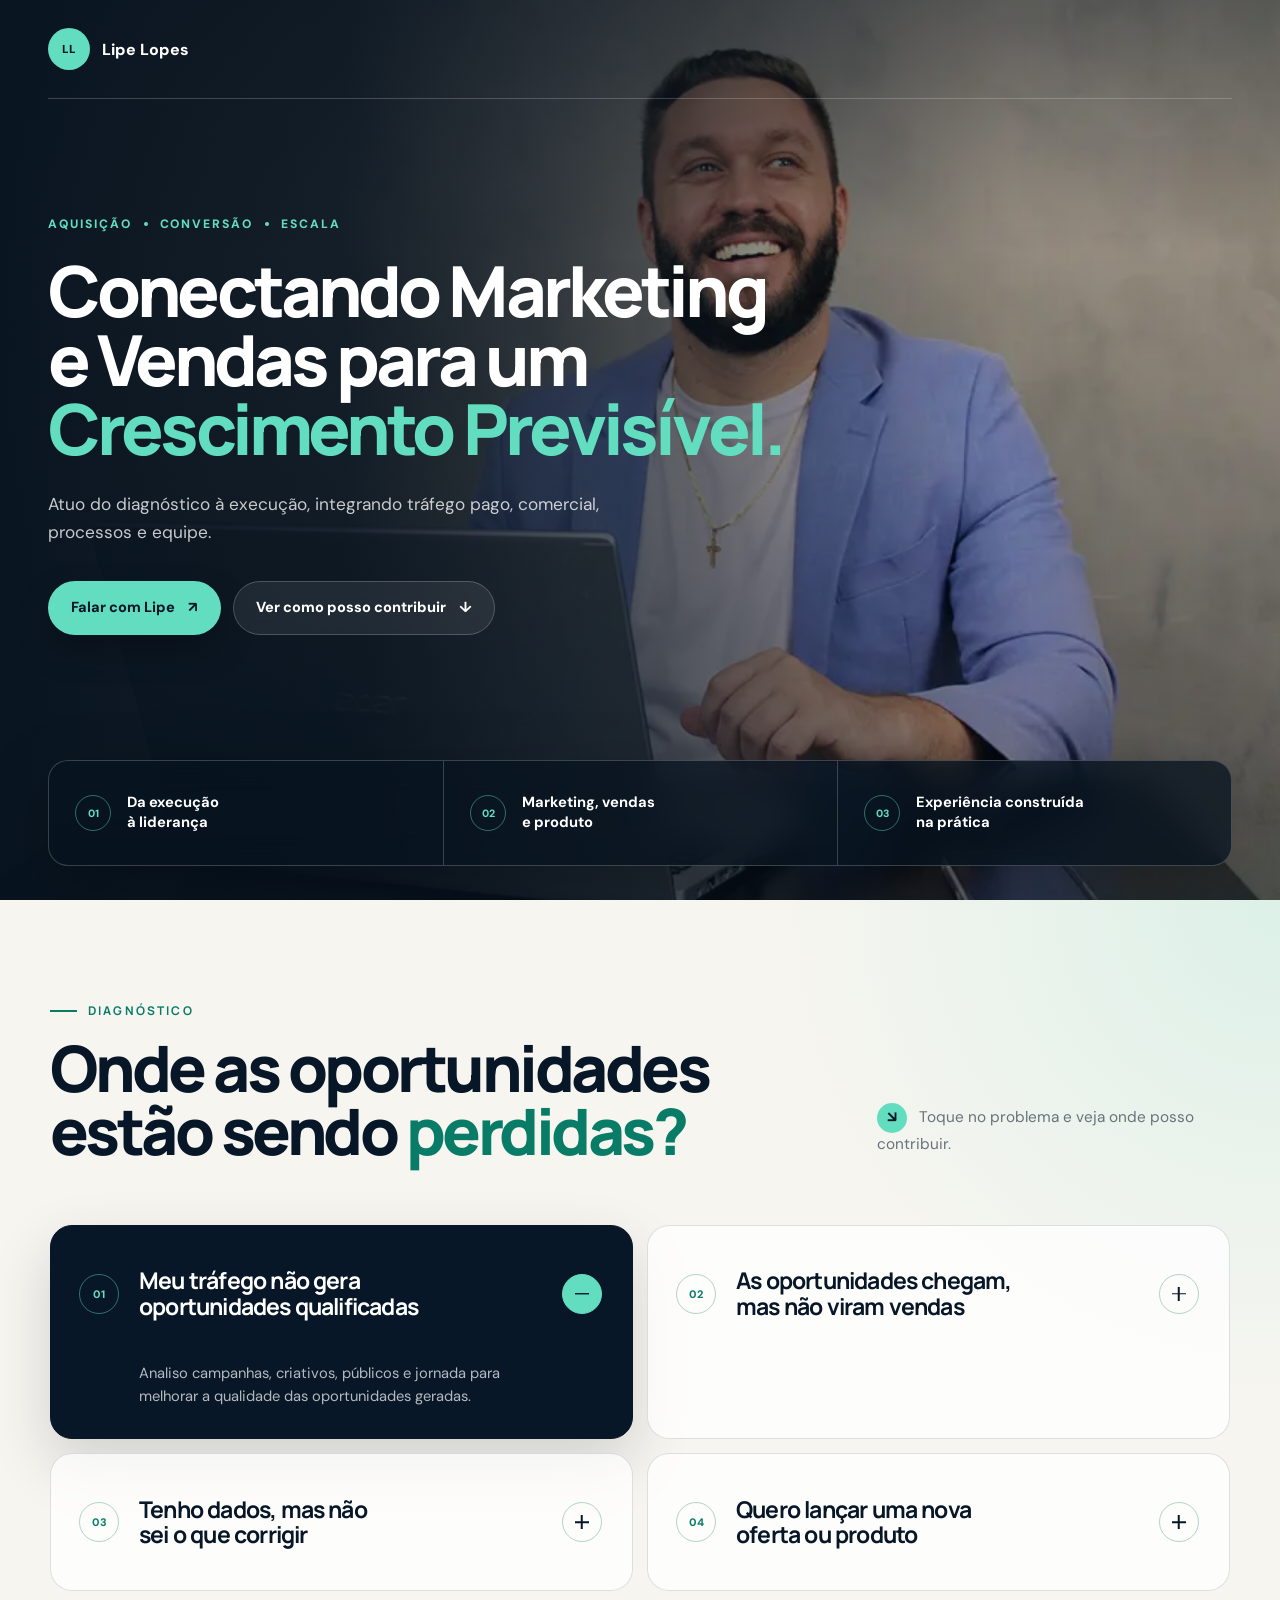
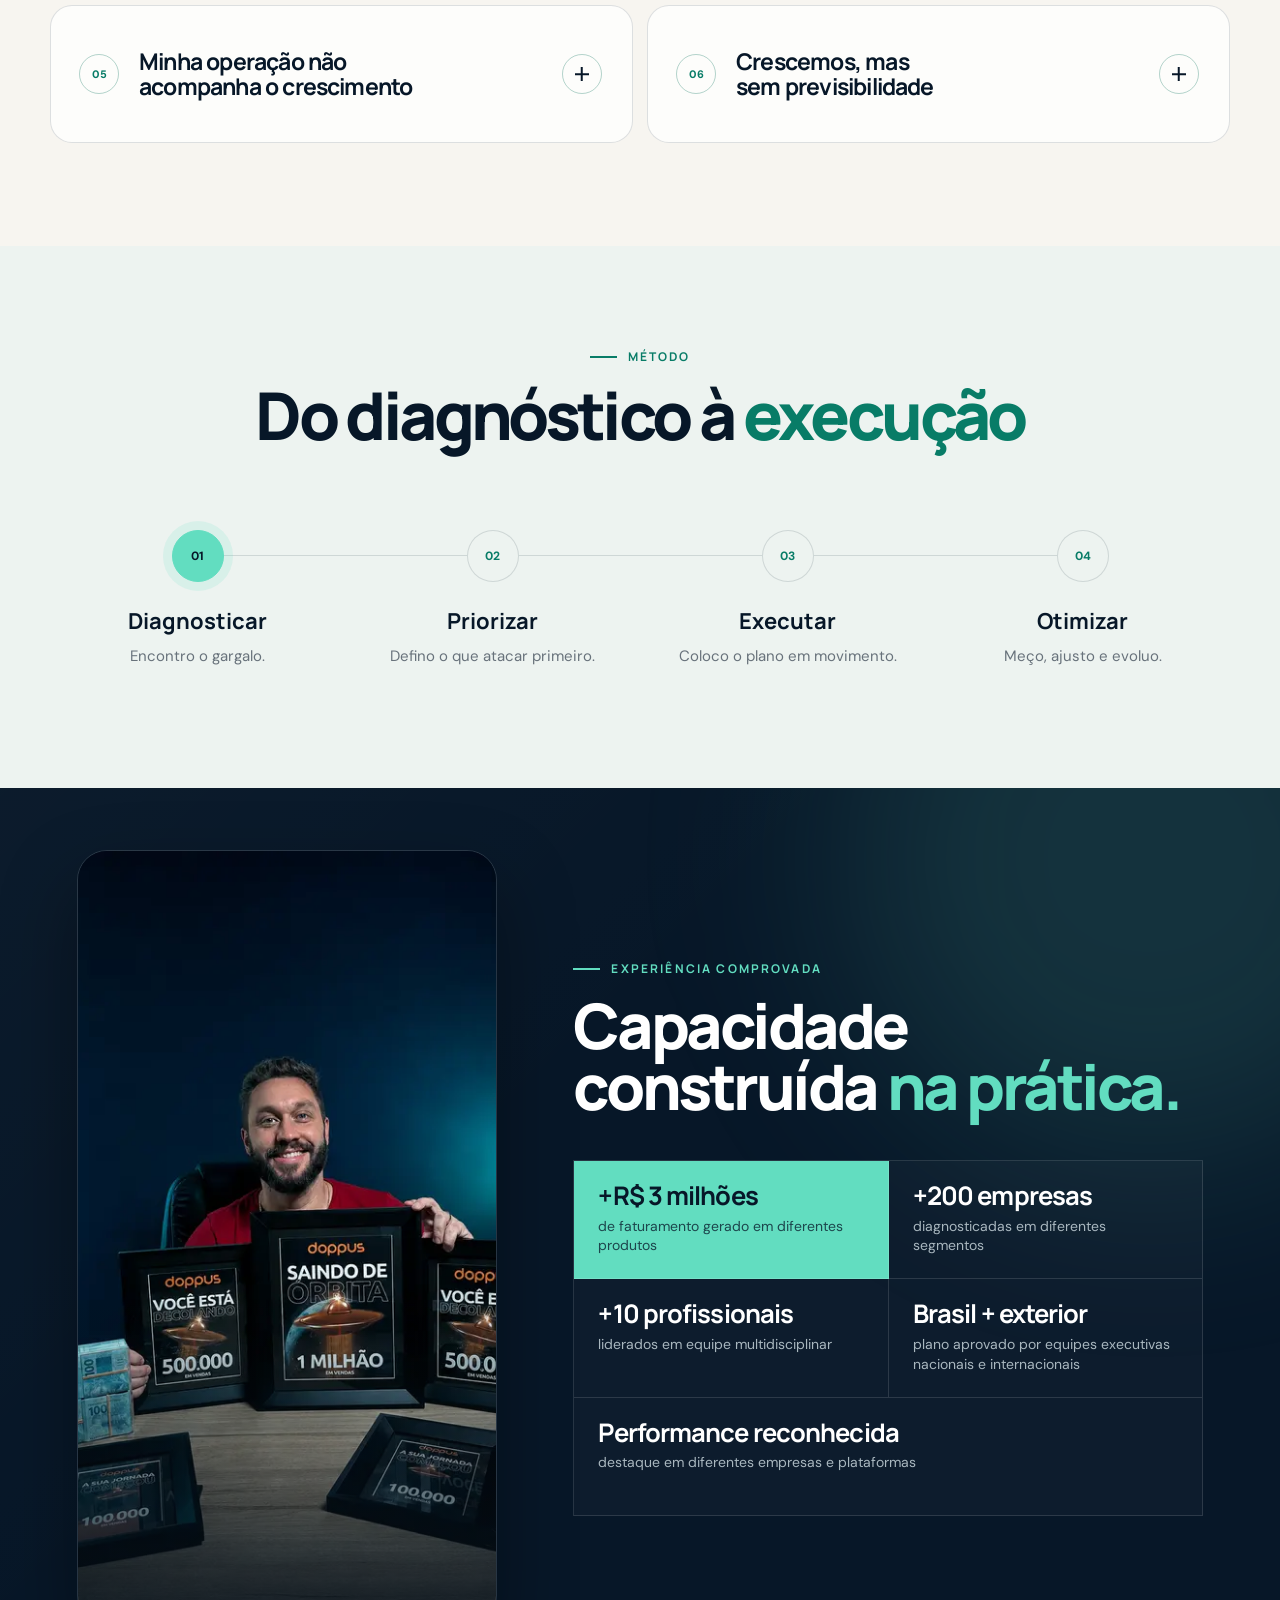
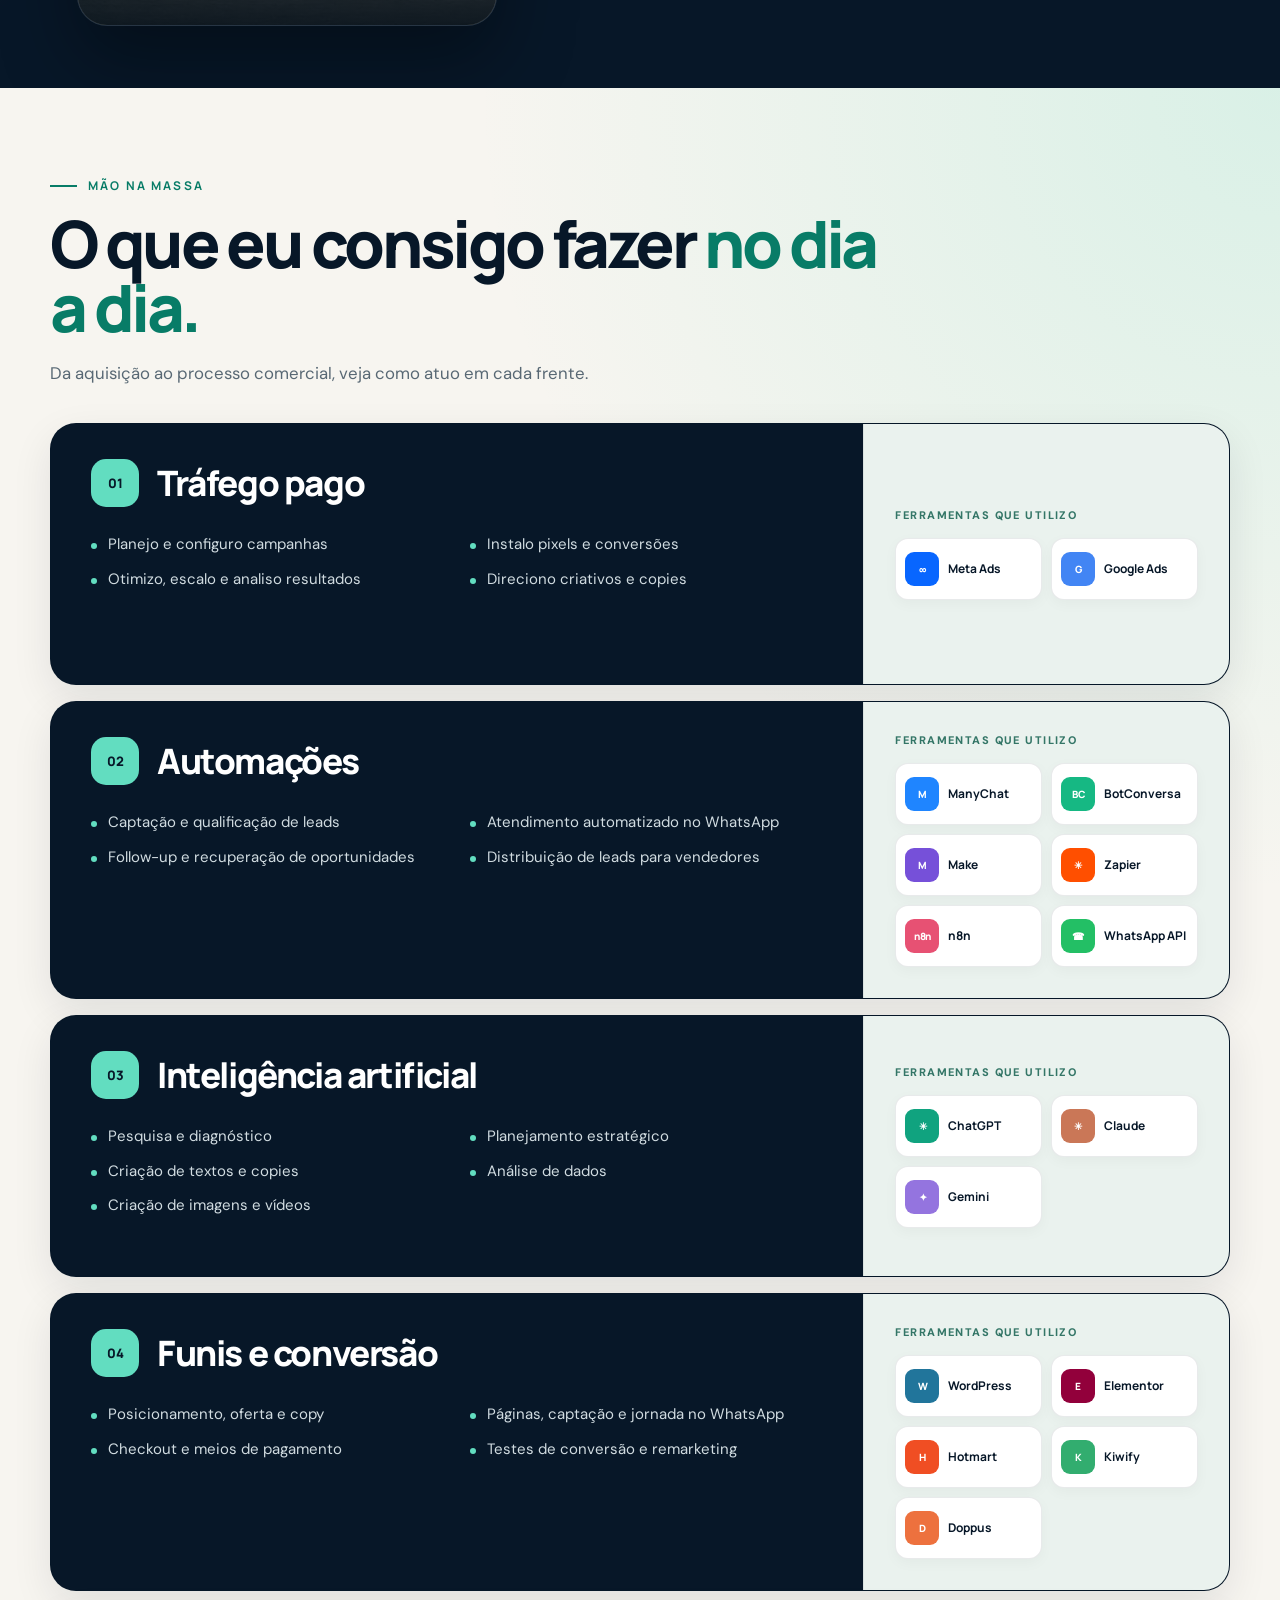
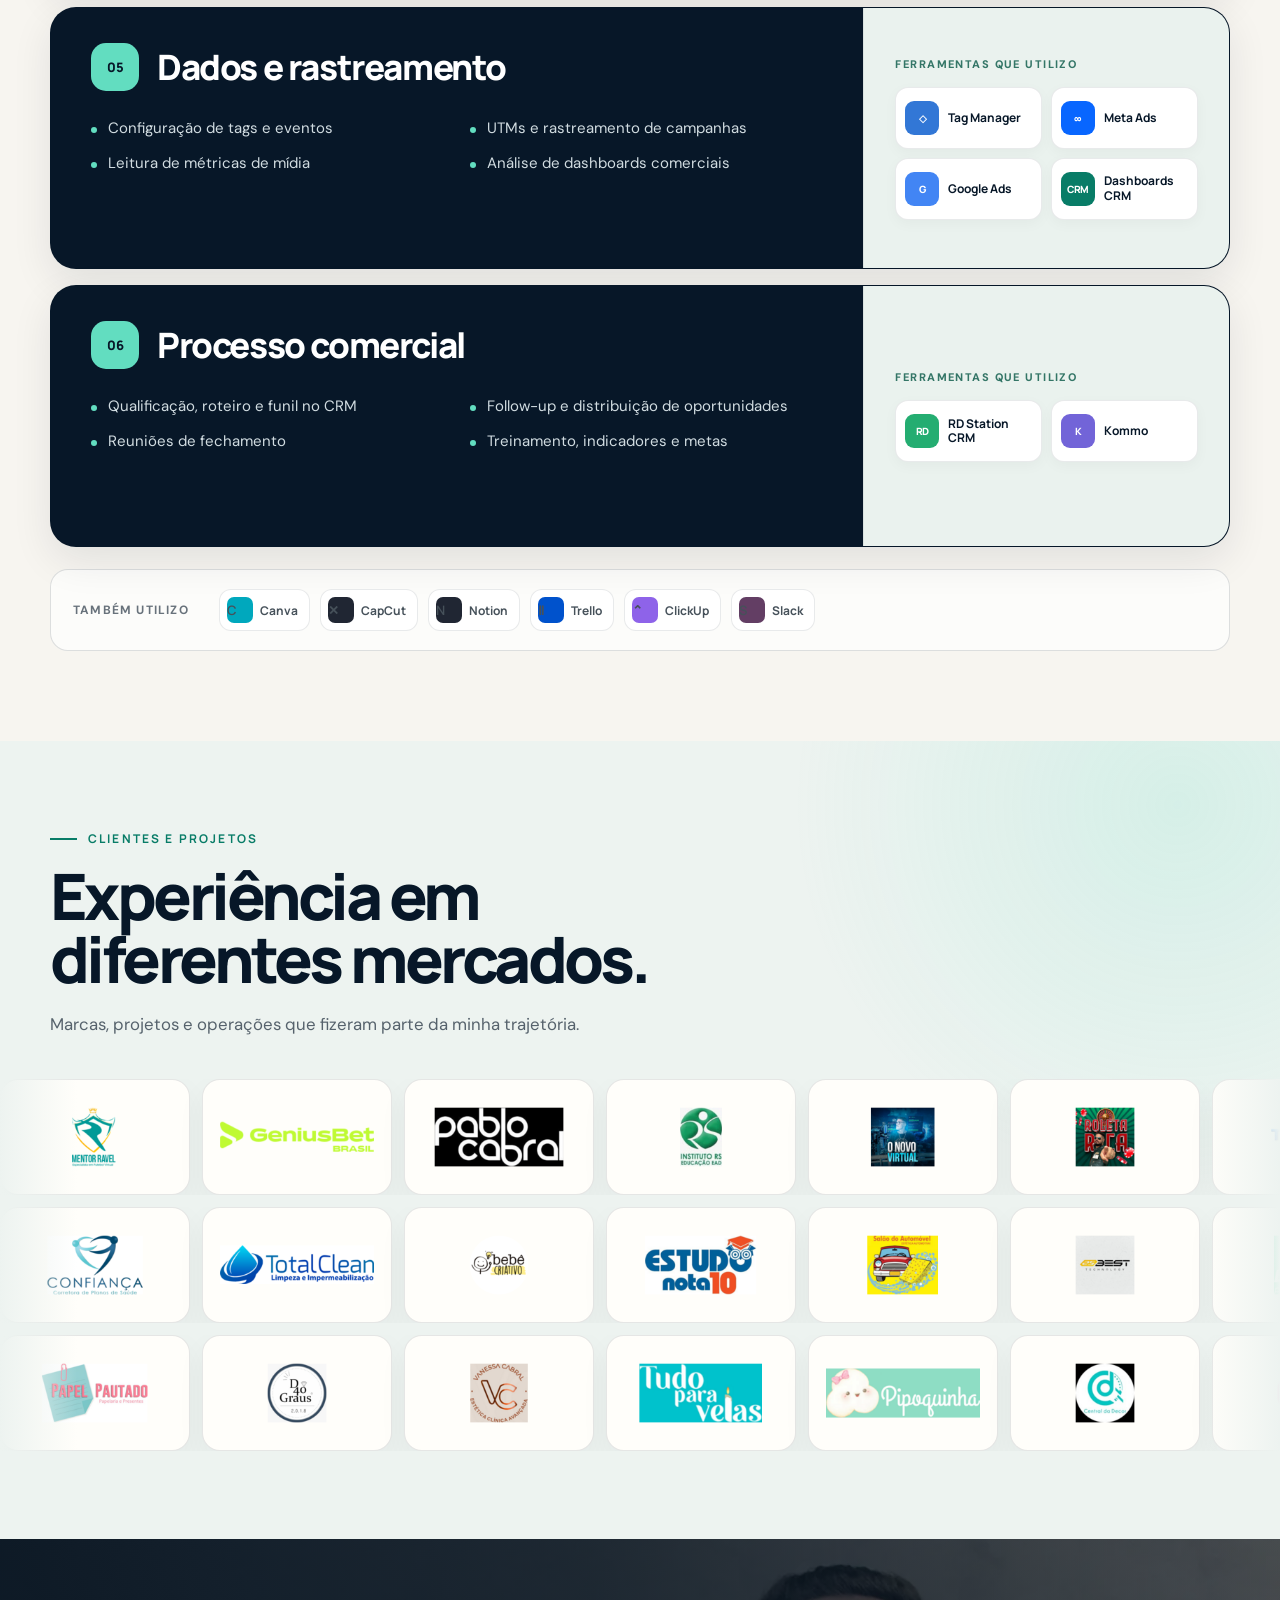
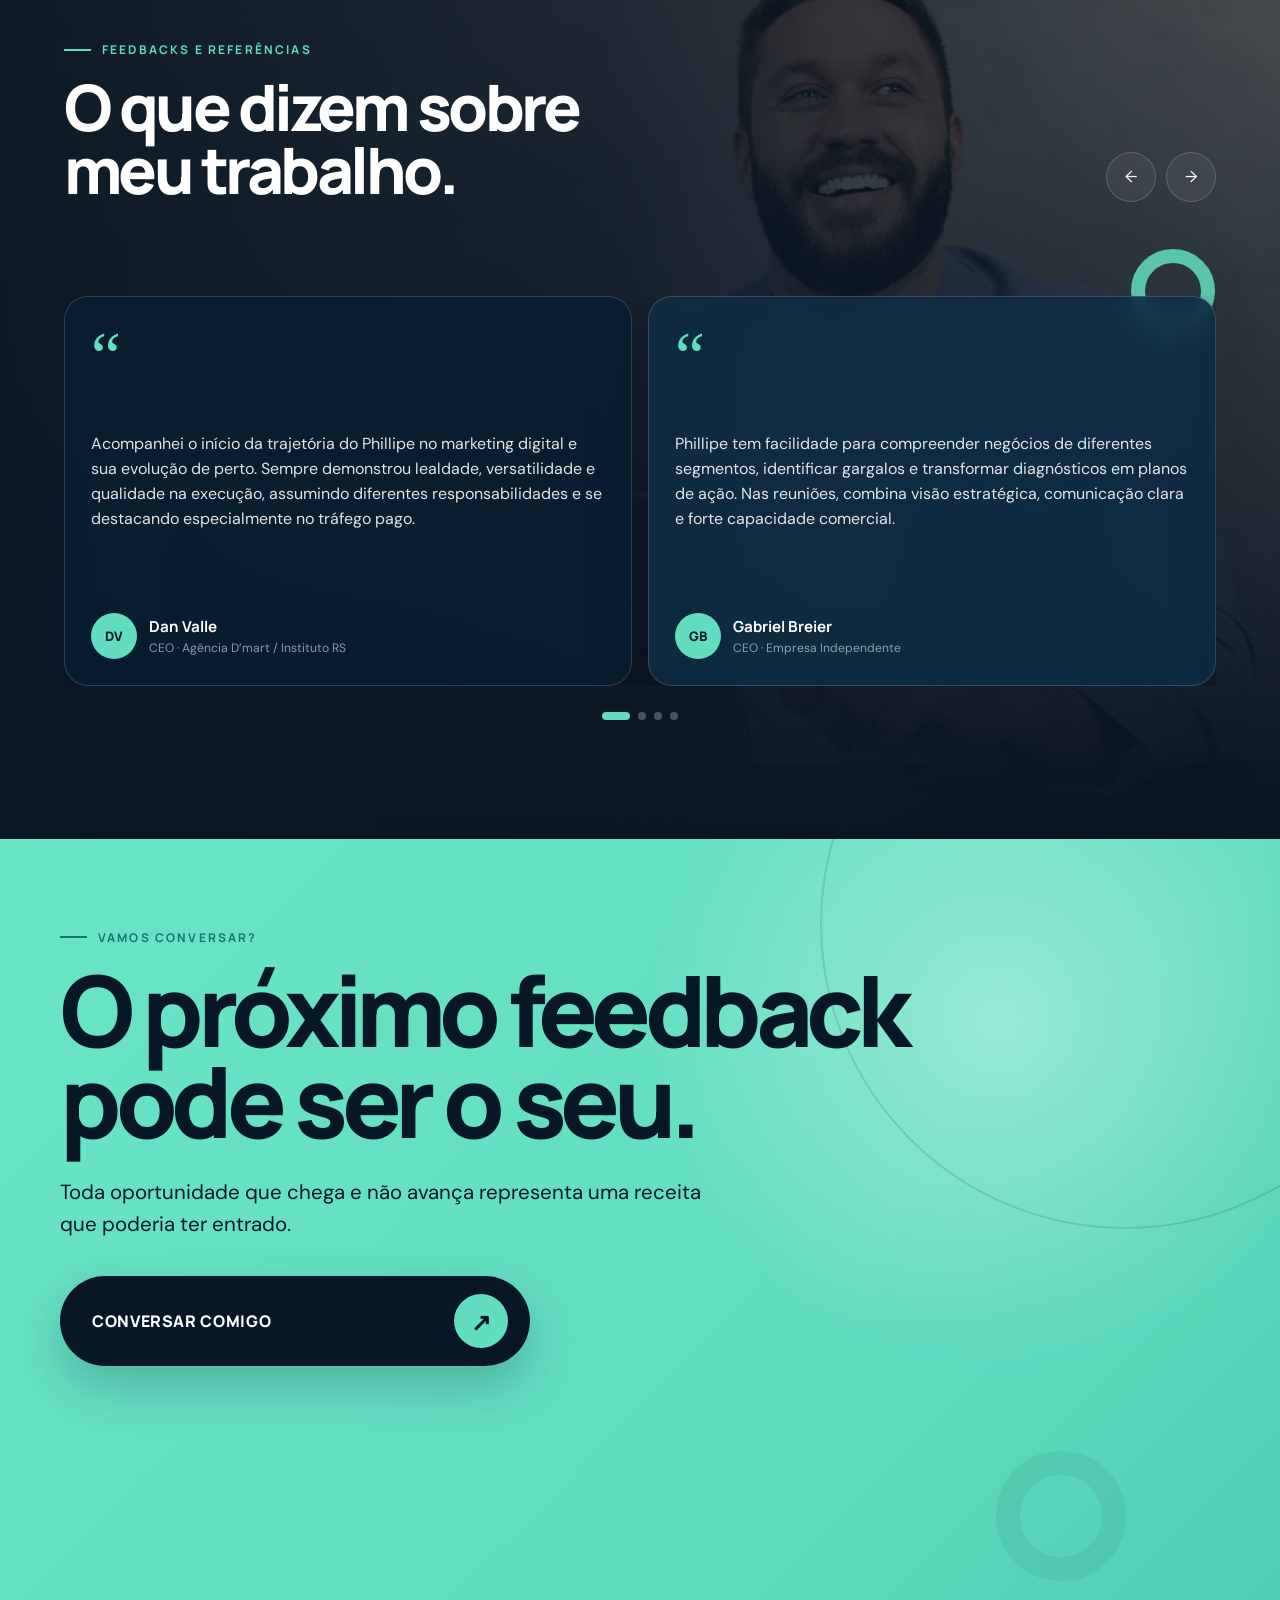
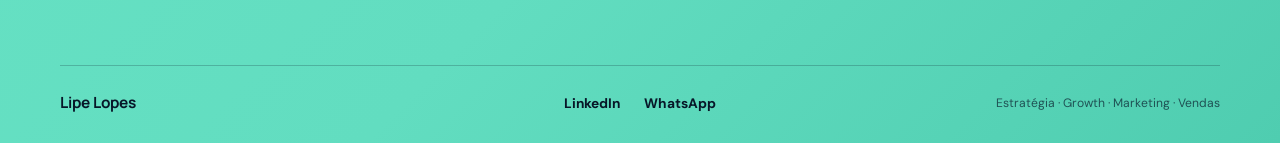
==== index.html @ 6ee5065c "Abrir CTAs direto no WhatsApp sem formulário" ====
<!doctype html>
<html lang="pt-BR">
<head>
  <meta charset="utf-8">
  <meta name="viewport" content="width=device-width, initial-scale=1, viewport-fit=cover">
  <meta name="theme-color" content="#071728">
  <meta name="description" content="Lipe Lopes transforma gargalos de aquisição e vendas em crescimento estruturado, conectando tráfego pago, comercial, processos e equipe.">
  <meta name="robots" content="index, follow">
  <meta property="og:type" content="website"><meta property="og:locale" content="pt_BR">
  <meta property="og:title" content="Lipe Lopes | Growth, Marketing e Negócios">
  <meta property="og:description" content="Do diagnóstico à execução: aquisição, conversão, processos e escala.">
  <meta property="og:image" content="assets/images/lipe-hero-1600.webp"><meta name="twitter:card" content="summary_large_image">
  <title>Lipe Lopes | Growth, Marketing e Negócios</title>
  <link rel="icon" href="assets/favicon.svg" type="image/svg+xml">
  <link rel="preconnect" href="https://fonts.googleapis.com"><link rel="preconnect" href="https://fonts.gstatic.com" crossorigin>
  <link href="https://fonts.googleapis.com/css2?family=DM+Sans:wght@400;500;600;700&family=Manrope:wght@600;700;800&display=swap" rel="stylesheet">
  <link rel="preload" as="image" href="assets/images/lipe-hero-1600.webp" imagesrcset="assets/images/lipe-hero-900.webp 900w, assets/images/lipe-hero-1600.webp 1600w" imagesizes="100vw">
  <link rel="stylesheet" href="site-final.css">
  <script type="application/ld+json">{"@context":"https://schema.org","@type":"Person","name":"Lipe Lopes","alternateName":"Phillipe Lopes","jobTitle":"Executivo de Crescimento e Negócios Digitais","address":{"@type":"PostalAddress","addressLocality":"Feira de Santana","addressRegion":"BA","addressCountry":"BR"},"sameAs":["https://www.linkedin.com/in/phillipe-lopes-21628856/"],"knowsAbout":["Growth","Tráfego pago","Aquisição de clientes","Vendas","Automação","Inteligência artificial"]}</script>
</head>
<body>
  <a class="skip-link" href="#conteudo">Ir para o conteúdo</a>
  <main id="conteudo">
    <section class="lp-hero" id="inicio">
      <picture class="lp-hero__background" aria-hidden="true"><source media="(max-width:700px)" srcset="assets/images/lipe-hero-900.webp"><img src="assets/images/lipe-hero-1600.webp" alt="" width="1600" height="1066" fetchpriority="high"></picture>
      <div class="lp-hero__shade" aria-hidden="true"></div>
      <header class="lp-hero__header"><a class="lp-brand" href="#inicio" aria-label="Lipe Lopes — início"><span class="lp-brand__mark" aria-hidden="true">LL</span><span>Lipe Lopes</span></a></header>
      <div class="lp-hero__content reveal">
        <p class="lp-hero__eyebrow">Aquisição <span></span> Conversão <span></span> Escala</p>
        <h1>Conectando Marketing e Vendas para um <em>Crescimento Previsível.</em></h1>
        <p class="lp-hero__lead">Atuo do diagnóstico à execução, integrando tráfego pago, comercial, processos e equipe.</p>
        <div class="lp-hero__actions"><a class="lp-button lp-button--mint" href="https://wa.me/5575992454549?text=Ol%C3%A1%2C%20Lipe!%20Quero%20conversar%20sobre%20minha%20opera%C3%A7%C3%A3o." target="_blank" rel="noopener noreferrer" data-cta="hero">Falar com Lipe <span aria-hidden="true">↗</span></a><a class="lp-button lp-button--glass" href="#gargalos">Ver como posso contribuir <span aria-hidden="true">↓</span></a></div>
      </div>
      <div class="lp-hero__rail reveal" aria-label="Resumo da trajetória profissional"><article><span>01</span><strong>Da execução<br> à liderança</strong></article><article><span>02</span><strong>Marketing, vendas<br> e produto</strong></article><article><span>03</span><strong>Experiência construída<br> na prática</strong></article></div>
    </section>

    <section class="lp-gargalos" id="gargalos" aria-labelledby="gargalos-title"><div class="lp-shell">
      <header class="lp-gargalos__header reveal"><p class="lp-eyebrow">Diagnóstico</p><h2 id="gargalos-title">Onde as oportunidades estão sendo <em>perdidas?</em></h2><p class="lp-instruction"><span aria-hidden="true">↘</span> Toque no problema e veja onde posso contribuir.</p></header>
      <div class="lp-gargalos__grid" data-accordion>
        <article class="lp-problem is-open reveal"><button type="button" aria-expanded="true" aria-controls="problema-1"><span class="lp-problem__number">01</span><strong>Meu tráfego não gera<br>oportunidades qualificadas</strong><span class="lp-problem__toggle" aria-hidden="true"></span></button><div class="lp-problem__content" id="problema-1"><p>Analiso campanhas, criativos, públicos e jornada para melhorar a qualidade das oportunidades geradas.</p></div></article>
        <article class="lp-problem reveal"><button type="button" aria-expanded="false" aria-controls="problema-2"><span class="lp-problem__number">02</span><strong>As oportunidades chegam,<br>mas não viram vendas</strong><span class="lp-problem__toggle" aria-hidden="true"></span></button><div class="lp-problem__content" id="problema-2" hidden><p>Identifico falhas na qualificação, abordagem, acompanhamento e integração entre marketing e vendas.</p></div></article>
        <article class="lp-problem reveal"><button type="button" aria-expanded="false" aria-controls="problema-3"><span class="lp-problem__number">03</span><strong>Tenho dados, mas não<br>sei o que corrigir</strong><span class="lp-problem__toggle" aria-hidden="true"></span></button><div class="lp-problem__content" id="problema-3" hidden><p>Transformo métricas de tráfego, vendas e operação em prioridades claras de ação.</p></div></article>
        <article class="lp-problem reveal"><button type="button" aria-expanded="false" aria-controls="problema-4"><span class="lp-problem__number">04</span><strong>Quero lançar uma nova<br>oferta ou produto</strong><span class="lp-problem__toggle" aria-hidden="true"></span></button><div class="lp-problem__content" id="problema-4" hidden><p>Estruturo posicionamento, oferta, aquisição e processo comercial para validar a oportunidade.</p></div></article>
        <article class="lp-problem reveal"><button type="button" aria-expanded="false" aria-controls="problema-5"><span class="lp-problem__number">05</span><strong>Minha operação não<br>acompanha o crescimento</strong><span class="lp-problem__toggle" aria-hidden="true"></span></button><div class="lp-problem__content" id="problema-5" hidden><p>Organizo prioridades, processos, equipe, ferramentas e indicadores para sustentar uma nova etapa de crescimento.</p></div></article>
        <article class="lp-problem reveal"><button type="button" aria-expanded="false" aria-controls="problema-6"><span class="lp-problem__number">06</span><strong>Crescemos, mas<br>sem previsibilidade</strong><span class="lp-problem__toggle" aria-hidden="true"></span></button><div class="lp-problem__content" id="problema-6" hidden><p>Organizo indicadores, processos e rotinas para tornar o crescimento mais controlável e sustentável.</p></div></article>
      </div>
    </div></section>

    <section class="lp-process-section" id="processo" aria-labelledby="processo-title"><div class="lp-shell">
      <header class="lp-center-heading reveal"><p class="lp-eyebrow">Método</p><h2 id="processo-title">Do diagnóstico à <em>execução</em></h2></header>
      <ol class="lp-process reveal"><li class="is-active"><span>01</span><strong>Diagnosticar</strong><small>Encontro o gargalo.</small></li><li><span>02</span><strong>Priorizar</strong><small>Defino o que atacar primeiro.</small></li><li><span>03</span><strong>Executar</strong><small>Coloco o plano em movimento.</small></li><li><span>04</span><strong>Otimizar</strong><small>Meço, ajusto e evoluo.</small></li></ol>
    </div></section>

    <section class="lp-impact" id="resultados" aria-labelledby="resultados-title"><div class="lp-impact__glow" aria-hidden="true"></div><div class="lp-impact__inner">
      <figure class="lp-impact__photo reveal"><picture><source media="(max-width:680px)" srcset="assets/images/lipe-resultados-harmonizada-600.webp"><img src="assets/images/lipe-resultados-harmonizada-1000.webp" alt="Lipe Lopes com placas de premiação por resultados alcançados" width="1000" height="1333" loading="lazy"></picture></figure>
      <div class="lp-impact__content reveal"><header><p class="lp-eyebrow lp-eyebrow--mint">Experiência comprovada</p><h2 id="resultados-title">Capacidade construída <em>na prática.</em></h2></header><div class="lp-evidence-grid"><article class="lp-evidence lp-evidence--primary"><strong>+R$ 3 milhões</strong><p>de faturamento gerado em diferentes produtos</p></article><article class="lp-evidence"><strong>+200 empresas</strong><p>diagnosticadas em diferentes segmentos</p></article><article class="lp-evidence"><strong>+10 profissionais</strong><p>liderados em equipe multidisciplinar</p></article><article class="lp-evidence"><strong>Brasil + exterior</strong><p>plano aprovado por equipes executivas nacionais e internacionais</p></article><article class="lp-evidence lp-evidence--wide"><strong>Performance reconhecida</strong><p>destaque em diferentes empresas e plataformas</p></article></div></div>
    </div></section>

    <section class="lp-practice" id="pratica" aria-labelledby="pratica-title"><div class="lp-shell">
      <header class="lp-practice__header reveal"><p class="lp-eyebrow">Mão na massa</p><h2 id="pratica-title">O que eu consigo fazer <em>no dia a dia.</em></h2><p class="lp-practice__intro">Da aquisição ao processo comercial, veja como atuo em cada frente.</p></header>
      <div class="lp-practice-list"><article class="lp-practice-card reveal" aria-labelledby="practice-01">
        <div class="lp-practice-card__copy"><div class="lp-practice-card__heading"><span class="lp-practice-card__number">01</span><h3 id="practice-01">Tráfego pago</h3></div><ul><li>Planejo e configuro campanhas</li><li>Instalo pixels e conversões</li><li>Otimizo, escalo e analiso resultados</li><li>Direciono criativos e copies</li></ul></div>
        <div class="lp-practice-card__tools"><p>Ferramentas que utilizo</p><div class="lp-tool-grid"><span class="lp-tool"><span class="lp-brand-icon" style="--logo-color:#0866ff" aria-hidden="true"><span class="lp-brand-icon__fallback">∞</span><img src="https://www.google.com/s2/favicons?domain=facebook.com&amp;sz=64" alt="" loading="lazy" onerror="this.remove()"></span><b>Meta Ads</b></span><span class="lp-tool"><span class="lp-brand-icon" style="--logo-color:#4285f4" aria-hidden="true"><span class="lp-brand-icon__fallback">G</span><img src="https://www.google.com/s2/favicons?domain=ads.google.com&amp;sz=64" alt="" loading="lazy" onerror="this.remove()"></span><b>Google Ads</b></span></div></div>
      </article><article class="lp-practice-card reveal" aria-labelledby="practice-02">
        <div class="lp-practice-card__copy"><div class="lp-practice-card__heading"><span class="lp-practice-card__number">02</span><h3 id="practice-02">Automações</h3></div><ul><li>Captação e qualificação de leads</li><li>Atendimento automatizado no WhatsApp</li><li>Follow-up e recuperação de oportunidades</li><li>Distribuição de leads para vendedores</li></ul></div>
        <div class="lp-practice-card__tools"><p>Ferramentas que utilizo</p><div class="lp-tool-grid"><span class="lp-tool"><span class="lp-brand-icon" style="--logo-color:#1f85ff" aria-hidden="true"><span class="lp-brand-icon__fallback">M</span><img src="https://www.google.com/s2/favicons?domain=manychat.com&amp;sz=64" alt="" loading="lazy" onerror="this.remove()"></span><b>ManyChat</b></span><span class="lp-tool"><span class="lp-brand-icon" style="--logo-color:#16b883" aria-hidden="true"><span class="lp-brand-icon__fallback">BC</span><img src="https://www.google.com/s2/favicons?domain=botconversa.com.br&amp;sz=64" alt="" loading="lazy" onerror="this.remove()"></span><b>BotConversa</b></span><span class="lp-tool"><span class="lp-brand-icon" style="--logo-color:#7650d9" aria-hidden="true"><span class="lp-brand-icon__fallback">M</span><img src="https://www.google.com/s2/favicons?domain=make.com&amp;sz=64" alt="" loading="lazy" onerror="this.remove()"></span><b>Make</b></span><span class="lp-tool"><span class="lp-brand-icon" style="--logo-color:#ff4f00" aria-hidden="true"><span class="lp-brand-icon__fallback">✳</span><img src="https://www.google.com/s2/favicons?domain=zapier.com&amp;sz=64" alt="" loading="lazy" onerror="this.remove()"></span><b>Zapier</b></span><span class="lp-tool"><span class="lp-brand-icon" style="--logo-color:#e75173" aria-hidden="true"><span class="lp-brand-icon__fallback">n8n</span><img src="https://www.google.com/s2/favicons?domain=n8n.io&amp;sz=64" alt="" loading="lazy" onerror="this.remove()"></span><b>n8n</b></span><span class="lp-tool"><span class="lp-brand-icon" style="--logo-color:#23bf65" aria-hidden="true"><span class="lp-brand-icon__fallback">☎</span><img src="https://www.google.com/s2/favicons?domain=whatsapp.com&amp;sz=64" alt="" loading="lazy" onerror="this.remove()"></span><b>WhatsApp API</b></span></div></div>
      </article><article class="lp-practice-card reveal" aria-labelledby="practice-03">
        <div class="lp-practice-card__copy"><div class="lp-practice-card__heading"><span class="lp-practice-card__number">03</span><h3 id="practice-03">Inteligência artificial</h3></div><ul><li>Pesquisa e diagnóstico</li><li>Planejamento estratégico</li><li>Criação de textos e copies</li><li>Análise de dados</li><li>Criação de imagens e vídeos</li></ul></div>
        <div class="lp-practice-card__tools"><p>Ferramentas que utilizo</p><div class="lp-tool-grid"><span class="lp-tool"><span class="lp-brand-icon" style="--logo-color:#10a37f" aria-hidden="true"><span class="lp-brand-icon__fallback">✳</span><img src="https://www.google.com/s2/favicons?domain=openai.com&amp;sz=64" alt="" loading="lazy" onerror="this.remove()"></span><b>ChatGPT</b></span><span class="lp-tool"><span class="lp-brand-icon" style="--logo-color:#ca7757" aria-hidden="true"><span class="lp-brand-icon__fallback">✳</span><img src="https://www.google.com/s2/favicons?domain=claude.ai&amp;sz=64" alt="" loading="lazy" onerror="this.remove()"></span><b>Claude</b></span><span class="lp-tool"><span class="lp-brand-icon" style="--logo-color:#9474df" aria-hidden="true"><span class="lp-brand-icon__fallback">✦</span><img src="https://www.google.com/s2/favicons?domain=gemini.google.com&amp;sz=64" alt="" loading="lazy" onerror="this.remove()"></span><b>Gemini</b></span></div></div>
      </article><article class="lp-practice-card reveal" aria-labelledby="practice-04">
        <div class="lp-practice-card__copy"><div class="lp-practice-card__heading"><span class="lp-practice-card__number">04</span><h3 id="practice-04">Funis e conversão</h3></div><ul><li>Posicionamento, oferta e copy</li><li>Páginas, captação e jornada no WhatsApp</li><li>Checkout e meios de pagamento</li><li>Testes de conversão e remarketing</li></ul></div>
        <div class="lp-practice-card__tools"><p>Ferramentas que utilizo</p><div class="lp-tool-grid"><span class="lp-tool"><span class="lp-brand-icon" style="--logo-color:#21759b" aria-hidden="true"><span class="lp-brand-icon__fallback">W</span><img src="https://www.google.com/s2/favicons?domain=wordpress.org&amp;sz=64" alt="" loading="lazy" onerror="this.remove()"></span><b>WordPress</b></span><span class="lp-tool"><span class="lp-brand-icon" style="--logo-color:#92003b" aria-hidden="true"><span class="lp-brand-icon__fallback">E</span><img src="https://www.google.com/s2/favicons?domain=elementor.com&amp;sz=64" alt="" loading="lazy" onerror="this.remove()"></span><b>Elementor</b></span><span class="lp-tool"><span class="lp-brand-icon" style="--logo-color:#f04e23" aria-hidden="true"><span class="lp-brand-icon__fallback">H</span><img src="https://www.google.com/s2/favicons?domain=hotmart.com&amp;sz=64" alt="" loading="lazy" onerror="this.remove()"></span><b>Hotmart</b></span><span class="lp-tool"><span class="lp-brand-icon" style="--logo-color:#32ad6f" aria-hidden="true"><span class="lp-brand-icon__fallback">K</span><img src="https://www.google.com/s2/favicons?domain=kiwify.com.br&amp;sz=64" alt="" loading="lazy" onerror="this.remove()"></span><b>Kiwify</b></span><span class="lp-tool"><span class="lp-brand-icon" style="--logo-color:#ed713e" aria-hidden="true"><span class="lp-brand-icon__fallback">D</span><img src="https://www.google.com/s2/favicons?domain=doppus.com&amp;sz=64" alt="" loading="lazy" onerror="this.remove()"></span><b>Doppus</b></span></div></div>
      </article><article class="lp-practice-card reveal" aria-labelledby="practice-05">
        <div class="lp-practice-card__copy"><div class="lp-practice-card__heading"><span class="lp-practice-card__number">05</span><h3 id="practice-05">Dados e rastreamento</h3></div><ul><li>Configuração de tags e eventos</li><li>UTMs e rastreamento de campanhas</li><li>Leitura de métricas de mídia</li><li>Análise de dashboards comerciais</li></ul></div>
        <div class="lp-practice-card__tools"><p>Ferramentas que utilizo</p><div class="lp-tool-grid"><span class="lp-tool"><span class="lp-brand-icon" style="--logo-color:#3277d6" aria-hidden="true"><span class="lp-brand-icon__fallback">◇</span><img src="https://www.google.com/s2/favicons?domain=tagmanager.google.com&amp;sz=64" alt="" loading="lazy" onerror="this.remove()"></span><b>Tag Manager</b></span><span class="lp-tool"><span class="lp-brand-icon" style="--logo-color:#0866ff" aria-hidden="true"><span class="lp-brand-icon__fallback">∞</span><img src="https://www.google.com/s2/favicons?domain=facebook.com&amp;sz=64" alt="" loading="lazy" onerror="this.remove()"></span><b>Meta Ads</b></span><span class="lp-tool"><span class="lp-brand-icon" style="--logo-color:#4285f4" aria-hidden="true"><span class="lp-brand-icon__fallback">G</span><img src="https://www.google.com/s2/favicons?domain=ads.google.com&amp;sz=64" alt="" loading="lazy" onerror="this.remove()"></span><b>Google Ads</b></span><span class="lp-tool"><span class="lp-brand-icon" style="--logo-color:#087c67" aria-hidden="true"><span class="lp-brand-icon__fallback">CRM</span></span><b>Dashboards CRM</b></span></div></div>
      </article><article class="lp-practice-card reveal" aria-labelledby="practice-06">
        <div class="lp-practice-card__copy"><div class="lp-practice-card__heading"><span class="lp-practice-card__number">06</span><h3 id="practice-06">Processo comercial</h3></div><ul><li>Qualificação, roteiro e funil no CRM</li><li>Follow-up e distribuição de oportunidades</li><li>Reuniões de fechamento</li><li>Treinamento, indicadores e metas</li></ul></div>
        <div class="lp-practice-card__tools"><p>Ferramentas que utilizo</p><div class="lp-tool-grid"><span class="lp-tool"><span class="lp-brand-icon" style="--logo-color:#24ad71" aria-hidden="true"><span class="lp-brand-icon__fallback">RD</span><img src="https://www.google.com/s2/favicons?domain=rdstation.com&amp;sz=64" alt="" loading="lazy" onerror="this.remove()"></span><b>RD Station CRM</b></span><span class="lp-tool"><span class="lp-brand-icon" style="--logo-color:#7264d8" aria-hidden="true"><span class="lp-brand-icon__fallback">K</span><img src="https://www.google.com/s2/favicons?domain=kommo.com&amp;sz=64" alt="" loading="lazy" onerror="this.remove()"></span><b>Kommo</b></span></div></div>
      </article></div>
      <div class="lp-more-tools"><p>Também utilizo</p><div><span class="lp-extra-tool"><span class="lp-brand-icon" style="--logo-color:#00a8bd" aria-hidden="true"><span class="lp-brand-icon__fallback">C</span><img src="https://www.google.com/s2/favicons?domain=canva.com&amp;sz=64" alt="" loading="lazy" onerror="this.remove()"></span><b>Canva</b></span><span class="lp-extra-tool"><span class="lp-brand-icon" style="--logo-color:#202633" aria-hidden="true"><span class="lp-brand-icon__fallback">✕</span><img src="https://www.google.com/s2/favicons?domain=capcut.com&amp;sz=64" alt="" loading="lazy" onerror="this.remove()"></span><b>CapCut</b></span><span class="lp-extra-tool"><span class="lp-brand-icon" style="--logo-color:#202633" aria-hidden="true"><span class="lp-brand-icon__fallback">N</span><img src="https://www.google.com/s2/favicons?domain=notion.so&amp;sz=64" alt="" loading="lazy" onerror="this.remove()"></span><b>Notion</b></span><span class="lp-extra-tool"><span class="lp-brand-icon" style="--logo-color:#0052cc" aria-hidden="true"><span class="lp-brand-icon__fallback">Ⅱ</span><img src="https://www.google.com/s2/favicons?domain=trello.com&amp;sz=64" alt="" loading="lazy" onerror="this.remove()"></span><b>Trello</b></span><span class="lp-extra-tool"><span class="lp-brand-icon" style="--logo-color:#8e63e9" aria-hidden="true"><span class="lp-brand-icon__fallback">⌃</span><img src="https://www.google.com/s2/favicons?domain=clickup.com&amp;sz=64" alt="" loading="lazy" onerror="this.remove()"></span><b>ClickUp</b></span><span class="lp-extra-tool"><span class="lp-brand-icon" style="--logo-color:#633e64" aria-hidden="true"><span class="lp-brand-icon__fallback">S</span><img src="https://www.google.com/s2/favicons?domain=slack.com&amp;sz=64" alt="" loading="lazy" onerror="this.remove()"></span><b>Slack</b></span></div></div>
    </div></section>

    <section class="lp-brands" id="clientes" aria-labelledby="clientes-title"><div class="lp-shell"><header class="lp-brands__header reveal"><p class="lp-eyebrow">Clientes e projetos</p><h2 id="clientes-title">Experiência em diferentes mercados.</h2><p>Marcas, projetos e operações que fizeram parte da minha trajetória.</p></header></div><div class="lp-logo-wall" aria-label="Marcas, clientes e projetos">
      <div class="lp-marquee-row"><div class="lp-marquee-track"><div class="lp-brand-tile"><img src="assets/logos/normalized/mentor-ravel.png" alt="Mentor Ravel"></div><div class="lp-brand-tile"><img src="assets/logos/normalized/geniusbet.png" alt="GeniusBet Brasil"></div><div class="lp-brand-tile"><img src="assets/logos/normalized/agencia-pablo-cabral.png" alt="Agência Pablo Cabral"></div><div class="lp-brand-tile"><img src="assets/logos/normalized/instituto-rs.png" alt="Instituto RS"></div><div class="lp-brand-tile"><img src="assets/logos/normalized/novo-virtual.png" alt="O Novo Virtual"></div><div class="lp-brand-tile"><img src="assets/logos/normalized/roleta-rica.png" alt="Roleta Rica"></div><div class="lp-brand-tile"><img src="assets/logos/normalized/teotai.png" alt="Teotai"></div><div class="lp-brand-tile"><img src="assets/logos/normalized/primpet.png" alt="Primpet"></div><div class="lp-brand-tile"><img src="assets/logos/normalized/bernardo.png" alt="Dr. Bernardo Crisostomo"></div><div class="lp-brand-tile" aria-hidden="true"><img src="assets/logos/normalized/mentor-ravel.png" alt=""></div><div class="lp-brand-tile" aria-hidden="true"><img src="assets/logos/normalized/geniusbet.png" alt=""></div><div class="lp-brand-tile" aria-hidden="true"><img src="assets/logos/normalized/agencia-pablo-cabral.png" alt=""></div><div class="lp-brand-tile" aria-hidden="true"><img src="assets/logos/normalized/instituto-rs.png" alt=""></div><div class="lp-brand-tile" aria-hidden="true"><img src="assets/logos/normalized/novo-virtual.png" alt=""></div><div class="lp-brand-tile" aria-hidden="true"><img src="assets/logos/normalized/roleta-rica.png" alt=""></div><div class="lp-brand-tile" aria-hidden="true"><img src="assets/logos/normalized/teotai.png" alt=""></div><div class="lp-brand-tile" aria-hidden="true"><img src="assets/logos/normalized/primpet.png" alt=""></div><div class="lp-brand-tile" aria-hidden="true"><img src="assets/logos/normalized/bernardo.png" alt=""></div></div></div>
      <div class="lp-marquee-row lp-marquee-row--reverse"><div class="lp-marquee-track"><div class="lp-brand-tile"><img src="assets/logos/normalized/confianca.png" alt="Confiança Corretora"></div><div class="lp-brand-tile"><img src="assets/logos/normalized/totalclean.png" alt="TotalClean"></div><div class="lp-brand-tile"><img src="assets/logos/normalized/bebe-criativo.png" alt="Bebê Criativo"></div><div class="lp-brand-tile"><img src="assets/logos/normalized/estudo-nota-10.png" alt="Estudo Nota 10"></div><div class="lp-brand-tile"><img src="assets/logos/normalized/salao-automovel.png" alt="Salão do Automóvel"></div><div class="lp-brand-tile"><img src="assets/logos/normalized/29best.png" alt="29 Best Technology"></div><div class="lp-brand-tile"><img src="assets/logos/normalized/busque-plano.png" alt="Busque Plano de Saúde"></div><div class="lp-brand-tile"><img src="assets/logos/normalized/atacado-unicornio.png" alt="Atacado Unicórnio"></div><div class="lp-brand-tile"><img src="assets/logos/normalized/papelaria-unicornio.png" alt="Papelaria Unicórnio"></div><div class="lp-brand-tile" aria-hidden="true"><img src="assets/logos/normalized/confianca.png" alt=""></div><div class="lp-brand-tile" aria-hidden="true"><img src="assets/logos/normalized/totalclean.png" alt=""></div><div class="lp-brand-tile" aria-hidden="true"><img src="assets/logos/normalized/bebe-criativo.png" alt=""></div><div class="lp-brand-tile" aria-hidden="true"><img src="assets/logos/normalized/estudo-nota-10.png" alt=""></div><div class="lp-brand-tile" aria-hidden="true"><img src="assets/logos/normalized/salao-automovel.png" alt=""></div><div class="lp-brand-tile" aria-hidden="true"><img src="assets/logos/normalized/29best.png" alt=""></div><div class="lp-brand-tile" aria-hidden="true"><img src="assets/logos/normalized/busque-plano.png" alt=""></div><div class="lp-brand-tile" aria-hidden="true"><img src="assets/logos/normalized/atacado-unicornio.png" alt=""></div><div class="lp-brand-tile" aria-hidden="true"><img src="assets/logos/normalized/papelaria-unicornio.png" alt=""></div></div></div>
      <div class="lp-marquee-row"><div class="lp-marquee-track"><div class="lp-brand-tile"><img src="assets/logos/normalized/papel-pautado.png" alt="Papel Pautado"></div><div class="lp-brand-tile"><img src="assets/logos/normalized/d40-graus.png" alt="D40 Graus"></div><div class="lp-brand-tile"><img src="assets/logos/normalized/vanessa-cabral.png" alt="Vanessa Cabral"></div><div class="lp-brand-tile"><img src="assets/logos/normalized/tudo-para-velas.png" alt="Tudo para Velas"></div><div class="lp-brand-tile"><img src="assets/logos/normalized/pipoquinha.png" alt="Pipoquinha"></div><div class="lp-brand-tile"><img src="assets/logos/normalized/central-decor.png" alt="Central da Decor"></div><div class="lp-brand-tile"><img src="assets/logos/normalized/geisa-peixinha.png" alt="Geisa Peixinha"></div><div class="lp-brand-tile"><img src="assets/logos/normalized/ei.png" alt="EI"></div><div class="lp-brand-tile" aria-hidden="true"><img src="assets/logos/normalized/papel-pautado.png" alt=""></div><div class="lp-brand-tile" aria-hidden="true"><img src="assets/logos/normalized/d40-graus.png" alt=""></div><div class="lp-brand-tile" aria-hidden="true"><img src="assets/logos/normalized/vanessa-cabral.png" alt=""></div><div class="lp-brand-tile" aria-hidden="true"><img src="assets/logos/normalized/tudo-para-velas.png" alt=""></div><div class="lp-brand-tile" aria-hidden="true"><img src="assets/logos/normalized/pipoquinha.png" alt=""></div><div class="lp-brand-tile" aria-hidden="true"><img src="assets/logos/normalized/central-decor.png" alt=""></div><div class="lp-brand-tile" aria-hidden="true"><img src="assets/logos/normalized/geisa-peixinha.png" alt=""></div><div class="lp-brand-tile" aria-hidden="true"><img src="assets/logos/normalized/ei.png" alt=""></div></div></div>
    </div></section>

    <section class="lp-testimonials" id="referencias" aria-labelledby="referencias-title"><div class="lp-testimonials__background" aria-hidden="true"></div><div class="lp-shell lp-testimonials__shell">
      <header class="lp-testimonials__header reveal"><div><p class="lp-eyebrow lp-eyebrow--mint">Feedbacks e referências</p><h2 id="referencias-title">O que dizem sobre meu trabalho.</h2></div><div class="lp-carousel-controls" aria-label="Navegação dos depoimentos"><button class="lp-carousel-prev" aria-label="Depoimento anterior">←</button><button class="lp-carousel-next" aria-label="Próximo depoimento">→</button></div></header>
      <div class="lp-testimonials__layout"><div class="lp-carousel" aria-live="polite"><div class="lp-testimonial-track">
        <article class="lp-testimonial"><span class="lp-quote" aria-hidden="true">“</span><blockquote>Acompanhei o início da trajetória do Phillipe no marketing digital e sua evolução de perto. Sempre demonstrou lealdade, versatilidade e qualidade na execução, assumindo diferentes responsabilidades e se destacando especialmente no tráfego pago.</blockquote><footer><span class="lp-avatar">DV</span><span><strong>Dan Valle</strong><small>CEO · Agência D’mart / Instituto RS</small></span></footer></article>
        <article class="lp-testimonial"><span class="lp-quote" aria-hidden="true">“</span><blockquote>Phillipe tem facilidade para compreender negócios de diferentes segmentos, identificar gargalos e transformar diagnósticos em planos de ação. Nas reuniões, combina visão estratégica, comunicação clara e forte capacidade comercial.</blockquote><footer><span class="lp-avatar">GB</span><span><strong>Gabriel Breier</strong><small>CEO · Empresa Independente</small></span></footer></article>
        <article class="lp-testimonial"><span class="lp-quote" aria-hidden="true">“</span><blockquote>Phillipe consegue ir além da operação de campanhas. Une domínio de tráfego pago, visão estratégica e capacidade de compreender rapidamente diferentes negócios, transformando dados em decisões práticas.</blockquote><footer><span class="lp-avatar">PC</span><span><strong>Pablo Cabral</strong><small>Owner · Agência Pablo Cabral</small></span></footer></article>
        <article class="lp-testimonial"><span class="lp-quote" aria-hidden="true">“</span><blockquote>O planejamento desenvolvido por Phillipe para nossa entrada no Brasil demonstrou profundidade de pesquisa, visão de mercado e domínio de posicionamento, canais, orçamento e indicadores. O trabalho foi muito bem recebido pelas equipes brasileira e internacional.</blockquote><footer><span class="lp-avatar">DM</span><span><strong>Dejan Morawietz</strong><small>Diretor Executivo Internacional de Marketing · GeniusBet</small></span></footer></article>
        <article class="lp-testimonial"><span class="lp-quote" aria-hidden="true">“</span><blockquote>Construímos uma operação do zero, e Phillipe foi fundamental para transformar ideias em estrutura, equipe e resultado. Ele conecta estratégia, tráfego, vendas e operação e assume responsabilidade pela execução.</blockquote><footer><span class="lp-avatar">MR</span><span><strong>Ravel</strong><small>Cofundador · Bet75 / Mentor Ravel</small></span></footer></article>
      </div></div><div class="lp-carousel-dots" aria-label="Escolher grupo de depoimentos"></div></div>
    </div></section>

    <section class="lp-final" id="contato" aria-labelledby="contato-title"><span class="lp-orbit lp-orbit--one" aria-hidden="true"></span><span class="lp-orbit lp-orbit--two" aria-hidden="true"></span><div class="lp-final__shell"><div class="lp-final__content reveal"><p class="lp-eyebrow">Vamos conversar?</p><h2 id="contato-title">O próximo feedback pode ser o seu.</h2><p>Toda oportunidade que chega e não avança representa uma receita que poderia ter entrado.</p><a class="lp-final__button" href="https://wa.me/5575992454549?text=Ol%C3%A1%2C%20Lipe!%20Quero%20conversar%20sobre%20minha%20opera%C3%A7%C3%A3o." target="_blank" rel="noopener noreferrer" data-cta="final"><span>CONVERSAR COMIGO</span><span aria-hidden="true">↗</span></a></div><footer class="lp-final__footer"><strong>Lipe Lopes</strong><nav aria-label="Links finais"><a href="https://www.linkedin.com/in/phillipe-lopes-21628856/" target="_blank" rel="noopener noreferrer">LinkedIn</a><a href="https://wa.me/5575992454549?text=Ol%C3%A1%2C%20Lipe!%20Quero%20conversar%20sobre%20minha%20opera%C3%A7%C3%A3o." target="_blank" rel="noopener noreferrer" data-cta="footer">WhatsApp</a></nav><small>Estratégia · Growth · Marketing · Vendas</small></footer></div></section>
  </main>
  <script src="site-final.js"></script>
</body>
</html>
---- site-final.css ----
:root{--navy:#071728;--navy-2:#0d2236;--green:#087c67;--mint:#62ddc0;--paper:#f7f5f0;--white:#fffefa;--ink:#071728;--muted:#68727b;--line:rgba(7,23,40,.13);--dark-line:rgba(255,255,255,.13)}
*,*::before,*::after{box-sizing:border-box}
html{scroll-behavior:smooth}
body{margin:0;color:var(--ink);background:var(--paper);font-family:"DM Sans",sans-serif;-webkit-font-smoothing:antialiased;text-rendering:optimizeLegibility}
a{color:inherit;text-decoration:none}button{color:inherit;font:inherit}.lp-shell{width:min(1180px,calc(100% - 80px));margin:0 auto}.skip-link{position:fixed;z-index:99;top:12px;left:12px;padding:10px 14px;color:#fff;background:var(--navy);border-radius:8px;transform:translateY(-160%)}.skip-link:focus{transform:none}
.lp-eyebrow{display:flex;align-items:center;gap:11px;margin:0 0 18px;color:var(--green);font:700 12px "Manrope",sans-serif;letter-spacing:.18em;text-transform:uppercase}.lp-eyebrow::before{width:27px;height:2px;content:"";background:currentColor}.lp-eyebrow--mint{color:var(--mint)}
.reveal{opacity:1;transform:none}.motion-ready .reveal{opacity:0;transform:translateY(18px);transition:opacity .55s ease,transform .55s ease}.motion-ready .reveal.is-visible{opacity:1;transform:none}

/* Hero */
.lp-hero{position:relative;display:grid;min-height:100svh;overflow:hidden;color:#fff;background:var(--navy);grid-template-rows:auto 1fr auto;isolation:isolate}.lp-hero__background,.lp-hero__shade{position:absolute;z-index:-2;inset:0}.lp-hero__background img{width:100%;height:100%;object-fit:cover;object-position:center}.lp-hero__shade{z-index:-1;background:linear-gradient(90deg,rgba(7,19,31,.98) 0%,rgba(7,19,31,.91) 27%,rgba(7,19,31,.57) 54%,rgba(7,19,31,.12) 79%),linear-gradient(180deg,rgba(7,19,31,.4),transparent 28%,rgba(7,19,31,.34))}.lp-hero__header,.lp-hero__content,.lp-hero__rail{width:min(1220px,calc(100% - 96px));margin-inline:auto}.lp-hero__header{display:flex;align-items:center;padding:28px 0;border-bottom:1px solid rgba(255,255,255,.2)}.lp-brand{display:inline-flex;align-items:center;gap:12px;font-weight:800}.lp-brand__mark{display:grid;width:42px;height:42px;place-items:center;color:var(--navy);background:var(--mint);border-radius:50%;font-size:.72rem;font-weight:900}.lp-hero__content{align-self:center;padding:56px 0 64px}.lp-hero__eyebrow{display:flex;align-items:center;gap:12px;margin:0 0 24px;color:var(--mint);font-size:.76rem;font-weight:800;letter-spacing:.16em;text-transform:uppercase}.lp-hero__eyebrow span{width:4px;height:4px;background:currentColor;border-radius:50%}.lp-hero h1{max-width:790px;margin:0;font:800 clamp(3.25rem,5.5vw,5.5rem)/.98 "Manrope",sans-serif;letter-spacing:-.055em;text-wrap:balance}.lp-hero h1 em{color:var(--mint);font-style:normal}.lp-hero__lead{max-width:630px;margin:28px 0 0;color:rgba(255,255,255,.77);font-size:clamp(1.02rem,1.35vw,1.18rem);line-height:1.6}.lp-hero__actions{display:flex;flex-wrap:wrap;gap:12px;margin-top:34px}.lp-button{display:inline-flex;min-height:54px;align-items:center;justify-content:center;gap:13px;padding:15px 22px;border:1px solid transparent;border-radius:999px;font-size:.91rem;font-weight:800;transition:transform .18s ease,background .18s ease}.lp-button:hover{transform:translateY(-2px)}.lp-button--mint{color:var(--navy);background:var(--mint);box-shadow:0 16px 35px rgba(0,0,0,.22)}.lp-button--glass{color:#fff;background:rgba(255,255,255,.08);border-color:rgba(255,255,255,.2);backdrop-filter:blur(10px)}.lp-hero__rail{display:grid;margin-bottom:34px;background:rgba(7,19,31,.76);border:1px solid rgba(255,255,255,.2);border-radius:20px;box-shadow:0 22px 70px rgba(0,0,0,.24);backdrop-filter:blur(16px);grid-template-columns:repeat(3,1fr)}.lp-hero__rail article{display:grid;min-height:104px;align-items:center;padding:22px 26px;grid-template-columns:auto 1fr;gap:16px}.lp-hero__rail article+article{border-left:1px solid rgba(255,255,255,.2)}.lp-hero__rail article>span{display:grid;width:36px;height:36px;place-items:center;color:var(--mint);border:1px solid rgba(98,221,192,.45);border-radius:50%;font-size:.66rem;font-weight:800}.lp-hero__rail strong{font-size:clamp(.86rem,1.15vw,1.02rem);line-height:1.35}

/* Gargalos */
.lp-gargalos{position:relative;padding:clamp(76px,8vw,112px) 0;overflow:hidden;background:radial-gradient(circle at 100% 0%,rgba(98,221,192,.18),transparent 32rem),var(--paper)}.lp-gargalos__header{display:grid;margin-bottom:clamp(38px,5vw,62px);grid-template-columns:minmax(0,1fr) minmax(280px,.46fr);column-gap:60px}.lp-gargalos__header .lp-eyebrow{grid-column:1/-1}.lp-gargalos h2{max-width:790px;margin:0;font:800 clamp(3rem,5vw,5.15rem)/.98 "Manrope",sans-serif;letter-spacing:-.055em;text-wrap:balance}.lp-gargalos h2 em{color:var(--green);font-style:normal}.lp-instruction{align-self:end;max-width:340px;margin:0 0 6px;color:var(--muted);font-size:.96rem;line-height:1.55}.lp-instruction span{display:inline-grid;width:30px;height:30px;place-items:center;margin-right:8px;color:var(--navy);background:var(--mint);border-radius:50%;font-weight:800}.lp-gargalos__grid{display:grid;grid-template-columns:repeat(2,minmax(0,1fr));gap:14px}.lp-problem{overflow:hidden;background:rgba(255,255,255,.74);border:1px solid var(--line);border-radius:22px;transition:.22s ease}.lp-problem.is-open{color:#fff;background:var(--navy);border-color:var(--navy);box-shadow:0 24px 60px rgba(7,19,31,.16)}.lp-problem button{display:grid;width:100%;min-height:136px;align-items:center;padding:26px 28px;text-align:left;background:transparent;border:0;cursor:pointer;grid-template-columns:42px 1fr 42px;gap:18px}.lp-problem button:focus-visible{outline:3px solid var(--mint);outline-offset:-5px}.lp-problem__number,.lp-problem__toggle{display:grid;width:40px;height:40px;place-items:center;border:1px solid rgba(8,112,90,.3);border-radius:50%}.lp-problem__number{color:var(--green);font-size:.68rem;font-weight:800}.lp-problem strong{font:700 clamp(1.12rem,1.8vw,1.52rem)/1.12 "Manrope",sans-serif;letter-spacing:-.035em}.lp-problem__toggle{position:relative}.lp-problem__toggle::before,.lp-problem__toggle::after{position:absolute;top:50%;left:50%;width:14px;height:1.5px;background:currentColor;content:"";transform:translate(-50%,-50%)}.lp-problem__toggle::after{transform:translate(-50%,-50%) rotate(90deg)}.lp-problem.is-open .lp-problem__number{color:var(--mint);border-color:rgba(98,221,192,.45)}.lp-problem.is-open .lp-problem__toggle{color:var(--navy);background:var(--mint);border-color:var(--mint)}.lp-problem.is-open .lp-problem__toggle::after{transform:translate(-50%,-50%)}.lp-problem__content{padding:0 88px 30px}.lp-problem__content[hidden]{display:none}.lp-problem__content p{max-width:430px;margin:0;color:rgba(255,255,255,.7);font-size:.92rem;line-height:1.58}

/* Processo */
.lp-process-section{padding:clamp(76px,8vw,108px) 0;background:#edf3f0}.lp-center-heading{text-align:center}.lp-center-heading .lp-eyebrow{justify-content:center}.lp-center-heading h2{margin:0;font:800 clamp(2.8rem,5.15vw,4.8rem)/.98 "Manrope",sans-serif;letter-spacing:-.055em}.lp-center-heading h2 em{color:var(--green);font-style:normal}.lp-process{position:relative;display:grid;margin:82px 0 18px;padding:0;grid-template-columns:repeat(4,1fr);list-style:none}.lp-process::before{position:absolute;top:25px;left:12.5%;right:12.5%;height:1px;content:"";background:var(--line)}.lp-process li{position:relative;padding:0 23px;text-align:center}.lp-process li>span{position:relative;z-index:1;display:grid;width:52px;height:52px;margin:0 auto 24px;place-items:center;color:var(--green);background:#edf3f0;border:1px solid var(--line);border-radius:50%;font-size:12px;font-weight:700}.lp-process li.is-active>span{color:var(--ink);background:var(--mint);border-color:var(--mint);box-shadow:0 0 0 9px rgba(98,221,192,.15)}.lp-process strong{display:block;margin-bottom:10px;font:700 22px "Manrope",sans-serif}.lp-process small{display:block;color:var(--muted);font-size:15px;line-height:1.45}

/* Impacto */
.lp-impact{position:relative;min-height:100vh;padding:62px 6vw;overflow:hidden;color:#fff;background:linear-gradient(135deg,rgba(255,255,255,.02),transparent 42%),var(--navy)}.lp-impact__glow{position:absolute;top:-240px;right:-180px;width:620px;height:620px;background:rgba(98,221,192,.14);border-radius:50%;filter:blur(100px)}.lp-impact__inner{position:relative;display:grid;width:min(1210px,100%);min-height:calc(100vh - 124px);align-items:center;margin:auto;grid-template-columns:minmax(340px,.8fr) minmax(520px,1.2fr);gap:clamp(52px,6vw,92px)}.lp-impact__photo{position:relative;align-self:stretch;min-height:620px;max-height:790px;margin:0;overflow:hidden;border:1px solid var(--dark-line);border-radius:30px;box-shadow:0 34px 76px rgba(0,0,0,.36)}.lp-impact__photo picture,.lp-impact__photo img{display:block;width:100%;height:100%}.lp-impact__photo img{object-fit:cover;object-position:center 48%}.lp-impact__photo::after{position:absolute;inset:0;content:"";background:linear-gradient(180deg,transparent 58%,rgba(4,15,25,.9))}.lp-impact__photo figcaption{position:absolute;z-index:1;left:26px;bottom:25px;display:flex;align-items:center;gap:11px;color:rgba(255,255,255,.88);font-size:12px;font-weight:700;letter-spacing:.11em;text-transform:uppercase}.lp-impact__photo figcaption span{width:24px;height:2px;background:var(--mint)}.lp-impact__content header{margin-bottom:42px}.lp-impact h2{max-width:760px;margin:0;font:800 clamp(43px,4.9vw,70px)/.98 "Manrope",sans-serif;letter-spacing:-.055em}.lp-impact h2 em{color:var(--mint);font-style:normal}.lp-evidence-grid{display:grid;grid-template-columns:repeat(2,minmax(0,1fr));border-top:1px solid var(--dark-line);border-left:1px solid var(--dark-line)}.lp-evidence{min-height:118px;padding:22px 24px;border-right:1px solid var(--dark-line);border-bottom:1px solid var(--dark-line);background:rgba(255,255,255,.025)}.lp-evidence--primary{color:var(--ink);background:var(--mint)}.lp-evidence--wide{grid-column:1/-1}.lp-evidence strong{display:block;margin-bottom:7px;font:700 clamp(21px,2vw,28px)/1.04 "Manrope",sans-serif;letter-spacing:-.035em}.lp-evidence p{max-width:320px;margin:0;color:#a9b7bf;font-size:14px;line-height:1.42}.lp-evidence--primary p{color:rgba(7,23,40,.76)}

/* Prática */
.lp-practice{padding:clamp(70px,7vw,96px) 0;background:radial-gradient(circle at 100% 0%,rgba(98,221,192,.2),transparent 31%),var(--paper)}.lp-practice__header{margin-bottom:34px}.lp-practice h2{max-width:860px;margin:0;font:800 clamp(43px,5.1vw,72px)/.98 "Manrope",sans-serif;letter-spacing:-.055em}.lp-practice h2 em{color:var(--green);font-style:normal}.lp-tabs-instruction{display:flex;justify-content:flex-end;align-items:center;gap:9px;margin:-4px 3px 13px;color:var(--muted);font-size:14px;font-weight:600}.lp-tabs-instruction b{color:var(--green);font-size:18px}.mobile-copy{display:none}.lp-tabs{display:flex;gap:8px;margin-bottom:14px;overflow-x:auto;scrollbar-width:none}.lp-tabs::-webkit-scrollbar{display:none}.lp-tabs button{flex:1 0 auto;min-width:120px;padding:14px 17px;color:var(--ink);background:rgba(255,255,255,.56);border:1px solid var(--line);border-radius:999px;font-weight:700;cursor:pointer}.lp-tabs button.is-active{background:var(--mint);border-color:var(--mint)}.lp-practice-panel{display:grid;min-height:350px;overflow:hidden;color:#fff;background:var(--navy);border-radius:28px;box-shadow:0 22px 56px rgba(7,23,40,.14);grid-template-columns:1.15fr .85fr}.lp-practice-panel__copy{position:relative;display:flex;flex-direction:column;justify-content:center;padding:42px 52px;border-right:1px solid var(--dark-line)}.lp-practice-panel__number{position:absolute;top:27px;right:31px;color:rgba(98,221,192,.55);font:700 13px "Manrope",sans-serif}.lp-practice-panel__label,.lp-practice-panel__tools>p{margin:0 0 10px;color:var(--mint);font-size:11px;font-weight:700;letter-spacing:.16em;text-transform:uppercase}.lp-practice-panel h3{margin:0 0 25px;font:700 clamp(31px,3vw,43px)/1 "Manrope",sans-serif;letter-spacing:-.04em}.lp-practice-panel ul{display:grid;margin:0;padding:0;grid-template-columns:repeat(2,minmax(0,1fr));gap:13px 28px;list-style:none}.lp-practice-panel li{position:relative;padding-left:17px;color:#c7d2d8;font-size:15px;line-height:1.4}.lp-practice-panel li::before{position:absolute;top:.57em;left:0;width:6px;height:6px;background:var(--mint);border-radius:50%;content:""}.lp-practice-panel__tools{display:flex;flex-direction:column;justify-content:center;padding:42px;background:radial-gradient(circle at 100% 0%,rgba(98,221,192,.16),transparent 54%)}.lp-tool-grid{display:grid;grid-template-columns:repeat(2,minmax(0,1fr));gap:12px}.lp-tool{display:flex;min-height:82px;align-items:center;gap:13px;padding:16px;background:rgba(255,255,255,.055);border:1px solid var(--dark-line);border-radius:17px}.lp-tool img,.lp-tool i{width:34px;height:34px;object-fit:contain}.lp-tool i{display:grid;flex:0 0 34px;place-items:center;color:#fff;background:var(--brand);border-radius:9px;font:800 10px "Manrope",sans-serif;font-style:normal}.lp-tool b{font:600 14px "Manrope",sans-serif}.lp-more-tools{display:flex;align-items:center;gap:25px;margin-top:17px;padding:18px 22px;background:rgba(255,255,255,.64);border:1px solid var(--line);border-radius:18px}.lp-more-tools>p{flex:none;margin:0;color:var(--muted);font-size:12px;font-weight:700;letter-spacing:.1em;text-transform:uppercase}.lp-more-tools>div{display:flex;flex-wrap:wrap;gap:9px 20px}.lp-more-tools span{display:inline-flex;align-items:center;gap:7px;color:#46515a;font-size:13px;font-weight:600}.lp-more-tools img{width:18px;height:18px;object-fit:contain}.lp-mini{display:grid;width:18px;height:18px;place-items:center;color:#fff;border-radius:5px;font:800 10px/1 "Manrope",sans-serif;font-style:normal}.lp-mini--canva{background:linear-gradient(135deg,#00c4cc,#7d2ae8)}.lp-mini--capcut{background:#111}.lp-mini--notion{color:#111;background:#fff;border:1px solid #111}.lp-mini--trello{background:#0052cc}.lp-mini--clickup{background:linear-gradient(150deg,#7b68ee,#ff4fc0)}.lp-mini--slack{background:#4a154b}

/* Marcas */
.lp-brands{padding:clamp(76px,7vw,100px) 0 76px;overflow:hidden;background:radial-gradient(circle at 92% 8%,rgba(98,221,192,.17),transparent 24rem),#edf3f0}.lp-brands__header{max-width:720px}.lp-brands h2{max-width:680px;margin:0;font:800 clamp(2.4rem,5vw,4.6rem)/.98 "Manrope",sans-serif;letter-spacing:-.055em}.lp-brands__header>p:last-child{max-width:610px;margin:20px 0 0;color:rgba(7,23,40,.66);font-size:1.05rem;line-height:1.55}.lp-logo-wall{position:relative;margin-top:42px}.lp-logo-wall::before,.lp-logo-wall::after{position:absolute;z-index:2;top:0;bottom:0;width:clamp(20px,6vw,90px);content:"";pointer-events:none}.lp-logo-wall::before{left:0;background:linear-gradient(90deg,#edf3f0,transparent)}.lp-logo-wall::after{right:0;background:linear-gradient(-90deg,#edf3f0,transparent)}.lp-marquee-row{display:flex;margin-bottom:12px;overflow:hidden}.lp-marquee-track{display:flex;width:max-content;flex:none;gap:12px;animation:logo-scroll 50s linear infinite}.lp-marquee-row--reverse .lp-marquee-track{animation-direction:reverse;animation-duration:56s}.lp-logo-wall:hover .lp-marquee-track{animation-play-state:paused}.lp-brand-tile{display:grid;width:190px;height:116px;flex:none;place-items:center;padding:8px;overflow:hidden;background:var(--white);border:1px solid rgba(7,23,40,.1);border-radius:18px;box-shadow:0 12px 30px rgba(7,23,40,.045)}.lp-brand-tile img{display:block;width:168px;height:92px;object-fit:contain}@keyframes logo-scroll{to{transform:translateX(calc(-50% - 6px))}}

/* Depoimentos */
.lp-testimonials{position:relative;min-height:100vh;padding:clamp(76px,8vw,110px) 24px;overflow:hidden;color:#fff;background:var(--navy)}.lp-testimonials__background{position:absolute;inset:0;background-image:linear-gradient(90deg,rgba(7,23,40,.96) 0%,rgba(7,23,40,.8) 46%,rgba(7,23,40,.38) 100%),linear-gradient(180deg,rgba(7,23,40,.35),rgba(7,23,40,.8) 72%,#061321),url("assets/images/lipe-hero-1600.webp");background-position:center,center,left 34%;background-size:auto,auto,115% auto;background-repeat:no-repeat;filter:saturate(.8)}.lp-testimonials__shell{position:relative}.lp-testimonials__header{display:flex;align-items:flex-end;justify-content:space-between;gap:28px;margin-bottom:40px}.lp-testimonials h2{max-width:610px;margin:0;font:800 clamp(2.5rem,5vw,4.7rem)/.98 "Manrope",sans-serif;letter-spacing:-.055em}.lp-carousel-controls{display:flex;gap:10px}.lp-carousel-controls button{display:grid;width:50px;height:50px;place-items:center;color:#fff;background:rgba(255,255,255,.06);border:1px solid rgba(255,255,255,.18);border-radius:50%;cursor:pointer}.lp-carousel-controls button:hover{color:var(--navy);background:var(--mint);border-color:var(--mint)}.lp-testimonials__layout{position:relative;padding-top:54px}.lp-testimonials__layout::before{position:absolute;top:7px;right:1px;width:84px;height:84px;border:14px solid var(--mint);border-radius:50%;content:"";opacity:.85}.lp-carousel{overflow:hidden}.lp-testimonial-track{display:flex;gap:16px;transition:transform .45s cubic-bezier(.2,.75,.25,1)}.lp-testimonial{display:flex;min-width:calc((100% - 16px)/2);min-height:390px;flex-direction:column;justify-content:space-between;padding:26px;color:#fff;background:rgba(8,31,50,.84);border:1px solid rgba(255,255,255,.16);border-radius:24px;box-shadow:0 24px 60px rgba(1,9,17,.24);backdrop-filter:blur(12px)}.lp-testimonial:nth-child(2n){background:rgba(15,45,67,.86)}.lp-quote{display:block;height:42px;color:var(--mint);font:4.2rem/1 Georgia,serif}.lp-testimonial blockquote{margin:18px 0 32px;color:rgba(255,255,255,.88);font-size:1rem;line-height:1.55}.lp-testimonial footer{display:flex;align-items:center;gap:12px}.lp-avatar{display:grid;width:46px;height:46px;flex:none;place-items:center;color:var(--navy);background:var(--mint);border-radius:50%;font:800 .82rem "Manrope",sans-serif}.lp-testimonial footer strong,.lp-testimonial footer small{display:block}.lp-testimonial footer strong{font:700 .95rem "Manrope",sans-serif}.lp-testimonial footer small{max-width:280px;margin-top:3px;color:rgba(255,255,255,.55);font-size:.76rem;line-height:1.35}.lp-carousel-dots{display:flex;justify-content:center;gap:8px;margin-top:26px}.lp-carousel-dots button{width:8px;height:8px;padding:0;background:rgba(255,255,255,.25);border:0;border-radius:99px;cursor:pointer;transition:.25s ease}.lp-carousel-dots button.is-active{width:28px;background:var(--mint)}

/* CTA final */
.lp-final{position:relative;min-height:100vh;padding:clamp(64px,7vw,96px) 24px 30px;overflow:hidden;background:radial-gradient(circle at 78% 20%,rgba(255,255,255,.34),transparent 22rem),linear-gradient(135deg,#69e4c6 0%,var(--mint) 58%,#4fcdb0 100%)}.lp-final__shell{position:relative;z-index:1;display:flex;width:min(1160px,100%);min-height:calc(100vh - clamp(94px,9vw,126px));margin:auto;flex-direction:column;justify-content:space-between}.lp-final__content{max-width:1060px}.lp-final h2{max-width:1020px;margin:0;font:800 clamp(3.8rem,7.7vw,7.4rem)/.93 "Manrope",sans-serif;letter-spacing:-.065em}.lp-final__content>p:not(.lp-eyebrow){max-width:650px;margin:30px 0 36px;font-size:clamp(1.05rem,1.6vw,1.35rem);line-height:1.55}.lp-final__button{display:inline-flex;min-width:min(470px,100%);min-height:88px;align-items:center;justify-content:space-between;gap:28px;padding:18px 22px 18px 32px;color:#fff;background:var(--navy);border-radius:999px;box-shadow:0 20px 48px rgba(7,23,40,.22);font:800 1rem "Manrope",sans-serif;letter-spacing:.04em;transition:.2s ease}.lp-final__button:hover{transform:translateY(-3px);box-shadow:0 26px 56px rgba(7,23,40,.28)}.lp-final__button>span:last-child{display:grid;width:54px;height:54px;place-items:center;color:var(--navy);background:var(--mint);border-radius:50%;font-size:1.5rem}.lp-final__footer{display:grid;align-items:center;padding-top:26px;border-top:1px solid rgba(7,23,40,.22);grid-template-columns:1fr auto 1fr;gap:24px}.lp-final__footer strong{font:700 .96rem "Manrope",sans-serif}.lp-final__footer nav{display:flex;gap:24px}.lp-final__footer a{font-size:.86rem;font-weight:700}.lp-final__footer small{justify-self:end;font-size:.76rem;opacity:.68}.lp-orbit{position:absolute;border:2px solid rgba(7,23,40,.12);border-radius:50%}.lp-orbit--one{top:-220px;right:-150px;width:610px;height:610px}.lp-orbit--two{right:12%;bottom:18%;width:130px;height:130px;border-width:24px;opacity:.5}

@media(max-width:980px){.lp-impact{padding:48px 5vw}.lp-impact__inner{grid-template-columns:.85fr 1.15fr;gap:38px}.lp-impact__photo{min-height:560px}.lp-evidence{padding:19px 18px}}
@media(max-width:800px){.lp-shell{width:min(100% - 40px,620px)}.lp-hero{min-height:940px}.lp-hero__background img{object-position:61% center}.lp-hero__shade{background:linear-gradient(180deg,rgba(7,19,31,.27),rgba(7,19,31,.16) 27%,rgba(7,19,31,.83) 55%,rgba(7,19,31,.99) 84%),linear-gradient(90deg,rgba(7,19,31,.58),transparent 75%)}.lp-hero__header,.lp-hero__content,.lp-hero__rail{width:min(100% - 40px,620px)}.lp-hero__header{padding:20px 0}.lp-hero__content{align-self:end;padding:240px 0 30px}.lp-hero h1{font-size:clamp(2.55rem,11.5vw,4rem)}.lp-hero__lead{margin-top:19px;font-size:.96rem}.lp-hero__actions{margin-top:24px}.lp-button{flex:1 1 210px}.lp-hero__rail{margin-bottom:20px;grid-template-columns:1fr}.lp-hero__rail article{min-height:70px;padding:14px 16px}.lp-hero__rail article+article{border-top:1px solid rgba(255,255,255,.2);border-left:0}.lp-hero__rail strong br{display:none}.lp-process{grid-template-columns:1fr;gap:17px;margin:38px 0 0}.lp-process::before{top:22px;right:auto;bottom:22px;left:22px;width:1px;height:auto}.lp-process li{display:grid;min-height:76px;align-items:center;padding:0;text-align:left;grid-template-columns:46px 1fr;column-gap:18px}.lp-process li>span{width:46px;height:46px;margin:0;grid-row:1/3}.lp-process strong{margin:0;font-size:20px}.lp-process small{margin:3px 0 0}.lp-center-heading{text-align:left}.lp-center-heading .lp-eyebrow{justify-content:flex-start}}
@media(max-width:720px){.lp-gargalos{padding:72px 0}.lp-gargalos__header{display:block;margin-bottom:34px}.lp-gargalos h2{font-size:clamp(2.55rem,12vw,4rem)}.lp-instruction{margin-top:23px}.lp-gargalos__grid{grid-template-columns:1fr;gap:10px}.lp-problem{border-radius:18px}.lp-problem button{min-height:104px;padding:20px;grid-template-columns:36px 1fr 36px;gap:12px}.lp-problem__number,.lp-problem__toggle{width:34px;height:34px}.lp-problem strong{font-size:1.07rem}.lp-problem__content{padding:0 20px 22px 68px}.lp-impact{min-height:auto;padding:22px 18px 38px}.lp-impact__inner{display:flex;min-height:auto;flex-direction:column;gap:31px}.lp-impact__photo{align-self:auto;width:100%;min-height:0;aspect-ratio:1/.92;border-radius:22px}.lp-impact__photo img{object-position:center 55%}.lp-impact__photo figcaption{left:18px;bottom:17px;font-size:9px}.lp-impact__content{width:100%}.lp-impact__content header{margin-bottom:27px}.lp-impact h2{font-size:clamp(36px,11vw,48px)}.lp-evidence-grid{grid-template-columns:1fr}.lp-evidence,.lp-evidence--wide{display:grid;min-height:82px;align-items:center;padding:16px;grid-column:auto;grid-template-columns:minmax(128px,.9fr) minmax(0,1.1fr)}.lp-evidence strong{margin:0 14px 0 0;font-size:19px}.lp-evidence p{font-size:12px}.lp-practice{padding:58px 0}.lp-practice h2{font-size:clamp(38px,11vw,48px)}.lp-tabs-instruction{justify-content:flex-start;margin:-7px 0 12px;font-size:13px}.desktop-copy{display:none}.mobile-copy{display:inline}.lp-tabs{margin-right:-20px;padding-right:20px}.lp-tabs button{min-width:auto;padding:12px 16px;font-size:13px}.lp-practice-panel{min-height:0;grid-template-columns:1fr;border-radius:22px}.lp-practice-panel__copy{padding:31px 24px 28px;border-right:0;border-bottom:1px solid var(--dark-line)}.lp-practice-panel ul{grid-template-columns:1fr;gap:10px}.lp-practice-panel__tools{padding:26px 24px 28px}.lp-tool{min-height:68px;padding:13px}.lp-more-tools{align-items:flex-start;gap:12px;padding:16px;overflow:hidden}.lp-more-tools>div{flex-wrap:nowrap;overflow-x:auto}.lp-brands{padding:62px 0 64px}.lp-brands h2{font-size:clamp(2.45rem,12vw,3.5rem)}.lp-brand-tile{width:150px;height:94px}.lp-brand-tile img{width:132px;height:76px}.lp-testimonials{padding:64px 18px 70px}.lp-testimonials__background{background-image:linear-gradient(180deg,rgba(7,23,40,.22),rgba(7,23,40,.72) 34%,#061321 57%),linear-gradient(90deg,rgba(7,23,40,.82),rgba(7,23,40,.28)),url("assets/images/lipe-hero-900.webp");background-position:center,center,32% top;background-size:auto,auto,auto 490px}.lp-testimonials__header{display:block;margin-bottom:28px}.lp-testimonials h2{max-width:245px;font-size:clamp(2.45rem,12vw,3.5rem)}.lp-testimonials__shell{padding-bottom:58px}.lp-testimonials__layout{padding-top:188px}.lp-testimonials__layout::before{top:130px;right:-20px;width:90px;height:90px;border-width:16px}.lp-testimonial{min-width:100%;min-height:390px;padding:24px}.lp-carousel-controls{position:absolute;right:0;bottom:0;left:0;justify-content:space-between}.lp-final{padding:62px 18px 24px}.lp-final__shell{min-height:calc(100vh - 86px)}.lp-final h2{max-width:340px;font-size:clamp(3.35rem,16vw,4.3rem)}.lp-final__content>p:not(.lp-eyebrow){margin:24px 0 30px;font-size:1.03rem}.lp-final__button{min-width:100%;min-height:76px;padding:12px 13px 12px 24px;font-size:.88rem}.lp-final__button>span:last-child{width:52px;height:52px}.lp-final__footer{grid-template-columns:1fr auto;gap:14px}.lp-final__footer nav{gap:16px}.lp-final__footer small{grid-column:1/-1;justify-self:start}.lp-orbit--one{top:-145px;right:-230px;width:500px;height:500px}.lp-orbit--two{right:-35px;bottom:21%}}
@media(max-width:430px){.lp-hero{min-height:980px}.lp-hero__content{padding-top:290px}.lp-button{width:100%;flex-basis:100%}}
@media(max-width:380px){.lp-testimonial{min-height:430px}.lp-tool-grid{grid-template-columns:1fr}.lp-final h2{font-size:3.1rem}}
@media(prefers-reduced-motion:reduce){html{scroll-behavior:auto}.motion-ready .reveal{opacity:1;transform:none}.lp-marquee-track{animation:none}.lp-marquee-row{overflow-x:auto;padding:0 18px 8px}.lp-testimonial-track,.lp-button,.lp-final__button{transition:none}}

/* Always-visible capabilities */
.lp-practice__header{margin-bottom:36px}
.lp-practice__intro{max-width:640px;margin:20px 0 0;color:#586874;font-size:1.05rem;line-height:1.6}
.lp-practice-list{display:grid;gap:16px}
.lp-practice-card{display:grid;min-height:262px;overflow:hidden;color:#fff;background:var(--navy);border:1px solid rgba(7,23,40,.1);border-radius:26px;box-shadow:0 14px 40px rgba(7,23,40,.09);grid-template-columns:minmax(0,1fr) minmax(290px,.45fr)}
.lp-practice-card__copy{padding:35px 40px 36px}
.lp-practice-card__heading{display:flex;align-items:center;gap:18px;margin-bottom:26px}
.lp-practice-card__number{display:grid;width:48px;height:48px;flex:none;place-items:center;color:var(--navy);background:var(--mint);border-radius:15px;font:800 13px "Manrope",sans-serif}
.lp-practice-card h3{margin:0;font:800 clamp(26px,3vw,35px)/1.12 "Manrope",sans-serif;letter-spacing:-.04em}
.lp-practice-card ul{display:grid;margin:0;padding:0;grid-template-columns:repeat(2,minmax(0,1fr));gap:12px 26px;list-style:none}
.lp-practice-card li{position:relative;padding-left:17px;color:#d1dce1;font-size:15px;line-height:1.5}
.lp-practice-card li::before{position:absolute;top:.65em;left:0;width:6px;height:6px;background:var(--mint);border-radius:50%;content:""}
.lp-practice-card__tools{display:flex;flex-direction:column;justify-content:center;padding:31px;background:#eaf2ee;border-left:1px solid rgba(7,23,40,.07)}
.lp-practice-card__tools>p{margin:0 0 16px;color:#347667;font-size:11px;font-weight:800;letter-spacing:.13em;text-transform:uppercase}
.lp-practice-card .lp-tool-grid{grid-template-columns:repeat(2,minmax(0,1fr));gap:9px}
.lp-practice-card .lp-tool{min-height:62px;gap:9px;padding:9px;color:var(--navy);background:#fff;border:1px solid rgba(7,23,40,.09);border-radius:13px;box-shadow:0 4px 14px rgba(7,23,40,.035)}
.lp-practice-card .lp-tool b{font:700 12px/1.2 "Manrope",sans-serif;overflow-wrap:anywhere}
.lp-brand-icon{position:relative;display:grid;width:34px;height:34px;flex:none;place-items:center;overflow:hidden;color:#fff;background:var(--logo-color);border-radius:9px}
.lp-brand-icon__fallback{font:800 10px/1 "Manrope",sans-serif;letter-spacing:-.04em}
.lp-brand-icon img{position:absolute;inset:0;width:100%;height:100%;padding:5px;object-fit:contain;background:#fff;border:1px solid rgba(7,23,40,.07);border-radius:9px}
.lp-practice .lp-more-tools{margin-top:22px;padding:19px 22px;gap:30px}
.lp-practice .lp-more-tools>div{display:flex;flex-wrap:wrap;gap:10px}
.lp-extra-tool{display:inline-flex;align-items:center;gap:8px;padding:7px 11px 7px 7px;color:#233544;background:#fff;border:1px solid rgba(7,23,40,.09);border-radius:12px}
.lp-extra-tool .lp-brand-icon{width:26px;height:26px;border-radius:7px}
.lp-extra-tool .lp-brand-icon img{padding:4px;border-radius:7px}
.lp-extra-tool b{font:700 12px "Manrope",sans-serif}
@media(max-width:850px){.lp-practice-card{grid-template-columns:minmax(0,1fr) minmax(240px,.48fr)}.lp-practice-card__copy{padding:28px}.lp-practice-card__tools{padding:24px}.lp-practice-card ul{grid-template-columns:1fr}}
@media(max-width:720px){.lp-practice__header{margin-bottom:26px}.lp-practice__intro{font-size:15px;margin-top:15px}.lp-practice-list{gap:13px}.lp-practice-card{grid-template-columns:1fr;border-radius:21px}.lp-practice-card__copy{padding:24px 22px 23px}.lp-practice-card__heading{gap:12px;margin-bottom:20px}.lp-practice-card__number{width:40px;height:40px;border-radius:12px}.lp-practice-card h3{font-size:clamp(23px,6vw,28px)}.lp-practice-card li{font-size:14px}.lp-practice-card__tools{padding:21px 22px 24px;border-left:0;border-top:1px solid rgba(7,23,40,.07)}.lp-practice-card .lp-tool{min-height:59px}.lp-practice .lp-more-tools{display:block;padding:17px}.lp-practice .lp-more-tools>p{margin-bottom:12px}.lp-practice .lp-more-tools>div{flex-wrap:wrap;overflow:visible}}
@media(max-width:380px){.lp-practice-card .lp-tool-grid{grid-template-columns:repeat(2,minmax(0,1fr))}.lp-practice-card .lp-tool{padding:7px;gap:6px}.lp-practice-card .lp-tool b{font-size:11px}.lp-brand-icon{width:30px;height:30px}}
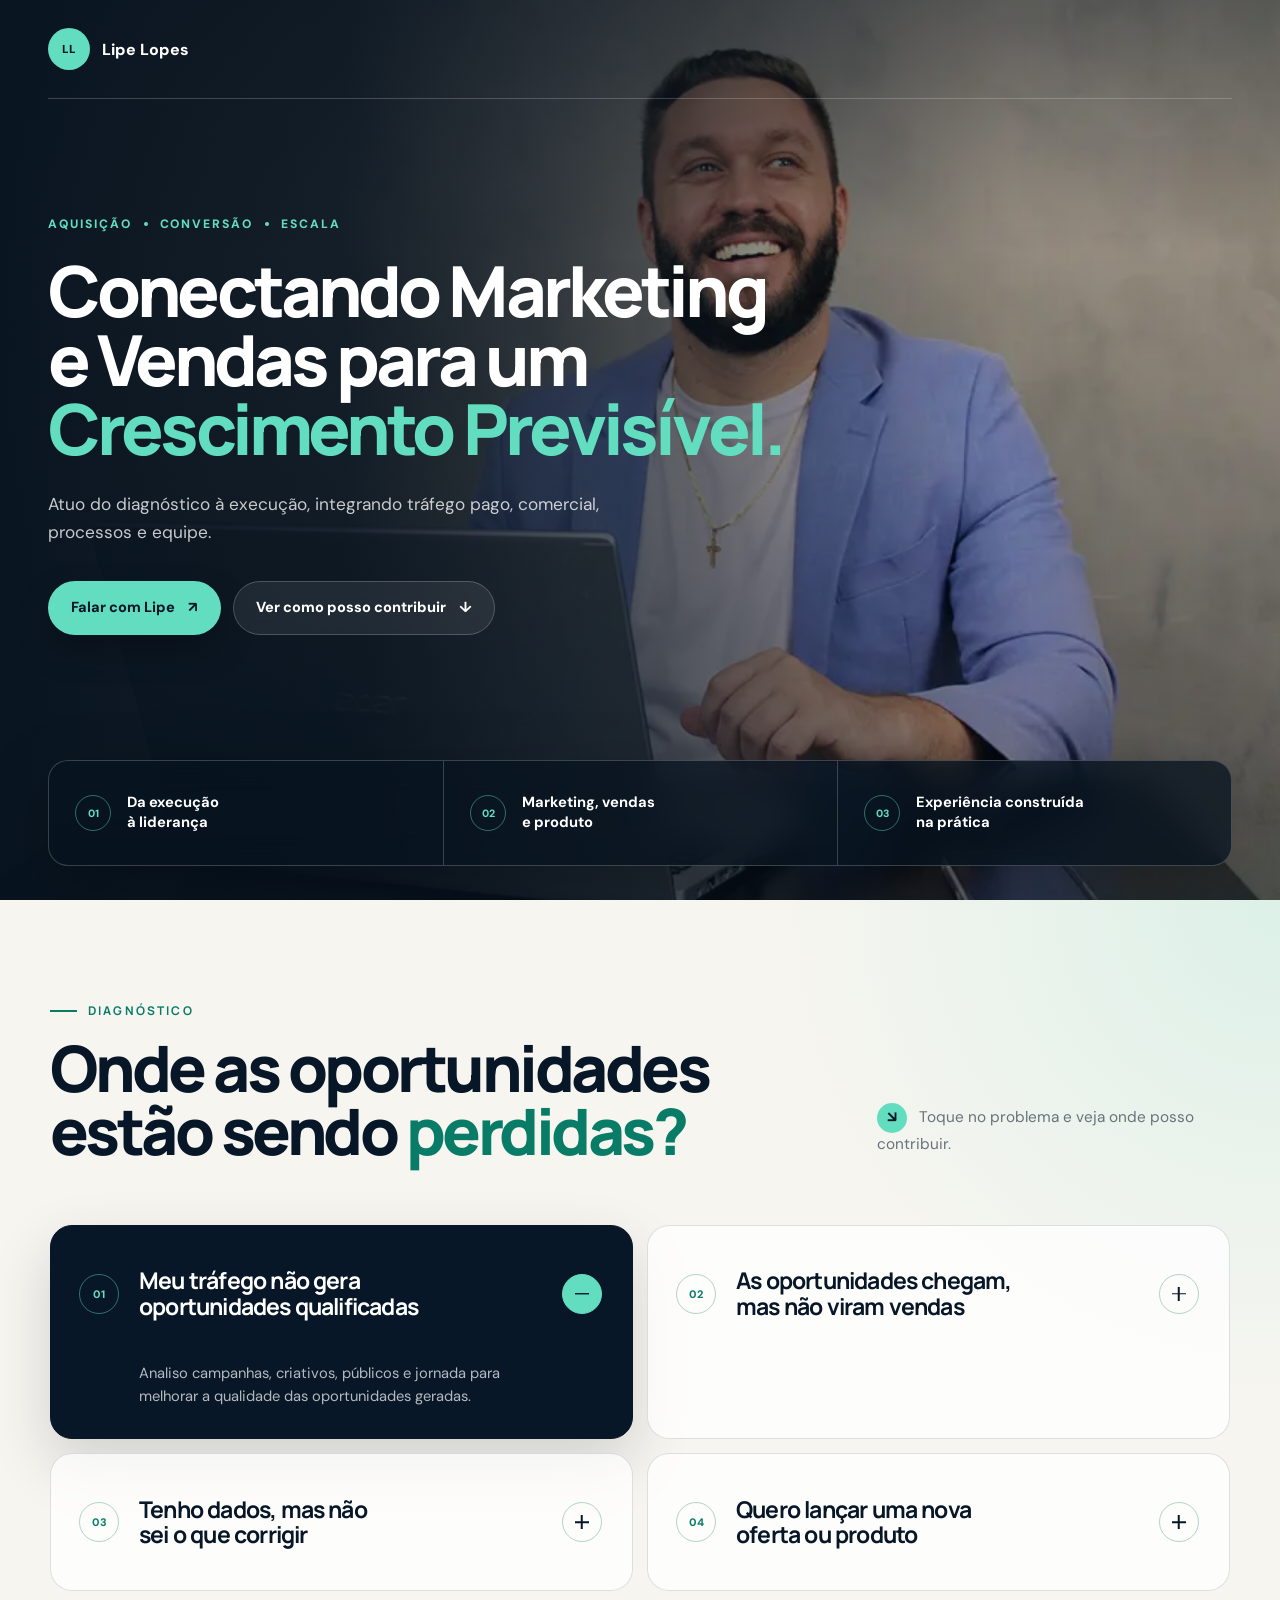
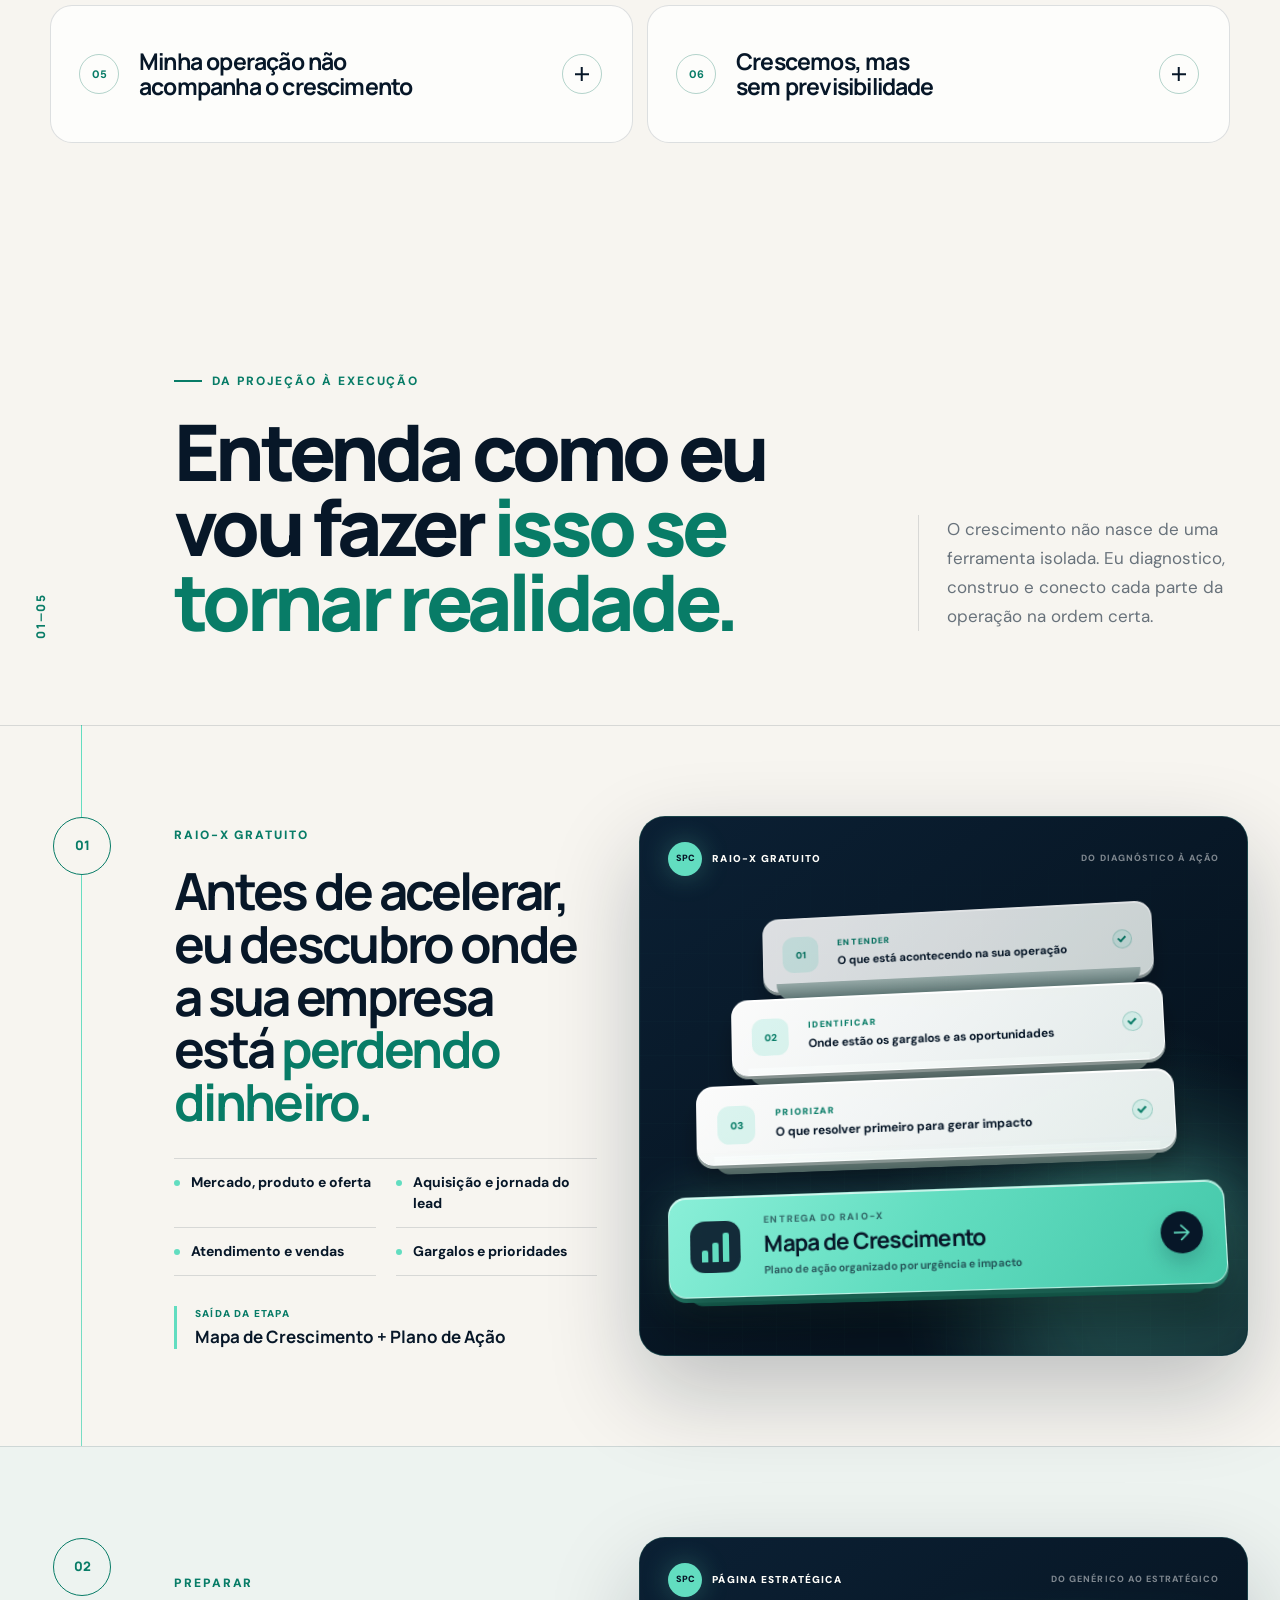
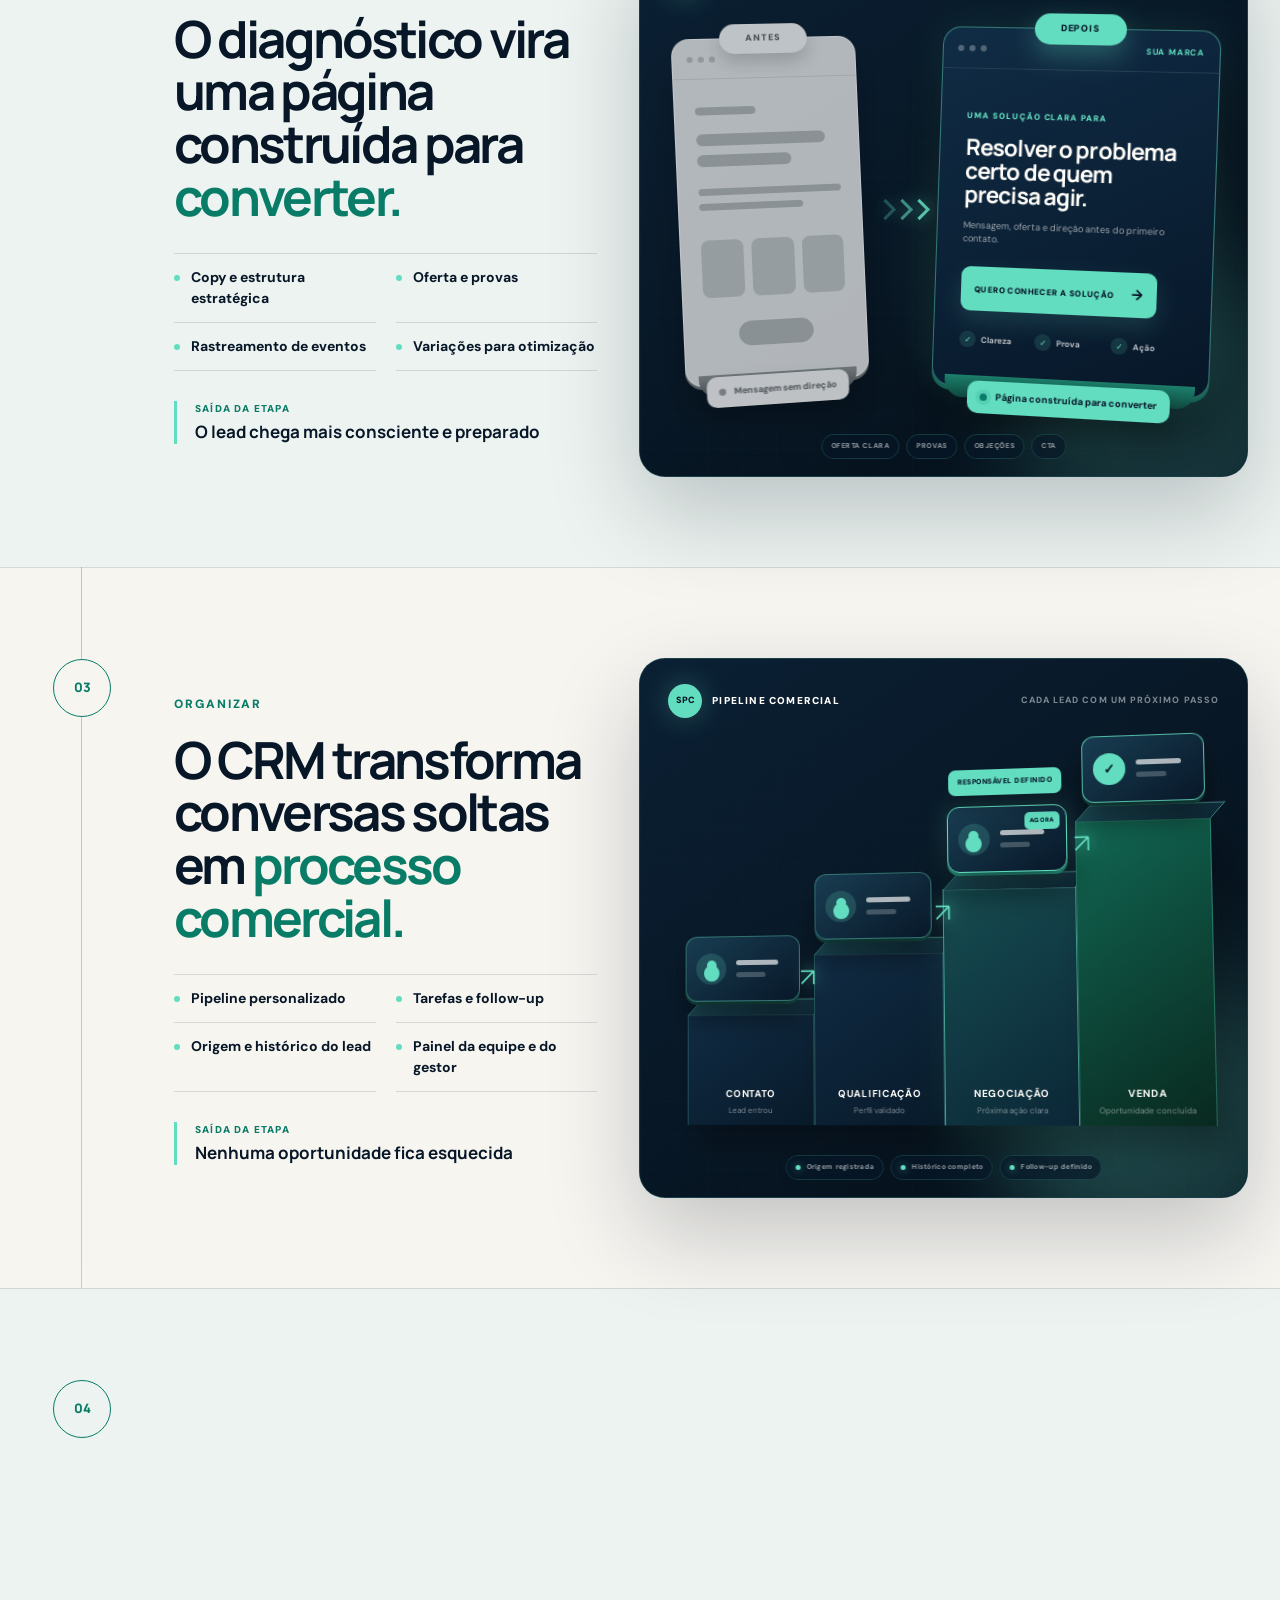
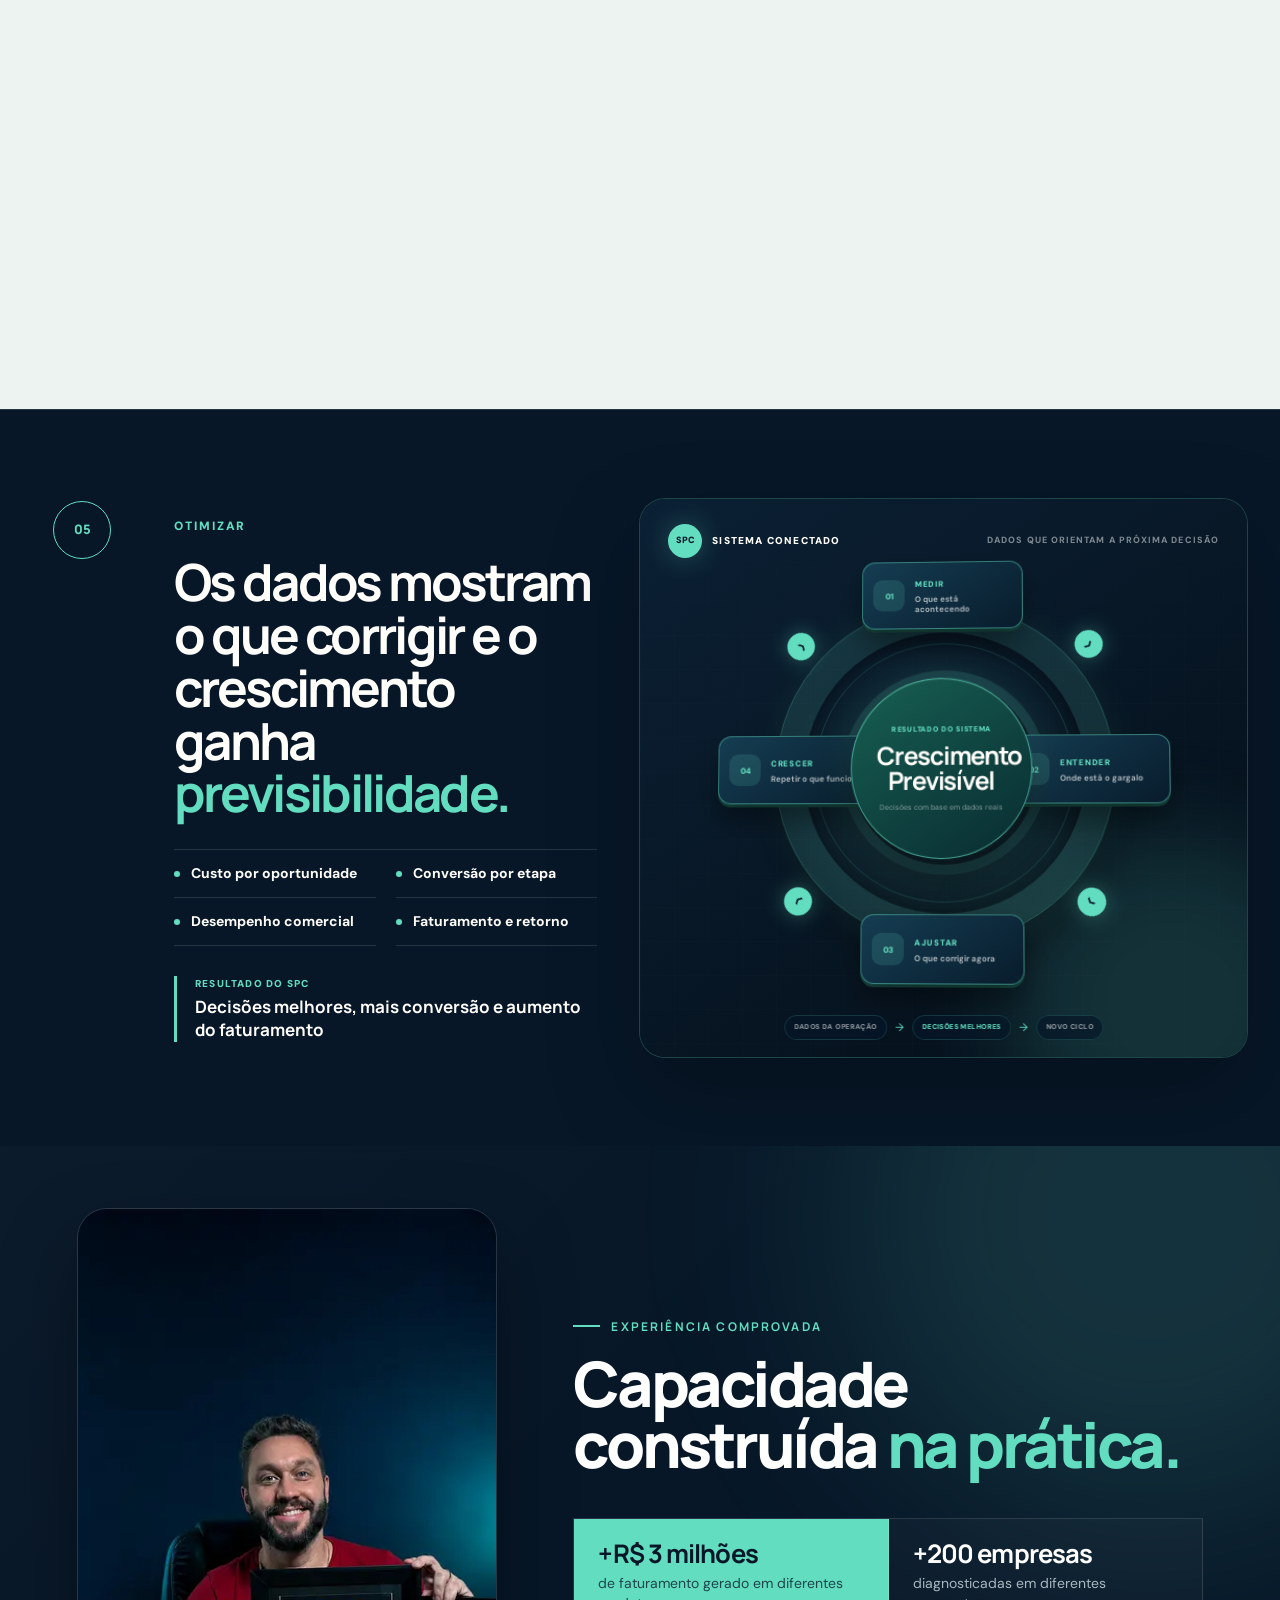
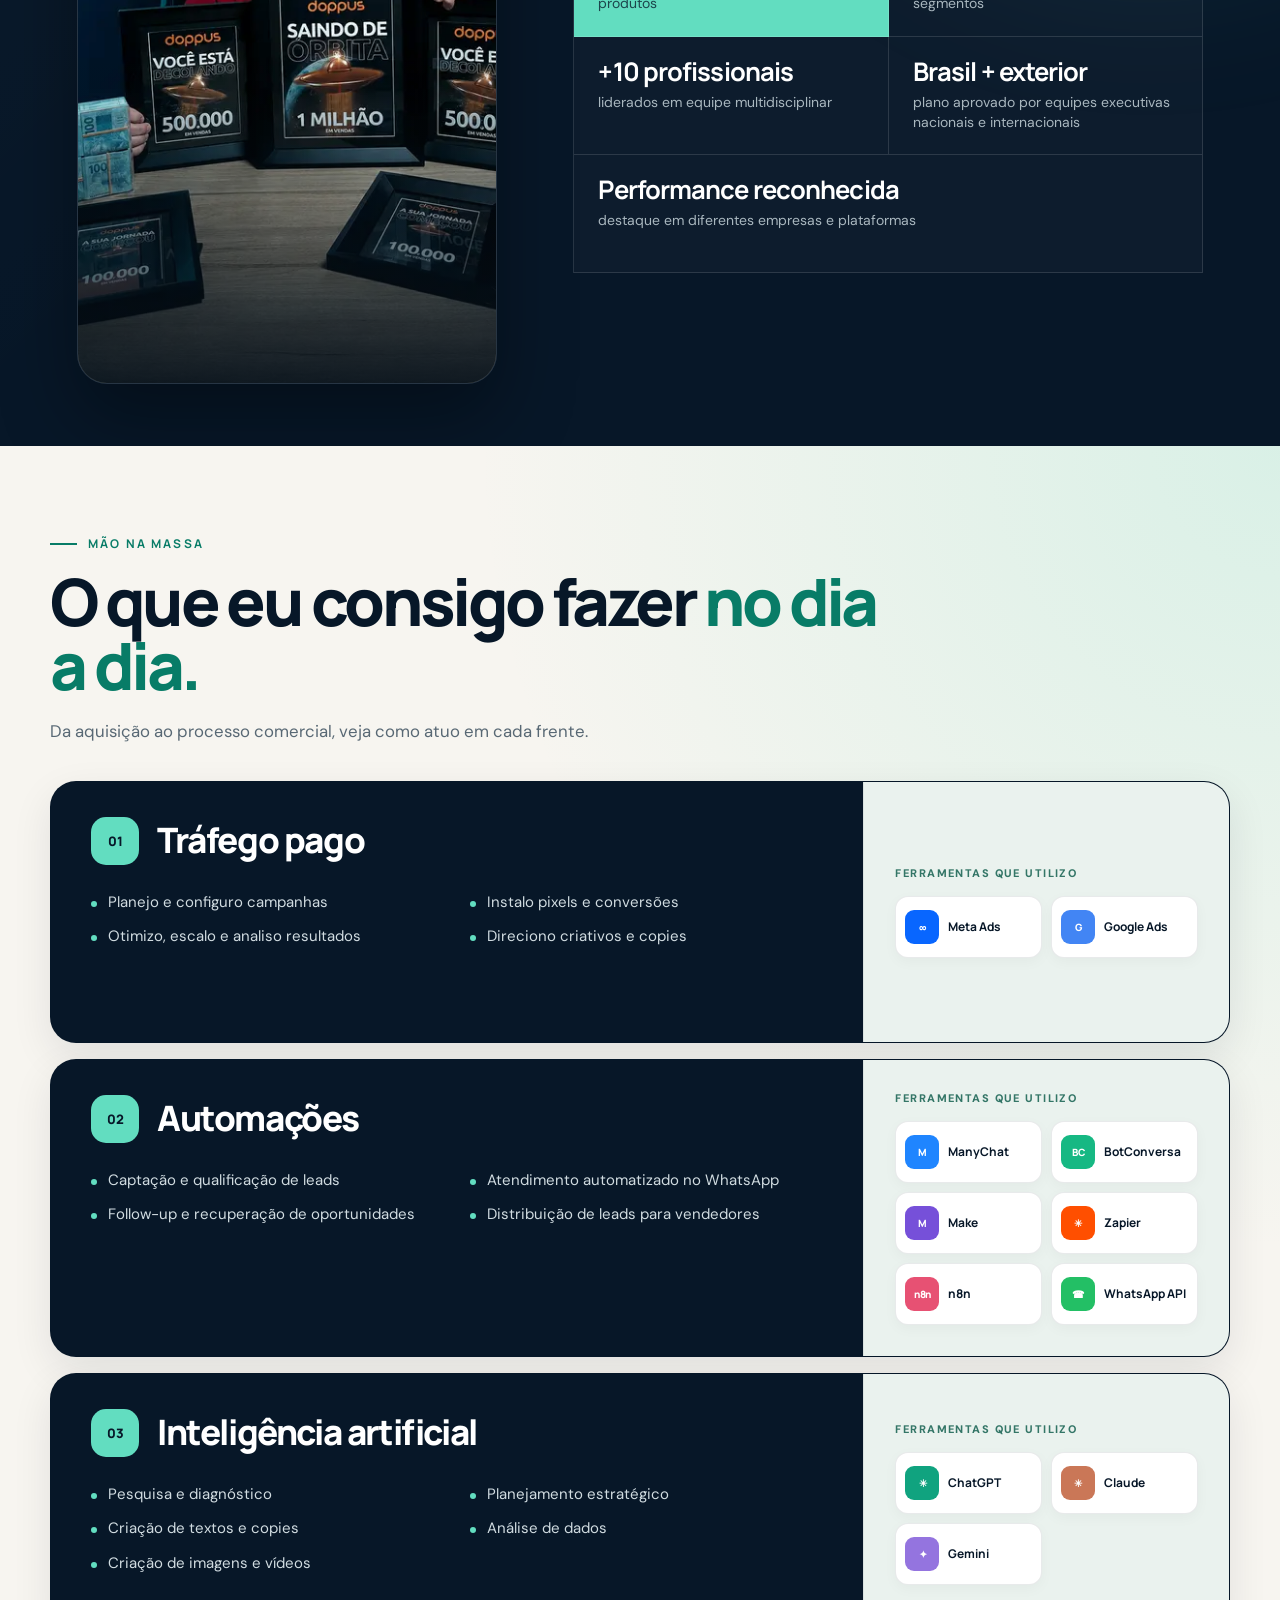
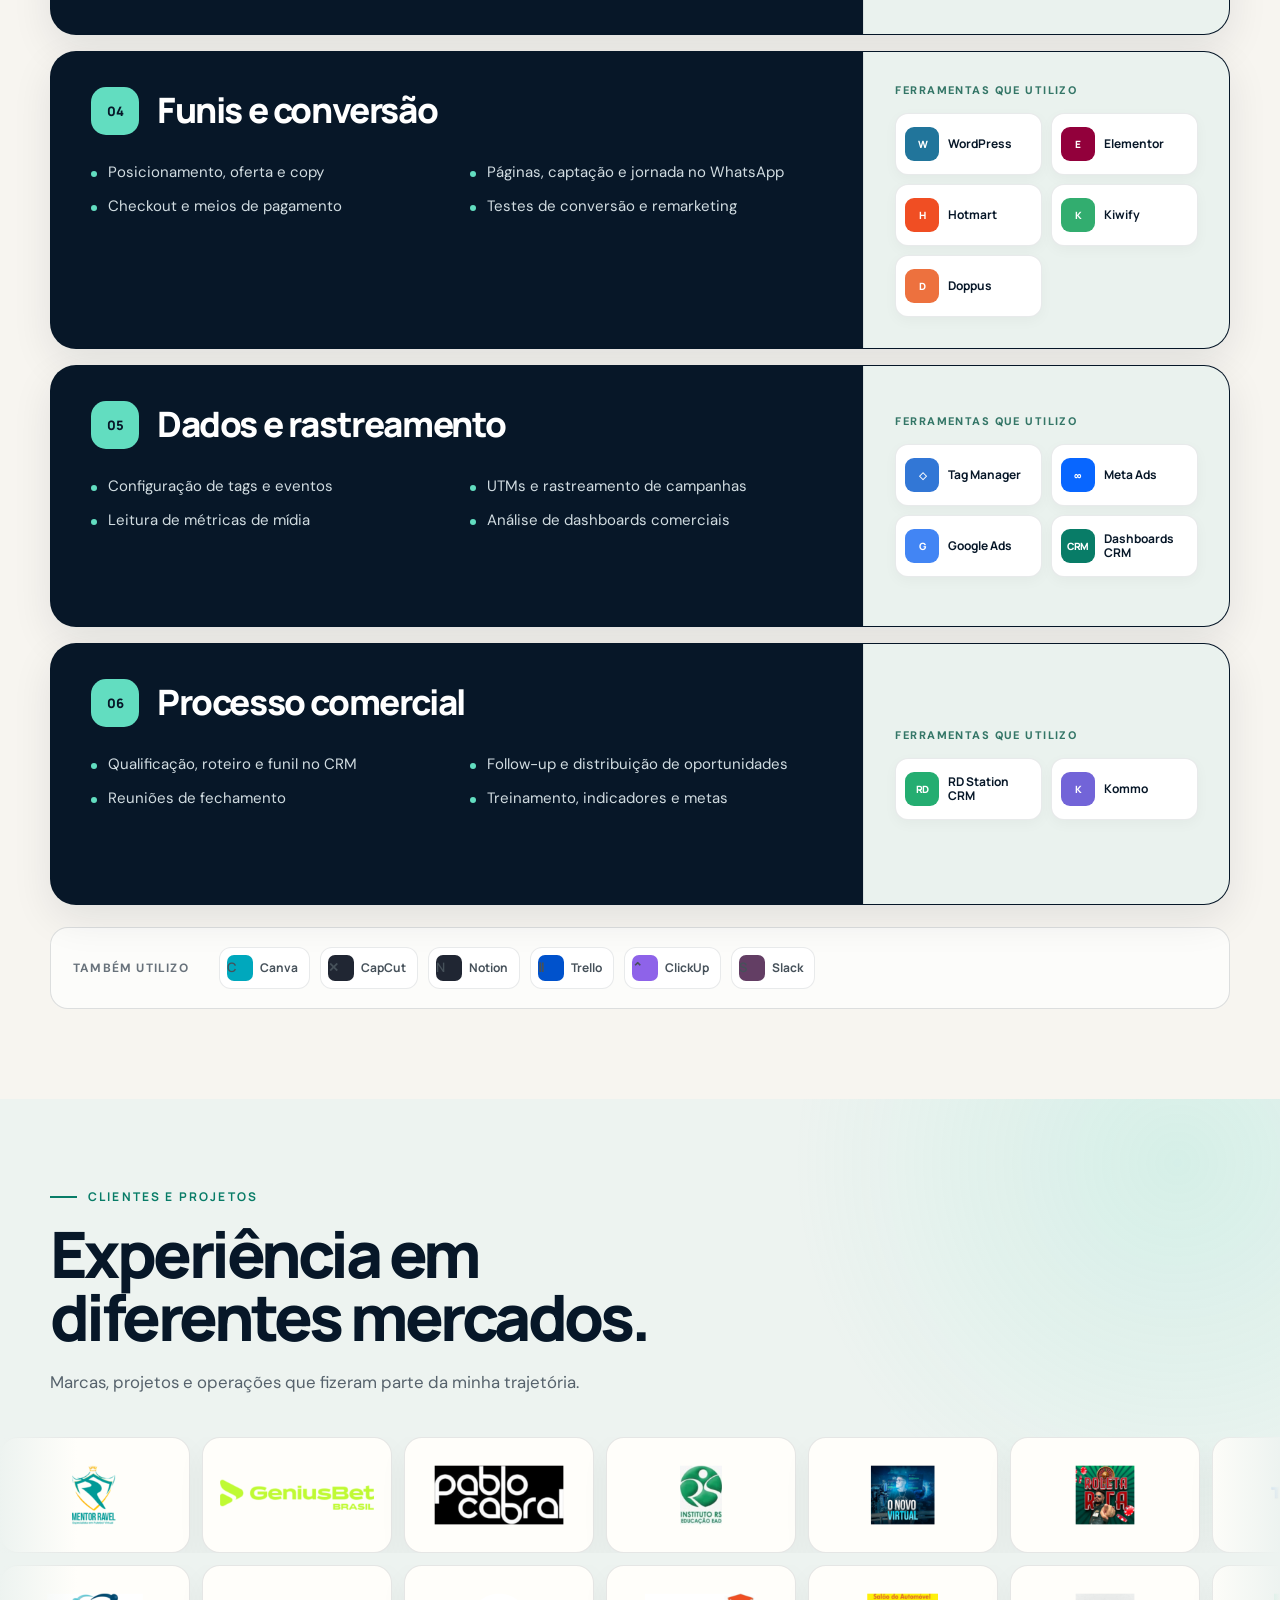
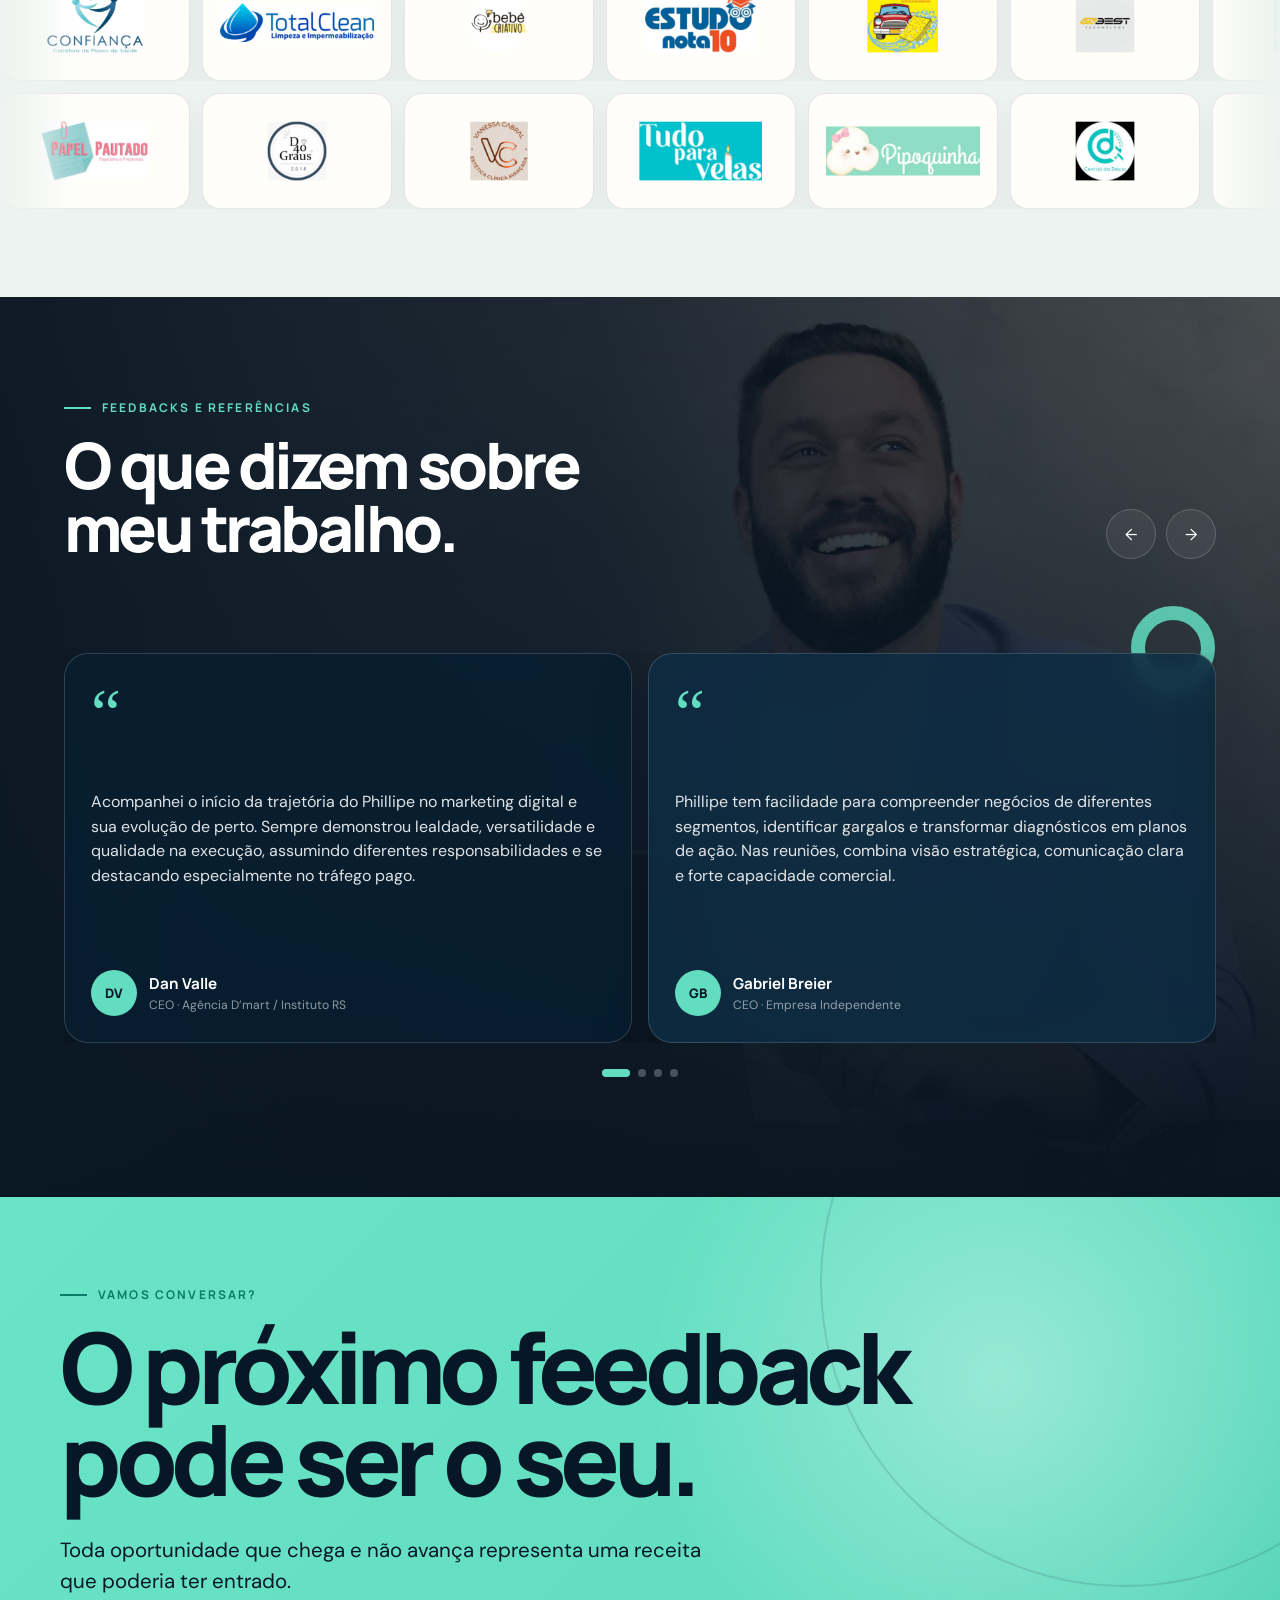
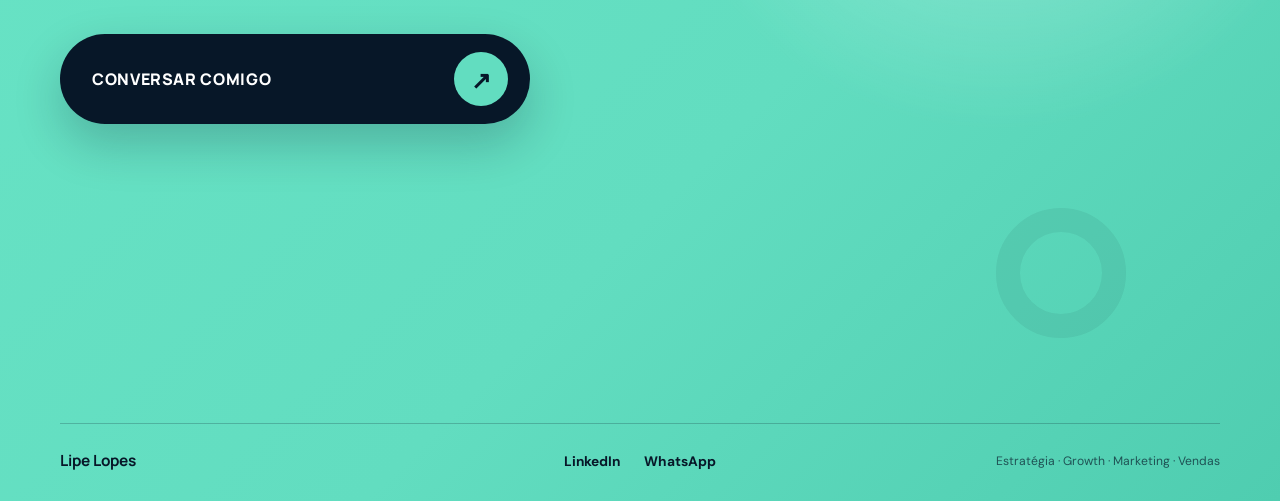
==== commit 75e3a15e: "Substituir Método pela Jornada de Execução" ====
--- a/index.html
+++ b/index.html
@@ -46,10 +46,247 @@
       </div>
     </div></section>
 
-    <section class="lp-process-section" id="processo" aria-labelledby="processo-title"><div class="lp-shell">
-      <header class="lp-center-heading reveal"><p class="lp-eyebrow">Método</p><h2 id="processo-title">Do diagnóstico à <em>execução</em></h2></header>
-      <ol class="lp-process reveal"><li class="is-active"><span>01</span><strong>Diagnosticar</strong><small>Encontro o gargalo.</small></li><li><span>02</span><strong>Priorizar</strong><small>Defino o que atacar primeiro.</small></li><li><span>03</span><strong>Executar</strong><small>Coloco o plano em movimento.</small></li><li><span>04</span><strong>Otimizar</strong><small>Meço, ajusto e evoluo.</small></li></ol>
-    </div></section>
+    <section class="process-section" id="processo" aria-labelledby="processo-title">
+  <div class="container process-heading reveal">
+    <div class="process-heading-index" aria-hidden="true">01—05</div>
+    <div>
+      <p class="eyebrow"><span></span> Da projeção à execução</p>
+      <h2 id="processo-title">Entenda como eu vou fazer <em>isso se tornar realidade.</em></h2>
+    </div>
+    <p>O crescimento não nasce de uma ferramenta isolada. Eu diagnostico, construo e conecto cada parte da operação na ordem certa.</p>
+  </div>
+   <div class="process-flow">
+    <article class="process-step process-step-diagnostic">
+      <div class="container process-layout">
+        <div class="process-marker" aria-hidden="true"><span>01</span></div>
+        <div class="process-copy reveal">
+          <span class="process-kicker">Raio-X gratuito</span>
+          <h3>Antes de acelerar, eu descubro onde a sua empresa está <em>perdendo dinheiro.</em></h3>
+          <ul class="process-list" aria-label="Itens analisados no diagnóstico">
+            <li>Mercado, produto e oferta</li>
+            <li>Aquisição e jornada do lead</li>
+            <li>Atendimento e vendas</li>
+            <li>Gargalos e prioridades</li>
+          </ul>
+          <div class="process-output"><span>Saída da etapa</span><strong>Mapa de Crescimento + Plano de Ação</strong></div>
+        </div>
+        <div class="process-visual diagnostic-map reveal" aria-label="Mapa de crescimento em camadas: entender, identificar e priorizar">
+          <div class="growth-scene">
+            <div class="growth-scene-head">
+              <span><i>SPC</i> RAIO-X GRATUITO</span>
+              <small>DO DIAGNÓSTICO À AÇÃO</small>
+            </div>
+            <div class="growth-layers">
+              <div class="growth-layer growth-layer-one">
+                <span class="growth-layer-number">01</span>
+                <div><small>ENTENDER</small><strong>O que está acontecendo na sua operação</strong></div>
+                <i class="growth-layer-status" aria-hidden="true"></i>
+              </div>
+              <div class="growth-layer growth-layer-two">
+                <span class="growth-layer-number">02</span>
+                <div><small>IDENTIFICAR</small><strong>Onde estão os gargalos e as oportunidades</strong></div>
+                <i class="growth-layer-status" aria-hidden="true"></i>
+              </div>
+              <div class="growth-layer growth-layer-three">
+                <span class="growth-layer-number">03</span>
+                <div><small>PRIORIZAR</small><strong>O que resolver primeiro para gerar impacto</strong></div>
+                <i class="growth-layer-status" aria-hidden="true"></i>
+              </div>
+              <div class="growth-layer growth-layer-result">
+                <span class="growth-result-icon" aria-hidden="true"><i></i><i></i><i></i></span>
+                <div><small>ENTREGA DO RAIO-X</small><strong>Mapa de Crescimento</strong><b>Plano de ação organizado por urgência e impacto</b></div>
+                <span class="growth-result-arrow" aria-hidden="true">→</span>
+              </div>
+            </div>
+            <div class="growth-glow" aria-hidden="true"></div>
+          </div>
+        </div>
+      </div>
+    </article>
+     <article class="process-step process-step-page">
+      <div class="container process-layout">
+        <div class="process-marker" aria-hidden="true"><span>02</span></div>
+        <div class="process-copy reveal">
+          <span class="process-kicker">Preparar</span>
+          <h3>O diagnóstico vira uma página construída para <em>converter.</em></h3>
+          <ul class="process-list" aria-label="Elementos da página estratégica">
+            <li>Copy e estrutura estratégica</li>
+            <li>Oferta e provas</li>
+            <li>Rastreamento de eventos</li>
+            <li>Variações para otimização</li>
+          </ul>
+          <div class="process-output"><span>Saída da etapa</span><strong>O lead chega mais consciente e preparado</strong></div>
+        </div>
+        <div class="process-visual page-transform reveal" aria-label="Transformação de uma página genérica em uma landing page estratégica">
+          <div class="page-transform-stage">
+            <div class="page-transform-head">
+              <span><i>SPC</i> PÁGINA ESTRATÉGICA</span>
+              <small>DO GENÉRICO AO ESTRATÉGICO</small>
+            </div>
+            <div class="page-compare">
+              <div class="page-card page-card-before">
+                <span class="page-card-label">ANTES</span>
+                <div class="page-card-bar"><i></i><i></i><i></i></div>
+                <div class="page-before-body">
+                  <b></b><strong></strong><strong></strong><p></p><p></p>
+                  <div><i></i><i></i><i></i></div>
+                  <span></span>
+                </div>
+                <div class="page-before-note"><i></i><span>Mensagem sem direção</span></div>
+              </div>
+              <div class="page-transform-arrow" aria-hidden="true"><i></i><i></i><i></i></div>
+              <div class="page-card page-card-after">
+                <span class="page-card-label">DEPOIS</span>
+                <div class="page-card-bar"><i></i><i></i><i></i><b>SUA MARCA</b></div>
+                <div class="page-after-body">
+                  <small>UMA SOLUÇÃO CLARA PARA</small>
+                  <strong>Resolver o problema certo de quem precisa agir.</strong>
+                  <p>Mensagem, oferta e direção antes do primeiro contato.</p>
+                  <span>QUERO CONHECER A SOLUÇÃO <b>→</b></span>
+                  <div class="page-after-proof"><i>✓</i><b>Clareza</b><i>✓</i><b>Prova</b><i>✓</i><b>Ação</b></div>
+                </div>
+                <div class="page-after-note"><i></i><span>Página construída para converter</span></div>
+              </div>
+            </div>
+            <div class="page-transform-caption"><span>OFERTA CLARA</span><span>PROVAS</span><span>OBJEÇÕES</span><span>CTA</span></div>
+            <div class="page-transform-glow" aria-hidden="true"></div>
+          </div>
+        </div>
+      </div>
+    </article>
+     <article class="process-step process-step-crm">
+      <div class="container process-layout">
+        <div class="process-marker" aria-hidden="true"><span>03</span></div>
+        <div class="process-copy reveal">
+          <span class="process-kicker">Organizar</span>
+          <h3>O CRM transforma conversas soltas em <em>processo comercial.</em></h3>
+          <ul class="process-list" aria-label="Recursos da organização comercial">
+            <li>Pipeline personalizado</li>
+            <li>Tarefas e follow-up</li>
+            <li>Origem e histórico do lead</li>
+            <li>Painel da equipe e do gestor</li>
+          </ul>
+          <div class="process-output"><span>Saída da etapa</span><strong>Nenhuma oportunidade fica esquecida</strong></div>
+        </div>
+        <div class="process-visual crm-staircase reveal" aria-label="Escada de fechamento do CRM: contato, qualificação, negociação e venda">
+          <div class="crm-stair-stage">
+            <div class="crm-stair-head">
+              <span><i>SPC</i> PIPELINE COMERCIAL</span>
+              <small>CADA LEAD COM UM PRÓXIMO PASSO</small>
+            </div>
+            <div class="sales-stairs">
+              <div class="sales-step sales-step-contact">
+                <div class="sales-lead-card"><i></i><div><b></b><span></span></div></div>
+                <strong>CONTATO</strong><small>Lead entrou</small><span class="step-flow" aria-hidden="true">↗</span>
+              </div>
+              <div class="sales-step sales-step-qualification">
+                <div class="sales-lead-card"><i></i><div><b></b><span></span></div></div>
+                <strong>QUALIFICAÇÃO</strong><small>Perfil validado</small><span class="step-flow" aria-hidden="true">↗</span>
+              </div>
+              <div class="sales-step sales-step-negotiation">
+                <div class="sales-owner-tag">RESPONSÁVEL DEFINIDO</div>
+                <div class="sales-lead-card sales-lead-current"><i></i><div><b></b><span></span></div><em>AGORA</em></div>
+                <strong>NEGOCIAÇÃO</strong><small>Próxima ação clara</small><span class="step-flow" aria-hidden="true">↗</span>
+              </div>
+              <div class="sales-step sales-step-sale">
+                <div class="sales-lead-card sales-lead-won"><i>✓</i><div><b></b><span></span></div></div>
+                <strong>VENDA</strong><small>Oportunidade concluída</small>
+              </div>
+            </div>
+            <div class="crm-stair-base"><span><i></i>Origem registrada</span><span><i></i>Histórico completo</span><span><i></i>Follow-up definido</span></div>
+            <div class="crm-stair-glow" aria-hidden="true"></div>
+          </div>
+        </div>
+      </div>
+    </article>
+     <article class="process-step process-step-acquisition">
+      <div class="container process-layout">
+        <div class="process-marker" aria-hidden="true"><span>04</span></div>
+        <div class="process-copy reveal">
+          <span class="process-kicker">Acelerar</span>
+          <h3>Só então eu coloco tráfego em uma operação <em>pronta para vender.</em></h3>
+          <ul class="process-list" aria-label="Elementos da aquisição">
+            <li>Meta Ads e Google Ads</li>
+            <li>Criativos de alta conversão</li>
+            <li>Testes de oferta e público</li>
+            <li>Otimização por qualidade</li>
+          </ul>
+          <div class="process-output"><span>Saída da etapa</span><strong>Mais oportunidades certas entrando no sistema</strong></div>
+        </div>
+        <div class="process-visual acquisition-engine reveal" aria-label="Motor de aquisição conectando campanhas, criativos e público à operação comercial">
+          <div class="acquisition-stage">
+            <div class="acquisition-head">
+              <span><i>SPC</i> AQUISIÇÃO ATIVA</span>
+              <small>CAMPANHAS ALIMENTANDO O SISTEMA</small>
+            </div>
+            <div class="acquisition-flow">
+              <div class="engine-inputs">
+                <div class="engine-module"><i>M</i><span>META ADS</span><b aria-hidden="true">→</b></div>
+                <div class="engine-module"><i>G</i><span>GOOGLE ADS</span><b aria-hidden="true">→</b></div>
+                <div class="engine-module"><i>C</i><span>CRIATIVOS</span><b aria-hidden="true">→</b></div>
+                <div class="engine-module"><i>P</i><span>PÚBLICO</span><b aria-hidden="true">→</b></div>
+              </div>
+              <div class="engine-core">
+                <div class="engine-ring engine-ring-one" aria-hidden="true"></div>
+                <div class="engine-ring engine-ring-two" aria-hidden="true"></div>
+                <div class="engine-core-center"><small>ENTRADA QUALIFICADA</small><strong>Motor de<br>aquisição</strong><span>Campanha + criativo + público</span></div>
+              </div>
+              <div class="engine-output">
+                <div class="engine-leads" aria-hidden="true"><i></i><i></i><i></i></div>
+                <div class="engine-destination"><span>✓</span><small>DESTINO</small><strong>Operação pronta</strong><b>Página + CRM + Comercial</b></div>
+              </div>
+            </div>
+            <div class="acquisition-route"><span>ANÚNCIOS</span><i>→</i><span>OPORTUNIDADES CERTAS</span><i>→</i><strong>SISTEMA COMERCIAL</strong></div>
+            <div class="acquisition-glow" aria-hidden="true"></div>
+          </div>
+        </div>
+      </div>
+    </article>
+     <article class="process-step process-step-data">
+      <div class="container process-layout">
+        <div class="process-marker" aria-hidden="true"><span>05</span></div>
+        <div class="process-copy reveal">
+          <span class="process-kicker">Otimizar</span>
+          <h3>Os dados mostram o que corrigir e o crescimento ganha <em>previsibilidade.</em></h3>
+          <ul class="process-list" aria-label="Indicadores de gestão e otimização">
+            <li>Custo por oportunidade</li>
+            <li>Conversão por etapa</li>
+            <li>Desempenho comercial</li>
+            <li>Faturamento e retorno</li>
+          </ul>
+          <div class="process-output"><span>Resultado do SPC</span><strong>Decisões melhores, mais conversão e aumento do faturamento</strong></div>
+        </div>
+        <div class="process-visual growth-cycle-panel reveal" aria-label="Ciclo de crescimento previsível: medir, entender, ajustar e crescer">
+          <div class="growth-cycle-stage">
+            <div class="growth-cycle-head">
+              <span><i>SPC</i> SISTEMA CONECTADO</span>
+              <small>DADOS QUE ORIENTAM A PRÓXIMA DECISÃO</small>
+            </div>
+            <div class="growth-cycle-wheel">
+              <div class="cycle-outer-ring" aria-hidden="true"></div>
+              <div class="cycle-inner-ring" aria-hidden="true"></div>
+              <div class="cycle-center">
+                <small>RESULTADO DO SISTEMA</small>
+                <strong>Crescimento<br>Previsível</strong>
+                <span>Decisões com base em dados reais</span>
+              </div>
+              <div class="cycle-node cycle-node-measure"><i>01</i><div><small>MEDIR</small><strong>O que está acontecendo</strong></div></div>
+              <div class="cycle-node cycle-node-understand"><i>02</i><div><small>ENTENDER</small><strong>Onde está o gargalo</strong></div></div>
+              <div class="cycle-node cycle-node-adjust"><i>03</i><div><small>AJUSTAR</small><strong>O que corrigir agora</strong></div></div>
+              <div class="cycle-node cycle-node-grow"><i>04</i><div><small>CRESCER</small><strong>Repetir o que funciona</strong></div></div>
+              <span class="cycle-arrow cycle-arrow-one" aria-hidden="true">›</span>
+              <span class="cycle-arrow cycle-arrow-two" aria-hidden="true">›</span>
+              <span class="cycle-arrow cycle-arrow-three" aria-hidden="true">›</span>
+              <span class="cycle-arrow cycle-arrow-four" aria-hidden="true">›</span>
+            </div>
+            <div class="growth-cycle-caption"><span>DADOS DA OPERAÇÃO</span><i>→</i><strong>DECISÕES MELHORES</strong><i>→</i><span>NOVO CICLO</span></div>
+            <div class="growth-cycle-glow" aria-hidden="true"></div>
+          </div>
+        </div>
+      </div>
+    </article>
+  </div>
+ </section>
 
     <section class="lp-impact" id="resultados" aria-labelledby="resultados-title"><div class="lp-impact__glow" aria-hidden="true"></div><div class="lp-impact__inner">
       <figure class="lp-impact__photo reveal"><picture><source media="(max-width:680px)" srcset="assets/images/lipe-resultados-harmonizada-600.webp"><img src="assets/images/lipe-resultados-harmonizada-1000.webp" alt="Lipe Lopes com placas de premiação por resultados alcançados" width="1000" height="1333" loading="lazy"></picture></figure>
--- a/site-final.css
+++ b/site-final.css
@@ -66,3 +66,396 @@
 @media(max-width:850px){.lp-practice-card{grid-template-columns:minmax(0,1fr) minmax(240px,.48fr)}.lp-practice-card__copy{padding:28px}.lp-practice-card__tools{padding:24px}.lp-practice-card ul{grid-template-columns:1fr}}
 @media(max-width:720px){.lp-practice__header{margin-bottom:26px}.lp-practice__intro{font-size:15px;margin-top:15px}.lp-practice-list{gap:13px}.lp-practice-card{grid-template-columns:1fr;border-radius:21px}.lp-practice-card__copy{padding:24px 22px 23px}.lp-practice-card__heading{gap:12px;margin-bottom:20px}.lp-practice-card__number{width:40px;height:40px;border-radius:12px}.lp-practice-card h3{font-size:clamp(23px,6vw,28px)}.lp-practice-card li{font-size:14px}.lp-practice-card__tools{padding:21px 22px 24px;border-left:0;border-top:1px solid rgba(7,23,40,.07)}.lp-practice-card .lp-tool{min-height:59px}.lp-practice .lp-more-tools{display:block;padding:17px}.lp-practice .lp-more-tools>p{margin-bottom:12px}.lp-practice .lp-more-tools>div{flex-wrap:wrap;overflow:visible}}
 @media(max-width:380px){.lp-practice-card .lp-tool-grid{grid-template-columns:repeat(2,minmax(0,1fr))}.lp-practice-card .lp-tool{padding:7px;gap:6px}.lp-practice-card .lp-tool b{font-size:11px}.lp-brand-icon{width:30px;height:30px}}
+
+/* Jornada de execução — estilos isolados da seção */
+#processo { --container: 1216px; --soft: #edf3f0; font-family: "DM Sans", sans-serif; font-size: 16px; line-height: 1.5; }
+
+#processo .container { width: min(calc(100% - 48px), var(--container)); margin-inline: auto; }
+#processo .eyebrow {
+  display: flex; align-items: center; gap: 10px; margin: 0 0 22px; color: var(--green);
+  font-size: 12px; font-weight: 800; letter-spacing: .16em; text-transform: uppercase;
+}
+#processo .eyebrow span { width: 28px; height: 2px; background: var(--green); }
+#processo { overflow: hidden; background: var(--paper); color: var(--navy); }
+#processo .process-heading {
+  display: grid; grid-template-columns: 100px minmax(0, 1fr) 330px; gap: 42px; align-items: end;
+  padding-top: 126px; padding-bottom: 86px;
+}
+#processo .process-heading-index {
+  color: var(--green); font-family: Manrope, sans-serif; font-size: 12px; font-weight: 800; letter-spacing: .15em;
+  writing-mode: vertical-rl; transform: rotate(180deg);
+}
+#processo .process-heading .eyebrow { margin-bottom: 24px; color: var(--green); }
+#processo .process-heading h2 {
+  max-width: 800px; margin: 0; font-family: Manrope, sans-serif; font-size: clamp(52px, 6.1vw, 84px);
+  font-weight: 800; letter-spacing: -.06em; line-height: .96;
+}
+#processo .process-heading h2 em { color: var(--green); font-style: normal; }
+#processo .process-heading > p {
+  margin: 0 0 8px; padding-left: 28px; border-left: 1px solid var(--line); color: var(--muted);
+  font-size: 17px; line-height: 1.7;
+}
+#processo .process-flow { position: relative; }
+#processo .process-flow::before {
+  content: ""; position: absolute; z-index: 0; top: 0; bottom: 0; left: max(24px, calc((100vw - min(calc(100vw - 48px), var(--container))) / 2 + 49px));
+  width: 1px; background: linear-gradient(var(--mint), rgba(8,124,103,.22) 88%, transparent);
+}
+#processo .process-step { position: relative; border-top: 1px solid var(--line); }
+#processo .process-step:nth-child(even) { background: var(--soft); }
+#processo .process-layout {
+  position: relative; z-index: 1; display: grid; grid-template-columns: 100px minmax(280px, .82fr) minmax(420px, 1.18fr);
+  gap: 42px; align-items: center; min-height: 720px; padding-top: 88px; padding-bottom: 88px;
+}
+#processo .process-marker { align-self: stretch; display: flex; justify-content: center; padding-top: 3px; }
+#processo .process-marker span {
+  display: grid; place-items: center; width: 58px; height: 58px; border: 1px solid var(--green); border-radius: 50%;
+  background: var(--paper); color: var(--green); font-family: Manrope, sans-serif; font-size: 13px; font-weight: 800;
+}
+#processo .process-step:nth-child(even) .process-marker span { background: var(--soft); }
+#processo .process-kicker {
+  color: var(--green); font-size: 12px; font-weight: 850; letter-spacing: .16em; text-transform: uppercase;
+}
+#processo .process-copy h3 {
+  max-width: 500px; margin: 18px 0 30px; font-family: Manrope, sans-serif; font-size: clamp(37px, 4vw, 54px);
+  line-height: 1.03; letter-spacing: -.052em;
+}
+#processo .process-copy h3 em { color: var(--green); font-style: normal; }
+#processo .process-list {
+  display: grid; grid-template-columns: repeat(2, minmax(0, 1fr)); gap: 0 20px;
+  max-width: 530px; margin: 0; padding: 0; border-top: 1px solid var(--line); list-style: none;
+}
+#processo .process-list li {
+  position: relative; padding: 13px 0 13px 17px; border-bottom: 1px solid var(--line);
+  color: var(--navy); font-size: 14px; font-weight: 700;
+}
+#processo .process-list li::before { content: ""; position: absolute; left: 0; top: 21px; width: 6px; height: 6px; border-radius: 50%; background: var(--mint); }
+#processo .process-output { max-width: 530px; margin-top: 30px; padding-left: 18px; border-left: 3px solid var(--mint); }
+#processo .process-output span {
+  display: block; margin-bottom: 5px; color: var(--green); font-size: 10px; font-weight: 850; letter-spacing: .12em; text-transform: uppercase;
+}
+#processo .process-output strong { display: block; font-family: Manrope, sans-serif; font-size: 17px; line-height: 1.35; }
+#processo .process-visual {
+  position: relative; min-width: 0; min-height: 480px; overflow: hidden; border: 1px solid var(--line);
+  border-radius: 26px; background: var(--white); box-shadow: 0 30px 80px rgba(7,23,40,.12);
+}
+#processo .diagnostic-map { min-height: 540px; border-color: rgba(98,221,192,.22); background: var(--navy); box-shadow: 0 36px 90px rgba(7,23,40,.24); }
+#processo .growth-scene { position: absolute; inset: 0; overflow: hidden; padding: 25px 28px; background: radial-gradient(circle at 76% 78%, rgba(98,221,192,.18), transparent 36%), linear-gradient(145deg, #0b2034, #06131f 70%); perspective: 1100px; }
+#processo .growth-scene::before { content: ""; position: absolute; inset: 0; opacity: .22; background-image: linear-gradient(rgba(98,221,192,.08) 1px, transparent 1px), linear-gradient(90deg, rgba(98,221,192,.08) 1px, transparent 1px); background-size: 34px 34px; mask-image: linear-gradient(to bottom, transparent, #000 35%, #000); }
+#processo .growth-scene-head { position: relative; z-index: 4; display: flex; justify-content: space-between; align-items: center; color: var(--white); }
+#processo .growth-scene-head > span { display: flex; align-items: center; gap: 10px; font-size: 10px; font-weight: 900; letter-spacing: .12em; }
+#processo .growth-scene-head i { display: grid; place-items: center; width: 34px; height: 34px; border-radius: 50%; background: var(--mint); color: var(--navy); font-size: 9px; font-style: normal; letter-spacing: 0; box-shadow: 0 0 28px rgba(98,221,192,.3); }
+#processo .growth-scene-head small { color: rgba(255,255,255,.48); font-size: 9px; font-weight: 800; letter-spacing: .12em; }
+#processo .growth-layers { position: relative; z-index: 3; width: 92%; height: 410px; margin: 20px auto 0; transform: rotateX(5deg) rotateY(-4deg) rotateZ(-2deg); transform-style: preserve-3d; }
+#processo .growth-layer { position: absolute; left: 50%; display: grid; grid-template-columns: 42px 1fr auto; gap: 16px; align-items: center; width: 88%; min-height: 78px; padding: 14px 20px; border: 1px solid rgba(255,255,255,.88); border-radius: 17px; background: linear-gradient(135deg, rgba(255,255,255,.98), rgba(235,243,241,.96)); box-shadow: 0 18px 22px rgba(0,0,0,.28), 0 3px 0 #b7c6c3, inset 0 1px rgba(255,255,255,.95); transform-style: preserve-3d; }
+#processo .growth-layer::after { content: ""; position: absolute; z-index: -1; left: 13px; right: 13px; bottom: -10px; height: 18px; border-radius: 0 0 17px 17px; background: linear-gradient(to bottom, #a8bbb7, #637c79); transform: translateZ(-12px); }
+#processo .growth-layer-number { display: grid; place-items: center; width: 38px; height: 38px; border-radius: 12px; background: rgba(98,221,192,.2); color: var(--green); font-size: 10px; font-weight: 900; }
+#processo .growth-layer small { display: block; color: var(--green); font-size: 9px; font-weight: 900; letter-spacing: .12em; }
+#processo .growth-layer strong { display: block; margin-top: 5px; color: var(--navy); font-size: 12px; line-height: 1.3; }
+#processo .growth-layer-status { position: relative; display: block; width: 20px; height: 20px; border: 1px solid rgba(8,124,103,.25); border-radius: 50%; background: rgba(98,221,192,.15); }
+#processo .growth-layer-status::before { content: ""; position: absolute; left: 6px; top: 4px; width: 5px; height: 8px; border-right: 2px solid var(--green); border-bottom: 2px solid var(--green); transform: rotate(45deg); }
+#processo .growth-layer-one { top: 4px; width: 80%; transform: translateX(-46%) translateZ(-30px); opacity: .88; }
+#processo .growth-layer-two { top: 94px; width: 86%; transform: translateX(-49%) translateZ(0); }
+#processo .growth-layer-three { top: 184px; width: 92%; transform: translateX(-52%) translateZ(30px); }
+#processo .growth-layer-result { top: 292px; grid-template-columns: 54px 1fr auto; width: 102%; min-height: 94px; border-color: rgba(255,255,255,.55); background: linear-gradient(125deg, #8aefd8, var(--mint) 46%, #45c8aa); box-shadow: 0 28px 38px rgba(0,0,0,.38), 0 4px 0 #278f79, 0 0 42px rgba(98,221,192,.22), inset 0 1px rgba(255,255,255,.72); transform: translateX(-50%) translateZ(72px); }
+#processo .growth-layer-result::after { background: linear-gradient(to bottom, #2faa90, #126b59); }
+#processo .growth-result-icon { display: flex; align-items: end; justify-content: center; gap: 4px; width: 48px; height: 48px; padding: 10px; border-radius: 14px; background: rgba(7,23,40,.9); }
+#processo .growth-result-icon i { display: block; width: 6px; border-radius: 2px 2px 0 0; background: var(--mint); }
+#processo .growth-result-icon i:nth-child(1) { height: 11px; }
+#processo .growth-result-icon i:nth-child(2) { height: 18px; }
+#processo .growth-result-icon i:nth-child(3) { height: 27px; }
+#processo .growth-layer-result small { color: rgba(7,23,40,.58); }
+#processo .growth-layer-result strong { margin-top: 2px; font-family: Manrope, sans-serif; font-size: 21px; letter-spacing: -.035em; }
+#processo .growth-layer-result b { display: block; margin-top: 3px; color: rgba(7,23,40,.67); font-size: 10px; font-weight: 700; }
+#processo .growth-result-arrow { display: grid; place-items: center; width: 38px; height: 38px; border-radius: 50%; background: var(--navy); color: var(--mint); font-size: 20px; box-shadow: 0 9px 18px rgba(7,23,40,.2); }
+#processo .growth-glow { position: absolute; right: -80px; bottom: -110px; width: 330px; height: 330px; border-radius: 50%; background: rgba(98,221,192,.16); filter: blur(45px); }
+#processo .page-transform { min-height: 540px; border-color: rgba(98,221,192,.2); background: var(--navy); box-shadow: 0 36px 90px rgba(7,23,40,.22); }
+#processo .page-transform-stage { position: absolute; inset: 0; overflow: hidden; padding: 25px 28px; background: radial-gradient(circle at 72% 62%, rgba(98,221,192,.2), transparent 35%), linear-gradient(145deg, #0b2034, #06131f 72%); perspective: 1200px; }
+#processo .page-transform-stage::before { content: ""; position: absolute; inset: 0; opacity: .18; background-image: linear-gradient(rgba(98,221,192,.08) 1px, transparent 1px), linear-gradient(90deg, rgba(98,221,192,.08) 1px, transparent 1px); background-size: 34px 34px; mask-image: linear-gradient(to bottom, transparent, #000 32%, #000); }
+#processo .page-transform-head { position: relative; z-index: 5; display: flex; justify-content: space-between; align-items: center; color: var(--white); }
+#processo .page-transform-head > span { display: flex; align-items: center; gap: 10px; font-size: 10px; font-weight: 900; letter-spacing: .12em; }
+#processo .page-transform-head i { display: grid; place-items: center; width: 34px; height: 34px; border-radius: 50%; background: var(--mint); color: var(--navy); font-size: 9px; font-style: normal; letter-spacing: 0; box-shadow: 0 0 28px rgba(98,221,192,.3); }
+#processo .page-transform-head small { color: rgba(255,255,255,.48); font-size: 9px; font-weight: 800; letter-spacing: .12em; }
+#processo .page-compare { position: relative; z-index: 3; display: grid; grid-template-columns: .82fr 54px 1.18fr; align-items: center; gap: 12px; width: 96%; min-height: 400px; margin: 13px auto 0; transform-style: preserve-3d; }
+#processo .page-card { position: relative; height: 350px; border-radius: 18px; transform-style: preserve-3d; }
+#processo .page-card::after { content: ""; position: absolute; z-index: -1; left: 12px; right: 12px; bottom: -12px; height: 22px; border-radius: 0 0 18px 18px; }
+#processo .page-card-label { position: absolute; z-index: 4; left: 50%; top: -15px; min-width: 88px; padding: 8px 12px; border-radius: 99px; text-align: center; font-size: 9px; font-weight: 900; letter-spacing: .11em; transform: translateX(-50%); }
+#processo .page-card-bar { display: flex; align-items: center; gap: 5px; height: 40px; padding: 0 14px; border-bottom: 1px solid rgba(7,23,40,.1); }
+#processo .page-card-bar > i { width: 6px; height: 6px; border-radius: 50%; background: rgba(7,23,40,.2); }
+#processo .page-card-before { border: 1px solid rgba(255,255,255,.72); background: #dfe4e5; box-shadow: 0 25px 42px rgba(0,0,0,.32), 0 3px 0 #849294; transform: rotateY(9deg) rotateZ(-2.5deg) translateZ(-18px); opacity: .78; filter: saturate(.38); }
+#processo .page-card-before::after { background: linear-gradient(#879496,#536164); }
+#processo .page-card-before .page-card-label { background: #f0f2f2; color: #526063; box-shadow: 0 8px 18px rgba(0,0,0,.18); }
+#processo .page-before-body { padding: 28px 20px; }
+#processo .page-before-body > b, #processo .page-before-body > strong, #processo .page-before-body > p, #processo .page-before-body > span { display: block; border-radius: 99px; background: #aab4b5; }
+#processo .page-before-body > b { width: 42%; height: 8px; margin-bottom: 19px; }
+#processo .page-before-body > strong { width: 90%; height: 12px; margin-top: 9px; }
+#processo .page-before-body > strong + strong { width: 66%; }
+#processo .page-before-body > p { width: 100%; height: 7px; margin: 22px 0 0; }
+#processo .page-before-body > p + p { width: 73%; margin-top: 8px; }
+#processo .page-before-body > div { display: grid; grid-template-columns: repeat(3,1fr); gap: 8px; margin-top: 30px; }
+#processo .page-before-body > div i { height: 58px; border-radius: 8px; background: #bbc3c4; }
+#processo .page-before-body > span { width: 52%; height: 25px; margin: 25px auto 0; }
+#processo .page-before-note, #processo .page-after-note { position: absolute; left: 50%; bottom: -23px; display: flex; align-items: center; gap: 8px; width: max-content; max-width: 90%; padding: 9px 12px; border-radius: 10px; font-size: 9px; font-weight: 800; transform: translateX(-50%) translateZ(20px); }
+#processo .page-before-note { background: #f1f3f3; color: #5a6668; box-shadow: 0 10px 20px rgba(0,0,0,.18); }
+#processo .page-before-note i { width: 7px; height: 7px; border-radius: 50%; background: #8f9b9d; }
+#processo .page-transform-arrow { display: flex; justify-content: center; align-items: center; gap: 2px; }
+#processo .page-transform-arrow i { width: 15px; height: 15px; border-top: 3px solid var(--mint); border-right: 3px solid var(--mint); transform: rotate(45deg); filter: drop-shadow(0 0 8px rgba(98,221,192,.75)); }
+#processo .page-transform-arrow i:nth-child(1) { opacity: .3; }
+#processo .page-transform-arrow i:nth-child(2) { opacity: .62; }
+#processo .page-card-after { border: 1px solid rgba(98,221,192,.48); background: linear-gradient(155deg,#102c45,var(--navy)); color: var(--white); box-shadow: 0 30px 52px rgba(0,0,0,.4), 0 4px 0 #1d806d, 0 0 42px rgba(98,221,192,.12); transform: rotateY(-7deg) rotateZ(2deg) translateZ(45px); }
+#processo .page-card-after::after { background: linear-gradient(#1c806c,#0e4a3f); }
+#processo .page-card-after .page-card-label { background: var(--mint); color: var(--navy); box-shadow: 0 10px 24px rgba(98,221,192,.3); }
+#processo .page-card-after .page-card-bar { border-color: rgba(255,255,255,.1); }
+#processo .page-card-after .page-card-bar > i { background: rgba(255,255,255,.28); }
+#processo .page-card-after .page-card-bar > b { margin-left: auto; color: var(--mint); font-size: 8px; letter-spacing: .1em; }
+#processo .page-after-body { padding: 31px 25px; }
+#processo .page-after-body > small { color: var(--mint); font-size: 8px; font-weight: 900; letter-spacing: .12em; }
+#processo .page-after-body > strong { display: block; max-width: 280px; margin-top: 10px; font-family: Manrope,sans-serif; font-size: 22px; line-height: 1.05; letter-spacing: -.04em; }
+#processo .page-after-body > p { max-width: 275px; margin: 12px 0 0; color: rgba(255,255,255,.58); font-size: 9px; line-height: 1.45; }
+#processo .page-after-body > span { display: flex; justify-content: space-between; align-items: center; width: 88%; margin-top: 20px; padding: 11px 13px; border-radius: 9px; background: var(--mint); color: var(--navy); font-size: 8px; font-weight: 900; letter-spacing: .05em; box-shadow: 0 10px 22px rgba(98,221,192,.15); }
+#processo .page-after-body > span b { font-size: 14px; }
+#processo .page-after-proof { display: grid; grid-template-columns: auto 1fr auto 1fr auto 1fr; gap: 5px; align-items: center; margin-top: 20px; color: rgba(255,255,255,.72); font-size: 8px; }
+#processo .page-after-proof i { display: grid; place-items: center; width: 16px; height: 16px; border-radius: 50%; background: rgba(98,221,192,.13); color: var(--mint); font-size: 8px; font-style: normal; }
+#processo .page-after-proof b { font-weight: 700; }
+#processo .page-after-note { background: var(--mint); color: var(--navy); box-shadow: 0 12px 26px rgba(0,0,0,.25); }
+#processo .page-after-note i { width: 7px; height: 7px; border-radius: 50%; background: var(--green); box-shadow: 0 0 0 4px rgba(8,124,103,.12); }
+#processo .page-transform-caption { position: absolute; z-index: 5; left: 50%; bottom: 17px; display: flex; gap: 7px; transform: translateX(-50%); }
+#processo .page-transform-caption span { padding: 6px 9px; border: 1px solid rgba(98,221,192,.18); border-radius: 99px; background: rgba(7,23,40,.62); color: rgba(255,255,255,.55); font-size: 7px; font-weight: 850; letter-spacing: .08em; white-space: nowrap; backdrop-filter: blur(8px); }
+#processo .page-transform-glow { position: absolute; right: -70px; bottom: -100px; width: 300px; height: 300px; border-radius: 50%; background: rgba(98,221,192,.16); filter: blur(46px); }
+#processo .crm-staircase { min-height: 540px; border-color: rgba(98,221,192,.2); background: var(--navy); box-shadow: 0 36px 90px rgba(7,23,40,.22); }
+#processo .crm-stair-stage { position: absolute; inset: 0; overflow: hidden; padding: 25px 28px; background: radial-gradient(circle at 76% 72%, rgba(98,221,192,.19), transparent 35%), linear-gradient(145deg,#0b2034,#06131f 72%); perspective: 1200px; }
+#processo .crm-stair-stage::before { content: ""; position: absolute; inset: 0; opacity: .18; background-image: linear-gradient(rgba(98,221,192,.08) 1px,transparent 1px),linear-gradient(90deg,rgba(98,221,192,.08) 1px,transparent 1px); background-size: 34px 34px; mask-image: linear-gradient(to bottom,transparent,#000 32%,#000); }
+#processo .crm-stair-head { position: relative; z-index: 6; display: flex; justify-content: space-between; align-items: center; color: var(--white); }
+#processo .crm-stair-head > span { display: flex; align-items: center; gap: 10px; font-size: 10px; font-weight: 900; letter-spacing: .12em; }
+#processo .crm-stair-head i { display: grid; place-items: center; width: 34px; height: 34px; border-radius: 50%; background: var(--mint); color: var(--navy); font-size: 9px; font-style: normal; letter-spacing: 0; box-shadow: 0 0 28px rgba(98,221,192,.3); }
+#processo .crm-stair-head small { color: rgba(255,255,255,.48); font-size: 9px; font-weight: 800; letter-spacing: .12em; }
+#processo .sales-stairs { position: relative; z-index: 3; display: flex; align-items: end; width: 96%; height: 390px; margin: 16px auto 0; transform: rotateY(-7deg) rotateX(3deg) rotateZ(-1deg); transform-style: preserve-3d; }
+#processo .sales-step { position: relative; flex: 1; min-width: 0; border: 1px solid rgba(98,221,192,.28); border-bottom: 0; background: linear-gradient(145deg,#102b43,#081a2a); color: var(--white); box-shadow: inset 0 1px rgba(255,255,255,.06), 10px 18px 28px rgba(0,0,0,.3); transform-style: preserve-3d; }
+#processo .sales-step::before { content: ""; position: absolute; left: -1px; right: -1px; top: -16px; height: 16px; border: 1px solid rgba(98,221,192,.42); border-bottom: 0; background: linear-gradient(135deg,#1b4b57,#0e2938); transform: skewX(-42deg); transform-origin: bottom; box-shadow: 0 -1px rgba(255,255,255,.08); }
+#processo .sales-step-contact { height: 112px; }
+#processo .sales-step-qualification { height: 172px; }
+#processo .sales-step-negotiation { height: 235px; border-color: rgba(98,221,192,.66); background: linear-gradient(145deg,#164c50,#0b2737); box-shadow: inset 0 1px rgba(255,255,255,.08), 10px 18px 34px rgba(0,0,0,.34), 0 0 34px rgba(98,221,192,.1); }
+#processo .sales-step-sale { height: 300px; background: linear-gradient(145deg,#116653,#09291f); }
+#processo .sales-step > strong { position: absolute; left: 0; right: 0; bottom: 24px; display: block; padding: 0 8px; font-size: 10px; letter-spacing: .07em; text-align: center; }
+#processo .sales-step > small { position: absolute; left: 0; right: 0; bottom: 9px; color: rgba(255,255,255,.46); font-size: 8px; text-align: center; }
+#processo .sales-lead-card { position: absolute; z-index: 3; left: 50%; top: -79px; display: grid; grid-template-columns: 32px 1fr; gap: 9px; align-items: center; width: 90%; min-height: 65px; padding: 10px; border: 1px solid rgba(98,221,192,.42); border-radius: 12px; background: linear-gradient(145deg,rgba(24,61,82,.98),rgba(7,23,40,.98)); box-shadow: 0 18px 27px rgba(0,0,0,.4),0 3px 0 #174e48; transform: translateX(-50%) translateZ(28px); }
+#processo .sales-lead-card > i { display: grid; place-items: center; width: 31px; height: 31px; border-radius: 50%; background: rgba(98,221,192,.18); color: var(--mint); font-size: 13px; font-style: normal; }
+#processo .sales-lead-card > i:empty::before { content: ""; width: 10px; height: 10px; border-radius: 50%; background: var(--mint); box-shadow: 0 8px 0 3px var(--mint); transform: translateY(-4px); }
+#processo .sales-lead-card b, #processo .sales-lead-card span { display: block; height: 5px; border-radius: 99px; background: rgba(255,255,255,.66); }
+#processo .sales-lead-card b { width: 80%; }
+#processo .sales-lead-card span { width: 55%; margin-top: 7px; background: rgba(255,255,255,.22); }
+#processo .sales-lead-current { border-color: var(--mint); box-shadow: 0 20px 32px rgba(0,0,0,.45),0 3px 0 #2a9f87,0 0 28px rgba(98,221,192,.22); }
+#processo .sales-lead-current em { position: absolute; right: 6px; top: 6px; padding: 4px 5px; border-radius: 5px; background: var(--mint); color: var(--navy); font-size: 6px; font-style: normal; font-weight: 900; letter-spacing: .06em; }
+#processo .sales-lead-won { border-color: rgba(98,221,192,.8); }
+#processo .sales-lead-won > i { background: var(--mint); color: var(--navy); font-weight: 900; }
+#processo .sales-owner-tag { position: absolute; z-index: 5; left: 50%; top: -112px; width: max-content; padding: 7px 9px; border-radius: 7px; background: var(--mint); color: var(--navy); font-size: 7px; font-weight: 900; letter-spacing: .07em; box-shadow: 0 10px 20px rgba(0,0,0,.24); transform: translateX(-50%) translateZ(45px); }
+#processo .step-flow { position: absolute; z-index: 5; right: -15px; top: -55px; color: var(--mint); font-size: 25px; font-weight: 300; filter: drop-shadow(0 0 7px rgba(98,221,192,.7)); transform: translateZ(55px); }
+#processo .crm-stair-base { position: absolute; z-index: 5; left: 50%; bottom: 17px; display: flex; gap: 7px; transform: translateX(-50%); }
+#processo .crm-stair-base span { display: flex; align-items: center; gap: 6px; padding: 6px 9px; border: 1px solid rgba(98,221,192,.16); border-radius: 99px; background: rgba(7,23,40,.65); color: rgba(255,255,255,.56); font-size: 7px; font-weight: 800; letter-spacing: .04em; white-space: nowrap; backdrop-filter: blur(8px); }
+#processo .crm-stair-base i { width: 5px; height: 5px; border-radius: 50%; background: var(--mint); box-shadow: 0 0 8px rgba(98,221,192,.7); }
+#processo .crm-stair-glow { position: absolute; right: -70px; bottom: -100px; width: 300px; height: 300px; border-radius: 50%; background: rgba(98,221,192,.16); filter: blur(46px); }
+#processo .acquisition-engine { min-height: 540px; border-color: rgba(98,221,192,.2); background: var(--navy); box-shadow: 0 36px 90px rgba(7,23,40,.22); }
+#processo .acquisition-stage { position: absolute; inset: 0; overflow: hidden; padding: 25px 28px; background: radial-gradient(circle at 72% 68%,rgba(98,221,192,.2),transparent 36%),linear-gradient(145deg,#0b2034,#06131f 72%); perspective: 1200px; }
+#processo .acquisition-stage::before { content: ""; position: absolute; inset: 0; opacity: .18; background-image: linear-gradient(rgba(98,221,192,.08) 1px,transparent 1px),linear-gradient(90deg,rgba(98,221,192,.08) 1px,transparent 1px); background-size: 34px 34px; mask-image: linear-gradient(to bottom,transparent,#000 32%,#000); }
+#processo .acquisition-head { position: relative; z-index: 6; display: flex; justify-content: space-between; align-items: center; color: var(--white); }
+#processo .acquisition-head > span { display: flex; align-items: center; gap: 10px; font-size: 10px; font-weight: 900; letter-spacing: .12em; }
+#processo .acquisition-head i { display: grid; place-items: center; width: 34px; height: 34px; border-radius: 50%; background: var(--mint); color: var(--navy); font-size: 9px; font-style: normal; letter-spacing: 0; box-shadow: 0 0 28px rgba(98,221,192,.3); }
+#processo .acquisition-head small { color: rgba(255,255,255,.48); font-size: 9px; font-weight: 800; letter-spacing: .12em; }
+#processo .acquisition-flow { position: relative; z-index: 3; display: grid; grid-template-columns: .82fr 1.18fr .92fr; align-items: center; gap: 20px; min-height: 410px; transform: rotateY(-4deg) rotateX(2deg); transform-style: preserve-3d; }
+#processo .engine-inputs { display: grid; gap: 11px; }
+#processo .engine-module { position: relative; display: grid; grid-template-columns: 31px 1fr auto; gap: 9px; align-items: center; min-height: 58px; padding: 9px 10px; border: 1px solid rgba(98,221,192,.4); border-radius: 12px; background: linear-gradient(145deg,#153951,#091d2d); color: var(--white); box-shadow: 0 13px 24px rgba(0,0,0,.32),0 3px 0 #15493f; transform: translateZ(20px); }
+#processo .engine-module > i { display: grid; place-items: center; width: 30px; height: 30px; border-radius: 9px; background: rgba(98,221,192,.15); color: var(--mint); font-size: 10px; font-style: normal; font-weight: 900; }
+#processo .engine-module > span { font-size: 9px; font-weight: 900; letter-spacing: .05em; }
+#processo .engine-module > b { position: absolute; right: -25px; color: var(--mint); font-size: 18px; filter: drop-shadow(0 0 7px rgba(98,221,192,.65)); }
+#processo .engine-core { position: relative; display: grid; place-items: center; width: 220px; height: 220px; margin: auto; transform-style: preserve-3d; }
+#processo .engine-ring { position: absolute; border: 1px solid rgba(98,221,192,.44); border-radius: 50%; box-shadow: inset 0 0 28px rgba(98,221,192,.08),0 0 28px rgba(98,221,192,.08); }
+#processo .engine-ring-one { inset: 0; background: radial-gradient(circle,transparent 55%,rgba(98,221,192,.08)); }
+#processo .engine-ring-two { inset: 23px; border-width: 8px; border-color: rgba(98,221,192,.18); background: rgba(7,23,40,.72); box-shadow: inset 0 0 25px rgba(0,0,0,.55),0 15px 30px rgba(0,0,0,.28); }
+#processo .engine-core-center { position: relative; z-index: 2; display: flex; flex-direction: column; justify-content: center; width: 145px; height: 145px; padding: 22px; border: 1px solid rgba(98,221,192,.55); border-radius: 50%; background: linear-gradient(145deg,#164b50,#092534); color: var(--white); box-shadow: 0 20px 36px rgba(0,0,0,.38),inset 0 1px rgba(255,255,255,.08),0 0 35px rgba(98,221,192,.12); text-align: center; }
+#processo .engine-core-center small { color: var(--mint); font-size: 7px; font-weight: 900; letter-spacing: .1em; }
+#processo .engine-core-center strong { margin-top: 7px; font-family: Manrope,sans-serif; font-size: 20px; line-height: 1.03; letter-spacing: -.035em; }
+#processo .engine-core-center span { margin-top: 8px; color: rgba(255,255,255,.48); font-size: 7px; line-height: 1.35; }
+#processo .engine-output { position: relative; min-height: 255px; }
+#processo .engine-leads { position: absolute; z-index: 4; left: -23px; top: 45px; display: grid; gap: 8px; }
+#processo .engine-leads i { position: relative; display: block; width: 60px; height: 38px; border: 1px solid rgba(98,221,192,.55); border-radius: 9px; background: linear-gradient(145deg,#1b5260,#0b2637); box-shadow: 0 10px 18px rgba(0,0,0,.28),0 2px 0 #236f60; }
+#processo .engine-leads i::before { content: ""; position: absolute; left: 9px; top: 10px; width: 13px; height: 13px; border-radius: 50%; background: var(--mint); box-shadow: 20px 0 0 -4px rgba(255,255,255,.7),20px 8px 0 -4px rgba(255,255,255,.28); }
+#processo .engine-destination { position: absolute; right: 0; top: 36px; display: flex; flex-direction: column; justify-content: center; width: 82%; min-height: 205px; padding: 24px 20px 24px 42px; border: 1px solid rgba(98,221,192,.68); border-radius: 18px; background: linear-gradient(145deg,#16715c,#0a342b); color: var(--white); box-shadow: 0 26px 42px rgba(0,0,0,.38),0 4px 0 #164e44,0 0 36px rgba(98,221,192,.1); transform: translateZ(42px); }
+#processo .engine-destination > span { display: grid; place-items: center; width: 41px; height: 41px; margin-bottom: 18px; border-radius: 50%; background: var(--mint); color: var(--navy); font-size: 18px; font-weight: 900; box-shadow: 0 0 24px rgba(98,221,192,.24); }
+#processo .engine-destination small { color: var(--mint); font-size: 8px; font-weight: 900; letter-spacing: .12em; }
+#processo .engine-destination strong { margin-top: 5px; font-family: Manrope,sans-serif; font-size: 19px; line-height: 1.05; }
+#processo .engine-destination b { margin-top: 8px; color: rgba(255,255,255,.52); font-size: 8px; font-weight: 700; }
+#processo .acquisition-route { position: absolute; z-index: 6; left: 50%; bottom: 17px; display: flex; align-items: center; gap: 8px; transform: translateX(-50%); }
+#processo .acquisition-route span, #processo .acquisition-route strong { padding: 6px 9px; border: 1px solid rgba(98,221,192,.17); border-radius: 99px; background: rgba(7,23,40,.66); color: rgba(255,255,255,.55); font-size: 7px; font-weight: 850; letter-spacing: .06em; white-space: nowrap; backdrop-filter: blur(8px); }
+#processo .acquisition-route strong { color: var(--mint); }
+#processo .acquisition-route i { color: var(--mint); font-size: 11px; font-style: normal; }
+#processo .acquisition-glow { position: absolute; right: -80px; bottom: -110px; width: 320px; height: 320px; border-radius: 50%; background: rgba(98,221,192,.16); filter: blur(48px); }
+#processo .process-step-data { background: var(--navy) !important; color: var(--white); border-top-color: var(--dark-line); }
+#processo .process-step-data .process-marker span { border-color: var(--mint); background: var(--navy); color: var(--mint); }
+#processo .process-step-data .process-kicker, #processo .process-step-data .process-copy h3 em, #processo .process-step-data .process-output span { color: var(--mint); }
+#processo .process-step-data .process-list { border-color: var(--dark-line); }
+#processo .process-step-data .process-list li { border-color: var(--dark-line); color: var(--white); }
+#processo .process-step-data .process-output { border-color: var(--mint); }
+#processo .growth-cycle-panel { min-height: 560px; border-color: rgba(98,221,192,.25); background: #06131f; box-shadow: 0 36px 90px rgba(0,0,0,.28); }
+#processo .growth-cycle-stage { position: absolute; inset: 0; overflow: hidden; padding: 25px 28px; background: radial-gradient(circle at 50% 55%,rgba(98,221,192,.18),transparent 38%),linear-gradient(145deg,#0b2034,#06131f 72%); perspective: 1200px; }
+#processo .growth-cycle-stage::before { content: ""; position: absolute; inset: 0; opacity: .16; background-image: linear-gradient(rgba(98,221,192,.08) 1px,transparent 1px),linear-gradient(90deg,rgba(98,221,192,.08) 1px,transparent 1px); background-size: 34px 34px; mask-image: linear-gradient(to bottom,transparent,#000 30%,#000); }
+#processo .growth-cycle-head { position: relative; z-index: 8; display: flex; justify-content: space-between; align-items: center; color: var(--white); }
+#processo .growth-cycle-head > span { display: flex; align-items: center; gap: 10px; font-size: 10px; font-weight: 900; letter-spacing: .12em; }
+#processo .growth-cycle-head i { display: grid; place-items: center; width: 34px; height: 34px; border-radius: 50%; background: var(--mint); color: var(--navy); font-size: 9px; font-style: normal; letter-spacing: 0; box-shadow: 0 0 28px rgba(98,221,192,.3); }
+#processo .growth-cycle-head small { color: rgba(255,255,255,.48); font-size: 9px; font-weight: 800; letter-spacing: .12em; }
+#processo .growth-cycle-wheel { position: relative; z-index: 3; width: 430px; height: 430px; margin: -1px auto 0; transform: rotateX(4deg) rotateY(-3deg); transform-style: preserve-3d; }
+#processo .cycle-outer-ring, #processo .cycle-inner-ring { position: absolute; left: 50%; top: 50%; border-radius: 50%; transform: translate(-50%,-50%); }
+#processo .cycle-outer-ring { width: 338px; height: 338px; border: 28px solid rgba(98,221,192,.13); box-shadow: inset 0 0 28px rgba(0,0,0,.45),0 20px 42px rgba(0,0,0,.32),0 0 36px rgba(98,221,192,.1); }
+#processo .cycle-outer-ring::before, #processo .cycle-outer-ring::after { content: ""; position: absolute; inset: -29px; border: 1px solid rgba(98,221,192,.3); border-radius: 50%; }
+#processo .cycle-outer-ring::after { inset: 11px; border-color: rgba(98,221,192,.18); }
+#processo .cycle-inner-ring { width: 205px; height: 205px; border: 10px solid rgba(98,221,192,.16); background: rgba(7,23,40,.68); box-shadow: inset 0 0 26px rgba(0,0,0,.5); }
+#processo .cycle-center { position: absolute; z-index: 6; left: 50%; top: 50%; display: flex; flex-direction: column; justify-content: center; width: 174px; height: 174px; padding: 24px; border: 1px solid rgba(98,221,192,.62); border-radius: 50%; background: linear-gradient(145deg,#176052,#092b31); color: var(--white); box-shadow: 0 24px 42px rgba(0,0,0,.42),inset 0 1px rgba(255,255,255,.09),0 0 42px rgba(98,221,192,.17); text-align: center; transform: translate(-50%,-50%) translateZ(52px); }
+#processo .cycle-center small { color: var(--mint); font-size: 7px; font-weight: 900; letter-spacing: .1em; }
+#processo .cycle-center strong { margin-top: 7px; font-family: Manrope,sans-serif; font-size: 24px; line-height: 1; letter-spacing: -.045em; }
+#processo .cycle-center span { margin-top: 9px; color: rgba(255,255,255,.5); font-size: 7px; line-height: 1.35; }
+#processo .cycle-node { position: absolute; z-index: 7; display: grid; grid-template-columns: 32px 1fr; gap: 9px; align-items: center; width: 158px; min-height: 67px; padding: 10px; border: 1px solid rgba(98,221,192,.48); border-radius: 13px; background: linear-gradient(145deg,#153d52,#081c2c); color: var(--white); box-shadow: 0 16px 28px rgba(0,0,0,.38),0 3px 0 #174c43; transform: translateZ(34px); }
+#processo .cycle-node > i { display: grid; place-items: center; width: 31px; height: 31px; border-radius: 9px; background: rgba(98,221,192,.15); color: var(--mint); font-size: 8px; font-style: normal; font-weight: 900; }
+#processo .cycle-node small { display: block; color: var(--mint); font-size: 8px; font-weight: 900; letter-spacing: .09em; }
+#processo .cycle-node strong { display: block; margin-top: 4px; color: rgba(255,255,255,.65); font-size: 8px; line-height: 1.25; }
+#processo .cycle-node-measure { left: 50%; top: 10px; transform: translateX(-50%) translateZ(34px); }
+#processo .cycle-node-understand { right: -5px; top: 50%; transform: translateY(-50%) translateZ(34px); }
+#processo .cycle-node-adjust { left: 50%; bottom: 8px; transform: translateX(-50%) translateZ(34px); }
+#processo .cycle-node-grow { left: -5px; top: 50%; transform: translateY(-50%) translateZ(34px); }
+#processo .cycle-arrow { position: absolute; z-index: 5; display: grid; place-items: center; width: 28px; height: 28px; border-radius: 50%; background: var(--mint); color: var(--navy); font-size: 24px; line-height: 1; box-shadow: 0 0 19px rgba(98,221,192,.35); }
+#processo .cycle-arrow-one { right: 56px; top: 73px; transform: rotate(45deg); }
+#processo .cycle-arrow-two { right: 55px; bottom: 72px; transform: rotate(135deg); }
+#processo .cycle-arrow-three { left: 55px; bottom: 72px; transform: rotate(225deg); }
+#processo .cycle-arrow-four { left: 56px; top: 73px; transform: rotate(315deg); }
+#processo .growth-cycle-caption { position: absolute; z-index: 8; left: 50%; bottom: 17px; display: flex; align-items: center; gap: 8px; transform: translateX(-50%); }
+#processo .growth-cycle-caption span, #processo .growth-cycle-caption strong { padding: 6px 9px; border: 1px solid rgba(98,221,192,.17); border-radius: 99px; background: rgba(7,23,40,.68); color: rgba(255,255,255,.55); font-size: 7px; font-weight: 850; letter-spacing: .06em; white-space: nowrap; backdrop-filter: blur(8px); }
+#processo .growth-cycle-caption strong { color: var(--mint); }
+#processo .growth-cycle-caption i { color: var(--mint); font-size: 11px; font-style: normal; }
+#processo .growth-cycle-glow { position: absolute; right: -90px; bottom: -110px; width: 330px; height: 330px; border-radius: 50%; background: rgba(98,221,192,.15); filter: blur(48px); }
+@media (max-width: 1020px) {
+#processo .about-heading .eyebrow { margin-bottom: -10px; }
+#processo .process-heading { grid-template-columns: 70px 1fr; }
+#processo .process-heading > p { grid-column: 2; max-width: 720px; padding: 0; border: 0; }
+#processo .process-layout { grid-template-columns: 70px 1fr; gap: 28px; }
+#processo .process-copy, #processo .process-visual { grid-column: 2; }
+#processo .process-visual { width: min(100%, 760px); }
+#processo .process-flow::before { left: max(24px, calc((100vw - min(calc(100vw - 48px), var(--container))) / 2 + 34px)); }
+}
+@media (max-width: 760px) {
+#processo .container { width: min(calc(100% - 28px), var(--container)); }
+#processo .container { width: min(calc(100% - 28px), var(--container)); }
+#processo .process-heading { grid-template-columns: 1fr; gap: 24px; padding-top: 44px; padding-bottom: 50px; }
+#processo .process-heading-index { display: none; }
+#processo .process-heading h2 { font-size: 46px; }
+#processo .process-heading > p { grid-column: auto; font-size: 16px; }
+#processo .process-flow::before { left: 35px; }
+#processo .process-layout { grid-template-columns: 46px minmax(0,1fr); gap: 16px; min-height: 0; padding-top: 58px; padding-bottom: 62px; }
+#processo .process-marker span { width: 42px; height: 42px; font-size: 11px; }
+#processo .process-copy, #processo .process-visual { grid-column: 2; }
+#processo .process-copy h3 { font-size: 36px; }
+#processo .process-list { grid-template-columns: 1fr; }
+#processo .process-visual { min-height: 390px; margin-top: 20px; }
+#processo .process-visual { grid-column: 1 / -1; width: 100%; }
+#processo .page-transform { min-height: 500px; }
+#processo .page-transform-stage { padding: 19px 12px; }
+#processo .page-transform-head small { display: none; }
+#processo .page-compare { grid-template-columns: .72fr 28px 1.28fr; gap: 3px; width: 100%; min-height: 382px; margin-top: 14px; }
+#processo .page-card { height: 330px; }
+#processo .page-card-before { transform: rotateY(8deg) rotateZ(-2deg) translateZ(-18px); }
+#processo .page-before-body { padding: 24px 10px; }
+#processo .page-before-body > div { gap: 4px; }
+#processo .page-before-note { display: none; }
+#processo .page-transform-arrow { gap: 0; }
+#processo .page-transform-arrow i { width: 9px; height: 9px; border-width: 2px; }
+#processo .page-card-after { transform: rotateY(-5deg) rotateZ(1.5deg) translateZ(35px); }
+#processo .page-after-body { padding: 27px 13px; }
+#processo .page-after-body > strong { font-size: 16px; }
+#processo .page-after-body > p { font-size: 8px; }
+#processo .page-after-body > span { width: 100%; padding: 10px; font-size: 7px; }
+#processo .page-after-proof { grid-template-columns: auto 1fr; gap: 5px 7px; }
+#processo .page-card-label { min-width: 67px; padding: 7px 9px; font-size: 8px; }
+#processo .page-after-note { bottom: -20px; font-size: 7px; }
+#processo .page-transform-caption { bottom: 13px; }
+#processo .page-transform-caption span { padding: 5px 7px; font-size: 6px; }
+#processo .crm-staircase { min-height: 500px; }
+#processo .crm-stair-stage { padding: 19px 12px; }
+#processo .crm-stair-head small { display: none; }
+#processo .sales-stairs { width: 103%; height: 370px; margin-left: -1.5%; transform: rotateY(-4deg) rotateX(2deg) rotateZ(-.5deg); }
+#processo .sales-step-contact { height: 90px; }
+#processo .sales-step-qualification { height: 135px; }
+#processo .sales-step-negotiation { height: 183px; }
+#processo .sales-step-sale { height: 230px; }
+#processo .sales-step > strong { bottom: 19px; padding: 0 3px; font-size: 7px; letter-spacing: .02em; }
+#processo .sales-step > small { bottom: 7px; font-size: 6px; }
+#processo .sales-lead-card { top: -62px; grid-template-columns: 22px 1fr; gap: 5px; width: 94%; min-height: 51px; padding: 7px 5px; border-radius: 9px; }
+#processo .sales-lead-card > i { width: 21px; height: 21px; font-size: 9px; }
+#processo .sales-lead-card > i:empty::before { width: 7px; height: 7px; box-shadow: 0 6px 0 2px var(--mint); }
+#processo .sales-owner-tag { top: -86px; padding: 5px 6px; font-size: 5px; }
+#processo .step-flow { right: -9px; top: -40px; font-size: 17px; }
+#processo .crm-stair-base { bottom: 13px; gap: 4px; }
+#processo .crm-stair-base span { padding: 5px 6px; font-size: 5px; }
+#processo .diagnostic-map { min-height: 500px; }
+#processo .growth-scene { padding: 19px 14px; }
+#processo .growth-scene-head small { display: none; }
+#processo .growth-layers { width: 96%; height: 400px; margin-top: 18px; transform: rotateX(4deg) rotateY(-2deg) rotateZ(-1.5deg); }
+#processo .growth-layer { grid-template-columns: 34px 1fr auto; gap: 10px; min-height: 74px; padding: 12px; }
+#processo .growth-layer-number { width: 32px; height: 32px; }
+#processo .growth-layer strong { font-size: 10px; }
+#processo .growth-layer-one { top: 2px; }
+#processo .growth-layer-two { top: 88px; }
+#processo .growth-layer-three { top: 174px; }
+#processo .growth-layer-result { top: 278px; grid-template-columns: 43px 1fr auto; min-height: 91px; }
+#processo .growth-result-icon { width: 40px; height: 40px; padding: 8px; }
+#processo .growth-layer-result strong { font-size: 16px; }
+#processo .growth-layer-result b { max-width: 175px; font-size: 8px; }
+#processo .growth-result-arrow { width: 31px; height: 31px; font-size: 16px; }
+#processo .acquisition-engine { min-height: 500px; }
+#processo .acquisition-stage { padding: 19px 12px; }
+#processo .acquisition-head small { display: none; }
+#processo .acquisition-flow { grid-template-columns: .8fr 1fr .95fr; gap: 6px; min-height: 390px; transform: rotateY(-2deg) rotateX(1deg); }
+#processo .engine-inputs { gap: 8px; }
+#processo .engine-module { grid-template-columns: 23px 1fr; gap: 5px; min-height: 49px; padding: 7px 5px; }
+#processo .engine-module > i { width: 22px; height: 22px; font-size: 8px; }
+#processo .engine-module > span { font-size: 6px; }
+#processo .engine-module > b { right: -12px; font-size: 12px; }
+#processo .engine-core { width: 126px; height: 126px; }
+#processo .engine-ring-two { inset: 14px; border-width: 5px; }
+#processo .engine-core-center { width: 86px; height: 86px; padding: 10px; }
+#processo .engine-core-center small { font-size: 5px; }
+#processo .engine-core-center strong { margin-top: 4px; font-size: 12px; }
+#processo .engine-core-center span { display: none; }
+#processo .engine-output { min-height: 210px; }
+#processo .engine-leads { left: -10px; top: 56px; gap: 6px; }
+#processo .engine-leads i { width: 37px; height: 28px; }
+#processo .engine-leads i::before { left: 6px; top: 8px; width: 9px; height: 9px; box-shadow: 13px 0 0 -3px rgba(255,255,255,.7),13px 6px 0 -3px rgba(255,255,255,.28); }
+#processo .engine-destination { top: 43px; width: 88%; min-height: 166px; padding: 17px 8px 17px 23px; }
+#processo .engine-destination > span { width: 31px; height: 31px; margin-bottom: 13px; font-size: 13px; }
+#processo .engine-destination small { font-size: 6px; }
+#processo .engine-destination strong { font-size: 12px; }
+#processo .engine-destination b { font-size: 6px; }
+#processo .acquisition-route { bottom: 13px; gap: 4px; }
+#processo .acquisition-route span, #processo .acquisition-route strong { padding: 5px 6px; font-size: 5px; }
+#processo .growth-cycle-panel { min-height: 520px; }
+#processo .growth-cycle-stage { padding: 19px 10px; }
+#processo .growth-cycle-head small { display: none; }
+#processo .growth-cycle-wheel { width: 350px; height: 400px; margin-left: 50%; transform: translateX(-50%) rotateX(3deg) rotateY(-2deg); }
+#processo .cycle-outer-ring { width: 275px; height: 275px; border-width: 22px; }
+#processo .cycle-outer-ring::before { inset: -23px; }
+#processo .cycle-inner-ring { width: 166px; height: 166px; border-width: 7px; }
+#processo .cycle-center { width: 137px; height: 137px; padding: 15px; }
+#processo .cycle-center strong { font-size: 19px; }
+#processo .cycle-center span { max-width: 100px; margin-inline: auto; }
+#processo .cycle-node { grid-template-columns: 25px 1fr; gap: 6px; width: 120px; min-height: 56px; padding: 7px; }
+#processo .cycle-node > i { width: 24px; height: 24px; font-size: 7px; }
+#processo .cycle-node small { font-size: 7px; }
+#processo .cycle-node strong { font-size: 6px; }
+#processo .cycle-node-measure { top: 24px; }
+#processo .cycle-node-understand { right: -1px; }
+#processo .cycle-node-adjust { bottom: 22px; }
+#processo .cycle-node-grow { left: -1px; }
+#processo .cycle-arrow { width: 22px; height: 22px; font-size: 19px; }
+#processo .cycle-arrow-one { right: 45px; top: 89px; }
+#processo .cycle-arrow-two { right: 44px; bottom: 87px; }
+#processo .cycle-arrow-three { left: 44px; bottom: 87px; }
+#processo .cycle-arrow-four { left: 45px; top: 89px; }
+#processo .growth-cycle-caption { bottom: 13px; gap: 4px; }
+#processo .growth-cycle-caption span, #processo .growth-cycle-caption strong { padding: 5px 6px; font-size: 5px; }
+#processo .process-step-data .process-layout { padding-bottom: 18px; }
+}
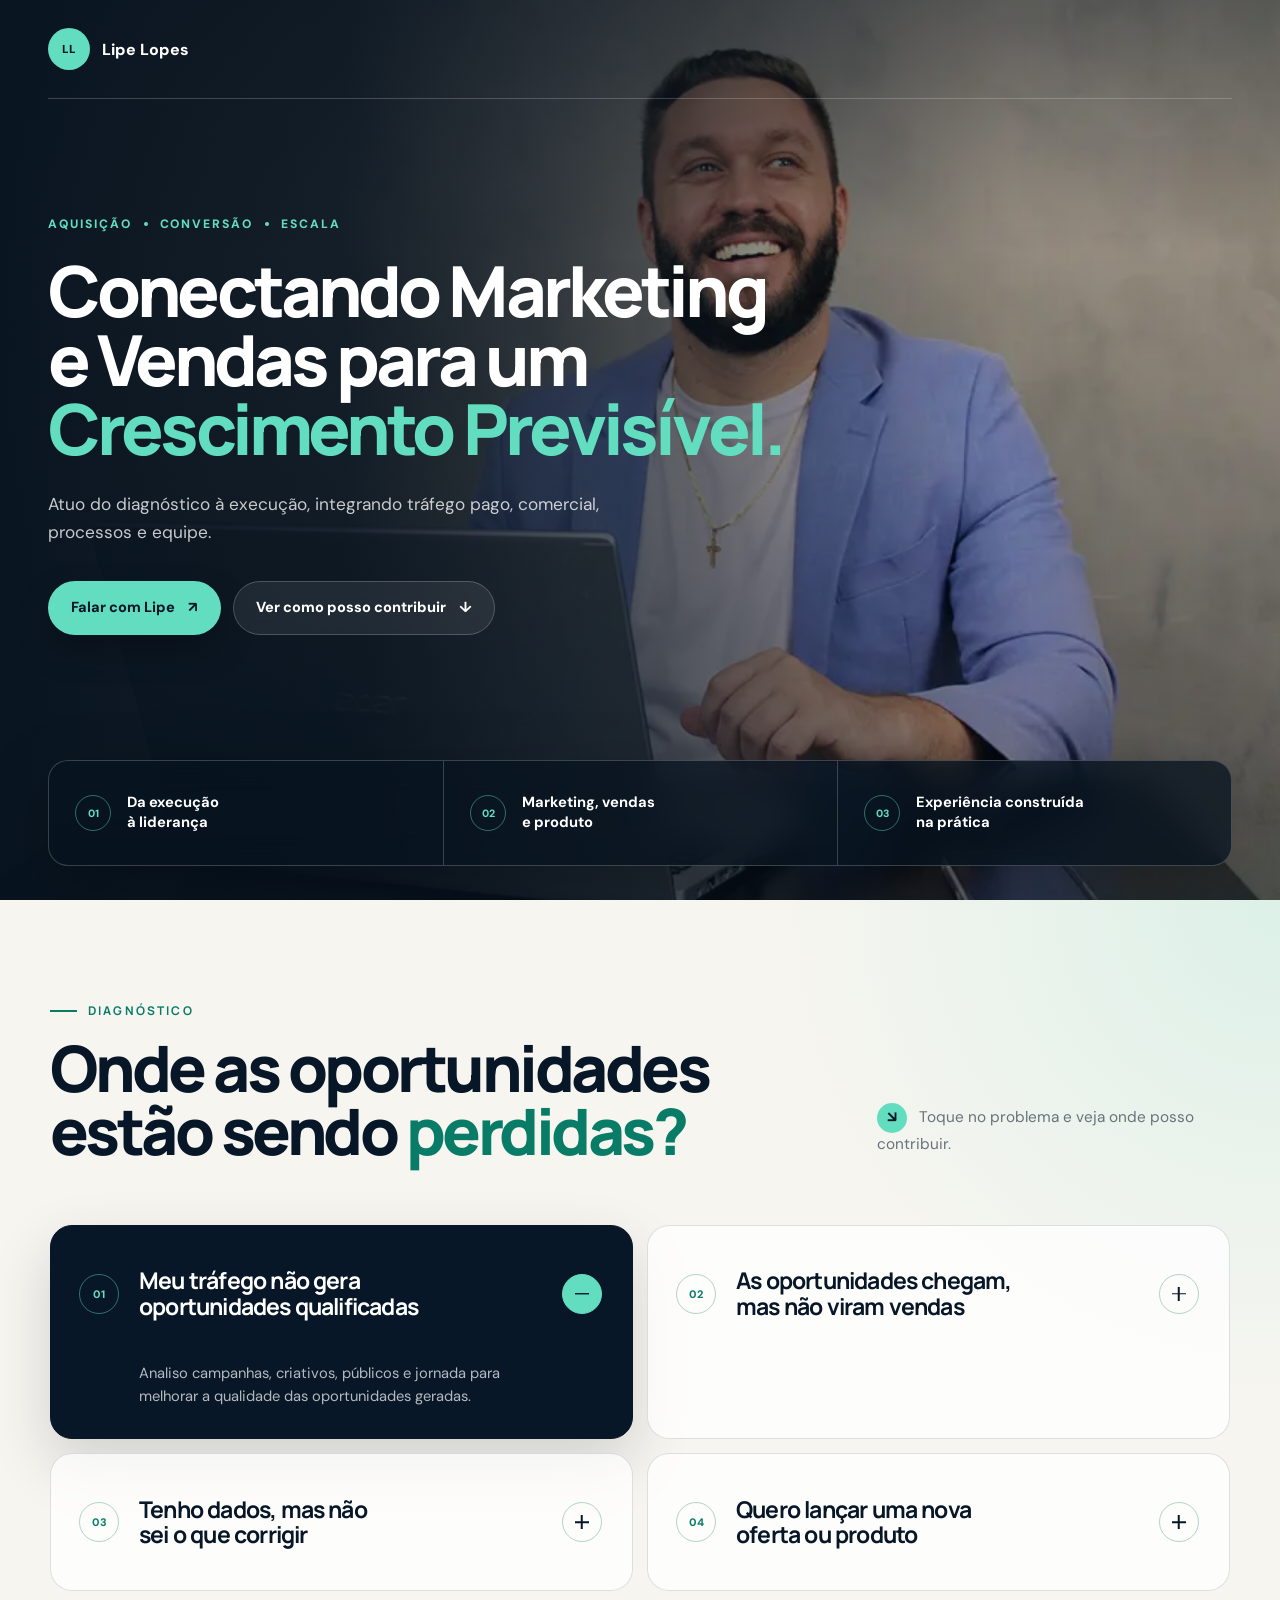
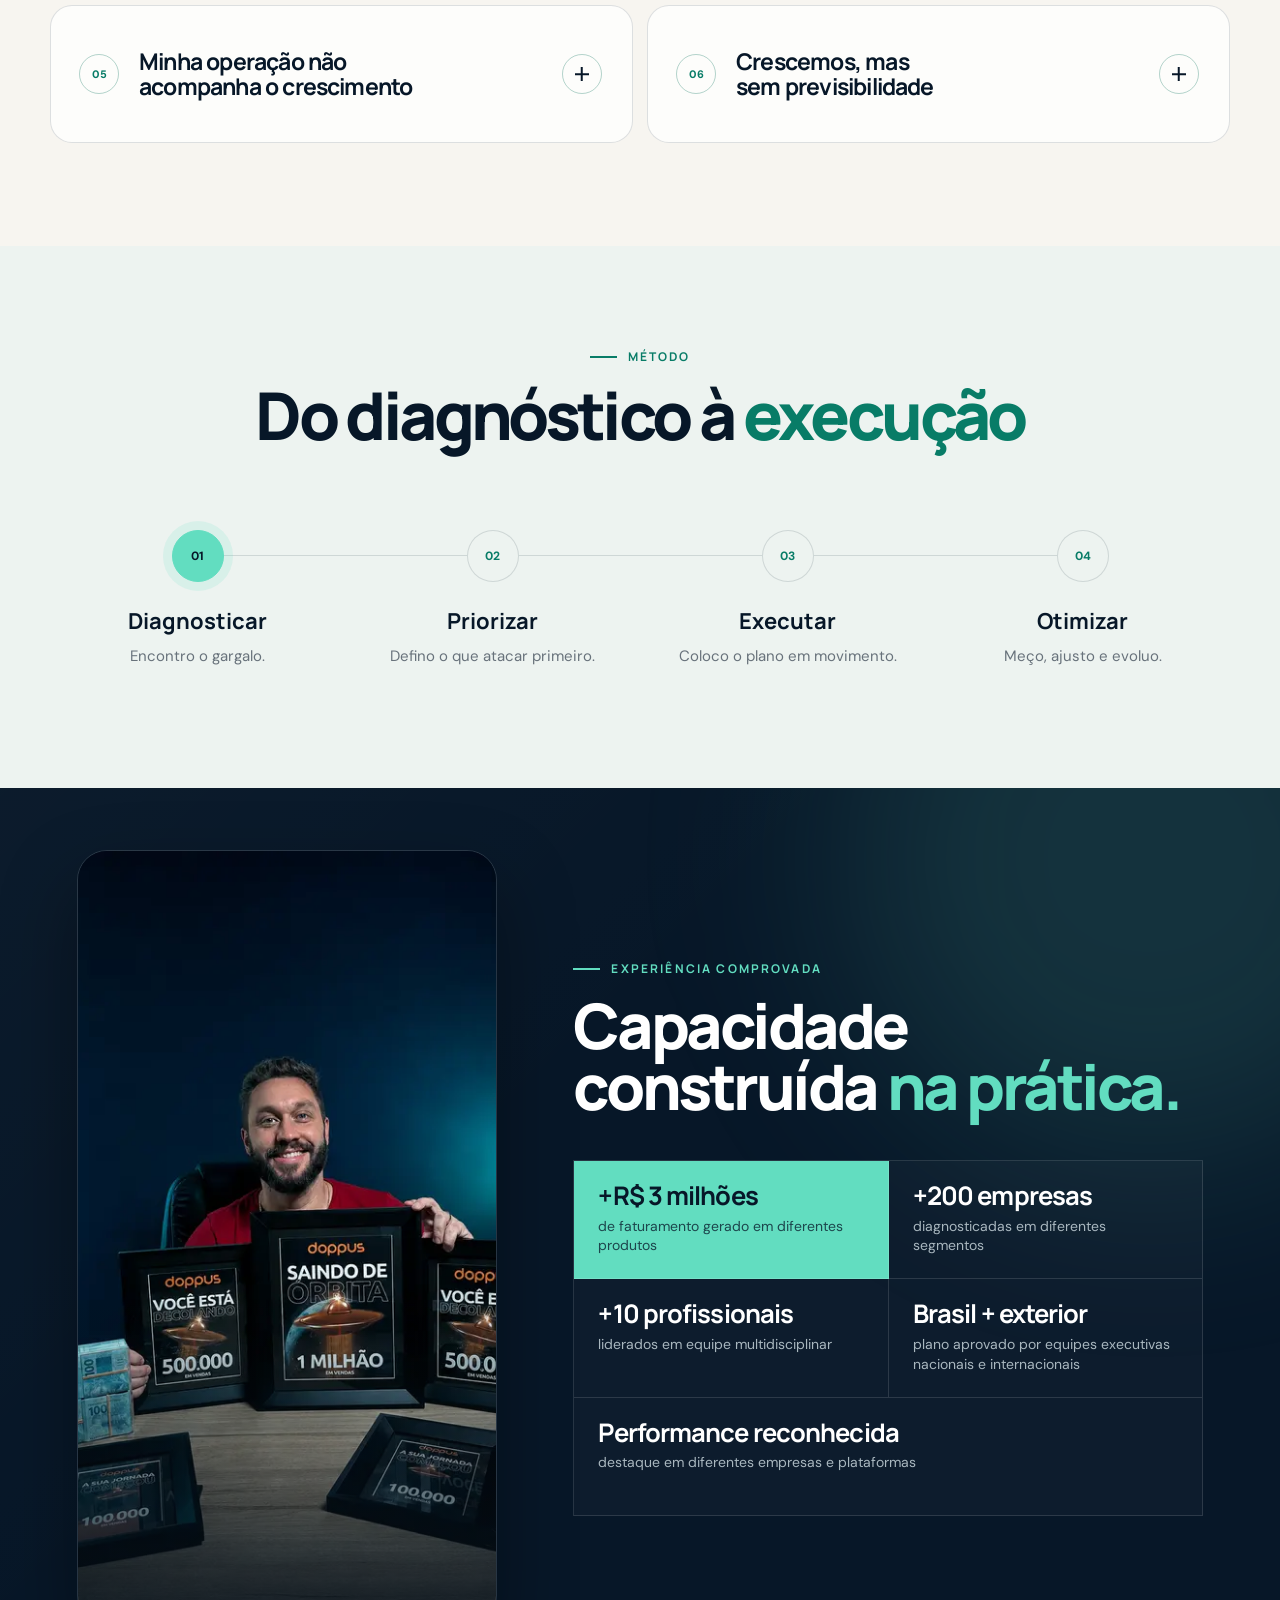
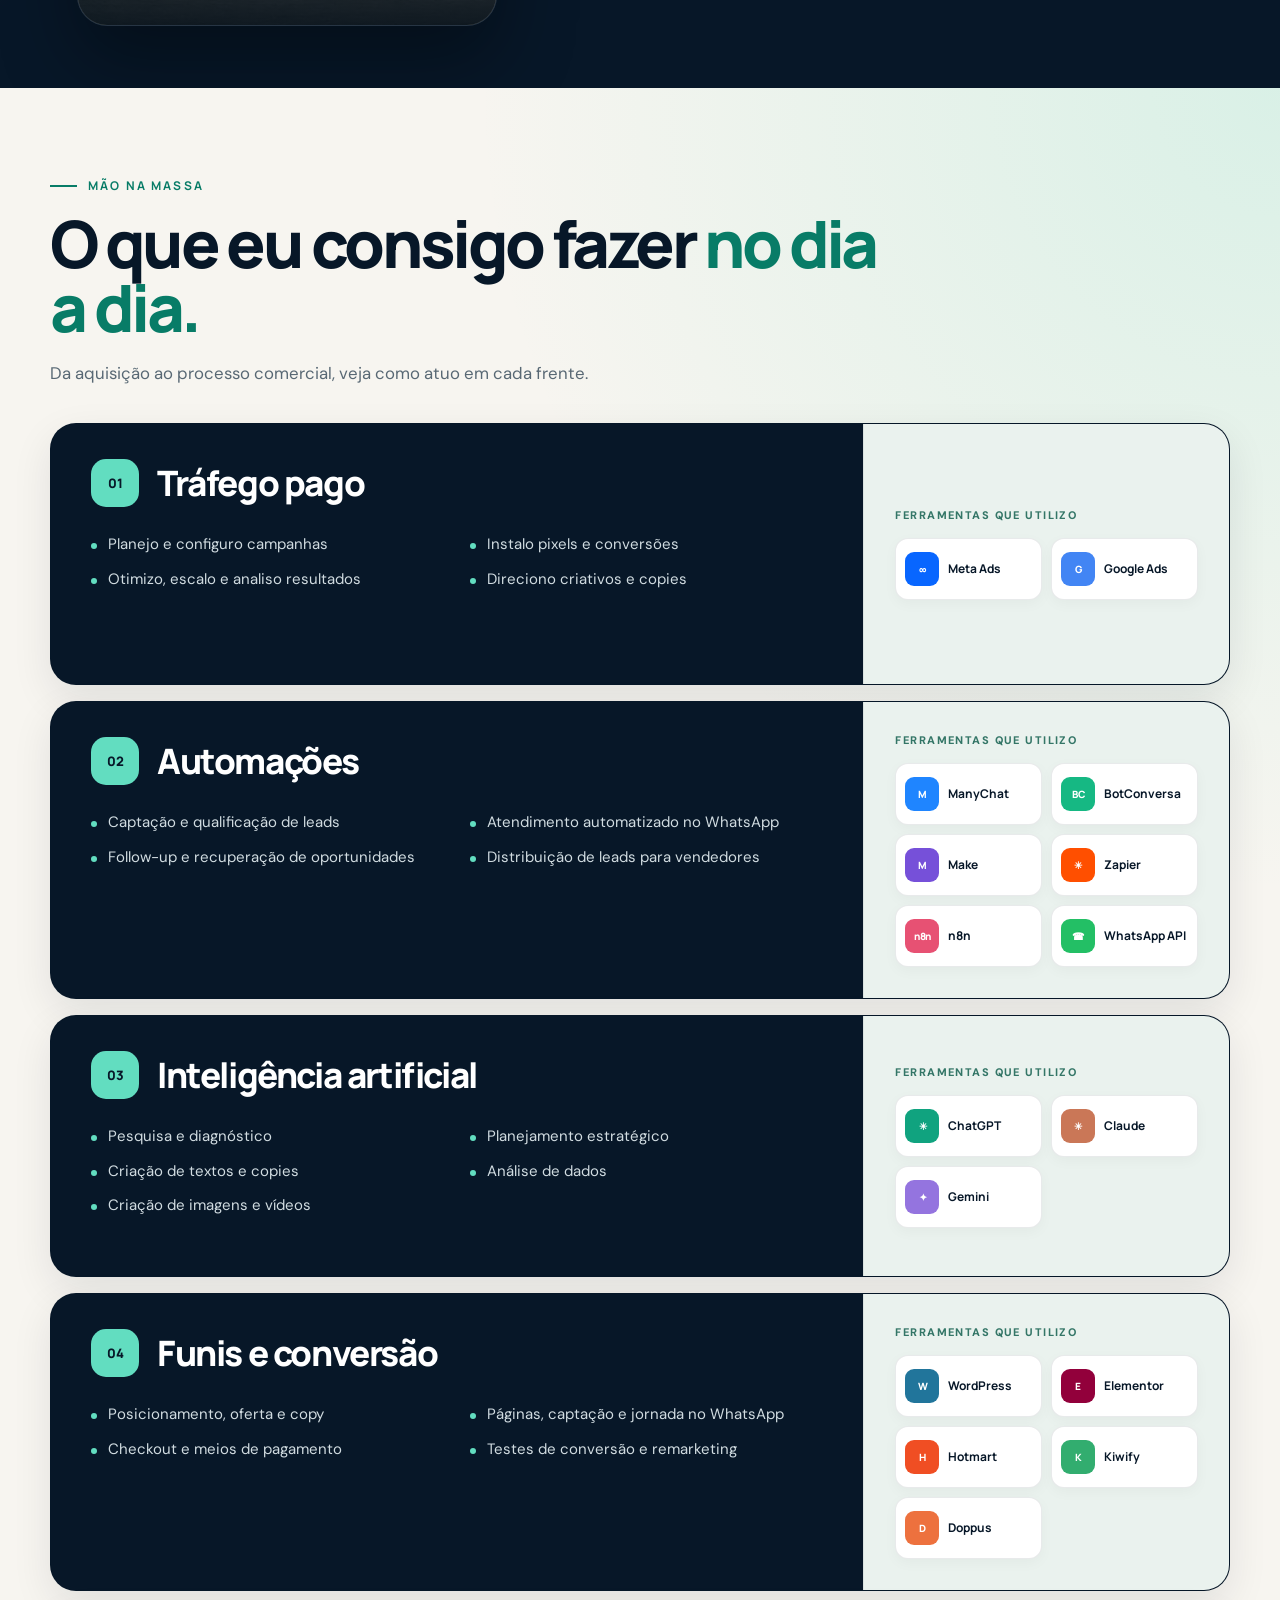
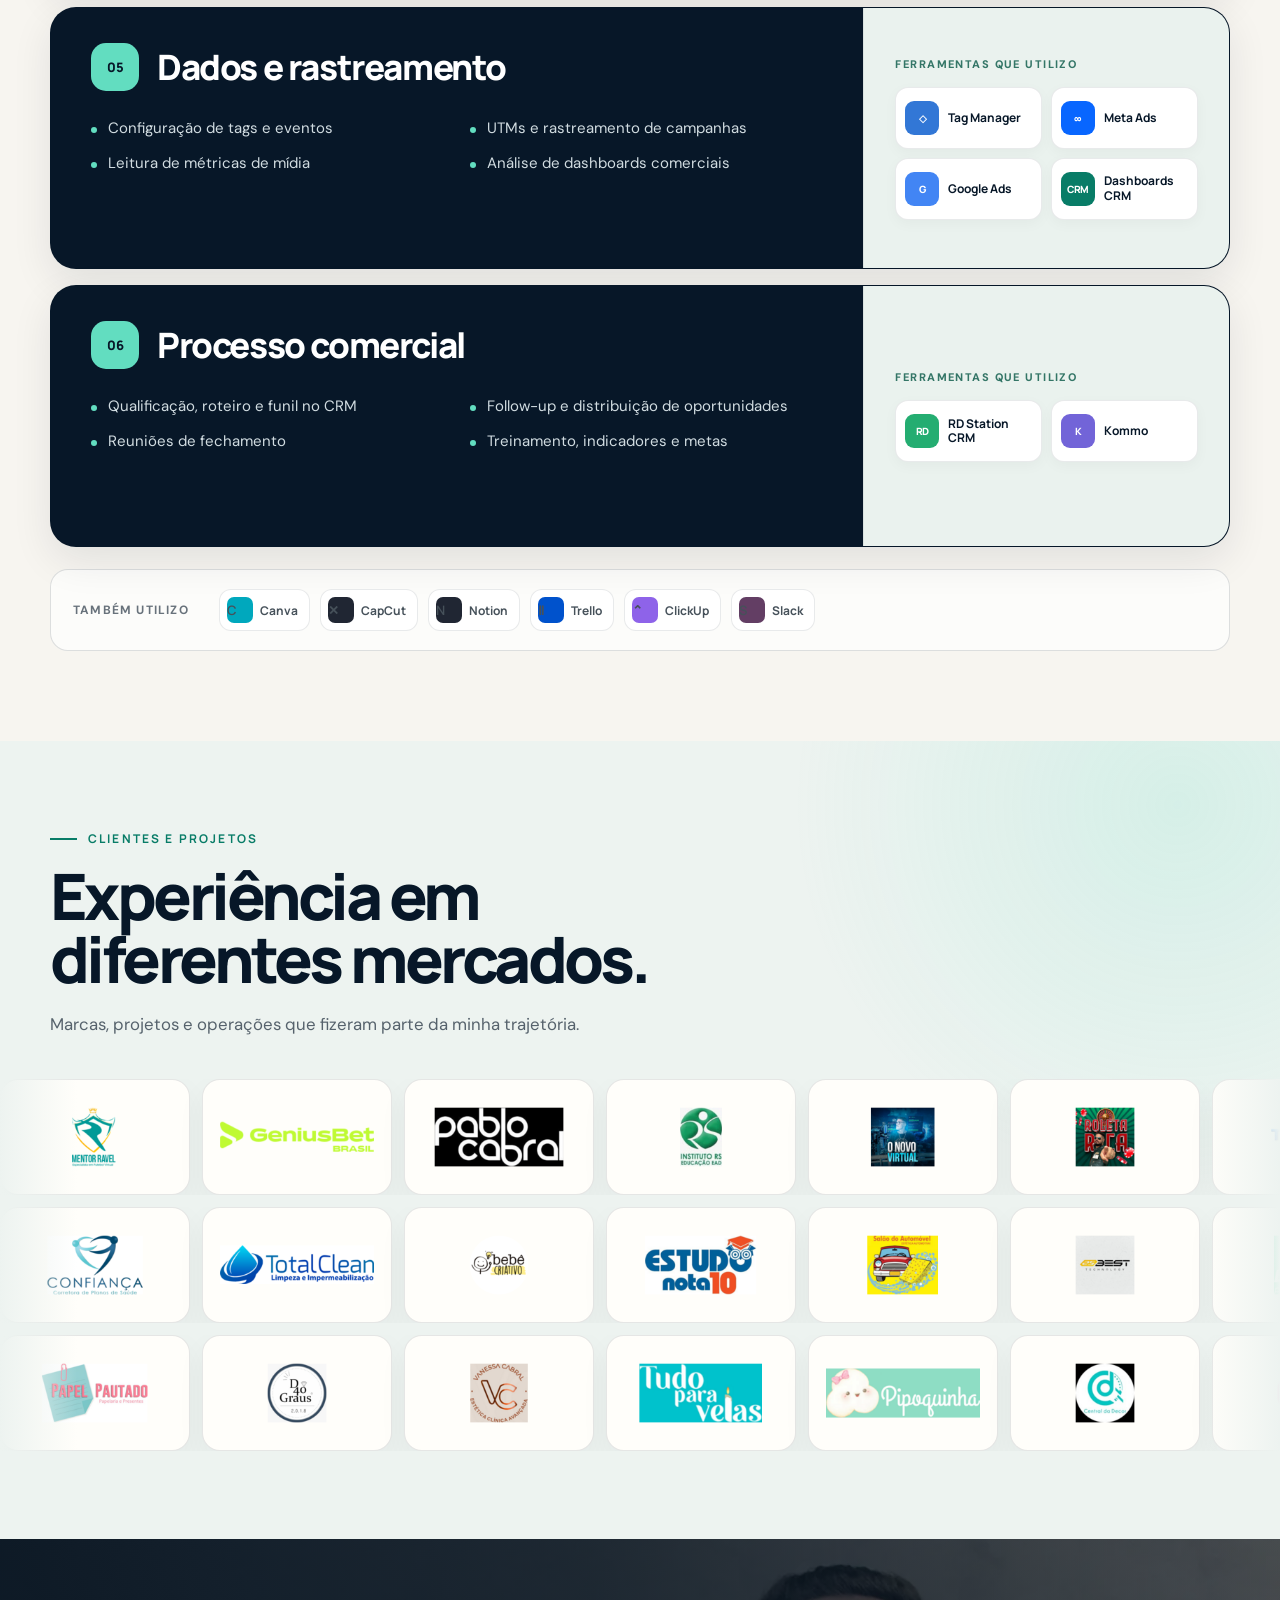
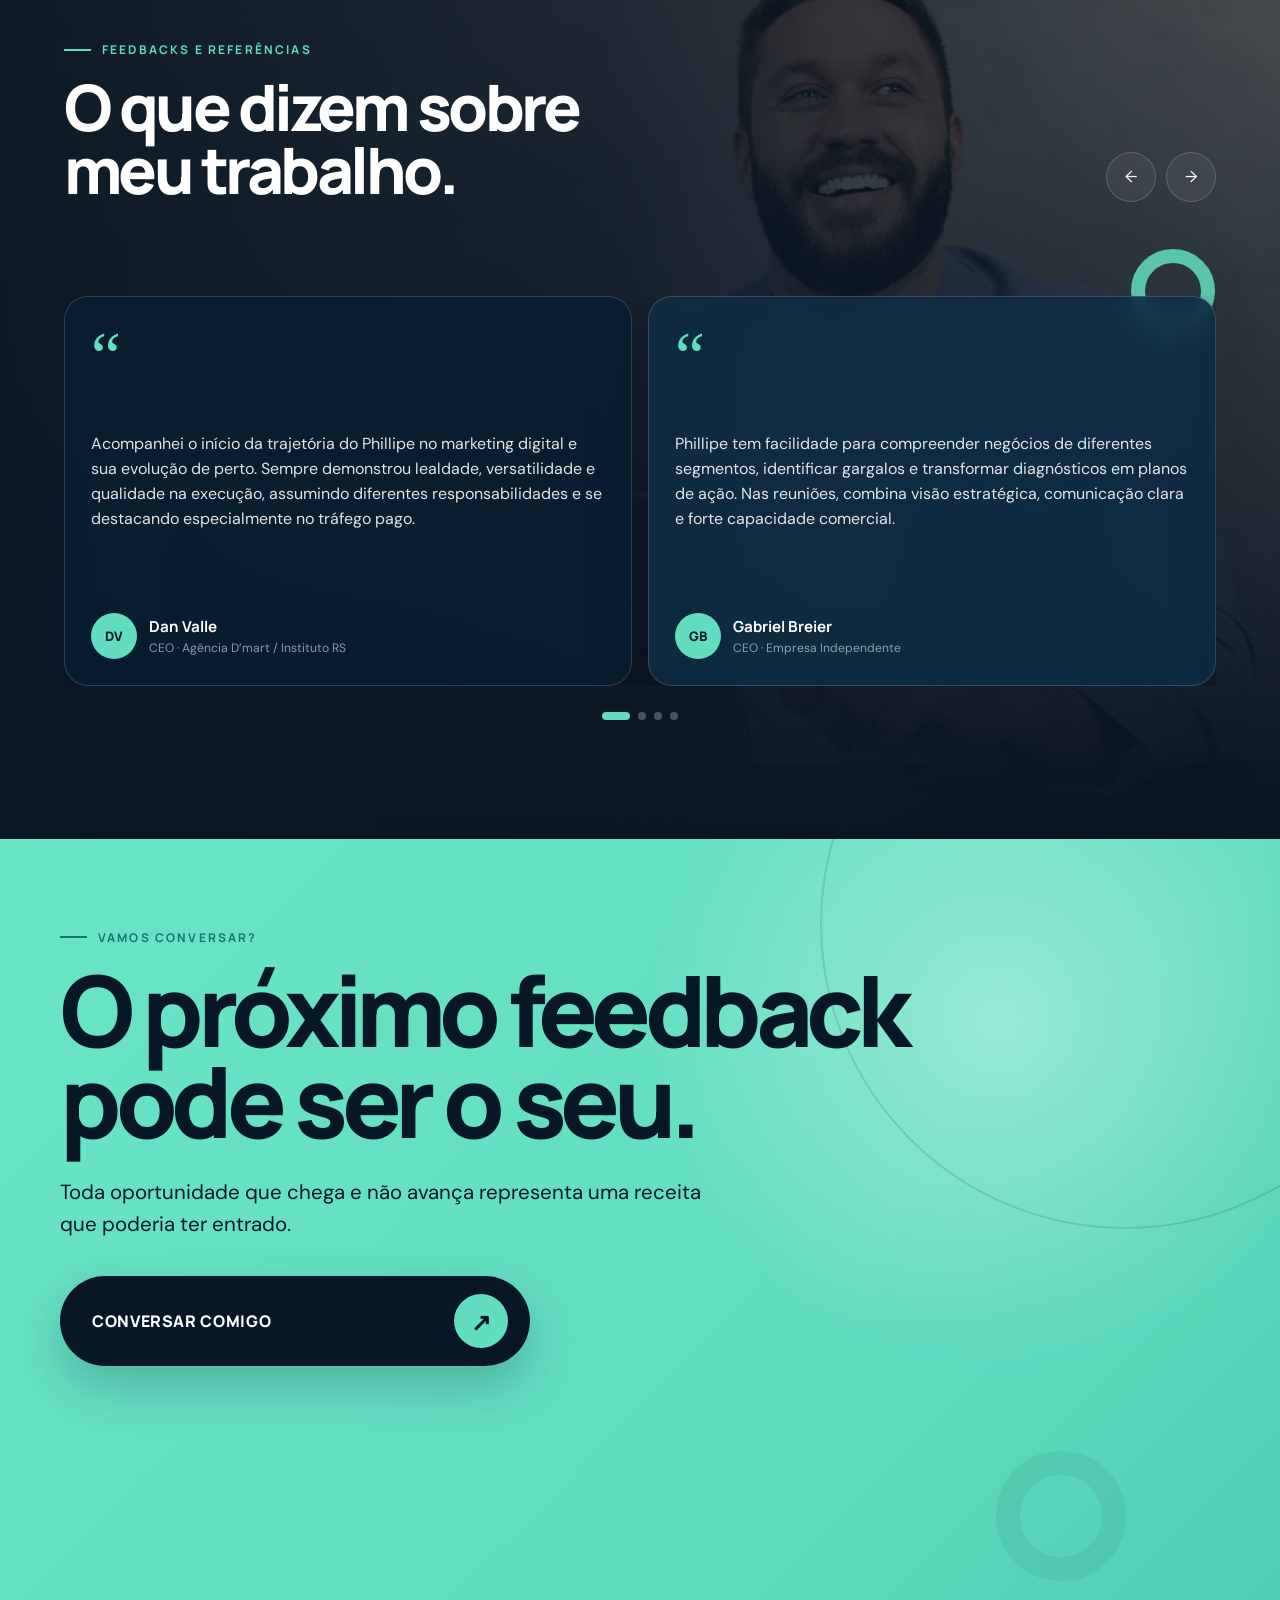
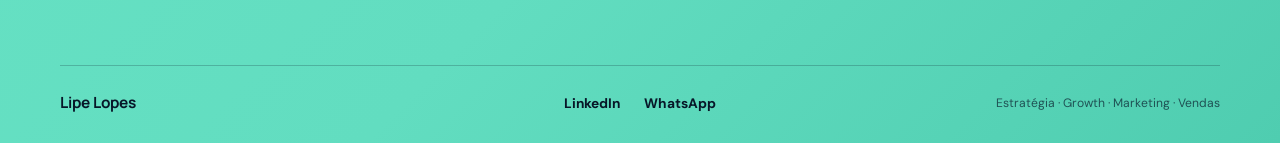
==== commit b6bcfac2: "Restaurar seção Método anterior" ====
--- a/index.html
+++ b/index.html
@@ -46,247 +46,10 @@
       </div>
     </div></section>
 
-    <section class="process-section" id="processo" aria-labelledby="processo-title">
-  <div class="container process-heading reveal">
-    <div class="process-heading-index" aria-hidden="true">01—05</div>
-    <div>
-      <p class="eyebrow"><span></span> Da projeção à execução</p>
-      <h2 id="processo-title">Entenda como eu vou fazer <em>isso se tornar realidade.</em></h2>
-    </div>
-    <p>O crescimento não nasce de uma ferramenta isolada. Eu diagnostico, construo e conecto cada parte da operação na ordem certa.</p>
-  </div>
-   <div class="process-flow">
-    <article class="process-step process-step-diagnostic">
-      <div class="container process-layout">
-        <div class="process-marker" aria-hidden="true"><span>01</span></div>
-        <div class="process-copy reveal">
-          <span class="process-kicker">Raio-X gratuito</span>
-          <h3>Antes de acelerar, eu descubro onde a sua empresa está <em>perdendo dinheiro.</em></h3>
-          <ul class="process-list" aria-label="Itens analisados no diagnóstico">
-            <li>Mercado, produto e oferta</li>
-            <li>Aquisição e jornada do lead</li>
-            <li>Atendimento e vendas</li>
-            <li>Gargalos e prioridades</li>
-          </ul>
-          <div class="process-output"><span>Saída da etapa</span><strong>Mapa de Crescimento + Plano de Ação</strong></div>
-        </div>
-        <div class="process-visual diagnostic-map reveal" aria-label="Mapa de crescimento em camadas: entender, identificar e priorizar">
-          <div class="growth-scene">
-            <div class="growth-scene-head">
-              <span><i>SPC</i> RAIO-X GRATUITO</span>
-              <small>DO DIAGNÓSTICO À AÇÃO</small>
-            </div>
-            <div class="growth-layers">
-              <div class="growth-layer growth-layer-one">
-                <span class="growth-layer-number">01</span>
-                <div><small>ENTENDER</small><strong>O que está acontecendo na sua operação</strong></div>
-                <i class="growth-layer-status" aria-hidden="true"></i>
-              </div>
-              <div class="growth-layer growth-layer-two">
-                <span class="growth-layer-number">02</span>
-                <div><small>IDENTIFICAR</small><strong>Onde estão os gargalos e as oportunidades</strong></div>
-                <i class="growth-layer-status" aria-hidden="true"></i>
-              </div>
-              <div class="growth-layer growth-layer-three">
-                <span class="growth-layer-number">03</span>
-                <div><small>PRIORIZAR</small><strong>O que resolver primeiro para gerar impacto</strong></div>
-                <i class="growth-layer-status" aria-hidden="true"></i>
-              </div>
-              <div class="growth-layer growth-layer-result">
-                <span class="growth-result-icon" aria-hidden="true"><i></i><i></i><i></i></span>
-                <div><small>ENTREGA DO RAIO-X</small><strong>Mapa de Crescimento</strong><b>Plano de ação organizado por urgência e impacto</b></div>
-                <span class="growth-result-arrow" aria-hidden="true">→</span>
-              </div>
-            </div>
-            <div class="growth-glow" aria-hidden="true"></div>
-          </div>
-        </div>
-      </div>
-    </article>
-     <article class="process-step process-step-page">
-      <div class="container process-layout">
-        <div class="process-marker" aria-hidden="true"><span>02</span></div>
-        <div class="process-copy reveal">
-          <span class="process-kicker">Preparar</span>
-          <h3>O diagnóstico vira uma página construída para <em>converter.</em></h3>
-          <ul class="process-list" aria-label="Elementos da página estratégica">
-            <li>Copy e estrutura estratégica</li>
-            <li>Oferta e provas</li>
-            <li>Rastreamento de eventos</li>
-            <li>Variações para otimização</li>
-          </ul>
-          <div class="process-output"><span>Saída da etapa</span><strong>O lead chega mais consciente e preparado</strong></div>
-        </div>
-        <div class="process-visual page-transform reveal" aria-label="Transformação de uma página genérica em uma landing page estratégica">
-          <div class="page-transform-stage">
-            <div class="page-transform-head">
-              <span><i>SPC</i> PÁGINA ESTRATÉGICA</span>
-              <small>DO GENÉRICO AO ESTRATÉGICO</small>
-            </div>
-            <div class="page-compare">
-              <div class="page-card page-card-before">
-                <span class="page-card-label">ANTES</span>
-                <div class="page-card-bar"><i></i><i></i><i></i></div>
-                <div class="page-before-body">
-                  <b></b><strong></strong><strong></strong><p></p><p></p>
-                  <div><i></i><i></i><i></i></div>
-                  <span></span>
-                </div>
-                <div class="page-before-note"><i></i><span>Mensagem sem direção</span></div>
-              </div>
-              <div class="page-transform-arrow" aria-hidden="true"><i></i><i></i><i></i></div>
-              <div class="page-card page-card-after">
-                <span class="page-card-label">DEPOIS</span>
-                <div class="page-card-bar"><i></i><i></i><i></i><b>SUA MARCA</b></div>
-                <div class="page-after-body">
-                  <small>UMA SOLUÇÃO CLARA PARA</small>
-                  <strong>Resolver o problema certo de quem precisa agir.</strong>
-                  <p>Mensagem, oferta e direção antes do primeiro contato.</p>
-                  <span>QUERO CONHECER A SOLUÇÃO <b>→</b></span>
-                  <div class="page-after-proof"><i>✓</i><b>Clareza</b><i>✓</i><b>Prova</b><i>✓</i><b>Ação</b></div>
-                </div>
-                <div class="page-after-note"><i></i><span>Página construída para converter</span></div>
-              </div>
-            </div>
-            <div class="page-transform-caption"><span>OFERTA CLARA</span><span>PROVAS</span><span>OBJEÇÕES</span><span>CTA</span></div>
-            <div class="page-transform-glow" aria-hidden="true"></div>
-          </div>
-        </div>
-      </div>
-    </article>
-     <article class="process-step process-step-crm">
-      <div class="container process-layout">
-        <div class="process-marker" aria-hidden="true"><span>03</span></div>
-        <div class="process-copy reveal">
-          <span class="process-kicker">Organizar</span>
-          <h3>O CRM transforma conversas soltas em <em>processo comercial.</em></h3>
-          <ul class="process-list" aria-label="Recursos da organização comercial">
-            <li>Pipeline personalizado</li>
-            <li>Tarefas e follow-up</li>
-            <li>Origem e histórico do lead</li>
-            <li>Painel da equipe e do gestor</li>
-          </ul>
-          <div class="process-output"><span>Saída da etapa</span><strong>Nenhuma oportunidade fica esquecida</strong></div>
-        </div>
-        <div class="process-visual crm-staircase reveal" aria-label="Escada de fechamento do CRM: contato, qualificação, negociação e venda">
-          <div class="crm-stair-stage">
-            <div class="crm-stair-head">
-              <span><i>SPC</i> PIPELINE COMERCIAL</span>
-              <small>CADA LEAD COM UM PRÓXIMO PASSO</small>
-            </div>
-            <div class="sales-stairs">
-              <div class="sales-step sales-step-contact">
-                <div class="sales-lead-card"><i></i><div><b></b><span></span></div></div>
-                <strong>CONTATO</strong><small>Lead entrou</small><span class="step-flow" aria-hidden="true">↗</span>
-              </div>
-              <div class="sales-step sales-step-qualification">
-                <div class="sales-lead-card"><i></i><div><b></b><span></span></div></div>
-                <strong>QUALIFICAÇÃO</strong><small>Perfil validado</small><span class="step-flow" aria-hidden="true">↗</span>
-              </div>
-              <div class="sales-step sales-step-negotiation">
-                <div class="sales-owner-tag">RESPONSÁVEL DEFINIDO</div>
-                <div class="sales-lead-card sales-lead-current"><i></i><div><b></b><span></span></div><em>AGORA</em></div>
-                <strong>NEGOCIAÇÃO</strong><small>Próxima ação clara</small><span class="step-flow" aria-hidden="true">↗</span>
-              </div>
-              <div class="sales-step sales-step-sale">
-                <div class="sales-lead-card sales-lead-won"><i>✓</i><div><b></b><span></span></div></div>
-                <strong>VENDA</strong><small>Oportunidade concluída</small>
-              </div>
-            </div>
-            <div class="crm-stair-base"><span><i></i>Origem registrada</span><span><i></i>Histórico completo</span><span><i></i>Follow-up definido</span></div>
-            <div class="crm-stair-glow" aria-hidden="true"></div>
-          </div>
-        </div>
-      </div>
-    </article>
-     <article class="process-step process-step-acquisition">
-      <div class="container process-layout">
-        <div class="process-marker" aria-hidden="true"><span>04</span></div>
-        <div class="process-copy reveal">
-          <span class="process-kicker">Acelerar</span>
-          <h3>Só então eu coloco tráfego em uma operação <em>pronta para vender.</em></h3>
-          <ul class="process-list" aria-label="Elementos da aquisição">
-            <li>Meta Ads e Google Ads</li>
-            <li>Criativos de alta conversão</li>
-            <li>Testes de oferta e público</li>
-            <li>Otimização por qualidade</li>
-          </ul>
-          <div class="process-output"><span>Saída da etapa</span><strong>Mais oportunidades certas entrando no sistema</strong></div>
-        </div>
-        <div class="process-visual acquisition-engine reveal" aria-label="Motor de aquisição conectando campanhas, criativos e público à operação comercial">
-          <div class="acquisition-stage">
-            <div class="acquisition-head">
-              <span><i>SPC</i> AQUISIÇÃO ATIVA</span>
-              <small>CAMPANHAS ALIMENTANDO O SISTEMA</small>
-            </div>
-            <div class="acquisition-flow">
-              <div class="engine-inputs">
-                <div class="engine-module"><i>M</i><span>META ADS</span><b aria-hidden="true">→</b></div>
-                <div class="engine-module"><i>G</i><span>GOOGLE ADS</span><b aria-hidden="true">→</b></div>
-                <div class="engine-module"><i>C</i><span>CRIATIVOS</span><b aria-hidden="true">→</b></div>
-                <div class="engine-module"><i>P</i><span>PÚBLICO</span><b aria-hidden="true">→</b></div>
-              </div>
-              <div class="engine-core">
-                <div class="engine-ring engine-ring-one" aria-hidden="true"></div>
-                <div class="engine-ring engine-ring-two" aria-hidden="true"></div>
-                <div class="engine-core-center"><small>ENTRADA QUALIFICADA</small><strong>Motor de<br>aquisição</strong><span>Campanha + criativo + público</span></div>
-              </div>
-              <div class="engine-output">
-                <div class="engine-leads" aria-hidden="true"><i></i><i></i><i></i></div>
-                <div class="engine-destination"><span>✓</span><small>DESTINO</small><strong>Operação pronta</strong><b>Página + CRM + Comercial</b></div>
-              </div>
-            </div>
-            <div class="acquisition-route"><span>ANÚNCIOS</span><i>→</i><span>OPORTUNIDADES CERTAS</span><i>→</i><strong>SISTEMA COMERCIAL</strong></div>
-            <div class="acquisition-glow" aria-hidden="true"></div>
-          </div>
-        </div>
-      </div>
-    </article>
-     <article class="process-step process-step-data">
-      <div class="container process-layout">
-        <div class="process-marker" aria-hidden="true"><span>05</span></div>
-        <div class="process-copy reveal">
-          <span class="process-kicker">Otimizar</span>
-          <h3>Os dados mostram o que corrigir e o crescimento ganha <em>previsibilidade.</em></h3>
-          <ul class="process-list" aria-label="Indicadores de gestão e otimização">
-            <li>Custo por oportunidade</li>
-            <li>Conversão por etapa</li>
-            <li>Desempenho comercial</li>
-            <li>Faturamento e retorno</li>
-          </ul>
-          <div class="process-output"><span>Resultado do SPC</span><strong>Decisões melhores, mais conversão e aumento do faturamento</strong></div>
-        </div>
-        <div class="process-visual growth-cycle-panel reveal" aria-label="Ciclo de crescimento previsível: medir, entender, ajustar e crescer">
-          <div class="growth-cycle-stage">
-            <div class="growth-cycle-head">
-              <span><i>SPC</i> SISTEMA CONECTADO</span>
-              <small>DADOS QUE ORIENTAM A PRÓXIMA DECISÃO</small>
-            </div>
-            <div class="growth-cycle-wheel">
-              <div class="cycle-outer-ring" aria-hidden="true"></div>
-              <div class="cycle-inner-ring" aria-hidden="true"></div>
-              <div class="cycle-center">
-                <small>RESULTADO DO SISTEMA</small>
-                <strong>Crescimento<br>Previsível</strong>
-                <span>Decisões com base em dados reais</span>
-              </div>
-              <div class="cycle-node cycle-node-measure"><i>01</i><div><small>MEDIR</small><strong>O que está acontecendo</strong></div></div>
-              <div class="cycle-node cycle-node-understand"><i>02</i><div><small>ENTENDER</small><strong>Onde está o gargalo</strong></div></div>
-              <div class="cycle-node cycle-node-adjust"><i>03</i><div><small>AJUSTAR</small><strong>O que corrigir agora</strong></div></div>
-              <div class="cycle-node cycle-node-grow"><i>04</i><div><small>CRESCER</small><strong>Repetir o que funciona</strong></div></div>
-              <span class="cycle-arrow cycle-arrow-one" aria-hidden="true">›</span>
-              <span class="cycle-arrow cycle-arrow-two" aria-hidden="true">›</span>
-              <span class="cycle-arrow cycle-arrow-three" aria-hidden="true">›</span>
-              <span class="cycle-arrow cycle-arrow-four" aria-hidden="true">›</span>
-            </div>
-            <div class="growth-cycle-caption"><span>DADOS DA OPERAÇÃO</span><i>→</i><strong>DECISÕES MELHORES</strong><i>→</i><span>NOVO CICLO</span></div>
-            <div class="growth-cycle-glow" aria-hidden="true"></div>
-          </div>
-        </div>
-      </div>
-    </article>
-  </div>
- </section>
+    <section class="lp-process-section" id="processo" aria-labelledby="processo-title"><div class="lp-shell">
+      <header class="lp-center-heading reveal"><p class="lp-eyebrow">Método</p><h2 id="processo-title">Do diagnóstico à <em>execução</em></h2></header>
+      <ol class="lp-process reveal"><li class="is-active"><span>01</span><strong>Diagnosticar</strong><small>Encontro o gargalo.</small></li><li><span>02</span><strong>Priorizar</strong><small>Defino o que atacar primeiro.</small></li><li><span>03</span><strong>Executar</strong><small>Coloco o plano em movimento.</small></li><li><span>04</span><strong>Otimizar</strong><small>Meço, ajusto e evoluo.</small></li></ol>
+    </div></section>
 
     <section class="lp-impact" id="resultados" aria-labelledby="resultados-title"><div class="lp-impact__glow" aria-hidden="true"></div><div class="lp-impact__inner">
       <figure class="lp-impact__photo reveal"><picture><source media="(max-width:680px)" srcset="assets/images/lipe-resultados-harmonizada-600.webp"><img src="assets/images/lipe-resultados-harmonizada-1000.webp" alt="Lipe Lopes com placas de premiação por resultados alcançados" width="1000" height="1333" loading="lazy"></picture></figure>
--- a/site-final.css
+++ b/site-final.css
@@ -66,396 +66,3 @@
 @media(max-width:850px){.lp-practice-card{grid-template-columns:minmax(0,1fr) minmax(240px,.48fr)}.lp-practice-card__copy{padding:28px}.lp-practice-card__tools{padding:24px}.lp-practice-card ul{grid-template-columns:1fr}}
 @media(max-width:720px){.lp-practice__header{margin-bottom:26px}.lp-practice__intro{font-size:15px;margin-top:15px}.lp-practice-list{gap:13px}.lp-practice-card{grid-template-columns:1fr;border-radius:21px}.lp-practice-card__copy{padding:24px 22px 23px}.lp-practice-card__heading{gap:12px;margin-bottom:20px}.lp-practice-card__number{width:40px;height:40px;border-radius:12px}.lp-practice-card h3{font-size:clamp(23px,6vw,28px)}.lp-practice-card li{font-size:14px}.lp-practice-card__tools{padding:21px 22px 24px;border-left:0;border-top:1px solid rgba(7,23,40,.07)}.lp-practice-card .lp-tool{min-height:59px}.lp-practice .lp-more-tools{display:block;padding:17px}.lp-practice .lp-more-tools>p{margin-bottom:12px}.lp-practice .lp-more-tools>div{flex-wrap:wrap;overflow:visible}}
 @media(max-width:380px){.lp-practice-card .lp-tool-grid{grid-template-columns:repeat(2,minmax(0,1fr))}.lp-practice-card .lp-tool{padding:7px;gap:6px}.lp-practice-card .lp-tool b{font-size:11px}.lp-brand-icon{width:30px;height:30px}}
-
-/* Jornada de execução — estilos isolados da seção */
-#processo { --container: 1216px; --soft: #edf3f0; font-family: "DM Sans", sans-serif; font-size: 16px; line-height: 1.5; }
-
-#processo .container { width: min(calc(100% - 48px), var(--container)); margin-inline: auto; }
-#processo .eyebrow {
-  display: flex; align-items: center; gap: 10px; margin: 0 0 22px; color: var(--green);
-  font-size: 12px; font-weight: 800; letter-spacing: .16em; text-transform: uppercase;
-}
-#processo .eyebrow span { width: 28px; height: 2px; background: var(--green); }
-#processo { overflow: hidden; background: var(--paper); color: var(--navy); }
-#processo .process-heading {
-  display: grid; grid-template-columns: 100px minmax(0, 1fr) 330px; gap: 42px; align-items: end;
-  padding-top: 126px; padding-bottom: 86px;
-}
-#processo .process-heading-index {
-  color: var(--green); font-family: Manrope, sans-serif; font-size: 12px; font-weight: 800; letter-spacing: .15em;
-  writing-mode: vertical-rl; transform: rotate(180deg);
-}
-#processo .process-heading .eyebrow { margin-bottom: 24px; color: var(--green); }
-#processo .process-heading h2 {
-  max-width: 800px; margin: 0; font-family: Manrope, sans-serif; font-size: clamp(52px, 6.1vw, 84px);
-  font-weight: 800; letter-spacing: -.06em; line-height: .96;
-}
-#processo .process-heading h2 em { color: var(--green); font-style: normal; }
-#processo .process-heading > p {
-  margin: 0 0 8px; padding-left: 28px; border-left: 1px solid var(--line); color: var(--muted);
-  font-size: 17px; line-height: 1.7;
-}
-#processo .process-flow { position: relative; }
-#processo .process-flow::before {
-  content: ""; position: absolute; z-index: 0; top: 0; bottom: 0; left: max(24px, calc((100vw - min(calc(100vw - 48px), var(--container))) / 2 + 49px));
-  width: 1px; background: linear-gradient(var(--mint), rgba(8,124,103,.22) 88%, transparent);
-}
-#processo .process-step { position: relative; border-top: 1px solid var(--line); }
-#processo .process-step:nth-child(even) { background: var(--soft); }
-#processo .process-layout {
-  position: relative; z-index: 1; display: grid; grid-template-columns: 100px minmax(280px, .82fr) minmax(420px, 1.18fr);
-  gap: 42px; align-items: center; min-height: 720px; padding-top: 88px; padding-bottom: 88px;
-}
-#processo .process-marker { align-self: stretch; display: flex; justify-content: center; padding-top: 3px; }
-#processo .process-marker span {
-  display: grid; place-items: center; width: 58px; height: 58px; border: 1px solid var(--green); border-radius: 50%;
-  background: var(--paper); color: var(--green); font-family: Manrope, sans-serif; font-size: 13px; font-weight: 800;
-}
-#processo .process-step:nth-child(even) .process-marker span { background: var(--soft); }
-#processo .process-kicker {
-  color: var(--green); font-size: 12px; font-weight: 850; letter-spacing: .16em; text-transform: uppercase;
-}
-#processo .process-copy h3 {
-  max-width: 500px; margin: 18px 0 30px; font-family: Manrope, sans-serif; font-size: clamp(37px, 4vw, 54px);
-  line-height: 1.03; letter-spacing: -.052em;
-}
-#processo .process-copy h3 em { color: var(--green); font-style: normal; }
-#processo .process-list {
-  display: grid; grid-template-columns: repeat(2, minmax(0, 1fr)); gap: 0 20px;
-  max-width: 530px; margin: 0; padding: 0; border-top: 1px solid var(--line); list-style: none;
-}
-#processo .process-list li {
-  position: relative; padding: 13px 0 13px 17px; border-bottom: 1px solid var(--line);
-  color: var(--navy); font-size: 14px; font-weight: 700;
-}
-#processo .process-list li::before { content: ""; position: absolute; left: 0; top: 21px; width: 6px; height: 6px; border-radius: 50%; background: var(--mint); }
-#processo .process-output { max-width: 530px; margin-top: 30px; padding-left: 18px; border-left: 3px solid var(--mint); }
-#processo .process-output span {
-  display: block; margin-bottom: 5px; color: var(--green); font-size: 10px; font-weight: 850; letter-spacing: .12em; text-transform: uppercase;
-}
-#processo .process-output strong { display: block; font-family: Manrope, sans-serif; font-size: 17px; line-height: 1.35; }
-#processo .process-visual {
-  position: relative; min-width: 0; min-height: 480px; overflow: hidden; border: 1px solid var(--line);
-  border-radius: 26px; background: var(--white); box-shadow: 0 30px 80px rgba(7,23,40,.12);
-}
-#processo .diagnostic-map { min-height: 540px; border-color: rgba(98,221,192,.22); background: var(--navy); box-shadow: 0 36px 90px rgba(7,23,40,.24); }
-#processo .growth-scene { position: absolute; inset: 0; overflow: hidden; padding: 25px 28px; background: radial-gradient(circle at 76% 78%, rgba(98,221,192,.18), transparent 36%), linear-gradient(145deg, #0b2034, #06131f 70%); perspective: 1100px; }
-#processo .growth-scene::before { content: ""; position: absolute; inset: 0; opacity: .22; background-image: linear-gradient(rgba(98,221,192,.08) 1px, transparent 1px), linear-gradient(90deg, rgba(98,221,192,.08) 1px, transparent 1px); background-size: 34px 34px; mask-image: linear-gradient(to bottom, transparent, #000 35%, #000); }
-#processo .growth-scene-head { position: relative; z-index: 4; display: flex; justify-content: space-between; align-items: center; color: var(--white); }
-#processo .growth-scene-head > span { display: flex; align-items: center; gap: 10px; font-size: 10px; font-weight: 900; letter-spacing: .12em; }
-#processo .growth-scene-head i { display: grid; place-items: center; width: 34px; height: 34px; border-radius: 50%; background: var(--mint); color: var(--navy); font-size: 9px; font-style: normal; letter-spacing: 0; box-shadow: 0 0 28px rgba(98,221,192,.3); }
-#processo .growth-scene-head small { color: rgba(255,255,255,.48); font-size: 9px; font-weight: 800; letter-spacing: .12em; }
-#processo .growth-layers { position: relative; z-index: 3; width: 92%; height: 410px; margin: 20px auto 0; transform: rotateX(5deg) rotateY(-4deg) rotateZ(-2deg); transform-style: preserve-3d; }
-#processo .growth-layer { position: absolute; left: 50%; display: grid; grid-template-columns: 42px 1fr auto; gap: 16px; align-items: center; width: 88%; min-height: 78px; padding: 14px 20px; border: 1px solid rgba(255,255,255,.88); border-radius: 17px; background: linear-gradient(135deg, rgba(255,255,255,.98), rgba(235,243,241,.96)); box-shadow: 0 18px 22px rgba(0,0,0,.28), 0 3px 0 #b7c6c3, inset 0 1px rgba(255,255,255,.95); transform-style: preserve-3d; }
-#processo .growth-layer::after { content: ""; position: absolute; z-index: -1; left: 13px; right: 13px; bottom: -10px; height: 18px; border-radius: 0 0 17px 17px; background: linear-gradient(to bottom, #a8bbb7, #637c79); transform: translateZ(-12px); }
-#processo .growth-layer-number { display: grid; place-items: center; width: 38px; height: 38px; border-radius: 12px; background: rgba(98,221,192,.2); color: var(--green); font-size: 10px; font-weight: 900; }
-#processo .growth-layer small { display: block; color: var(--green); font-size: 9px; font-weight: 900; letter-spacing: .12em; }
-#processo .growth-layer strong { display: block; margin-top: 5px; color: var(--navy); font-size: 12px; line-height: 1.3; }
-#processo .growth-layer-status { position: relative; display: block; width: 20px; height: 20px; border: 1px solid rgba(8,124,103,.25); border-radius: 50%; background: rgba(98,221,192,.15); }
-#processo .growth-layer-status::before { content: ""; position: absolute; left: 6px; top: 4px; width: 5px; height: 8px; border-right: 2px solid var(--green); border-bottom: 2px solid var(--green); transform: rotate(45deg); }
-#processo .growth-layer-one { top: 4px; width: 80%; transform: translateX(-46%) translateZ(-30px); opacity: .88; }
-#processo .growth-layer-two { top: 94px; width: 86%; transform: translateX(-49%) translateZ(0); }
-#processo .growth-layer-three { top: 184px; width: 92%; transform: translateX(-52%) translateZ(30px); }
-#processo .growth-layer-result { top: 292px; grid-template-columns: 54px 1fr auto; width: 102%; min-height: 94px; border-color: rgba(255,255,255,.55); background: linear-gradient(125deg, #8aefd8, var(--mint) 46%, #45c8aa); box-shadow: 0 28px 38px rgba(0,0,0,.38), 0 4px 0 #278f79, 0 0 42px rgba(98,221,192,.22), inset 0 1px rgba(255,255,255,.72); transform: translateX(-50%) translateZ(72px); }
-#processo .growth-layer-result::after { background: linear-gradient(to bottom, #2faa90, #126b59); }
-#processo .growth-result-icon { display: flex; align-items: end; justify-content: center; gap: 4px; width: 48px; height: 48px; padding: 10px; border-radius: 14px; background: rgba(7,23,40,.9); }
-#processo .growth-result-icon i { display: block; width: 6px; border-radius: 2px 2px 0 0; background: var(--mint); }
-#processo .growth-result-icon i:nth-child(1) { height: 11px; }
-#processo .growth-result-icon i:nth-child(2) { height: 18px; }
-#processo .growth-result-icon i:nth-child(3) { height: 27px; }
-#processo .growth-layer-result small { color: rgba(7,23,40,.58); }
-#processo .growth-layer-result strong { margin-top: 2px; font-family: Manrope, sans-serif; font-size: 21px; letter-spacing: -.035em; }
-#processo .growth-layer-result b { display: block; margin-top: 3px; color: rgba(7,23,40,.67); font-size: 10px; font-weight: 700; }
-#processo .growth-result-arrow { display: grid; place-items: center; width: 38px; height: 38px; border-radius: 50%; background: var(--navy); color: var(--mint); font-size: 20px; box-shadow: 0 9px 18px rgba(7,23,40,.2); }
-#processo .growth-glow { position: absolute; right: -80px; bottom: -110px; width: 330px; height: 330px; border-radius: 50%; background: rgba(98,221,192,.16); filter: blur(45px); }
-#processo .page-transform { min-height: 540px; border-color: rgba(98,221,192,.2); background: var(--navy); box-shadow: 0 36px 90px rgba(7,23,40,.22); }
-#processo .page-transform-stage { position: absolute; inset: 0; overflow: hidden; padding: 25px 28px; background: radial-gradient(circle at 72% 62%, rgba(98,221,192,.2), transparent 35%), linear-gradient(145deg, #0b2034, #06131f 72%); perspective: 1200px; }
-#processo .page-transform-stage::before { content: ""; position: absolute; inset: 0; opacity: .18; background-image: linear-gradient(rgba(98,221,192,.08) 1px, transparent 1px), linear-gradient(90deg, rgba(98,221,192,.08) 1px, transparent 1px); background-size: 34px 34px; mask-image: linear-gradient(to bottom, transparent, #000 32%, #000); }
-#processo .page-transform-head { position: relative; z-index: 5; display: flex; justify-content: space-between; align-items: center; color: var(--white); }
-#processo .page-transform-head > span { display: flex; align-items: center; gap: 10px; font-size: 10px; font-weight: 900; letter-spacing: .12em; }
-#processo .page-transform-head i { display: grid; place-items: center; width: 34px; height: 34px; border-radius: 50%; background: var(--mint); color: var(--navy); font-size: 9px; font-style: normal; letter-spacing: 0; box-shadow: 0 0 28px rgba(98,221,192,.3); }
-#processo .page-transform-head small { color: rgba(255,255,255,.48); font-size: 9px; font-weight: 800; letter-spacing: .12em; }
-#processo .page-compare { position: relative; z-index: 3; display: grid; grid-template-columns: .82fr 54px 1.18fr; align-items: center; gap: 12px; width: 96%; min-height: 400px; margin: 13px auto 0; transform-style: preserve-3d; }
-#processo .page-card { position: relative; height: 350px; border-radius: 18px; transform-style: preserve-3d; }
-#processo .page-card::after { content: ""; position: absolute; z-index: -1; left: 12px; right: 12px; bottom: -12px; height: 22px; border-radius: 0 0 18px 18px; }
-#processo .page-card-label { position: absolute; z-index: 4; left: 50%; top: -15px; min-width: 88px; padding: 8px 12px; border-radius: 99px; text-align: center; font-size: 9px; font-weight: 900; letter-spacing: .11em; transform: translateX(-50%); }
-#processo .page-card-bar { display: flex; align-items: center; gap: 5px; height: 40px; padding: 0 14px; border-bottom: 1px solid rgba(7,23,40,.1); }
-#processo .page-card-bar > i { width: 6px; height: 6px; border-radius: 50%; background: rgba(7,23,40,.2); }
-#processo .page-card-before { border: 1px solid rgba(255,255,255,.72); background: #dfe4e5; box-shadow: 0 25px 42px rgba(0,0,0,.32), 0 3px 0 #849294; transform: rotateY(9deg) rotateZ(-2.5deg) translateZ(-18px); opacity: .78; filter: saturate(.38); }
-#processo .page-card-before::after { background: linear-gradient(#879496,#536164); }
-#processo .page-card-before .page-card-label { background: #f0f2f2; color: #526063; box-shadow: 0 8px 18px rgba(0,0,0,.18); }
-#processo .page-before-body { padding: 28px 20px; }
-#processo .page-before-body > b, #processo .page-before-body > strong, #processo .page-before-body > p, #processo .page-before-body > span { display: block; border-radius: 99px; background: #aab4b5; }
-#processo .page-before-body > b { width: 42%; height: 8px; margin-bottom: 19px; }
-#processo .page-before-body > strong { width: 90%; height: 12px; margin-top: 9px; }
-#processo .page-before-body > strong + strong { width: 66%; }
-#processo .page-before-body > p { width: 100%; height: 7px; margin: 22px 0 0; }
-#processo .page-before-body > p + p { width: 73%; margin-top: 8px; }
-#processo .page-before-body > div { display: grid; grid-template-columns: repeat(3,1fr); gap: 8px; margin-top: 30px; }
-#processo .page-before-body > div i { height: 58px; border-radius: 8px; background: #bbc3c4; }
-#processo .page-before-body > span { width: 52%; height: 25px; margin: 25px auto 0; }
-#processo .page-before-note, #processo .page-after-note { position: absolute; left: 50%; bottom: -23px; display: flex; align-items: center; gap: 8px; width: max-content; max-width: 90%; padding: 9px 12px; border-radius: 10px; font-size: 9px; font-weight: 800; transform: translateX(-50%) translateZ(20px); }
-#processo .page-before-note { background: #f1f3f3; color: #5a6668; box-shadow: 0 10px 20px rgba(0,0,0,.18); }
-#processo .page-before-note i { width: 7px; height: 7px; border-radius: 50%; background: #8f9b9d; }
-#processo .page-transform-arrow { display: flex; justify-content: center; align-items: center; gap: 2px; }
-#processo .page-transform-arrow i { width: 15px; height: 15px; border-top: 3px solid var(--mint); border-right: 3px solid var(--mint); transform: rotate(45deg); filter: drop-shadow(0 0 8px rgba(98,221,192,.75)); }
-#processo .page-transform-arrow i:nth-child(1) { opacity: .3; }
-#processo .page-transform-arrow i:nth-child(2) { opacity: .62; }
-#processo .page-card-after { border: 1px solid rgba(98,221,192,.48); background: linear-gradient(155deg,#102c45,var(--navy)); color: var(--white); box-shadow: 0 30px 52px rgba(0,0,0,.4), 0 4px 0 #1d806d, 0 0 42px rgba(98,221,192,.12); transform: rotateY(-7deg) rotateZ(2deg) translateZ(45px); }
-#processo .page-card-after::after { background: linear-gradient(#1c806c,#0e4a3f); }
-#processo .page-card-after .page-card-label { background: var(--mint); color: var(--navy); box-shadow: 0 10px 24px rgba(98,221,192,.3); }
-#processo .page-card-after .page-card-bar { border-color: rgba(255,255,255,.1); }
-#processo .page-card-after .page-card-bar > i { background: rgba(255,255,255,.28); }
-#processo .page-card-after .page-card-bar > b { margin-left: auto; color: var(--mint); font-size: 8px; letter-spacing: .1em; }
-#processo .page-after-body { padding: 31px 25px; }
-#processo .page-after-body > small { color: var(--mint); font-size: 8px; font-weight: 900; letter-spacing: .12em; }
-#processo .page-after-body > strong { display: block; max-width: 280px; margin-top: 10px; font-family: Manrope,sans-serif; font-size: 22px; line-height: 1.05; letter-spacing: -.04em; }
-#processo .page-after-body > p { max-width: 275px; margin: 12px 0 0; color: rgba(255,255,255,.58); font-size: 9px; line-height: 1.45; }
-#processo .page-after-body > span { display: flex; justify-content: space-between; align-items: center; width: 88%; margin-top: 20px; padding: 11px 13px; border-radius: 9px; background: var(--mint); color: var(--navy); font-size: 8px; font-weight: 900; letter-spacing: .05em; box-shadow: 0 10px 22px rgba(98,221,192,.15); }
-#processo .page-after-body > span b { font-size: 14px; }
-#processo .page-after-proof { display: grid; grid-template-columns: auto 1fr auto 1fr auto 1fr; gap: 5px; align-items: center; margin-top: 20px; color: rgba(255,255,255,.72); font-size: 8px; }
-#processo .page-after-proof i { display: grid; place-items: center; width: 16px; height: 16px; border-radius: 50%; background: rgba(98,221,192,.13); color: var(--mint); font-size: 8px; font-style: normal; }
-#processo .page-after-proof b { font-weight: 700; }
-#processo .page-after-note { background: var(--mint); color: var(--navy); box-shadow: 0 12px 26px rgba(0,0,0,.25); }
-#processo .page-after-note i { width: 7px; height: 7px; border-radius: 50%; background: var(--green); box-shadow: 0 0 0 4px rgba(8,124,103,.12); }
-#processo .page-transform-caption { position: absolute; z-index: 5; left: 50%; bottom: 17px; display: flex; gap: 7px; transform: translateX(-50%); }
-#processo .page-transform-caption span { padding: 6px 9px; border: 1px solid rgba(98,221,192,.18); border-radius: 99px; background: rgba(7,23,40,.62); color: rgba(255,255,255,.55); font-size: 7px; font-weight: 850; letter-spacing: .08em; white-space: nowrap; backdrop-filter: blur(8px); }
-#processo .page-transform-glow { position: absolute; right: -70px; bottom: -100px; width: 300px; height: 300px; border-radius: 50%; background: rgba(98,221,192,.16); filter: blur(46px); }
-#processo .crm-staircase { min-height: 540px; border-color: rgba(98,221,192,.2); background: var(--navy); box-shadow: 0 36px 90px rgba(7,23,40,.22); }
-#processo .crm-stair-stage { position: absolute; inset: 0; overflow: hidden; padding: 25px 28px; background: radial-gradient(circle at 76% 72%, rgba(98,221,192,.19), transparent 35%), linear-gradient(145deg,#0b2034,#06131f 72%); perspective: 1200px; }
-#processo .crm-stair-stage::before { content: ""; position: absolute; inset: 0; opacity: .18; background-image: linear-gradient(rgba(98,221,192,.08) 1px,transparent 1px),linear-gradient(90deg,rgba(98,221,192,.08) 1px,transparent 1px); background-size: 34px 34px; mask-image: linear-gradient(to bottom,transparent,#000 32%,#000); }
-#processo .crm-stair-head { position: relative; z-index: 6; display: flex; justify-content: space-between; align-items: center; color: var(--white); }
-#processo .crm-stair-head > span { display: flex; align-items: center; gap: 10px; font-size: 10px; font-weight: 900; letter-spacing: .12em; }
-#processo .crm-stair-head i { display: grid; place-items: center; width: 34px; height: 34px; border-radius: 50%; background: var(--mint); color: var(--navy); font-size: 9px; font-style: normal; letter-spacing: 0; box-shadow: 0 0 28px rgba(98,221,192,.3); }
-#processo .crm-stair-head small { color: rgba(255,255,255,.48); font-size: 9px; font-weight: 800; letter-spacing: .12em; }
-#processo .sales-stairs { position: relative; z-index: 3; display: flex; align-items: end; width: 96%; height: 390px; margin: 16px auto 0; transform: rotateY(-7deg) rotateX(3deg) rotateZ(-1deg); transform-style: preserve-3d; }
-#processo .sales-step { position: relative; flex: 1; min-width: 0; border: 1px solid rgba(98,221,192,.28); border-bottom: 0; background: linear-gradient(145deg,#102b43,#081a2a); color: var(--white); box-shadow: inset 0 1px rgba(255,255,255,.06), 10px 18px 28px rgba(0,0,0,.3); transform-style: preserve-3d; }
-#processo .sales-step::before { content: ""; position: absolute; left: -1px; right: -1px; top: -16px; height: 16px; border: 1px solid rgba(98,221,192,.42); border-bottom: 0; background: linear-gradient(135deg,#1b4b57,#0e2938); transform: skewX(-42deg); transform-origin: bottom; box-shadow: 0 -1px rgba(255,255,255,.08); }
-#processo .sales-step-contact { height: 112px; }
-#processo .sales-step-qualification { height: 172px; }
-#processo .sales-step-negotiation { height: 235px; border-color: rgba(98,221,192,.66); background: linear-gradient(145deg,#164c50,#0b2737); box-shadow: inset 0 1px rgba(255,255,255,.08), 10px 18px 34px rgba(0,0,0,.34), 0 0 34px rgba(98,221,192,.1); }
-#processo .sales-step-sale { height: 300px; background: linear-gradient(145deg,#116653,#09291f); }
-#processo .sales-step > strong { position: absolute; left: 0; right: 0; bottom: 24px; display: block; padding: 0 8px; font-size: 10px; letter-spacing: .07em; text-align: center; }
-#processo .sales-step > small { position: absolute; left: 0; right: 0; bottom: 9px; color: rgba(255,255,255,.46); font-size: 8px; text-align: center; }
-#processo .sales-lead-card { position: absolute; z-index: 3; left: 50%; top: -79px; display: grid; grid-template-columns: 32px 1fr; gap: 9px; align-items: center; width: 90%; min-height: 65px; padding: 10px; border: 1px solid rgba(98,221,192,.42); border-radius: 12px; background: linear-gradient(145deg,rgba(24,61,82,.98),rgba(7,23,40,.98)); box-shadow: 0 18px 27px rgba(0,0,0,.4),0 3px 0 #174e48; transform: translateX(-50%) translateZ(28px); }
-#processo .sales-lead-card > i { display: grid; place-items: center; width: 31px; height: 31px; border-radius: 50%; background: rgba(98,221,192,.18); color: var(--mint); font-size: 13px; font-style: normal; }
-#processo .sales-lead-card > i:empty::before { content: ""; width: 10px; height: 10px; border-radius: 50%; background: var(--mint); box-shadow: 0 8px 0 3px var(--mint); transform: translateY(-4px); }
-#processo .sales-lead-card b, #processo .sales-lead-card span { display: block; height: 5px; border-radius: 99px; background: rgba(255,255,255,.66); }
-#processo .sales-lead-card b { width: 80%; }
-#processo .sales-lead-card span { width: 55%; margin-top: 7px; background: rgba(255,255,255,.22); }
-#processo .sales-lead-current { border-color: var(--mint); box-shadow: 0 20px 32px rgba(0,0,0,.45),0 3px 0 #2a9f87,0 0 28px rgba(98,221,192,.22); }
-#processo .sales-lead-current em { position: absolute; right: 6px; top: 6px; padding: 4px 5px; border-radius: 5px; background: var(--mint); color: var(--navy); font-size: 6px; font-style: normal; font-weight: 900; letter-spacing: .06em; }
-#processo .sales-lead-won { border-color: rgba(98,221,192,.8); }
-#processo .sales-lead-won > i { background: var(--mint); color: var(--navy); font-weight: 900; }
-#processo .sales-owner-tag { position: absolute; z-index: 5; left: 50%; top: -112px; width: max-content; padding: 7px 9px; border-radius: 7px; background: var(--mint); color: var(--navy); font-size: 7px; font-weight: 900; letter-spacing: .07em; box-shadow: 0 10px 20px rgba(0,0,0,.24); transform: translateX(-50%) translateZ(45px); }
-#processo .step-flow { position: absolute; z-index: 5; right: -15px; top: -55px; color: var(--mint); font-size: 25px; font-weight: 300; filter: drop-shadow(0 0 7px rgba(98,221,192,.7)); transform: translateZ(55px); }
-#processo .crm-stair-base { position: absolute; z-index: 5; left: 50%; bottom: 17px; display: flex; gap: 7px; transform: translateX(-50%); }
-#processo .crm-stair-base span { display: flex; align-items: center; gap: 6px; padding: 6px 9px; border: 1px solid rgba(98,221,192,.16); border-radius: 99px; background: rgba(7,23,40,.65); color: rgba(255,255,255,.56); font-size: 7px; font-weight: 800; letter-spacing: .04em; white-space: nowrap; backdrop-filter: blur(8px); }
-#processo .crm-stair-base i { width: 5px; height: 5px; border-radius: 50%; background: var(--mint); box-shadow: 0 0 8px rgba(98,221,192,.7); }
-#processo .crm-stair-glow { position: absolute; right: -70px; bottom: -100px; width: 300px; height: 300px; border-radius: 50%; background: rgba(98,221,192,.16); filter: blur(46px); }
-#processo .acquisition-engine { min-height: 540px; border-color: rgba(98,221,192,.2); background: var(--navy); box-shadow: 0 36px 90px rgba(7,23,40,.22); }
-#processo .acquisition-stage { position: absolute; inset: 0; overflow: hidden; padding: 25px 28px; background: radial-gradient(circle at 72% 68%,rgba(98,221,192,.2),transparent 36%),linear-gradient(145deg,#0b2034,#06131f 72%); perspective: 1200px; }
-#processo .acquisition-stage::before { content: ""; position: absolute; inset: 0; opacity: .18; background-image: linear-gradient(rgba(98,221,192,.08) 1px,transparent 1px),linear-gradient(90deg,rgba(98,221,192,.08) 1px,transparent 1px); background-size: 34px 34px; mask-image: linear-gradient(to bottom,transparent,#000 32%,#000); }
-#processo .acquisition-head { position: relative; z-index: 6; display: flex; justify-content: space-between; align-items: center; color: var(--white); }
-#processo .acquisition-head > span { display: flex; align-items: center; gap: 10px; font-size: 10px; font-weight: 900; letter-spacing: .12em; }
-#processo .acquisition-head i { display: grid; place-items: center; width: 34px; height: 34px; border-radius: 50%; background: var(--mint); color: var(--navy); font-size: 9px; font-style: normal; letter-spacing: 0; box-shadow: 0 0 28px rgba(98,221,192,.3); }
-#processo .acquisition-head small { color: rgba(255,255,255,.48); font-size: 9px; font-weight: 800; letter-spacing: .12em; }
-#processo .acquisition-flow { position: relative; z-index: 3; display: grid; grid-template-columns: .82fr 1.18fr .92fr; align-items: center; gap: 20px; min-height: 410px; transform: rotateY(-4deg) rotateX(2deg); transform-style: preserve-3d; }
-#processo .engine-inputs { display: grid; gap: 11px; }
-#processo .engine-module { position: relative; display: grid; grid-template-columns: 31px 1fr auto; gap: 9px; align-items: center; min-height: 58px; padding: 9px 10px; border: 1px solid rgba(98,221,192,.4); border-radius: 12px; background: linear-gradient(145deg,#153951,#091d2d); color: var(--white); box-shadow: 0 13px 24px rgba(0,0,0,.32),0 3px 0 #15493f; transform: translateZ(20px); }
-#processo .engine-module > i { display: grid; place-items: center; width: 30px; height: 30px; border-radius: 9px; background: rgba(98,221,192,.15); color: var(--mint); font-size: 10px; font-style: normal; font-weight: 900; }
-#processo .engine-module > span { font-size: 9px; font-weight: 900; letter-spacing: .05em; }
-#processo .engine-module > b { position: absolute; right: -25px; color: var(--mint); font-size: 18px; filter: drop-shadow(0 0 7px rgba(98,221,192,.65)); }
-#processo .engine-core { position: relative; display: grid; place-items: center; width: 220px; height: 220px; margin: auto; transform-style: preserve-3d; }
-#processo .engine-ring { position: absolute; border: 1px solid rgba(98,221,192,.44); border-radius: 50%; box-shadow: inset 0 0 28px rgba(98,221,192,.08),0 0 28px rgba(98,221,192,.08); }
-#processo .engine-ring-one { inset: 0; background: radial-gradient(circle,transparent 55%,rgba(98,221,192,.08)); }
-#processo .engine-ring-two { inset: 23px; border-width: 8px; border-color: rgba(98,221,192,.18); background: rgba(7,23,40,.72); box-shadow: inset 0 0 25px rgba(0,0,0,.55),0 15px 30px rgba(0,0,0,.28); }
-#processo .engine-core-center { position: relative; z-index: 2; display: flex; flex-direction: column; justify-content: center; width: 145px; height: 145px; padding: 22px; border: 1px solid rgba(98,221,192,.55); border-radius: 50%; background: linear-gradient(145deg,#164b50,#092534); color: var(--white); box-shadow: 0 20px 36px rgba(0,0,0,.38),inset 0 1px rgba(255,255,255,.08),0 0 35px rgba(98,221,192,.12); text-align: center; }
-#processo .engine-core-center small { color: var(--mint); font-size: 7px; font-weight: 900; letter-spacing: .1em; }
-#processo .engine-core-center strong { margin-top: 7px; font-family: Manrope,sans-serif; font-size: 20px; line-height: 1.03; letter-spacing: -.035em; }
-#processo .engine-core-center span { margin-top: 8px; color: rgba(255,255,255,.48); font-size: 7px; line-height: 1.35; }
-#processo .engine-output { position: relative; min-height: 255px; }
-#processo .engine-leads { position: absolute; z-index: 4; left: -23px; top: 45px; display: grid; gap: 8px; }
-#processo .engine-leads i { position: relative; display: block; width: 60px; height: 38px; border: 1px solid rgba(98,221,192,.55); border-radius: 9px; background: linear-gradient(145deg,#1b5260,#0b2637); box-shadow: 0 10px 18px rgba(0,0,0,.28),0 2px 0 #236f60; }
-#processo .engine-leads i::before { content: ""; position: absolute; left: 9px; top: 10px; width: 13px; height: 13px; border-radius: 50%; background: var(--mint); box-shadow: 20px 0 0 -4px rgba(255,255,255,.7),20px 8px 0 -4px rgba(255,255,255,.28); }
-#processo .engine-destination { position: absolute; right: 0; top: 36px; display: flex; flex-direction: column; justify-content: center; width: 82%; min-height: 205px; padding: 24px 20px 24px 42px; border: 1px solid rgba(98,221,192,.68); border-radius: 18px; background: linear-gradient(145deg,#16715c,#0a342b); color: var(--white); box-shadow: 0 26px 42px rgba(0,0,0,.38),0 4px 0 #164e44,0 0 36px rgba(98,221,192,.1); transform: translateZ(42px); }
-#processo .engine-destination > span { display: grid; place-items: center; width: 41px; height: 41px; margin-bottom: 18px; border-radius: 50%; background: var(--mint); color: var(--navy); font-size: 18px; font-weight: 900; box-shadow: 0 0 24px rgba(98,221,192,.24); }
-#processo .engine-destination small { color: var(--mint); font-size: 8px; font-weight: 900; letter-spacing: .12em; }
-#processo .engine-destination strong { margin-top: 5px; font-family: Manrope,sans-serif; font-size: 19px; line-height: 1.05; }
-#processo .engine-destination b { margin-top: 8px; color: rgba(255,255,255,.52); font-size: 8px; font-weight: 700; }
-#processo .acquisition-route { position: absolute; z-index: 6; left: 50%; bottom: 17px; display: flex; align-items: center; gap: 8px; transform: translateX(-50%); }
-#processo .acquisition-route span, #processo .acquisition-route strong { padding: 6px 9px; border: 1px solid rgba(98,221,192,.17); border-radius: 99px; background: rgba(7,23,40,.66); color: rgba(255,255,255,.55); font-size: 7px; font-weight: 850; letter-spacing: .06em; white-space: nowrap; backdrop-filter: blur(8px); }
-#processo .acquisition-route strong { color: var(--mint); }
-#processo .acquisition-route i { color: var(--mint); font-size: 11px; font-style: normal; }
-#processo .acquisition-glow { position: absolute; right: -80px; bottom: -110px; width: 320px; height: 320px; border-radius: 50%; background: rgba(98,221,192,.16); filter: blur(48px); }
-#processo .process-step-data { background: var(--navy) !important; color: var(--white); border-top-color: var(--dark-line); }
-#processo .process-step-data .process-marker span { border-color: var(--mint); background: var(--navy); color: var(--mint); }
-#processo .process-step-data .process-kicker, #processo .process-step-data .process-copy h3 em, #processo .process-step-data .process-output span { color: var(--mint); }
-#processo .process-step-data .process-list { border-color: var(--dark-line); }
-#processo .process-step-data .process-list li { border-color: var(--dark-line); color: var(--white); }
-#processo .process-step-data .process-output { border-color: var(--mint); }
-#processo .growth-cycle-panel { min-height: 560px; border-color: rgba(98,221,192,.25); background: #06131f; box-shadow: 0 36px 90px rgba(0,0,0,.28); }
-#processo .growth-cycle-stage { position: absolute; inset: 0; overflow: hidden; padding: 25px 28px; background: radial-gradient(circle at 50% 55%,rgba(98,221,192,.18),transparent 38%),linear-gradient(145deg,#0b2034,#06131f 72%); perspective: 1200px; }
-#processo .growth-cycle-stage::before { content: ""; position: absolute; inset: 0; opacity: .16; background-image: linear-gradient(rgba(98,221,192,.08) 1px,transparent 1px),linear-gradient(90deg,rgba(98,221,192,.08) 1px,transparent 1px); background-size: 34px 34px; mask-image: linear-gradient(to bottom,transparent,#000 30%,#000); }
-#processo .growth-cycle-head { position: relative; z-index: 8; display: flex; justify-content: space-between; align-items: center; color: var(--white); }
-#processo .growth-cycle-head > span { display: flex; align-items: center; gap: 10px; font-size: 10px; font-weight: 900; letter-spacing: .12em; }
-#processo .growth-cycle-head i { display: grid; place-items: center; width: 34px; height: 34px; border-radius: 50%; background: var(--mint); color: var(--navy); font-size: 9px; font-style: normal; letter-spacing: 0; box-shadow: 0 0 28px rgba(98,221,192,.3); }
-#processo .growth-cycle-head small { color: rgba(255,255,255,.48); font-size: 9px; font-weight: 800; letter-spacing: .12em; }
-#processo .growth-cycle-wheel { position: relative; z-index: 3; width: 430px; height: 430px; margin: -1px auto 0; transform: rotateX(4deg) rotateY(-3deg); transform-style: preserve-3d; }
-#processo .cycle-outer-ring, #processo .cycle-inner-ring { position: absolute; left: 50%; top: 50%; border-radius: 50%; transform: translate(-50%,-50%); }
-#processo .cycle-outer-ring { width: 338px; height: 338px; border: 28px solid rgba(98,221,192,.13); box-shadow: inset 0 0 28px rgba(0,0,0,.45),0 20px 42px rgba(0,0,0,.32),0 0 36px rgba(98,221,192,.1); }
-#processo .cycle-outer-ring::before, #processo .cycle-outer-ring::after { content: ""; position: absolute; inset: -29px; border: 1px solid rgba(98,221,192,.3); border-radius: 50%; }
-#processo .cycle-outer-ring::after { inset: 11px; border-color: rgba(98,221,192,.18); }
-#processo .cycle-inner-ring { width: 205px; height: 205px; border: 10px solid rgba(98,221,192,.16); background: rgba(7,23,40,.68); box-shadow: inset 0 0 26px rgba(0,0,0,.5); }
-#processo .cycle-center { position: absolute; z-index: 6; left: 50%; top: 50%; display: flex; flex-direction: column; justify-content: center; width: 174px; height: 174px; padding: 24px; border: 1px solid rgba(98,221,192,.62); border-radius: 50%; background: linear-gradient(145deg,#176052,#092b31); color: var(--white); box-shadow: 0 24px 42px rgba(0,0,0,.42),inset 0 1px rgba(255,255,255,.09),0 0 42px rgba(98,221,192,.17); text-align: center; transform: translate(-50%,-50%) translateZ(52px); }
-#processo .cycle-center small { color: var(--mint); font-size: 7px; font-weight: 900; letter-spacing: .1em; }
-#processo .cycle-center strong { margin-top: 7px; font-family: Manrope,sans-serif; font-size: 24px; line-height: 1; letter-spacing: -.045em; }
-#processo .cycle-center span { margin-top: 9px; color: rgba(255,255,255,.5); font-size: 7px; line-height: 1.35; }
-#processo .cycle-node { position: absolute; z-index: 7; display: grid; grid-template-columns: 32px 1fr; gap: 9px; align-items: center; width: 158px; min-height: 67px; padding: 10px; border: 1px solid rgba(98,221,192,.48); border-radius: 13px; background: linear-gradient(145deg,#153d52,#081c2c); color: var(--white); box-shadow: 0 16px 28px rgba(0,0,0,.38),0 3px 0 #174c43; transform: translateZ(34px); }
-#processo .cycle-node > i { display: grid; place-items: center; width: 31px; height: 31px; border-radius: 9px; background: rgba(98,221,192,.15); color: var(--mint); font-size: 8px; font-style: normal; font-weight: 900; }
-#processo .cycle-node small { display: block; color: var(--mint); font-size: 8px; font-weight: 900; letter-spacing: .09em; }
-#processo .cycle-node strong { display: block; margin-top: 4px; color: rgba(255,255,255,.65); font-size: 8px; line-height: 1.25; }
-#processo .cycle-node-measure { left: 50%; top: 10px; transform: translateX(-50%) translateZ(34px); }
-#processo .cycle-node-understand { right: -5px; top: 50%; transform: translateY(-50%) translateZ(34px); }
-#processo .cycle-node-adjust { left: 50%; bottom: 8px; transform: translateX(-50%) translateZ(34px); }
-#processo .cycle-node-grow { left: -5px; top: 50%; transform: translateY(-50%) translateZ(34px); }
-#processo .cycle-arrow { position: absolute; z-index: 5; display: grid; place-items: center; width: 28px; height: 28px; border-radius: 50%; background: var(--mint); color: var(--navy); font-size: 24px; line-height: 1; box-shadow: 0 0 19px rgba(98,221,192,.35); }
-#processo .cycle-arrow-one { right: 56px; top: 73px; transform: rotate(45deg); }
-#processo .cycle-arrow-two { right: 55px; bottom: 72px; transform: rotate(135deg); }
-#processo .cycle-arrow-three { left: 55px; bottom: 72px; transform: rotate(225deg); }
-#processo .cycle-arrow-four { left: 56px; top: 73px; transform: rotate(315deg); }
-#processo .growth-cycle-caption { position: absolute; z-index: 8; left: 50%; bottom: 17px; display: flex; align-items: center; gap: 8px; transform: translateX(-50%); }
-#processo .growth-cycle-caption span, #processo .growth-cycle-caption strong { padding: 6px 9px; border: 1px solid rgba(98,221,192,.17); border-radius: 99px; background: rgba(7,23,40,.68); color: rgba(255,255,255,.55); font-size: 7px; font-weight: 850; letter-spacing: .06em; white-space: nowrap; backdrop-filter: blur(8px); }
-#processo .growth-cycle-caption strong { color: var(--mint); }
-#processo .growth-cycle-caption i { color: var(--mint); font-size: 11px; font-style: normal; }
-#processo .growth-cycle-glow { position: absolute; right: -90px; bottom: -110px; width: 330px; height: 330px; border-radius: 50%; background: rgba(98,221,192,.15); filter: blur(48px); }
-@media (max-width: 1020px) {
-#processo .about-heading .eyebrow { margin-bottom: -10px; }
-#processo .process-heading { grid-template-columns: 70px 1fr; }
-#processo .process-heading > p { grid-column: 2; max-width: 720px; padding: 0; border: 0; }
-#processo .process-layout { grid-template-columns: 70px 1fr; gap: 28px; }
-#processo .process-copy, #processo .process-visual { grid-column: 2; }
-#processo .process-visual { width: min(100%, 760px); }
-#processo .process-flow::before { left: max(24px, calc((100vw - min(calc(100vw - 48px), var(--container))) / 2 + 34px)); }
-}
-@media (max-width: 760px) {
-#processo .container { width: min(calc(100% - 28px), var(--container)); }
-#processo .container { width: min(calc(100% - 28px), var(--container)); }
-#processo .process-heading { grid-template-columns: 1fr; gap: 24px; padding-top: 44px; padding-bottom: 50px; }
-#processo .process-heading-index { display: none; }
-#processo .process-heading h2 { font-size: 46px; }
-#processo .process-heading > p { grid-column: auto; font-size: 16px; }
-#processo .process-flow::before { left: 35px; }
-#processo .process-layout { grid-template-columns: 46px minmax(0,1fr); gap: 16px; min-height: 0; padding-top: 58px; padding-bottom: 62px; }
-#processo .process-marker span { width: 42px; height: 42px; font-size: 11px; }
-#processo .process-copy, #processo .process-visual { grid-column: 2; }
-#processo .process-copy h3 { font-size: 36px; }
-#processo .process-list { grid-template-columns: 1fr; }
-#processo .process-visual { min-height: 390px; margin-top: 20px; }
-#processo .process-visual { grid-column: 1 / -1; width: 100%; }
-#processo .page-transform { min-height: 500px; }
-#processo .page-transform-stage { padding: 19px 12px; }
-#processo .page-transform-head small { display: none; }
-#processo .page-compare { grid-template-columns: .72fr 28px 1.28fr; gap: 3px; width: 100%; min-height: 382px; margin-top: 14px; }
-#processo .page-card { height: 330px; }
-#processo .page-card-before { transform: rotateY(8deg) rotateZ(-2deg) translateZ(-18px); }
-#processo .page-before-body { padding: 24px 10px; }
-#processo .page-before-body > div { gap: 4px; }
-#processo .page-before-note { display: none; }
-#processo .page-transform-arrow { gap: 0; }
-#processo .page-transform-arrow i { width: 9px; height: 9px; border-width: 2px; }
-#processo .page-card-after { transform: rotateY(-5deg) rotateZ(1.5deg) translateZ(35px); }
-#processo .page-after-body { padding: 27px 13px; }
-#processo .page-after-body > strong { font-size: 16px; }
-#processo .page-after-body > p { font-size: 8px; }
-#processo .page-after-body > span { width: 100%; padding: 10px; font-size: 7px; }
-#processo .page-after-proof { grid-template-columns: auto 1fr; gap: 5px 7px; }
-#processo .page-card-label { min-width: 67px; padding: 7px 9px; font-size: 8px; }
-#processo .page-after-note { bottom: -20px; font-size: 7px; }
-#processo .page-transform-caption { bottom: 13px; }
-#processo .page-transform-caption span { padding: 5px 7px; font-size: 6px; }
-#processo .crm-staircase { min-height: 500px; }
-#processo .crm-stair-stage { padding: 19px 12px; }
-#processo .crm-stair-head small { display: none; }
-#processo .sales-stairs { width: 103%; height: 370px; margin-left: -1.5%; transform: rotateY(-4deg) rotateX(2deg) rotateZ(-.5deg); }
-#processo .sales-step-contact { height: 90px; }
-#processo .sales-step-qualification { height: 135px; }
-#processo .sales-step-negotiation { height: 183px; }
-#processo .sales-step-sale { height: 230px; }
-#processo .sales-step > strong { bottom: 19px; padding: 0 3px; font-size: 7px; letter-spacing: .02em; }
-#processo .sales-step > small { bottom: 7px; font-size: 6px; }
-#processo .sales-lead-card { top: -62px; grid-template-columns: 22px 1fr; gap: 5px; width: 94%; min-height: 51px; padding: 7px 5px; border-radius: 9px; }
-#processo .sales-lead-card > i { width: 21px; height: 21px; font-size: 9px; }
-#processo .sales-lead-card > i:empty::before { width: 7px; height: 7px; box-shadow: 0 6px 0 2px var(--mint); }
-#processo .sales-owner-tag { top: -86px; padding: 5px 6px; font-size: 5px; }
-#processo .step-flow { right: -9px; top: -40px; font-size: 17px; }
-#processo .crm-stair-base { bottom: 13px; gap: 4px; }
-#processo .crm-stair-base span { padding: 5px 6px; font-size: 5px; }
-#processo .diagnostic-map { min-height: 500px; }
-#processo .growth-scene { padding: 19px 14px; }
-#processo .growth-scene-head small { display: none; }
-#processo .growth-layers { width: 96%; height: 400px; margin-top: 18px; transform: rotateX(4deg) rotateY(-2deg) rotateZ(-1.5deg); }
-#processo .growth-layer { grid-template-columns: 34px 1fr auto; gap: 10px; min-height: 74px; padding: 12px; }
-#processo .growth-layer-number { width: 32px; height: 32px; }
-#processo .growth-layer strong { font-size: 10px; }
-#processo .growth-layer-one { top: 2px; }
-#processo .growth-layer-two { top: 88px; }
-#processo .growth-layer-three { top: 174px; }
-#processo .growth-layer-result { top: 278px; grid-template-columns: 43px 1fr auto; min-height: 91px; }
-#processo .growth-result-icon { width: 40px; height: 40px; padding: 8px; }
-#processo .growth-layer-result strong { font-size: 16px; }
-#processo .growth-layer-result b { max-width: 175px; font-size: 8px; }
-#processo .growth-result-arrow { width: 31px; height: 31px; font-size: 16px; }
-#processo .acquisition-engine { min-height: 500px; }
-#processo .acquisition-stage { padding: 19px 12px; }
-#processo .acquisition-head small { display: none; }
-#processo .acquisition-flow { grid-template-columns: .8fr 1fr .95fr; gap: 6px; min-height: 390px; transform: rotateY(-2deg) rotateX(1deg); }
-#processo .engine-inputs { gap: 8px; }
-#processo .engine-module { grid-template-columns: 23px 1fr; gap: 5px; min-height: 49px; padding: 7px 5px; }
-#processo .engine-module > i { width: 22px; height: 22px; font-size: 8px; }
-#processo .engine-module > span { font-size: 6px; }
-#processo .engine-module > b { right: -12px; font-size: 12px; }
-#processo .engine-core { width: 126px; height: 126px; }
-#processo .engine-ring-two { inset: 14px; border-width: 5px; }
-#processo .engine-core-center { width: 86px; height: 86px; padding: 10px; }
-#processo .engine-core-center small { font-size: 5px; }
-#processo .engine-core-center strong { margin-top: 4px; font-size: 12px; }
-#processo .engine-core-center span { display: none; }
-#processo .engine-output { min-height: 210px; }
-#processo .engine-leads { left: -10px; top: 56px; gap: 6px; }
-#processo .engine-leads i { width: 37px; height: 28px; }
-#processo .engine-leads i::before { left: 6px; top: 8px; width: 9px; height: 9px; box-shadow: 13px 0 0 -3px rgba(255,255,255,.7),13px 6px 0 -3px rgba(255,255,255,.28); }
-#processo .engine-destination { top: 43px; width: 88%; min-height: 166px; padding: 17px 8px 17px 23px; }
-#processo .engine-destination > span { width: 31px; height: 31px; margin-bottom: 13px; font-size: 13px; }
-#processo .engine-destination small { font-size: 6px; }
-#processo .engine-destination strong { font-size: 12px; }
-#processo .engine-destination b { font-size: 6px; }
-#processo .acquisition-route { bottom: 13px; gap: 4px; }
-#processo .acquisition-route span, #processo .acquisition-route strong { padding: 5px 6px; font-size: 5px; }
-#processo .growth-cycle-panel { min-height: 520px; }
-#processo .growth-cycle-stage { padding: 19px 10px; }
-#processo .growth-cycle-head small { display: none; }
-#processo .growth-cycle-wheel { width: 350px; height: 400px; margin-left: 50%; transform: translateX(-50%) rotateX(3deg) rotateY(-2deg); }
-#processo .cycle-outer-ring { width: 275px; height: 275px; border-width: 22px; }
-#processo .cycle-outer-ring::before { inset: -23px; }
-#processo .cycle-inner-ring { width: 166px; height: 166px; border-width: 7px; }
-#processo .cycle-center { width: 137px; height: 137px; padding: 15px; }
-#processo .cycle-center strong { font-size: 19px; }
-#processo .cycle-center span { max-width: 100px; margin-inline: auto; }
-#processo .cycle-node { grid-template-columns: 25px 1fr; gap: 6px; width: 120px; min-height: 56px; padding: 7px; }
-#processo .cycle-node > i { width: 24px; height: 24px; font-size: 7px; }
-#processo .cycle-node small { font-size: 7px; }
-#processo .cycle-node strong { font-size: 6px; }
-#processo .cycle-node-measure { top: 24px; }
-#processo .cycle-node-understand { right: -1px; }
-#processo .cycle-node-adjust { bottom: 22px; }
-#processo .cycle-node-grow { left: -1px; }
-#processo .cycle-arrow { width: 22px; height: 22px; font-size: 19px; }
-#processo .cycle-arrow-one { right: 45px; top: 89px; }
-#processo .cycle-arrow-two { right: 44px; bottom: 87px; }
-#processo .cycle-arrow-three { left: 44px; bottom: 87px; }
-#processo .cycle-arrow-four { left: 45px; top: 89px; }
-#processo .growth-cycle-caption { bottom: 13px; gap: 4px; }
-#processo .growth-cycle-caption span, #processo .growth-cycle-caption strong { padding: 5px 6px; font-size: 5px; }
-#processo .process-step-data .process-layout { padding-bottom: 18px; }
-}
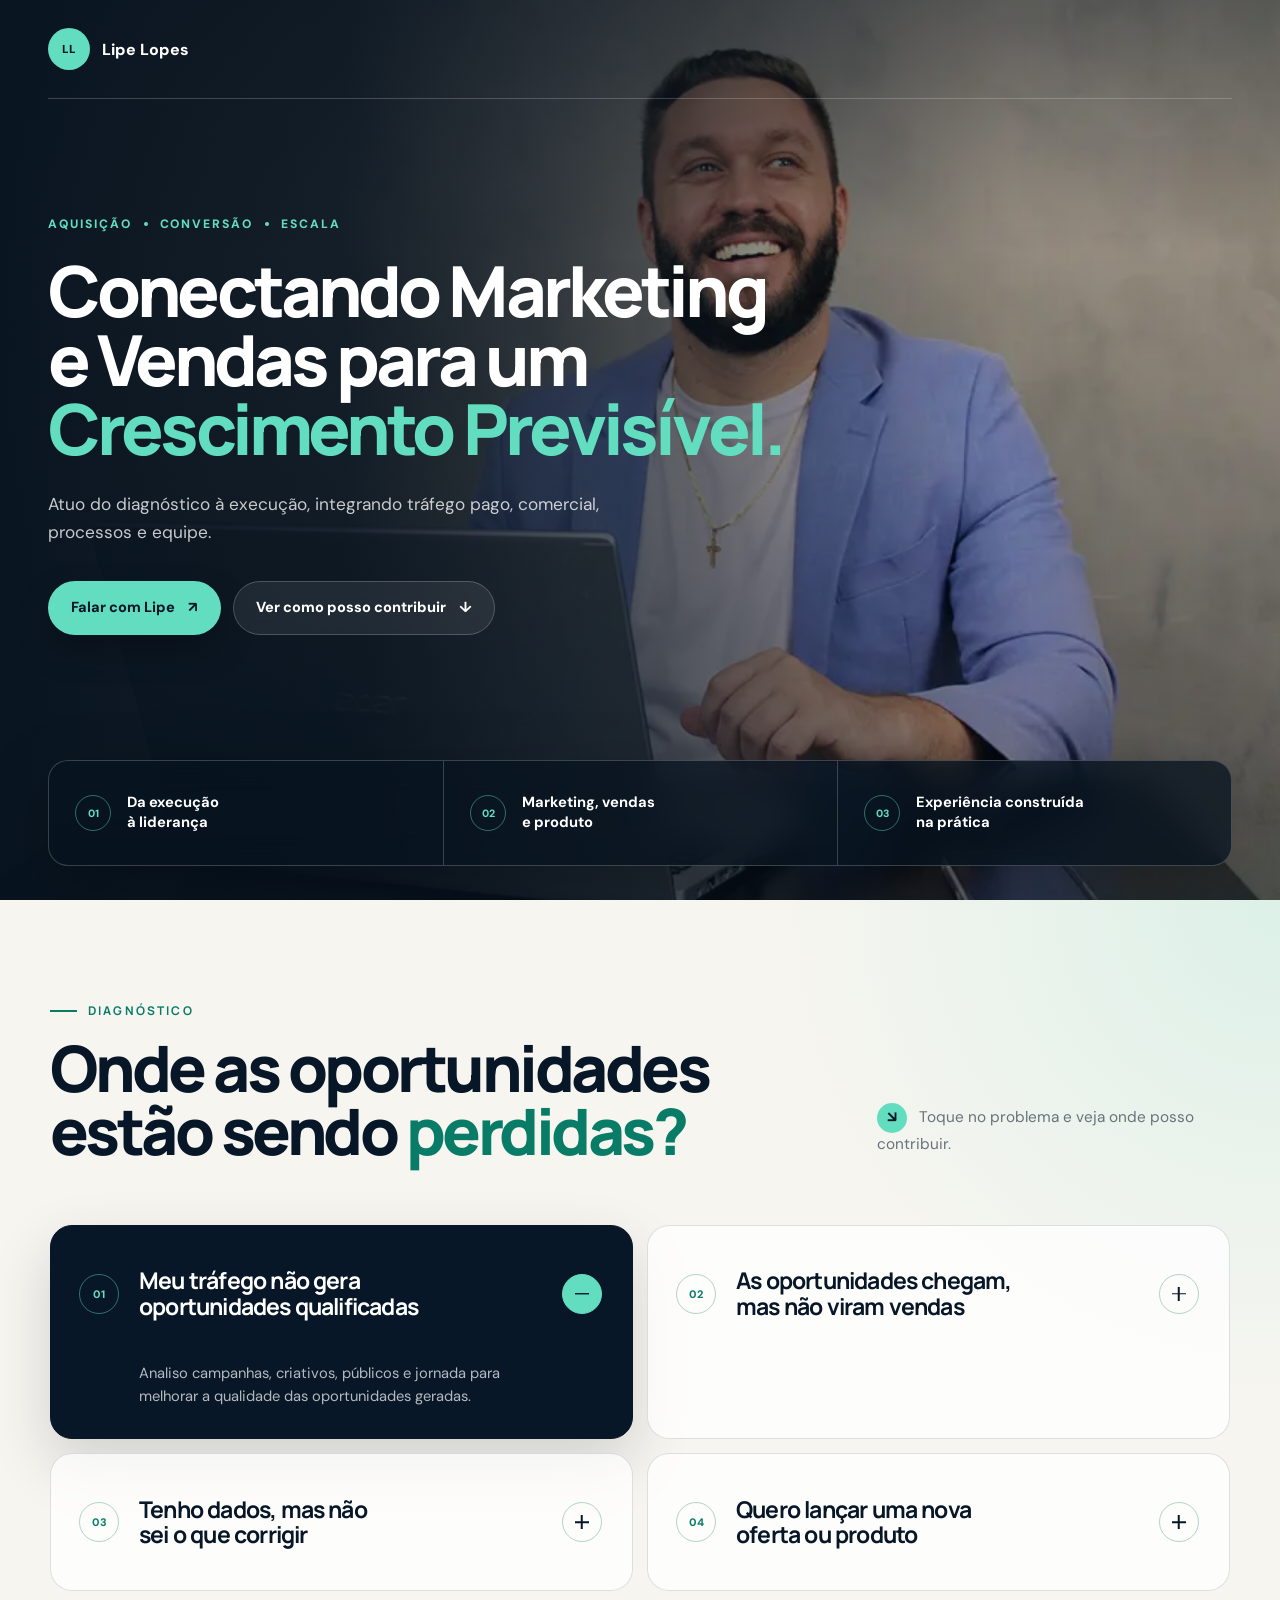
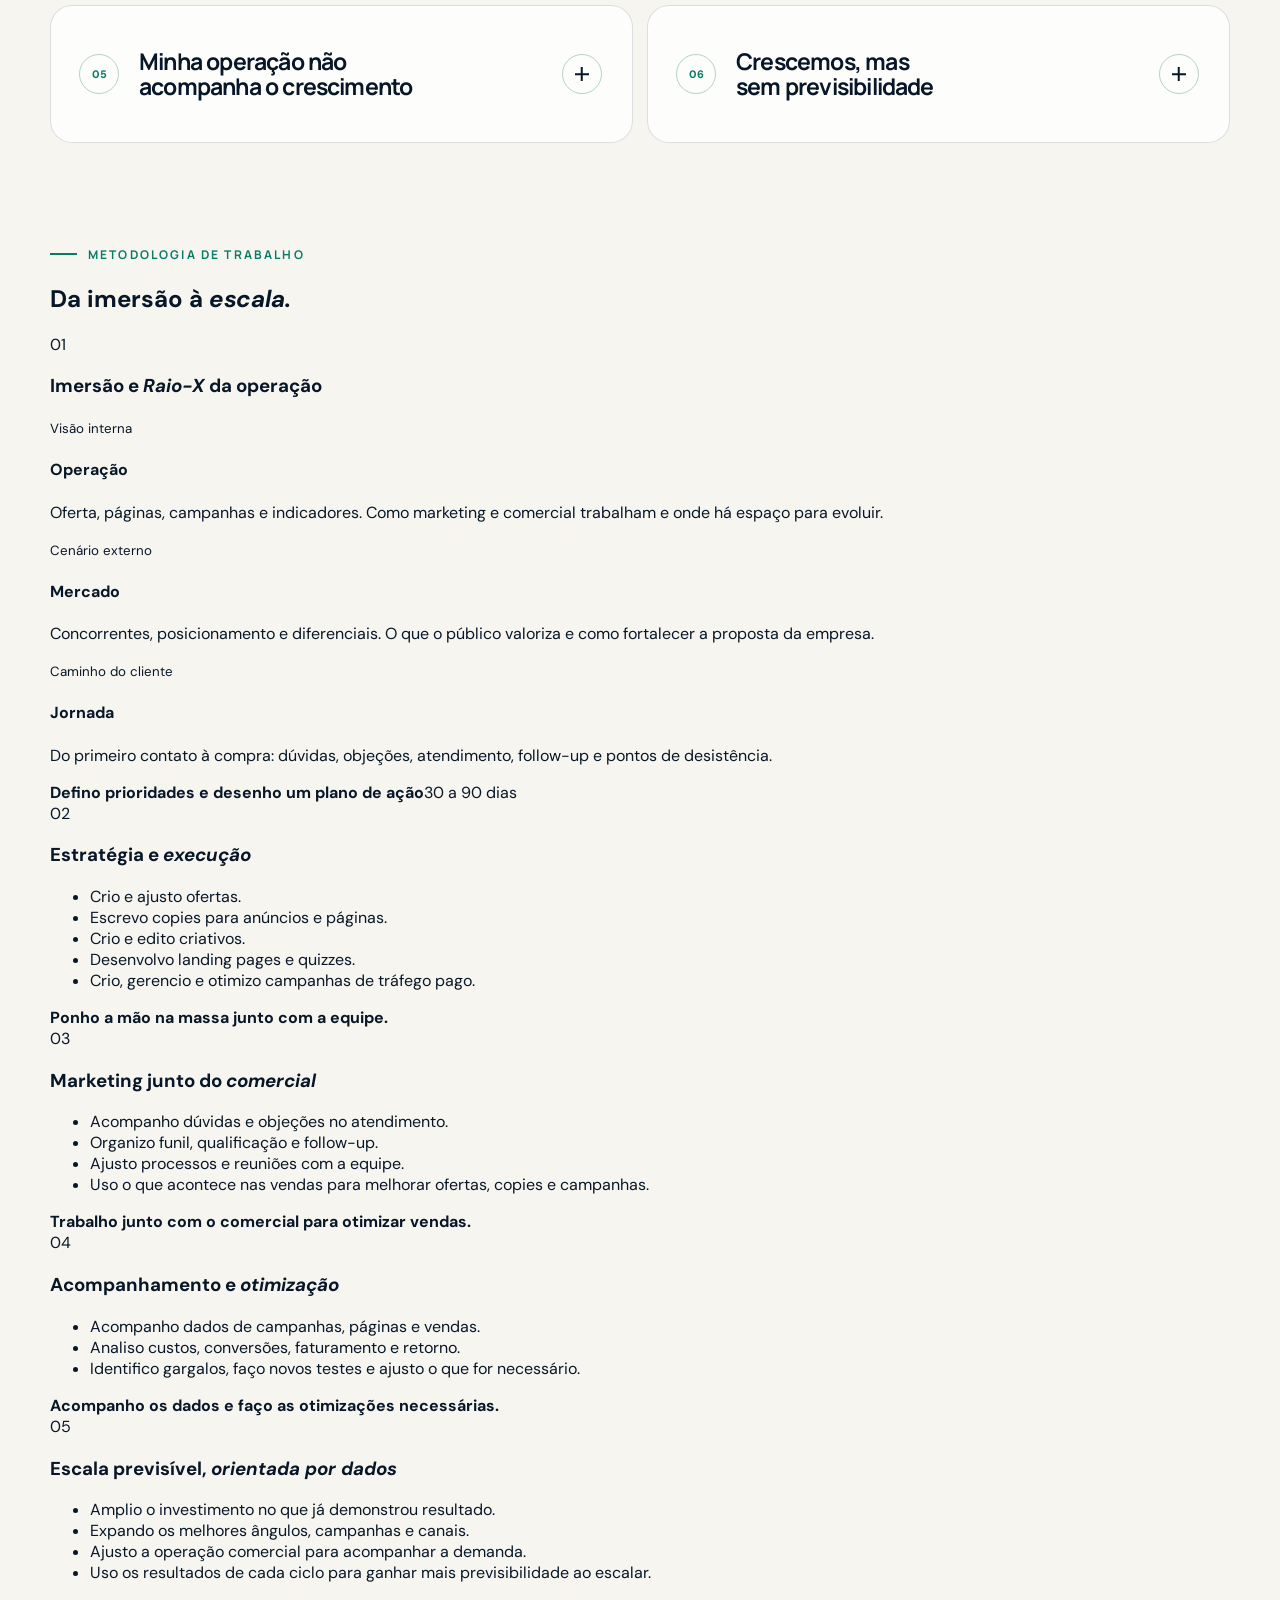
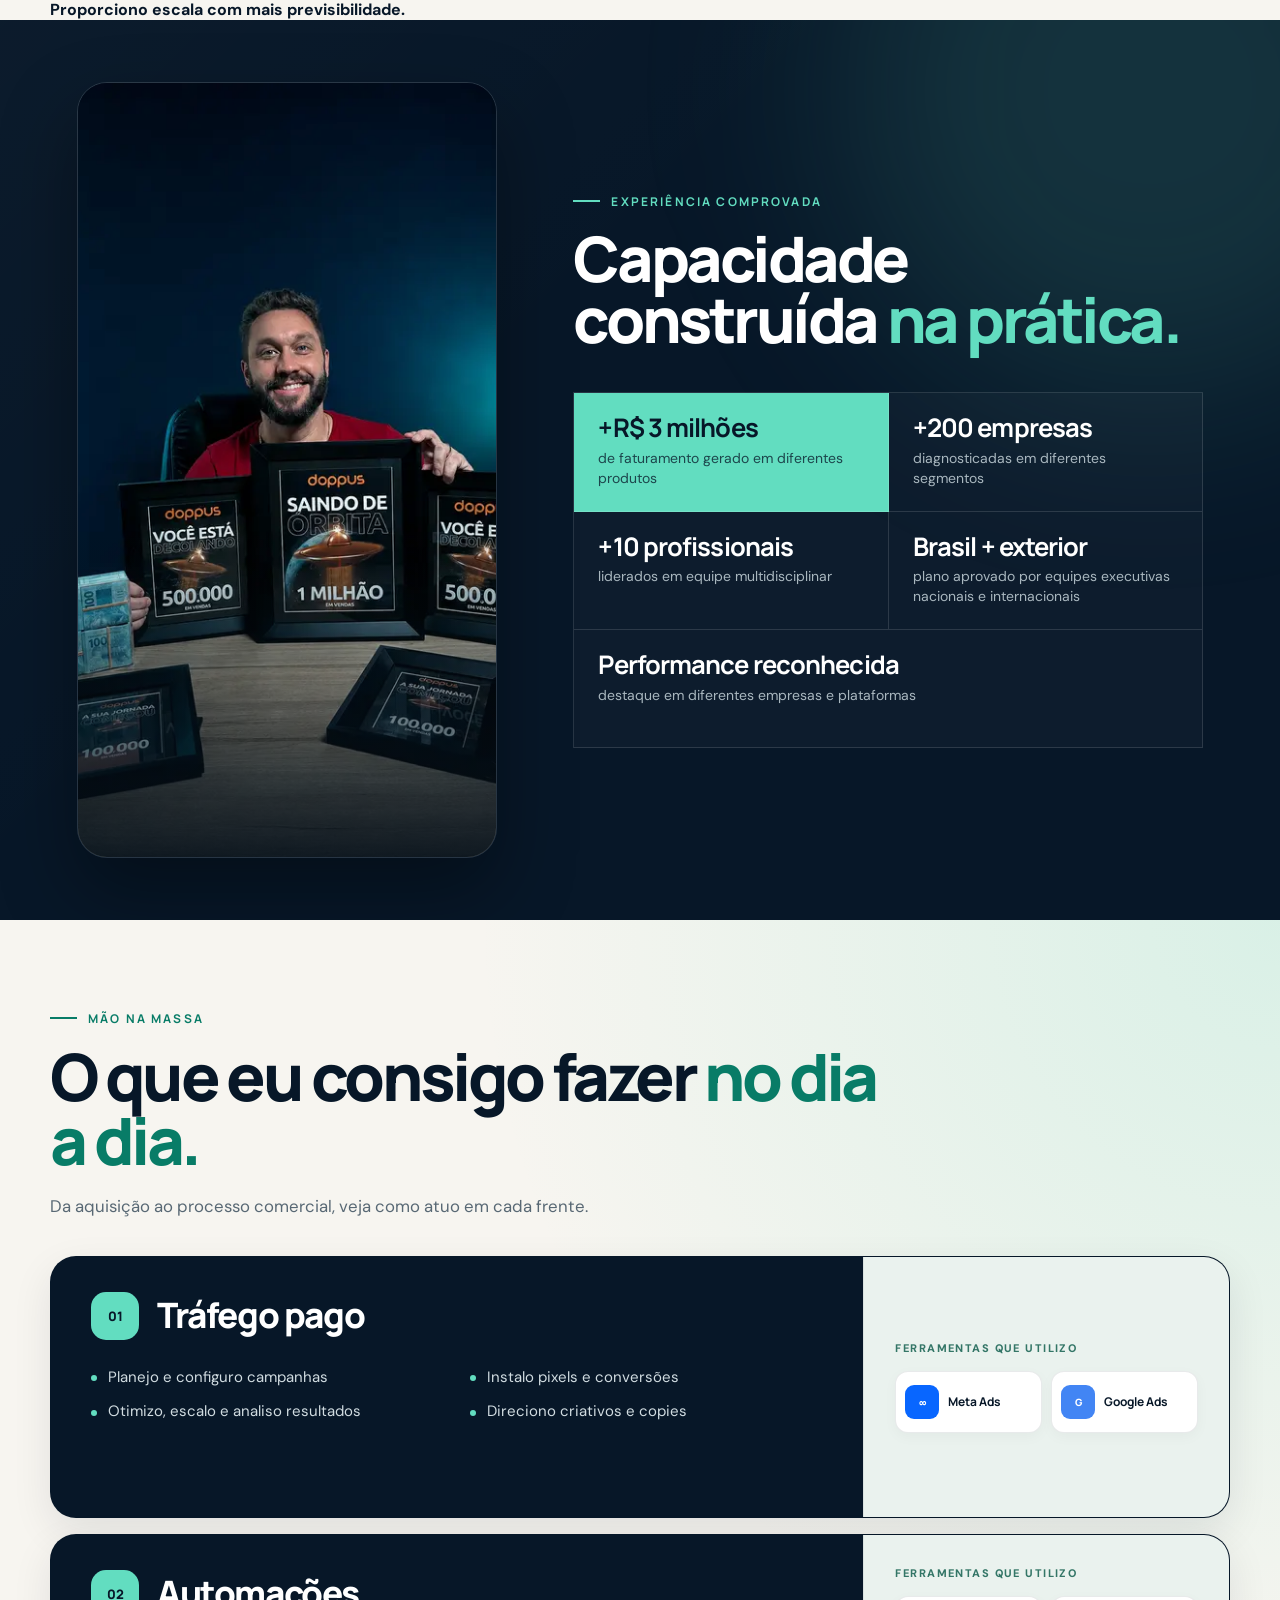
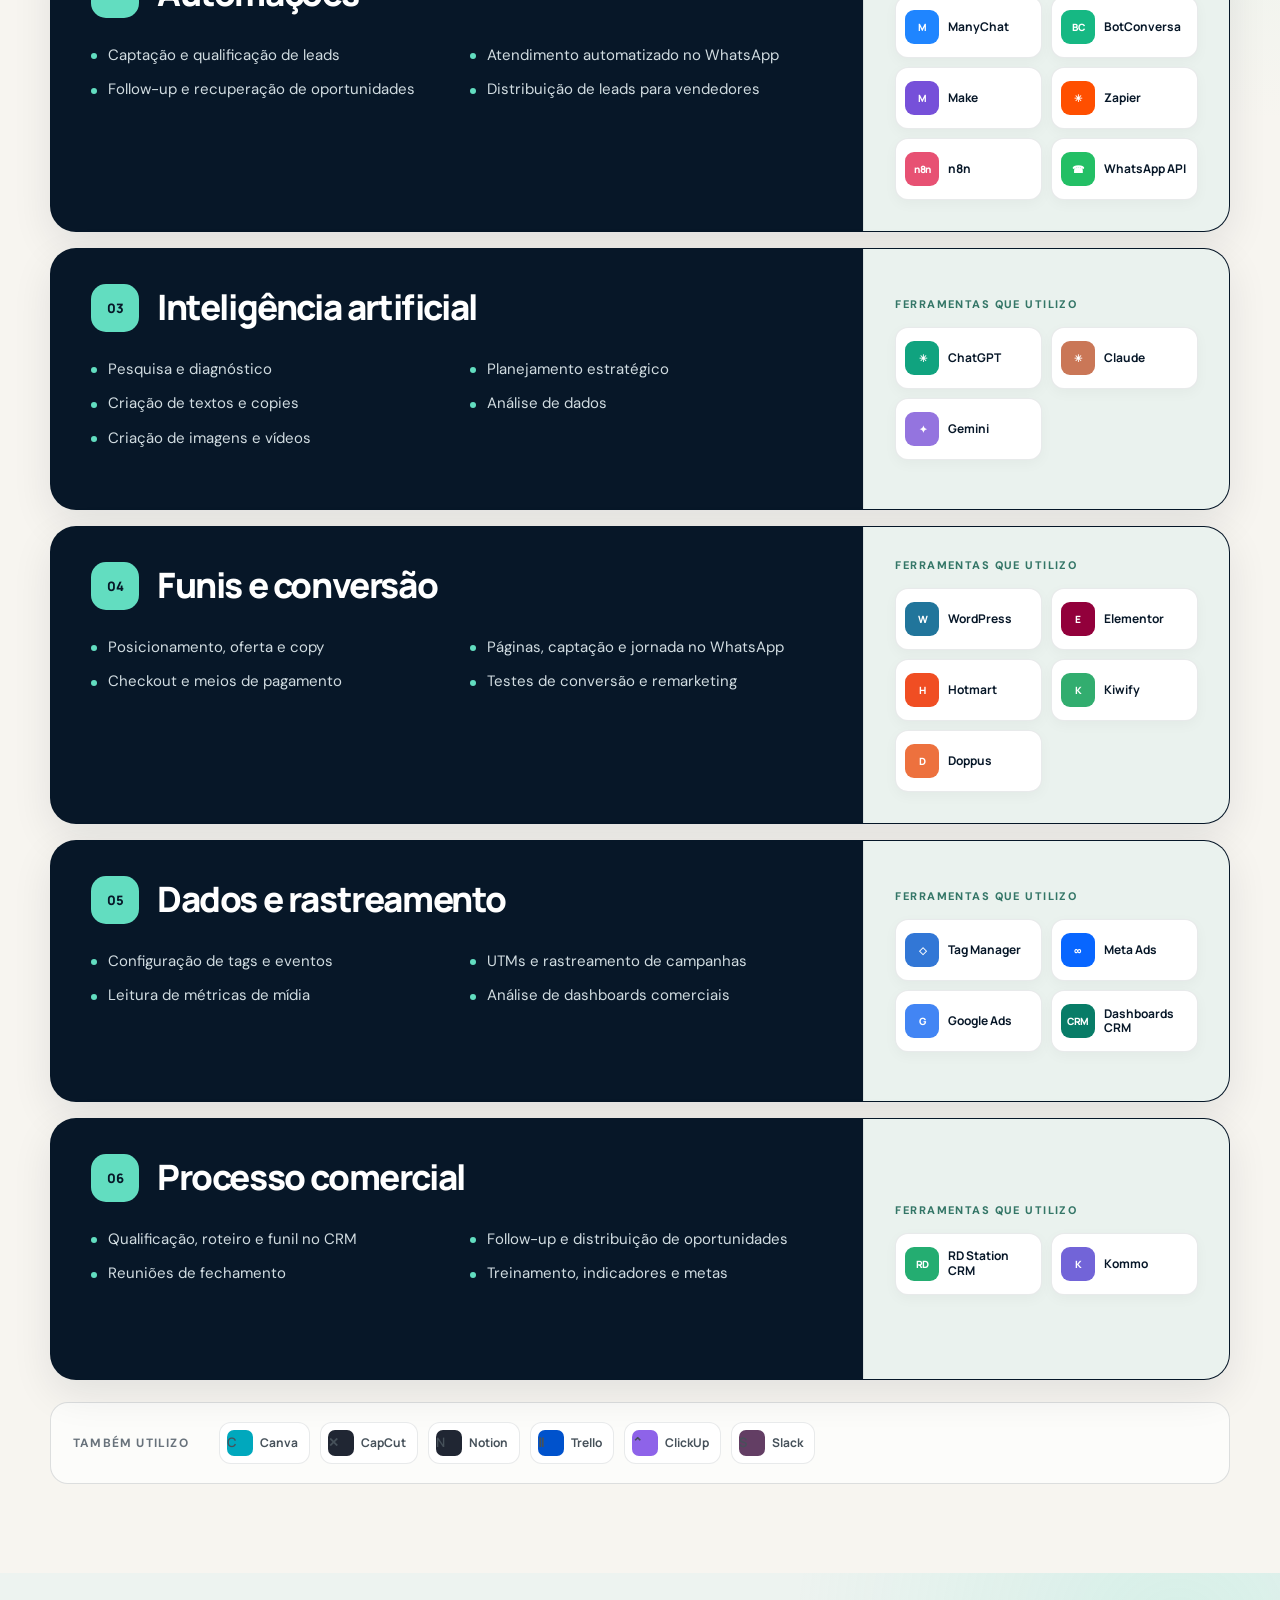
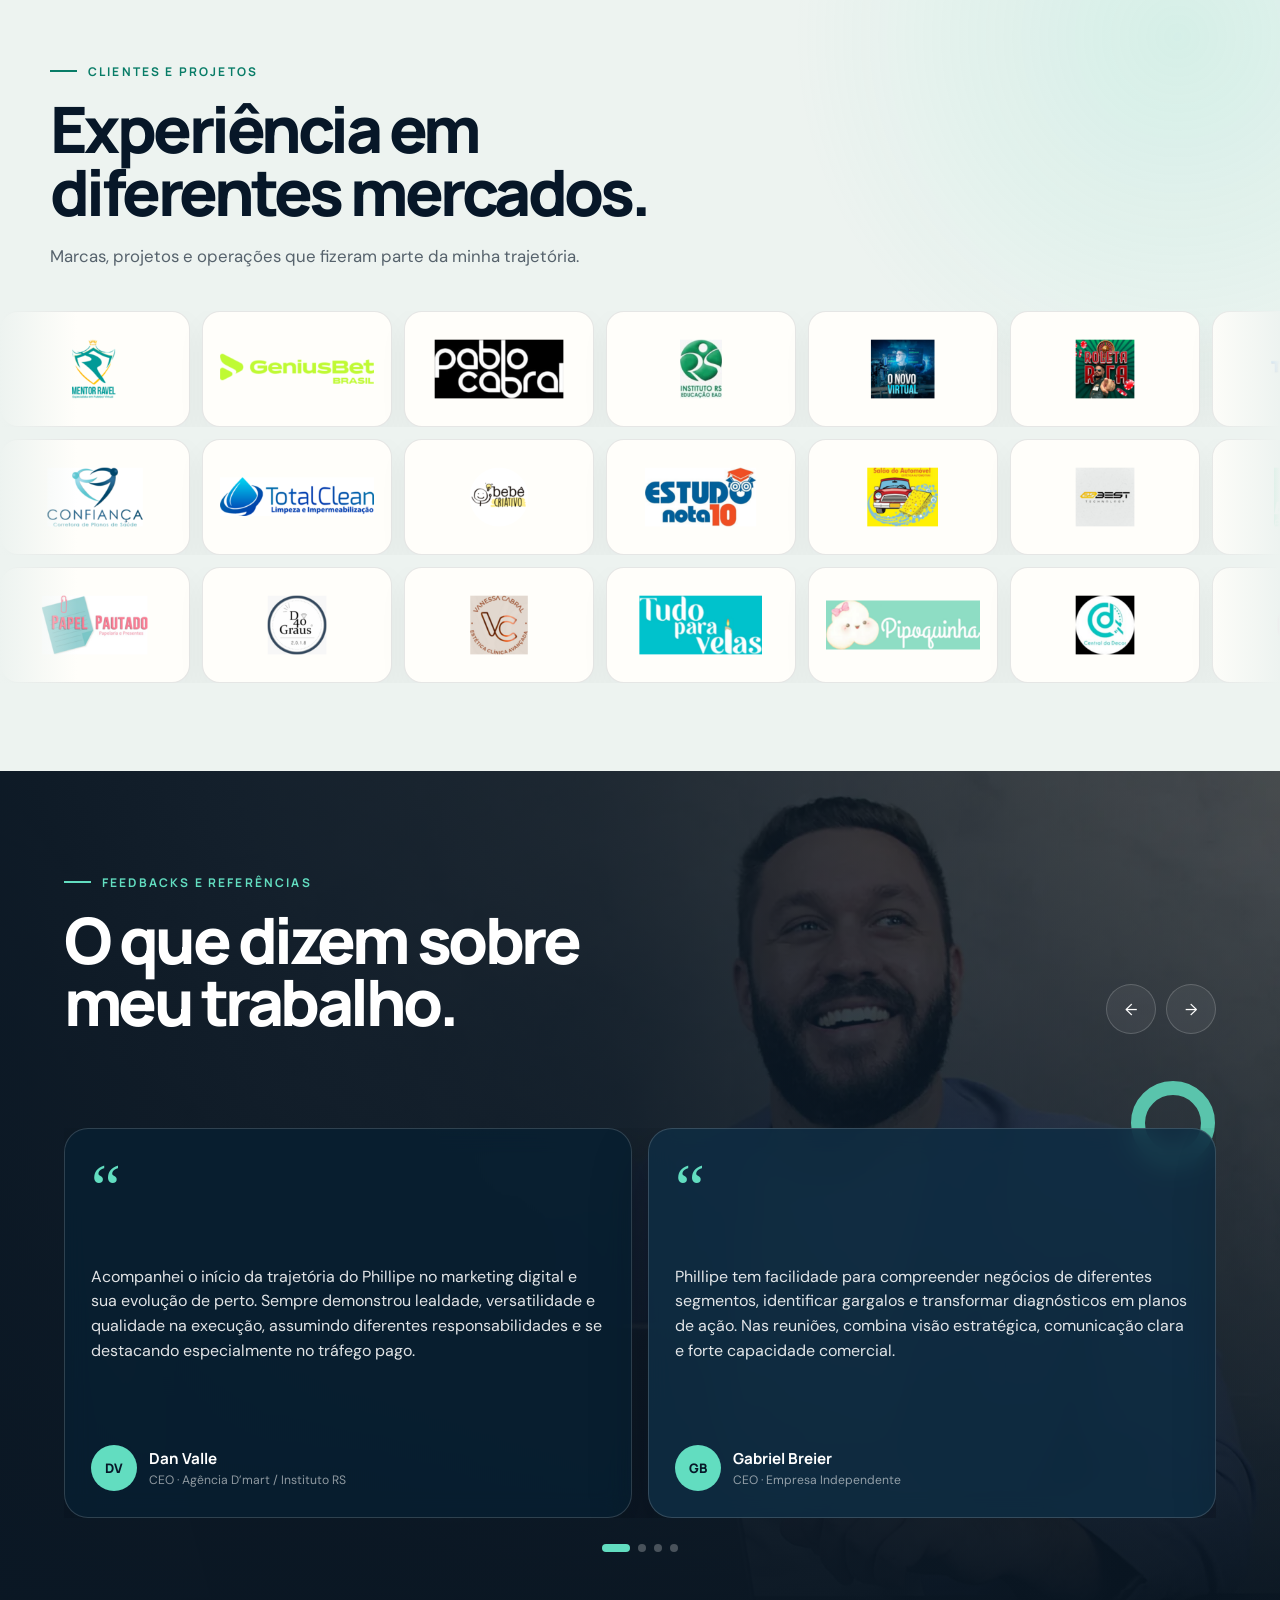
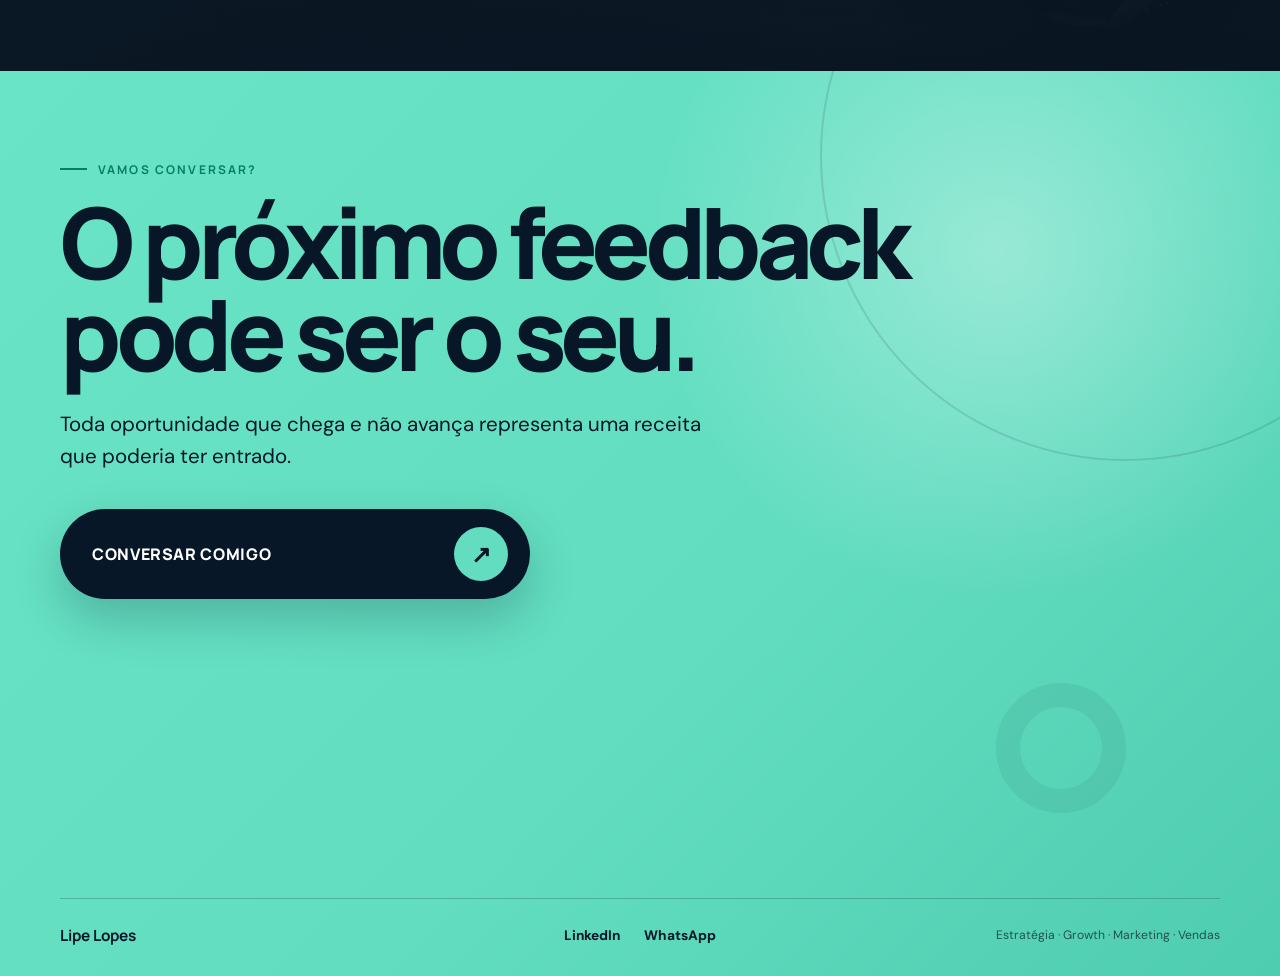
==== commit 4d885d0d: "Atualiza metodologia de trabalho" ====
--- a/index.html
+++ b/index.html
@@ -46,10 +46,68 @@
       </div>
     </div></section>
 
-    <section class="lp-process-section" id="processo" aria-labelledby="processo-title"><div class="lp-shell">
-      <header class="lp-center-heading reveal"><p class="lp-eyebrow">Método</p><h2 id="processo-title">Do diagnóstico à <em>execução</em></h2></header>
-      <ol class="lp-process reveal"><li class="is-active"><span>01</span><strong>Diagnosticar</strong><small>Encontro o gargalo.</small></li><li><span>02</span><strong>Priorizar</strong><small>Defino o que atacar primeiro.</small></li><li><span>03</span><strong>Executar</strong><small>Coloco o plano em movimento.</small></li><li><span>04</span><strong>Otimizar</strong><small>Meço, ajusto e evoluo.</small></li></ol>
-    </div></section>
+    <section class="lp-method" id="processo" aria-labelledby="processo-title">
+      <header class="lp-method__header lp-shell reveal">
+        <p class="lp-eyebrow">Metodologia de trabalho</p>
+        <h2 id="processo-title">Da imersão à <em>escala.</em></h2>
+      </header>
+      <div class="lp-method__flow">
+        <article class="lp-method__step lp-method__step--xray">
+          <div class="lp-method__row lp-shell">
+            <div class="lp-method__marker" aria-hidden="true"><span>01</span></div>
+            <h3>Imersão e <em>Raio-X</em> da operação</h3>
+            <div class="lp-method__body">
+              <div class="lp-method__areas">
+                <div class="lp-method__area"><small>Visão interna</small><h4>Operação</h4><p>Oferta, páginas, campanhas e indicadores. Como marketing e comercial trabalham e onde há espaço para evoluir.</p></div>
+                <div class="lp-method__area"><small>Cenário externo</small><h4>Mercado</h4><p>Concorrentes, posicionamento e diferenciais. O que o público valoriza e como fortalecer a proposta da empresa.</p></div>
+                <div class="lp-method__area"><small>Caminho do cliente</small><h4>Jornada</h4><p>Do primeiro contato à compra: dúvidas, objeções, atendimento, follow-up e pontos de desistência.</p></div>
+              </div>
+              <div class="lp-method__highlight"><strong>Defino prioridades e desenho um plano de ação</strong><span>30 a 90 dias</span></div>
+            </div>
+          </div>
+        </article>
+        <article class="lp-method__step lp-method__step--execution">
+          <div class="lp-method__row lp-shell">
+            <div class="lp-method__marker" aria-hidden="true"><span>02</span></div>
+            <h3>Estratégia e <em>execução</em></h3>
+            <div class="lp-method__body">
+              <ul class="lp-method__points"><li>Crio e ajusto ofertas.</li><li>Escrevo copies para anúncios e páginas.</li><li>Crio e edito criativos.</li><li>Desenvolvo landing pages e quizzes.</li><li>Crio, gerencio e otimizo campanhas de tráfego pago.</li></ul>
+              <div class="lp-method__highlight"><strong>Ponho a mão na massa junto com a equipe.</strong></div>
+            </div>
+          </div>
+        </article>
+        <article class="lp-method__step lp-method__step--sales">
+          <div class="lp-method__row lp-shell">
+            <div class="lp-method__marker" aria-hidden="true"><span>03</span></div>
+            <h3>Marketing junto do <em>comercial</em></h3>
+            <div class="lp-method__body">
+              <ul class="lp-method__points"><li>Acompanho dúvidas e objeções no atendimento.</li><li>Organizo funil, qualificação e follow-up.</li><li>Ajusto processos e reuniões com a equipe.</li><li>Uso o que acontece nas vendas para melhorar ofertas, copies e campanhas.</li></ul>
+              <div class="lp-method__highlight"><strong>Trabalho junto com o comercial para otimizar vendas.</strong></div>
+            </div>
+          </div>
+        </article>
+        <article class="lp-method__step lp-method__step--optimization">
+          <div class="lp-method__row lp-shell">
+            <div class="lp-method__marker" aria-hidden="true"><span>04</span></div>
+            <h3>Acompanhamento e <em>otimização</em></h3>
+            <div class="lp-method__body">
+              <ul class="lp-method__points"><li>Acompanho dados de campanhas, páginas e vendas.</li><li>Analiso custos, conversões, faturamento e retorno.</li><li>Identifico gargalos, faço novos testes e ajusto o que for necessário.</li></ul>
+              <div class="lp-method__highlight"><strong>Acompanho os dados e faço as otimizações necessárias.</strong></div>
+            </div>
+          </div>
+        </article>
+        <article class="lp-method__step lp-method__step--scale">
+          <div class="lp-method__row lp-shell">
+            <div class="lp-method__marker" aria-hidden="true"><span>05</span></div>
+            <h3>Escala previsível, <em>orientada por dados</em></h3>
+            <div class="lp-method__body">
+              <ul class="lp-method__points"><li>Amplio o investimento no que já demonstrou resultado.</li><li>Expando os melhores ângulos, campanhas e canais.</li><li>Ajusto a operação comercial para acompanhar a demanda.</li><li>Uso os resultados de cada ciclo para ganhar mais previsibilidade ao escalar.</li></ul>
+              <div class="lp-method__highlight"><strong>Proporciono escala com mais previsibilidade.</strong></div>
+            </div>
+          </div>
+        </article>
+      </div>
+    </section>
 
     <section class="lp-impact" id="resultados" aria-labelledby="resultados-title"><div class="lp-impact__glow" aria-hidden="true"></div><div class="lp-impact__inner">
       <figure class="lp-impact__photo reveal"><picture><source media="(max-width:680px)" srcset="assets/images/lipe-resultados-harmonizada-600.webp"><img src="assets/images/lipe-resultados-harmonizada-1000.webp" alt="Lipe Lopes com placas de premiação por resultados alcançados" width="1000" height="1333" loading="lazy"></picture></figure>
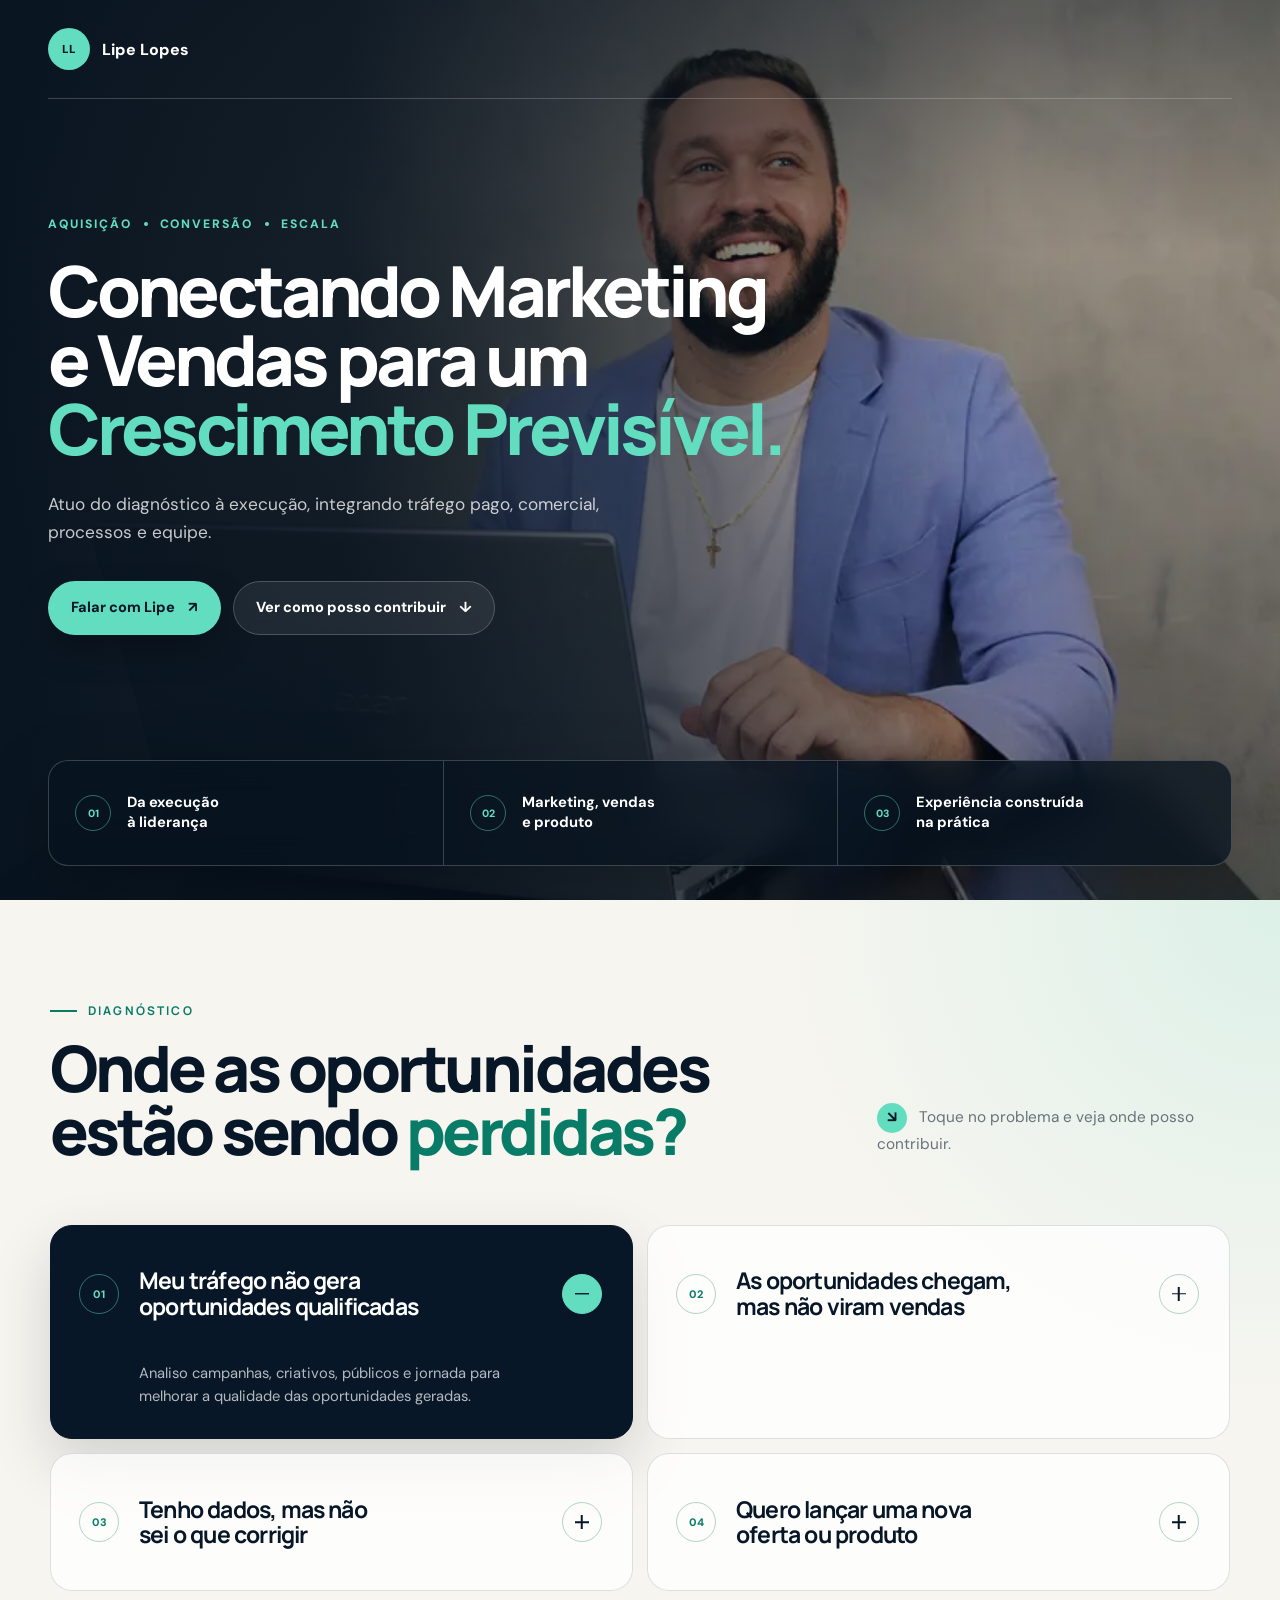
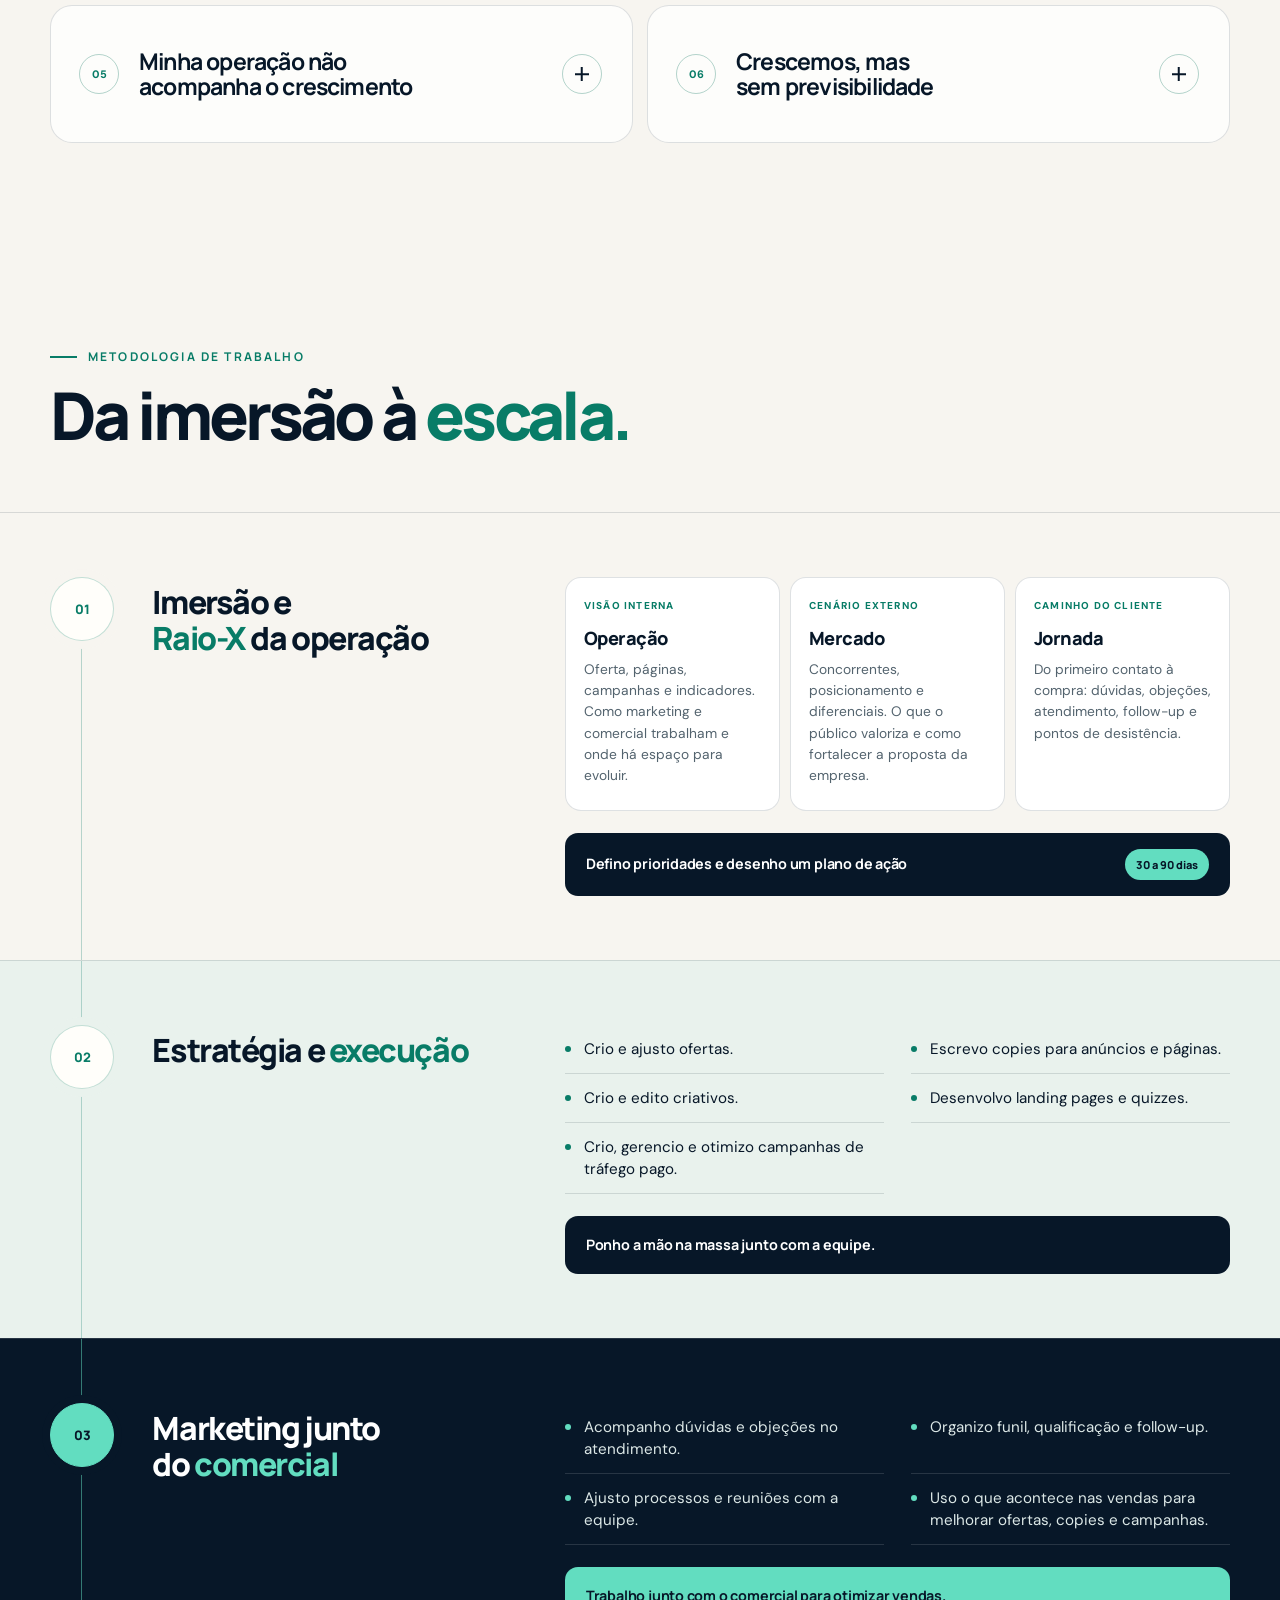
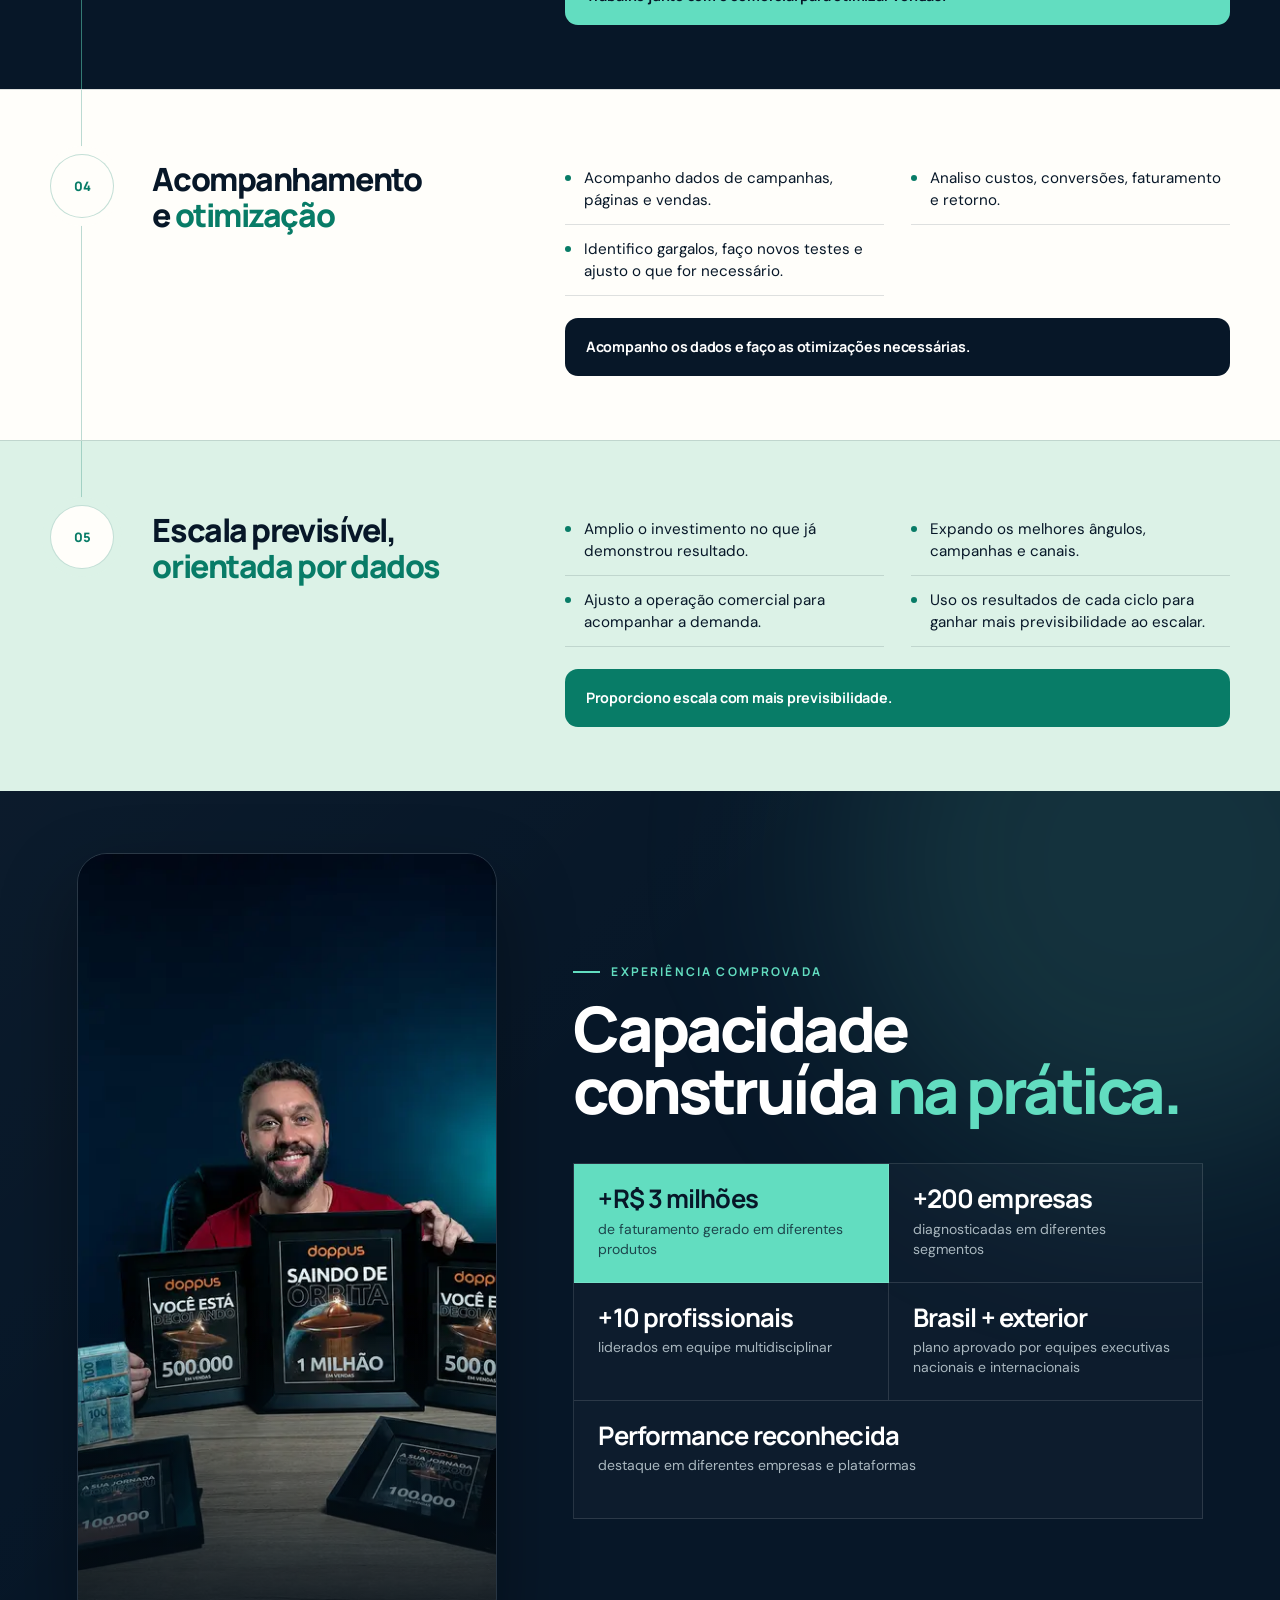
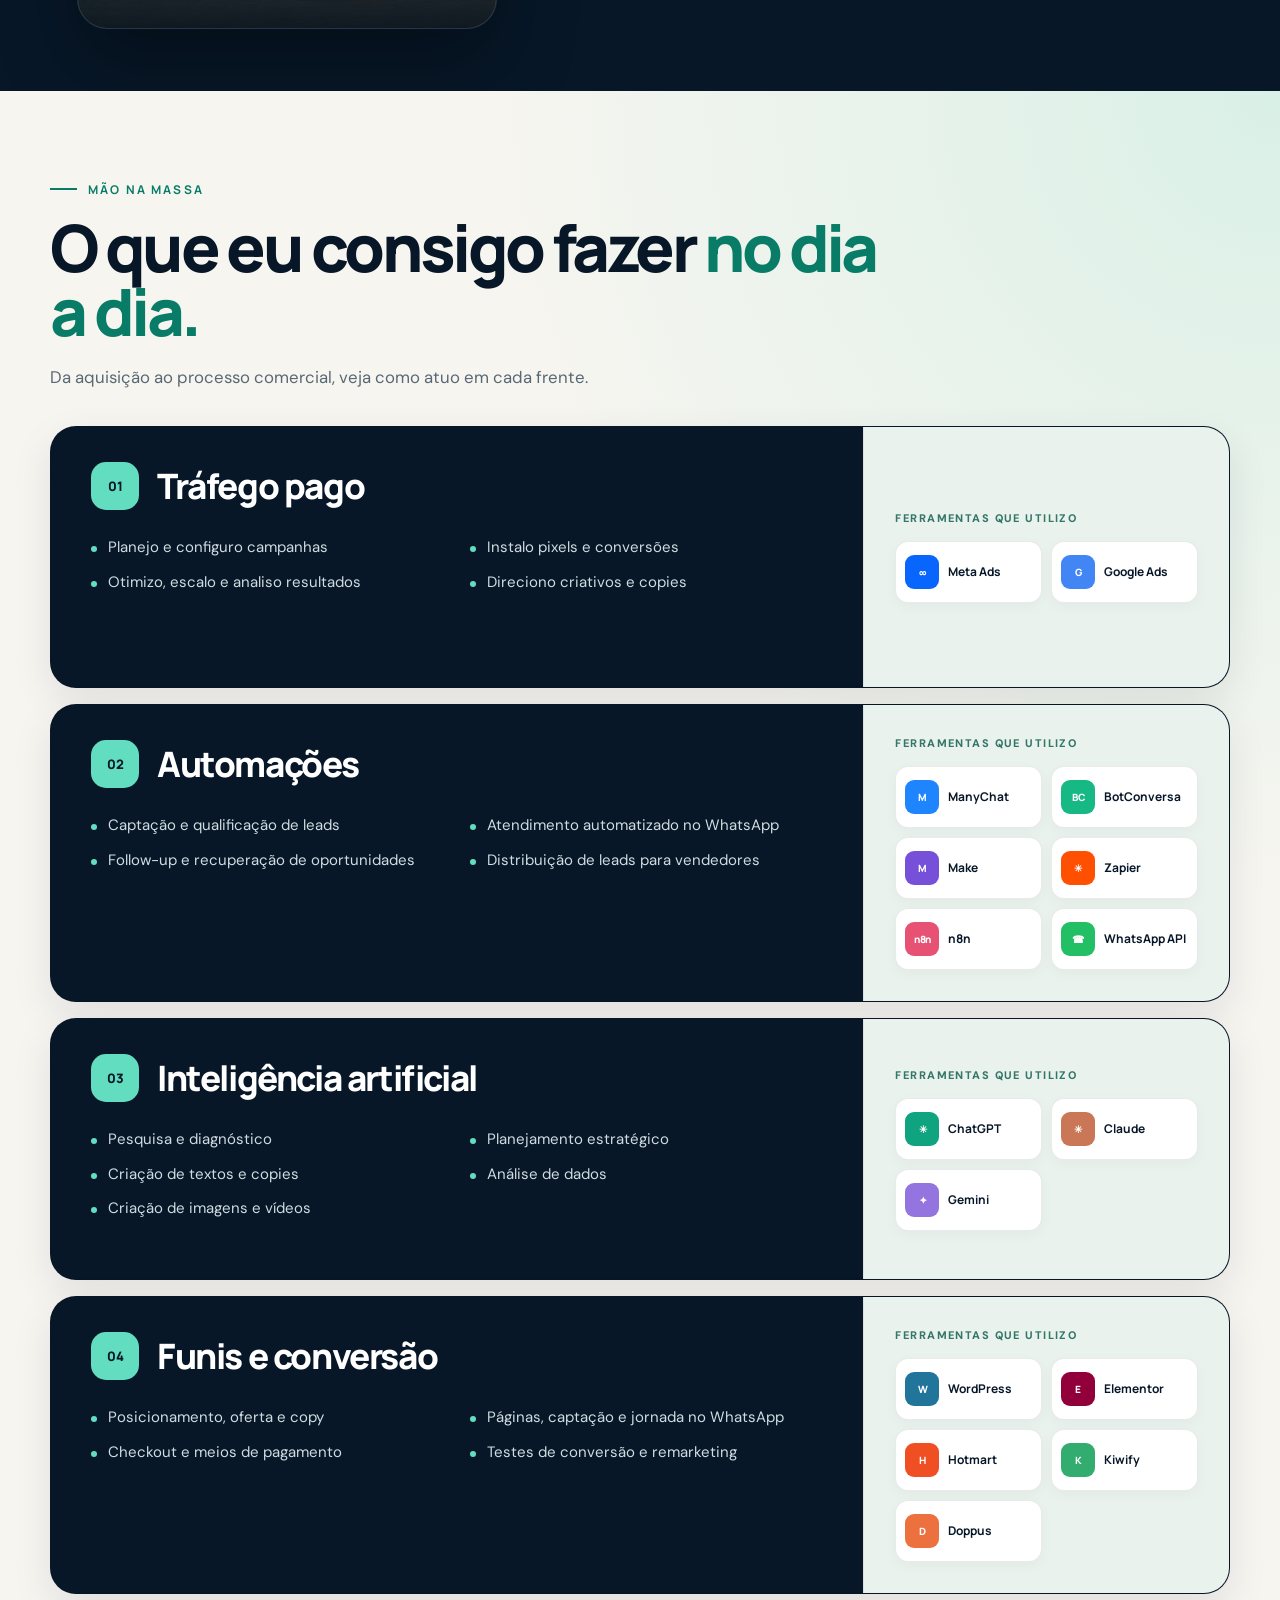
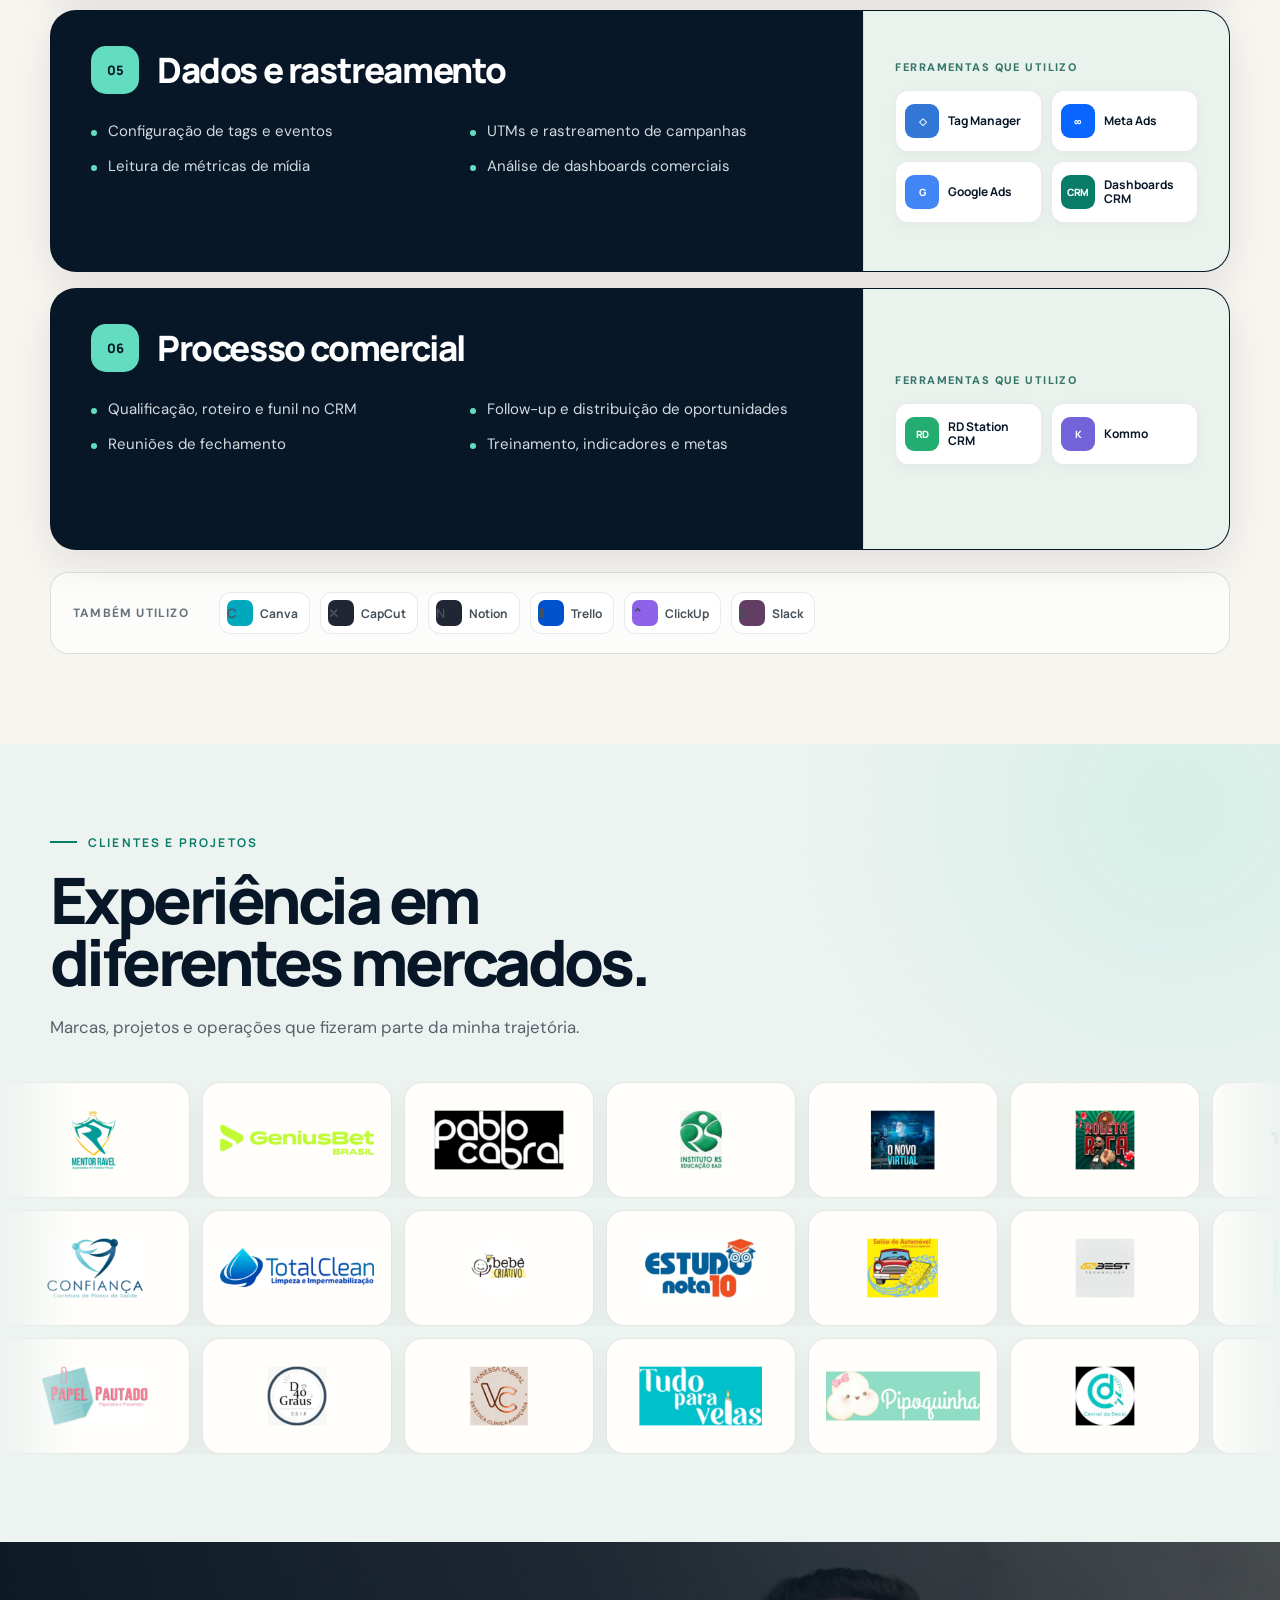
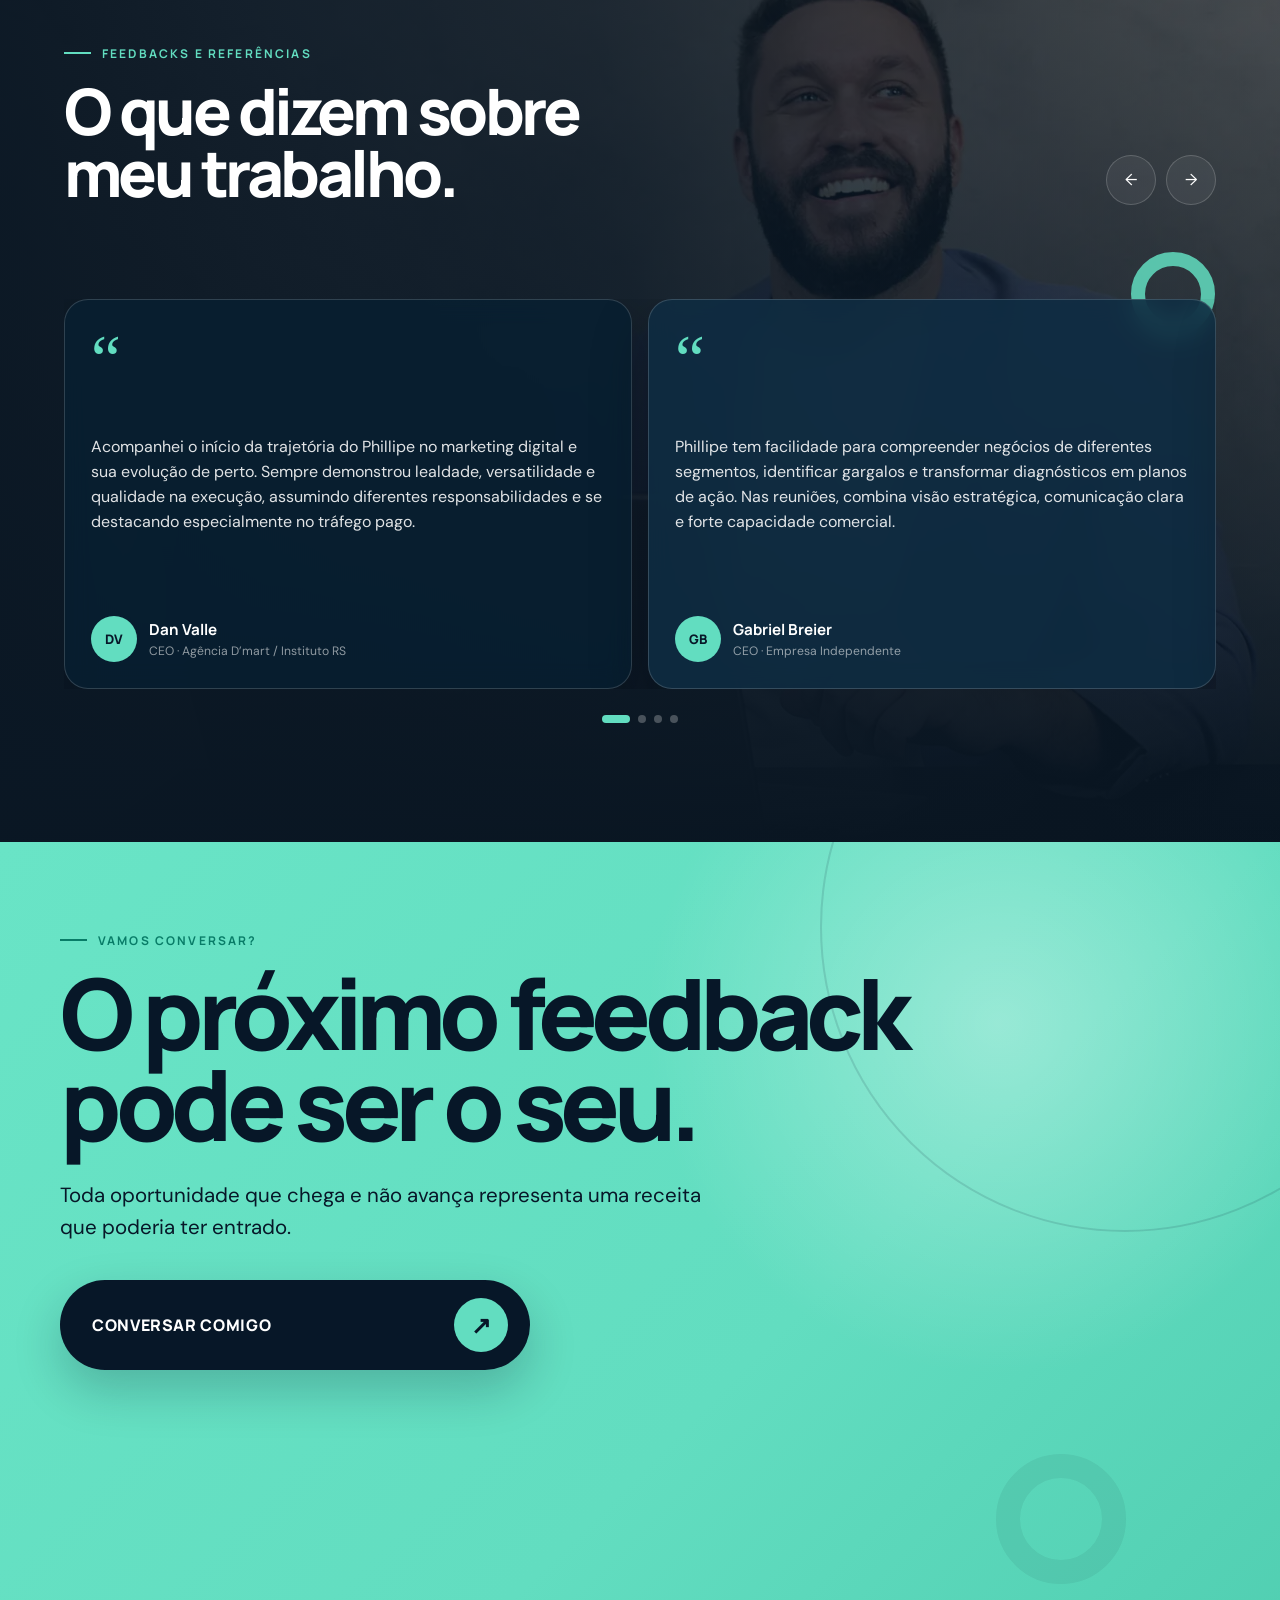
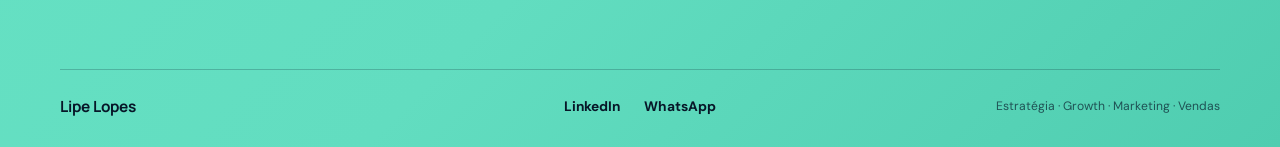
==== commit 6c396ce5: "Atualiza versão do estilo da metodologia" ====
--- a/index.html
+++ b/index.html
@@ -15,7 +15,7 @@
   <link rel="preconnect" href="https://fonts.googleapis.com"><link rel="preconnect" href="https://fonts.gstatic.com" crossorigin>
   <link href="https://fonts.googleapis.com/css2?family=DM+Sans:wght@400;500;600;700&family=Manrope:wght@600;700;800&display=swap" rel="stylesheet">
   <link rel="preload" as="image" href="assets/images/lipe-hero-1600.webp" imagesrcset="assets/images/lipe-hero-900.webp 900w, assets/images/lipe-hero-1600.webp 1600w" imagesizes="100vw">
-  <link rel="stylesheet" href="site-final.css">
+  <link rel="stylesheet" href="site-final.css?v=6c3d052">
   <script type="application/ld+json">{"@context":"https://schema.org","@type":"Person","name":"Lipe Lopes","alternateName":"Phillipe Lopes","jobTitle":"Executivo de Crescimento e Negócios Digitais","address":{"@type":"PostalAddress","addressLocality":"Feira de Santana","addressRegion":"BA","addressCountry":"BR"},"sameAs":["https://www.linkedin.com/in/phillipe-lopes-21628856/"],"knowsAbout":["Growth","Tráfego pago","Aquisição de clientes","Vendas","Automação","Inteligência artificial"]}</script>
 </head>
 <body>
--- a/site-final.css
+++ b/site-final.css
@@ -12,8 +12,49 @@
 /* Gargalos */
 .lp-gargalos{position:relative;padding:clamp(76px,8vw,112px) 0;overflow:hidden;background:radial-gradient(circle at 100% 0%,rgba(98,221,192,.18),transparent 32rem),var(--paper)}.lp-gargalos__header{display:grid;margin-bottom:clamp(38px,5vw,62px);grid-template-columns:minmax(0,1fr) minmax(280px,.46fr);column-gap:60px}.lp-gargalos__header .lp-eyebrow{grid-column:1/-1}.lp-gargalos h2{max-width:790px;margin:0;font:800 clamp(3rem,5vw,5.15rem)/.98 "Manrope",sans-serif;letter-spacing:-.055em;text-wrap:balance}.lp-gargalos h2 em{color:var(--green);font-style:normal}.lp-instruction{align-self:end;max-width:340px;margin:0 0 6px;color:var(--muted);font-size:.96rem;line-height:1.55}.lp-instruction span{display:inline-grid;width:30px;height:30px;place-items:center;margin-right:8px;color:var(--navy);background:var(--mint);border-radius:50%;font-weight:800}.lp-gargalos__grid{display:grid;grid-template-columns:repeat(2,minmax(0,1fr));gap:14px}.lp-problem{overflow:hidden;background:rgba(255,255,255,.74);border:1px solid var(--line);border-radius:22px;transition:.22s ease}.lp-problem.is-open{color:#fff;background:var(--navy);border-color:var(--navy);box-shadow:0 24px 60px rgba(7,19,31,.16)}.lp-problem button{display:grid;width:100%;min-height:136px;align-items:center;padding:26px 28px;text-align:left;background:transparent;border:0;cursor:pointer;grid-template-columns:42px 1fr 42px;gap:18px}.lp-problem button:focus-visible{outline:3px solid var(--mint);outline-offset:-5px}.lp-problem__number,.lp-problem__toggle{display:grid;width:40px;height:40px;place-items:center;border:1px solid rgba(8,112,90,.3);border-radius:50%}.lp-problem__number{color:var(--green);font-size:.68rem;font-weight:800}.lp-problem strong{font:700 clamp(1.12rem,1.8vw,1.52rem)/1.12 "Manrope",sans-serif;letter-spacing:-.035em}.lp-problem__toggle{position:relative}.lp-problem__toggle::before,.lp-problem__toggle::after{position:absolute;top:50%;left:50%;width:14px;height:1.5px;background:currentColor;content:"";transform:translate(-50%,-50%)}.lp-problem__toggle::after{transform:translate(-50%,-50%) rotate(90deg)}.lp-problem.is-open .lp-problem__number{color:var(--mint);border-color:rgba(98,221,192,.45)}.lp-problem.is-open .lp-problem__toggle{color:var(--navy);background:var(--mint);border-color:var(--mint)}.lp-problem.is-open .lp-problem__toggle::after{transform:translate(-50%,-50%)}.lp-problem__content{padding:0 88px 30px}.lp-problem__content[hidden]{display:none}.lp-problem__content p{max-width:430px;margin:0;color:rgba(255,255,255,.7);font-size:.92rem;line-height:1.58}
 
-/* Processo */
-.lp-process-section{padding:clamp(76px,8vw,108px) 0;background:#edf3f0}.lp-center-heading{text-align:center}.lp-center-heading .lp-eyebrow{justify-content:center}.lp-center-heading h2{margin:0;font:800 clamp(2.8rem,5.15vw,4.8rem)/.98 "Manrope",sans-serif;letter-spacing:-.055em}.lp-center-heading h2 em{color:var(--green);font-style:normal}.lp-process{position:relative;display:grid;margin:82px 0 18px;padding:0;grid-template-columns:repeat(4,1fr);list-style:none}.lp-process::before{position:absolute;top:25px;left:12.5%;right:12.5%;height:1px;content:"";background:var(--line)}.lp-process li{position:relative;padding:0 23px;text-align:center}.lp-process li>span{position:relative;z-index:1;display:grid;width:52px;height:52px;margin:0 auto 24px;place-items:center;color:var(--green);background:#edf3f0;border:1px solid var(--line);border-radius:50%;font-size:12px;font-weight:700}.lp-process li.is-active>span{color:var(--ink);background:var(--mint);border-color:var(--mint);box-shadow:0 0 0 9px rgba(98,221,192,.15)}.lp-process strong{display:block;margin-bottom:10px;font:700 22px "Manrope",sans-serif}.lp-process small{display:block;color:var(--muted);font-size:15px;line-height:1.45}
+/* Metodologia de trabalho */
+.lp-method{background:var(--paper)}
+.lp-method__header{padding:clamp(76px,8vw,108px) 0 clamp(40px,5vw,64px)}
+.lp-method__header h2{max-width:800px;margin:0;font:800 clamp(2.8rem,5.15vw,4.8rem)/.98 "Manrope",sans-serif;letter-spacing:-.055em;text-wrap:balance}
+.lp-method__header h2 em,.lp-method__step h3 em{color:var(--green);font-style:normal}
+.lp-method__flow{overflow:hidden}
+.lp-method__step{position:relative;border-top:1px solid var(--line)}
+.lp-method__step--xray{background:var(--paper)}
+.lp-method__step--execution{background:#e9f2ed}
+.lp-method__step--sales{color:#fff;background:var(--navy);border-color:var(--dark-line)}
+.lp-method__step--optimization{background:var(--white)}
+.lp-method__step--scale{background:#dcf2e7}
+.lp-method__row{position:relative;display:grid;grid-template-columns:64px minmax(220px,.72fr) minmax(0,1.28fr);gap:clamp(22px,3vw,42px);padding:clamp(44px,5vw,70px) 0}
+.lp-method__row::before{position:absolute;top:0;bottom:0;left:31px;width:1px;content:"";background:rgba(8,124,103,.27)}
+.lp-method__step:first-child .lp-method__row::before{top:74px}
+.lp-method__step:last-child .lp-method__row::before{bottom:calc(100% - 74px)}
+.lp-method__step--sales .lp-method__row::before{background:rgba(98,221,192,.5)}
+.lp-method__marker{position:relative;z-index:1;display:grid;width:64px;height:64px;place-items:center;color:var(--green);background:var(--white);border:1px solid rgba(8,124,103,.24);border-radius:50%;box-shadow:0 0 0 8px var(--paper);font:800 13px "Manrope",sans-serif}
+.lp-method__step--execution .lp-method__marker{box-shadow:0 0 0 8px #e9f2ed}
+.lp-method__step--sales .lp-method__marker{color:var(--navy);background:var(--mint);border-color:var(--mint);box-shadow:0 0 0 8px var(--navy)}
+.lp-method__step--optimization .lp-method__marker{box-shadow:0 0 0 8px var(--white)}
+.lp-method__step--scale .lp-method__marker{box-shadow:0 0 0 8px #dcf2e7}
+.lp-method__step h3{max-width:350px;margin:7px 0 0;font:800 clamp(1.7rem,2.5vw,2.5rem)/1.13 "Manrope",sans-serif;letter-spacing:-.045em;text-wrap:balance}
+.lp-method__step h3 em{white-space:nowrap}
+.lp-method__step--sales h3 em{color:var(--mint)}
+.lp-method__body{min-width:0}
+.lp-method__areas{display:grid;grid-template-columns:repeat(3,minmax(0,1fr));gap:10px}
+.lp-method__area{min-width:0;padding:21px 18px 23px;background:#fff;border:1px solid var(--line);border-radius:16px}
+.lp-method__area small{display:block;margin-bottom:16px;color:var(--green);font-size:10px;font-weight:800;letter-spacing:.12em;text-transform:uppercase}
+.lp-method__area h4{margin:0 0 9px;font:800 1.14rem/1.2 "Manrope",sans-serif;letter-spacing:-.03em}
+.lp-method__area p{margin:0;color:#53636e;font-size:.86rem;line-height:1.55}
+.lp-method__points{display:grid;margin:0;padding:0;grid-template-columns:repeat(2,minmax(0,1fr));column-gap:27px;list-style:none}
+.lp-method__points li{position:relative;padding:13px 0 13px 19px;border-bottom:1px solid var(--line);font-size:.95rem;line-height:1.45}
+.lp-method__points li::before{position:absolute;top:21px;left:0;width:6px;height:6px;content:"";background:var(--green);border-radius:50%}
+.lp-method__step--sales .lp-method__points li{color:#dce8e7;border-color:var(--dark-line)}
+.lp-method__step--sales .lp-method__points li::before{background:var(--mint)}
+.lp-method__highlight{display:flex;min-height:58px;align-items:center;justify-content:space-between;gap:18px;margin-top:22px;padding:16px 21px;color:#fff;background:var(--navy);border-radius:13px}
+.lp-method__highlight strong{font:700 clamp(.89rem,1.12vw,1.03rem)/1.35 "Manrope",sans-serif;letter-spacing:-.015em}
+.lp-method__highlight span{flex:none;padding:8px 11px;color:var(--navy);background:var(--mint);border-radius:99px;font:800 11px "Manrope",sans-serif;white-space:nowrap}
+.lp-method__step--sales .lp-method__highlight{color:var(--navy);background:var(--mint)}
+.lp-method__step--scale .lp-method__highlight{background:var(--green)}
+@media(max-width:1020px){.lp-method__row{grid-template-columns:58px minmax(0,1fr);gap:0 24px}.lp-method__row::before{left:28px}.lp-method__marker{width:58px;height:58px;grid-row:1/3}.lp-method__step h3{max-width:none;margin:4px 0 25px}.lp-method__body{grid-column:2}.lp-method__step:first-child .lp-method__row::before{top:70px}.lp-method__step:last-child .lp-method__row::before{bottom:calc(100% - 70px)}}
+@media(max-width:600px){.lp-method__header{padding:72px 0 36px}.lp-method__header h2{font-size:clamp(2.55rem,11vw,3.7rem)}.lp-method__row{grid-template-columns:44px minmax(0,1fr);gap:0 15px;padding:35px 0 39px}.lp-method__row::before{left:21px}.lp-method__marker{width:44px;height:44px;box-shadow:0 0 0 5px var(--paper);font-size:11px}.lp-method__step--execution .lp-method__marker{box-shadow:0 0 0 5px #e9f2ed}.lp-method__step--sales .lp-method__marker{box-shadow:0 0 0 5px var(--navy)}.lp-method__step--optimization .lp-method__marker{box-shadow:0 0 0 5px var(--white)}.lp-method__step--scale .lp-method__marker{box-shadow:0 0 0 5px #dcf2e7}.lp-method__step:first-child .lp-method__row::before{top:52px}.lp-method__step:last-child .lp-method__row::before{bottom:calc(100% - 52px)}.lp-method__step h3{margin:3px 0 22px;font-size:clamp(1.5rem,6.3vw,2rem)}.lp-method__areas,.lp-method__points{grid-template-columns:1fr}.lp-method__areas{gap:8px}.lp-method__area{padding:16px}.lp-method__area small{margin-bottom:7px}.lp-method__area p{font-size:.84rem}.lp-method__points li{padding:11px 0 11px 18px;font-size:.9rem}.lp-method__points li::before{top:19px}.lp-method__highlight{align-items:flex-start;flex-direction:column;gap:10px;margin-top:17px;padding:15px 16px}.lp-method__highlight strong{font-size:.88rem}}
 
 /* Impacto */
 .lp-impact{position:relative;min-height:100vh;padding:62px 6vw;overflow:hidden;color:#fff;background:linear-gradient(135deg,rgba(255,255,255,.02),transparent 42%),var(--navy)}.lp-impact__glow{position:absolute;top:-240px;right:-180px;width:620px;height:620px;background:rgba(98,221,192,.14);border-radius:50%;filter:blur(100px)}.lp-impact__inner{position:relative;display:grid;width:min(1210px,100%);min-height:calc(100vh - 124px);align-items:center;margin:auto;grid-template-columns:minmax(340px,.8fr) minmax(520px,1.2fr);gap:clamp(52px,6vw,92px)}.lp-impact__photo{position:relative;align-self:stretch;min-height:620px;max-height:790px;margin:0;overflow:hidden;border:1px solid var(--dark-line);border-radius:30px;box-shadow:0 34px 76px rgba(0,0,0,.36)}.lp-impact__photo picture,.lp-impact__photo img{display:block;width:100%;height:100%}.lp-impact__photo img{object-fit:cover;object-position:center 48%}.lp-impact__photo::after{position:absolute;inset:0;content:"";background:linear-gradient(180deg,transparent 58%,rgba(4,15,25,.9))}.lp-impact__photo figcaption{position:absolute;z-index:1;left:26px;bottom:25px;display:flex;align-items:center;gap:11px;color:rgba(255,255,255,.88);font-size:12px;font-weight:700;letter-spacing:.11em;text-transform:uppercase}.lp-impact__photo figcaption span{width:24px;height:2px;background:var(--mint)}.lp-impact__content header{margin-bottom:42px}.lp-impact h2{max-width:760px;margin:0;font:800 clamp(43px,4.9vw,70px)/.98 "Manrope",sans-serif;letter-spacing:-.055em}.lp-impact h2 em{color:var(--mint);font-style:normal}.lp-evidence-grid{display:grid;grid-template-columns:repeat(2,minmax(0,1fr));border-top:1px solid var(--dark-line);border-left:1px solid var(--dark-line)}.lp-evidence{min-height:118px;padding:22px 24px;border-right:1px solid var(--dark-line);border-bottom:1px solid var(--dark-line);background:rgba(255,255,255,.025)}.lp-evidence--primary{color:var(--ink);background:var(--mint)}.lp-evidence--wide{grid-column:1/-1}.lp-evidence strong{display:block;margin-bottom:7px;font:700 clamp(21px,2vw,28px)/1.04 "Manrope",sans-serif;letter-spacing:-.035em}.lp-evidence p{max-width:320px;margin:0;color:#a9b7bf;font-size:14px;line-height:1.42}.lp-evidence--primary p{color:rgba(7,23,40,.76)}
@@ -31,7 +72,7 @@
 .lp-final{position:relative;min-height:100vh;padding:clamp(64px,7vw,96px) 24px 30px;overflow:hidden;background:radial-gradient(circle at 78% 20%,rgba(255,255,255,.34),transparent 22rem),linear-gradient(135deg,#69e4c6 0%,var(--mint) 58%,#4fcdb0 100%)}.lp-final__shell{position:relative;z-index:1;display:flex;width:min(1160px,100%);min-height:calc(100vh - clamp(94px,9vw,126px));margin:auto;flex-direction:column;justify-content:space-between}.lp-final__content{max-width:1060px}.lp-final h2{max-width:1020px;margin:0;font:800 clamp(3.8rem,7.7vw,7.4rem)/.93 "Manrope",sans-serif;letter-spacing:-.065em}.lp-final__content>p:not(.lp-eyebrow){max-width:650px;margin:30px 0 36px;font-size:clamp(1.05rem,1.6vw,1.35rem);line-height:1.55}.lp-final__button{display:inline-flex;min-width:min(470px,100%);min-height:88px;align-items:center;justify-content:space-between;gap:28px;padding:18px 22px 18px 32px;color:#fff;background:var(--navy);border-radius:999px;box-shadow:0 20px 48px rgba(7,23,40,.22);font:800 1rem "Manrope",sans-serif;letter-spacing:.04em;transition:.2s ease}.lp-final__button:hover{transform:translateY(-3px);box-shadow:0 26px 56px rgba(7,23,40,.28)}.lp-final__button>span:last-child{display:grid;width:54px;height:54px;place-items:center;color:var(--navy);background:var(--mint);border-radius:50%;font-size:1.5rem}.lp-final__footer{display:grid;align-items:center;padding-top:26px;border-top:1px solid rgba(7,23,40,.22);grid-template-columns:1fr auto 1fr;gap:24px}.lp-final__footer strong{font:700 .96rem "Manrope",sans-serif}.lp-final__footer nav{display:flex;gap:24px}.lp-final__footer a{font-size:.86rem;font-weight:700}.lp-final__footer small{justify-self:end;font-size:.76rem;opacity:.68}.lp-orbit{position:absolute;border:2px solid rgba(7,23,40,.12);border-radius:50%}.lp-orbit--one{top:-220px;right:-150px;width:610px;height:610px}.lp-orbit--two{right:12%;bottom:18%;width:130px;height:130px;border-width:24px;opacity:.5}
 
 @media(max-width:980px){.lp-impact{padding:48px 5vw}.lp-impact__inner{grid-template-columns:.85fr 1.15fr;gap:38px}.lp-impact__photo{min-height:560px}.lp-evidence{padding:19px 18px}}
-@media(max-width:800px){.lp-shell{width:min(100% - 40px,620px)}.lp-hero{min-height:940px}.lp-hero__background img{object-position:61% center}.lp-hero__shade{background:linear-gradient(180deg,rgba(7,19,31,.27),rgba(7,19,31,.16) 27%,rgba(7,19,31,.83) 55%,rgba(7,19,31,.99) 84%),linear-gradient(90deg,rgba(7,19,31,.58),transparent 75%)}.lp-hero__header,.lp-hero__content,.lp-hero__rail{width:min(100% - 40px,620px)}.lp-hero__header{padding:20px 0}.lp-hero__content{align-self:end;padding:240px 0 30px}.lp-hero h1{font-size:clamp(2.55rem,11.5vw,4rem)}.lp-hero__lead{margin-top:19px;font-size:.96rem}.lp-hero__actions{margin-top:24px}.lp-button{flex:1 1 210px}.lp-hero__rail{margin-bottom:20px;grid-template-columns:1fr}.lp-hero__rail article{min-height:70px;padding:14px 16px}.lp-hero__rail article+article{border-top:1px solid rgba(255,255,255,.2);border-left:0}.lp-hero__rail strong br{display:none}.lp-process{grid-template-columns:1fr;gap:17px;margin:38px 0 0}.lp-process::before{top:22px;right:auto;bottom:22px;left:22px;width:1px;height:auto}.lp-process li{display:grid;min-height:76px;align-items:center;padding:0;text-align:left;grid-template-columns:46px 1fr;column-gap:18px}.lp-process li>span{width:46px;height:46px;margin:0;grid-row:1/3}.lp-process strong{margin:0;font-size:20px}.lp-process small{margin:3px 0 0}.lp-center-heading{text-align:left}.lp-center-heading .lp-eyebrow{justify-content:flex-start}}
+@media(max-width:800px){.lp-shell{width:min(100% - 40px,620px)}.lp-hero{min-height:940px}.lp-hero__background img{object-position:61% center}.lp-hero__shade{background:linear-gradient(180deg,rgba(7,19,31,.27),rgba(7,19,31,.16) 27%,rgba(7,19,31,.83) 55%,rgba(7,19,31,.99) 84%),linear-gradient(90deg,rgba(7,19,31,.58),transparent 75%)}.lp-hero__header,.lp-hero__content,.lp-hero__rail{width:min(100% - 40px,620px)}.lp-hero__header{padding:20px 0}.lp-hero__content{align-self:end;padding:240px 0 30px}.lp-hero h1{font-size:clamp(2.55rem,11.5vw,4rem)}.lp-hero__lead{margin-top:19px;font-size:.96rem}.lp-hero__actions{margin-top:24px}.lp-button{flex:1 1 210px}.lp-hero__rail{margin-bottom:20px;grid-template-columns:1fr}.lp-hero__rail article{min-height:70px;padding:14px 16px}.lp-hero__rail article+article{border-top:1px solid rgba(255,255,255,.2);border-left:0}.lp-hero__rail strong br{display:none}}
 @media(max-width:720px){.lp-gargalos{padding:72px 0}.lp-gargalos__header{display:block;margin-bottom:34px}.lp-gargalos h2{font-size:clamp(2.55rem,12vw,4rem)}.lp-instruction{margin-top:23px}.lp-gargalos__grid{grid-template-columns:1fr;gap:10px}.lp-problem{border-radius:18px}.lp-problem button{min-height:104px;padding:20px;grid-template-columns:36px 1fr 36px;gap:12px}.lp-problem__number,.lp-problem__toggle{width:34px;height:34px}.lp-problem strong{font-size:1.07rem}.lp-problem__content{padding:0 20px 22px 68px}.lp-impact{min-height:auto;padding:22px 18px 38px}.lp-impact__inner{display:flex;min-height:auto;flex-direction:column;gap:31px}.lp-impact__photo{align-self:auto;width:100%;min-height:0;aspect-ratio:1/.92;border-radius:22px}.lp-impact__photo img{object-position:center 55%}.lp-impact__photo figcaption{left:18px;bottom:17px;font-size:9px}.lp-impact__content{width:100%}.lp-impact__content header{margin-bottom:27px}.lp-impact h2{font-size:clamp(36px,11vw,48px)}.lp-evidence-grid{grid-template-columns:1fr}.lp-evidence,.lp-evidence--wide{display:grid;min-height:82px;align-items:center;padding:16px;grid-column:auto;grid-template-columns:minmax(128px,.9fr) minmax(0,1.1fr)}.lp-evidence strong{margin:0 14px 0 0;font-size:19px}.lp-evidence p{font-size:12px}.lp-practice{padding:58px 0}.lp-practice h2{font-size:clamp(38px,11vw,48px)}.lp-tabs-instruction{justify-content:flex-start;margin:-7px 0 12px;font-size:13px}.desktop-copy{display:none}.mobile-copy{display:inline}.lp-tabs{margin-right:-20px;padding-right:20px}.lp-tabs button{min-width:auto;padding:12px 16px;font-size:13px}.lp-practice-panel{min-height:0;grid-template-columns:1fr;border-radius:22px}.lp-practice-panel__copy{padding:31px 24px 28px;border-right:0;border-bottom:1px solid var(--dark-line)}.lp-practice-panel ul{grid-template-columns:1fr;gap:10px}.lp-practice-panel__tools{padding:26px 24px 28px}.lp-tool{min-height:68px;padding:13px}.lp-more-tools{align-items:flex-start;gap:12px;padding:16px;overflow:hidden}.lp-more-tools>div{flex-wrap:nowrap;overflow-x:auto}.lp-brands{padding:62px 0 64px}.lp-brands h2{font-size:clamp(2.45rem,12vw,3.5rem)}.lp-brand-tile{width:150px;height:94px}.lp-brand-tile img{width:132px;height:76px}.lp-testimonials{padding:64px 18px 70px}.lp-testimonials__background{background-image:linear-gradient(180deg,rgba(7,23,40,.22),rgba(7,23,40,.72) 34%,#061321 57%),linear-gradient(90deg,rgba(7,23,40,.82),rgba(7,23,40,.28)),url("assets/images/lipe-hero-900.webp");background-position:center,center,32% top;background-size:auto,auto,auto 490px}.lp-testimonials__header{display:block;margin-bottom:28px}.lp-testimonials h2{max-width:245px;font-size:clamp(2.45rem,12vw,3.5rem)}.lp-testimonials__shell{padding-bottom:58px}.lp-testimonials__layout{padding-top:188px}.lp-testimonials__layout::before{top:130px;right:-20px;width:90px;height:90px;border-width:16px}.lp-testimonial{min-width:100%;min-height:390px;padding:24px}.lp-carousel-controls{position:absolute;right:0;bottom:0;left:0;justify-content:space-between}.lp-final{padding:62px 18px 24px}.lp-final__shell{min-height:calc(100vh - 86px)}.lp-final h2{max-width:340px;font-size:clamp(3.35rem,16vw,4.3rem)}.lp-final__content>p:not(.lp-eyebrow){margin:24px 0 30px;font-size:1.03rem}.lp-final__button{min-width:100%;min-height:76px;padding:12px 13px 12px 24px;font-size:.88rem}.lp-final__button>span:last-child{width:52px;height:52px}.lp-final__footer{grid-template-columns:1fr auto;gap:14px}.lp-final__footer nav{gap:16px}.lp-final__footer small{grid-column:1/-1;justify-self:start}.lp-orbit--one{top:-145px;right:-230px;width:500px;height:500px}.lp-orbit--two{right:-35px;bottom:21%}}
 @media(max-width:430px){.lp-hero{min-height:980px}.lp-hero__content{padding-top:290px}.lp-button{width:100%;flex-basis:100%}}
 @media(max-width:380px){.lp-testimonial{min-height:430px}.lp-tool-grid{grid-template-columns:1fr}.lp-final h2{font-size:3.1rem}}
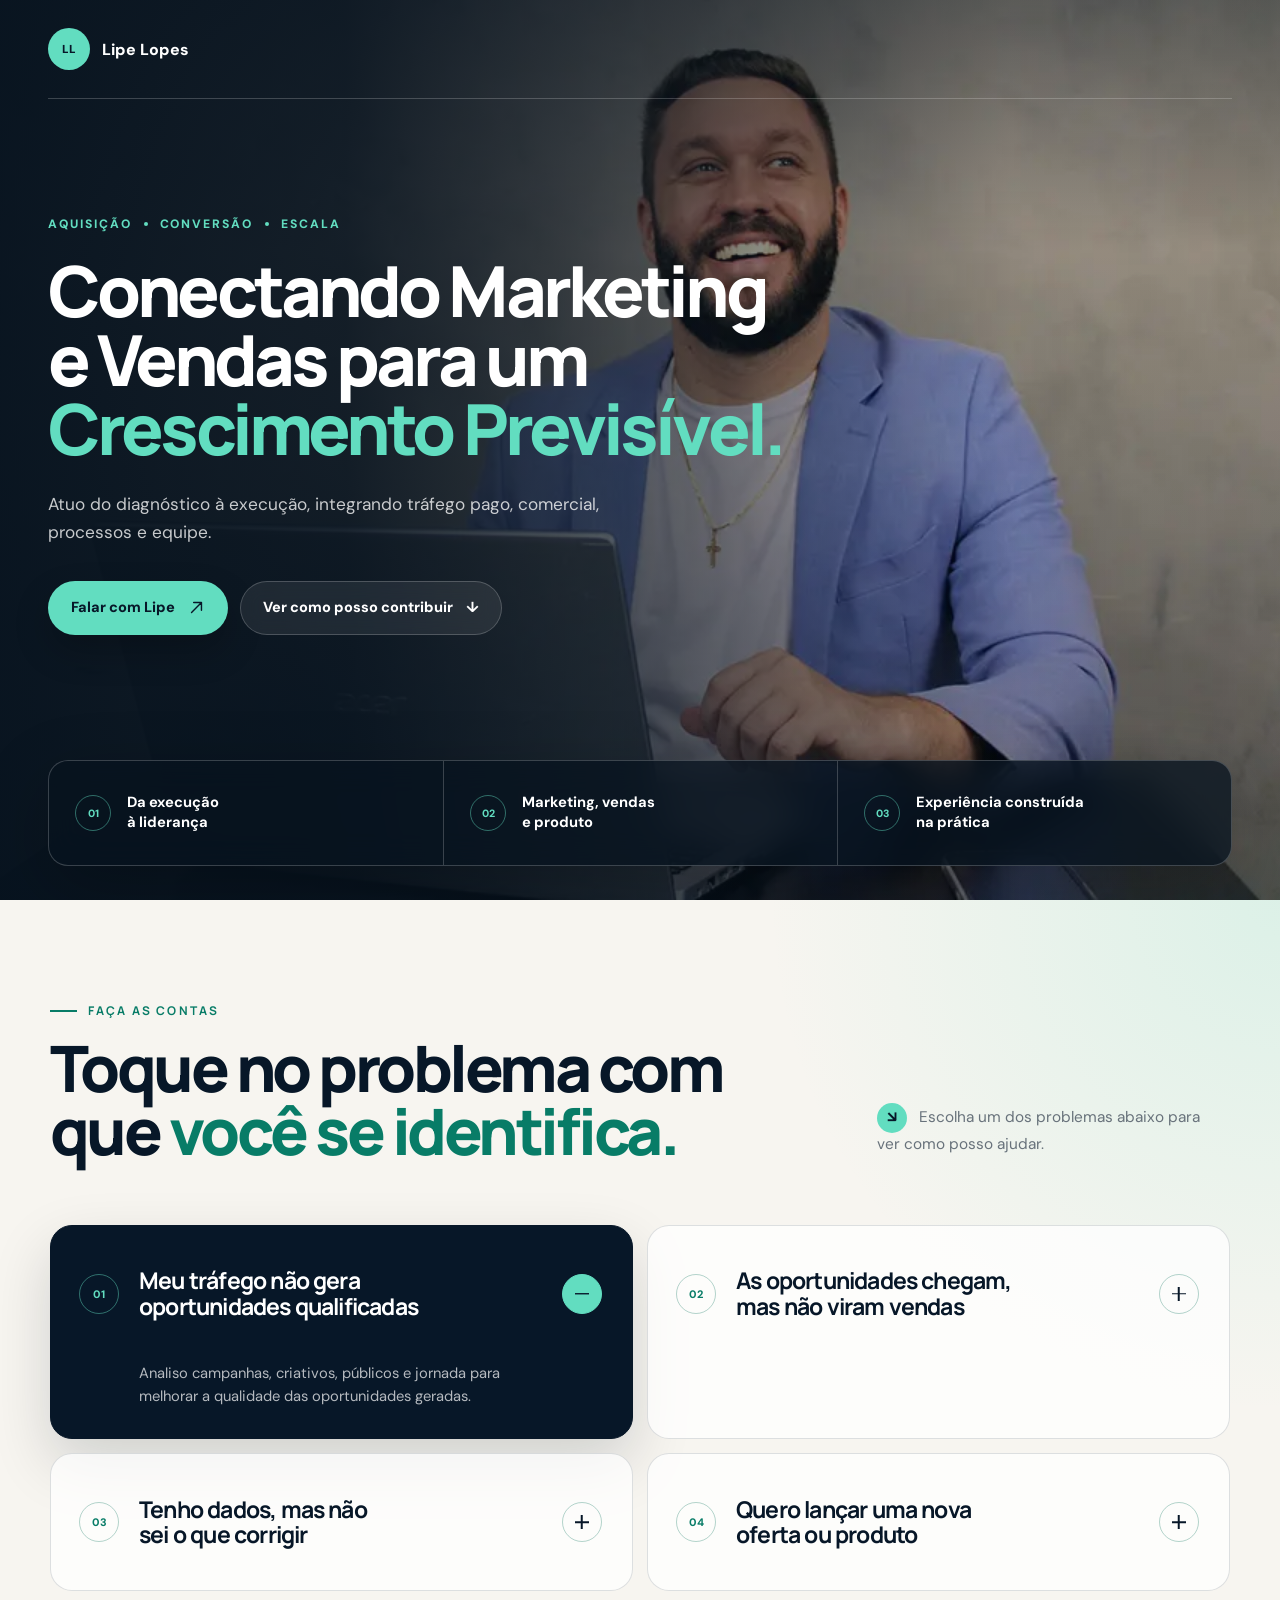
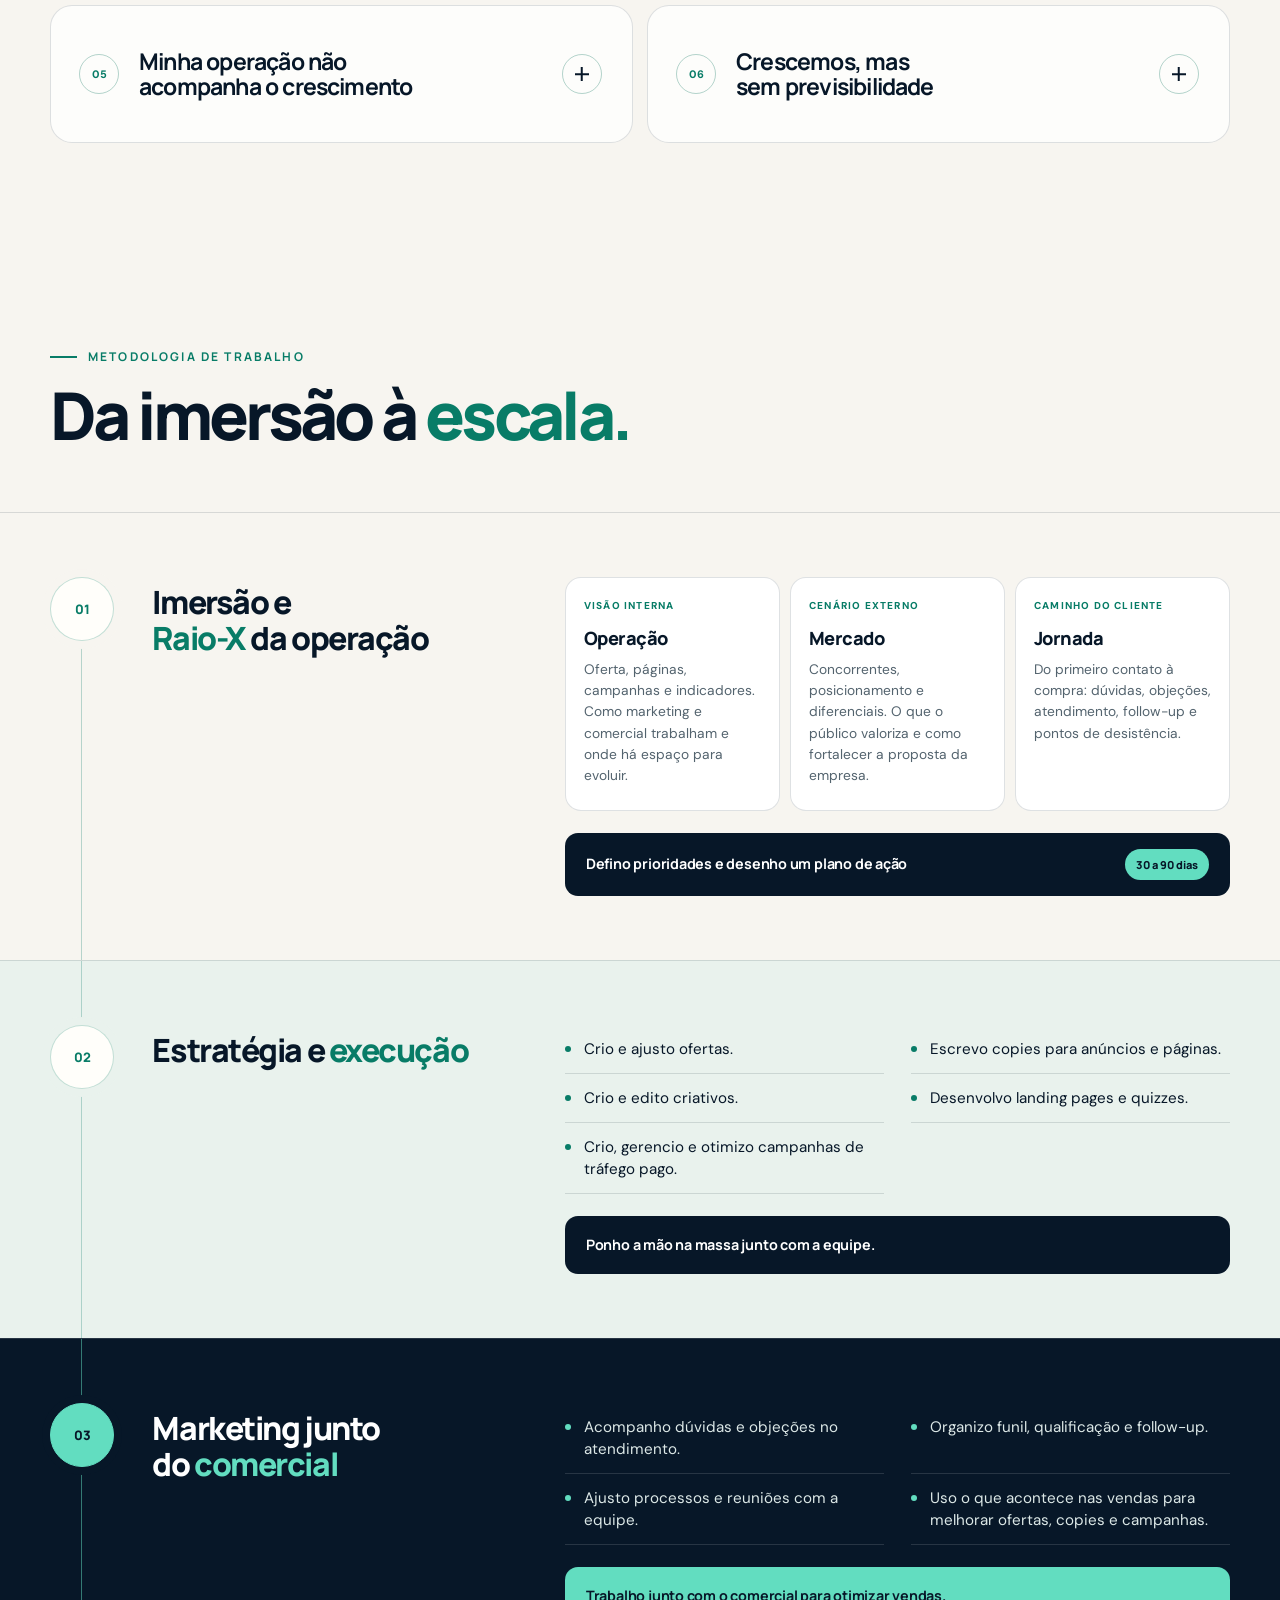
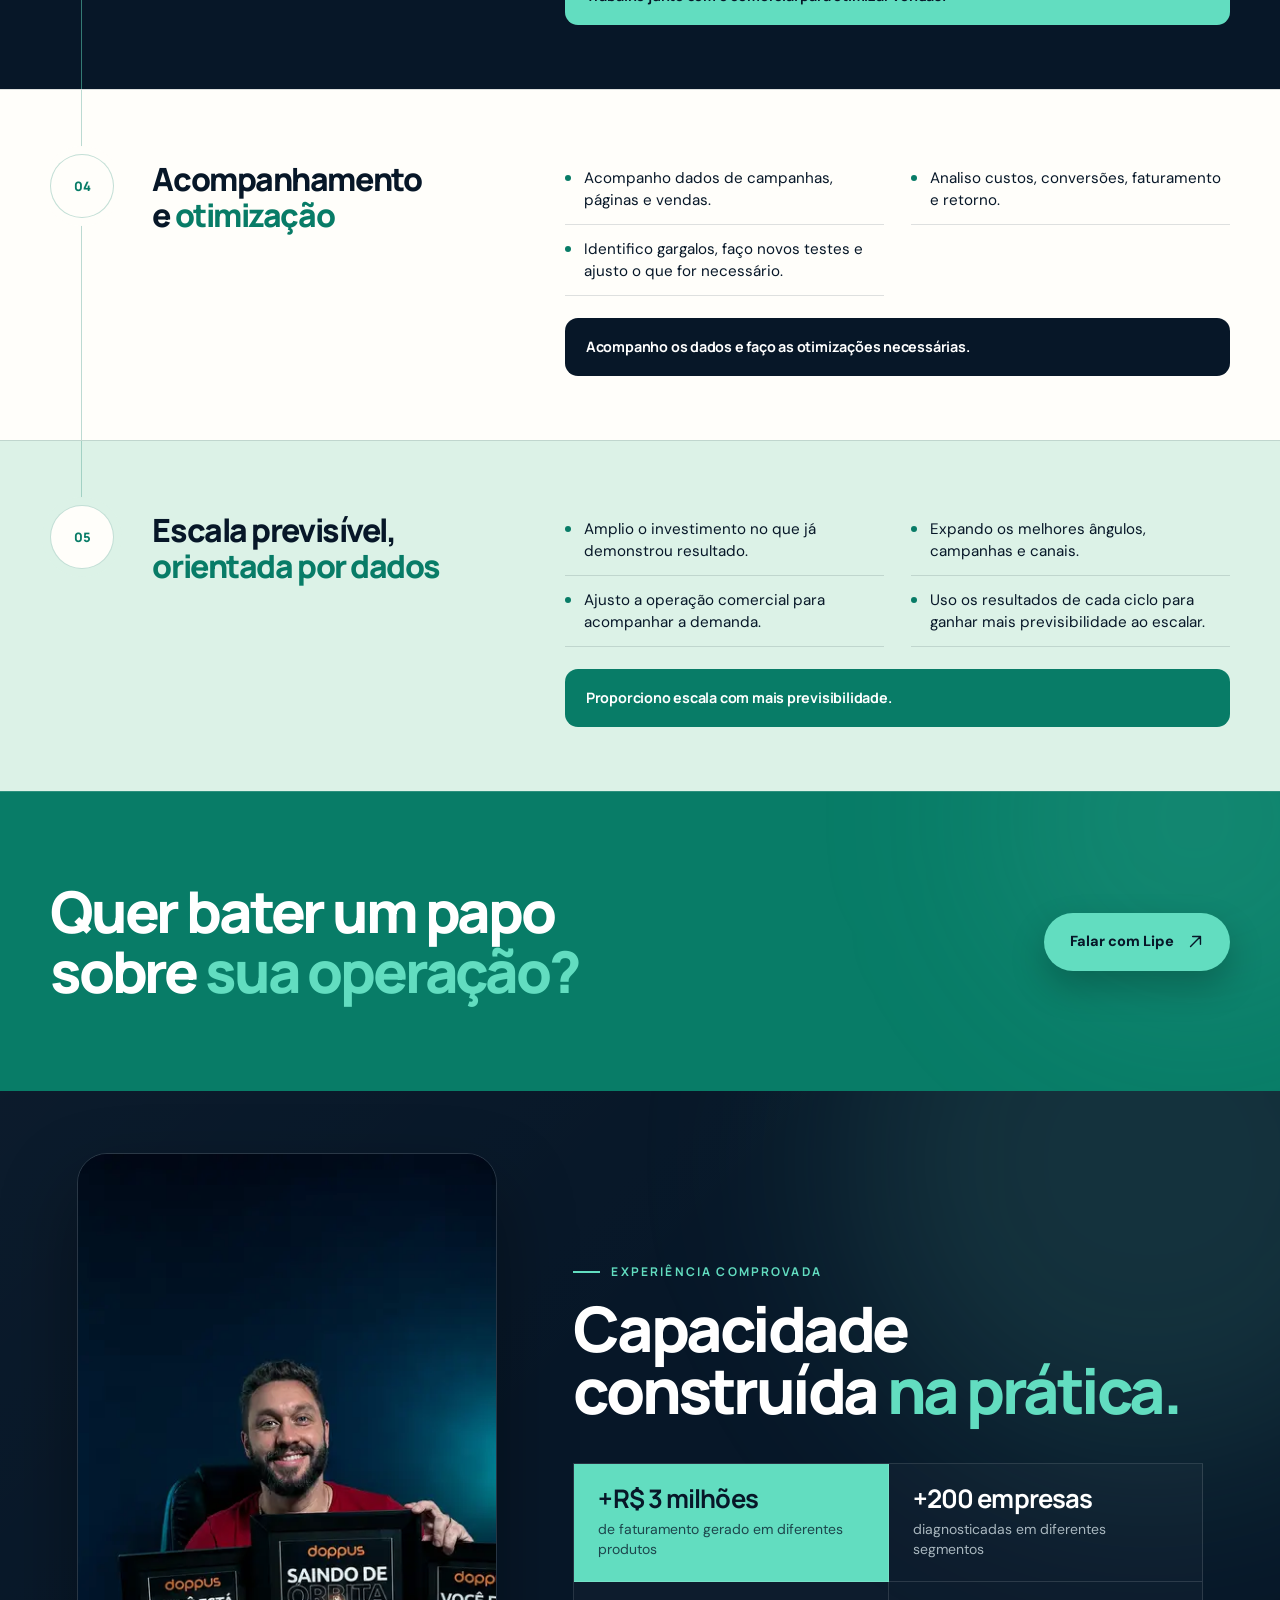
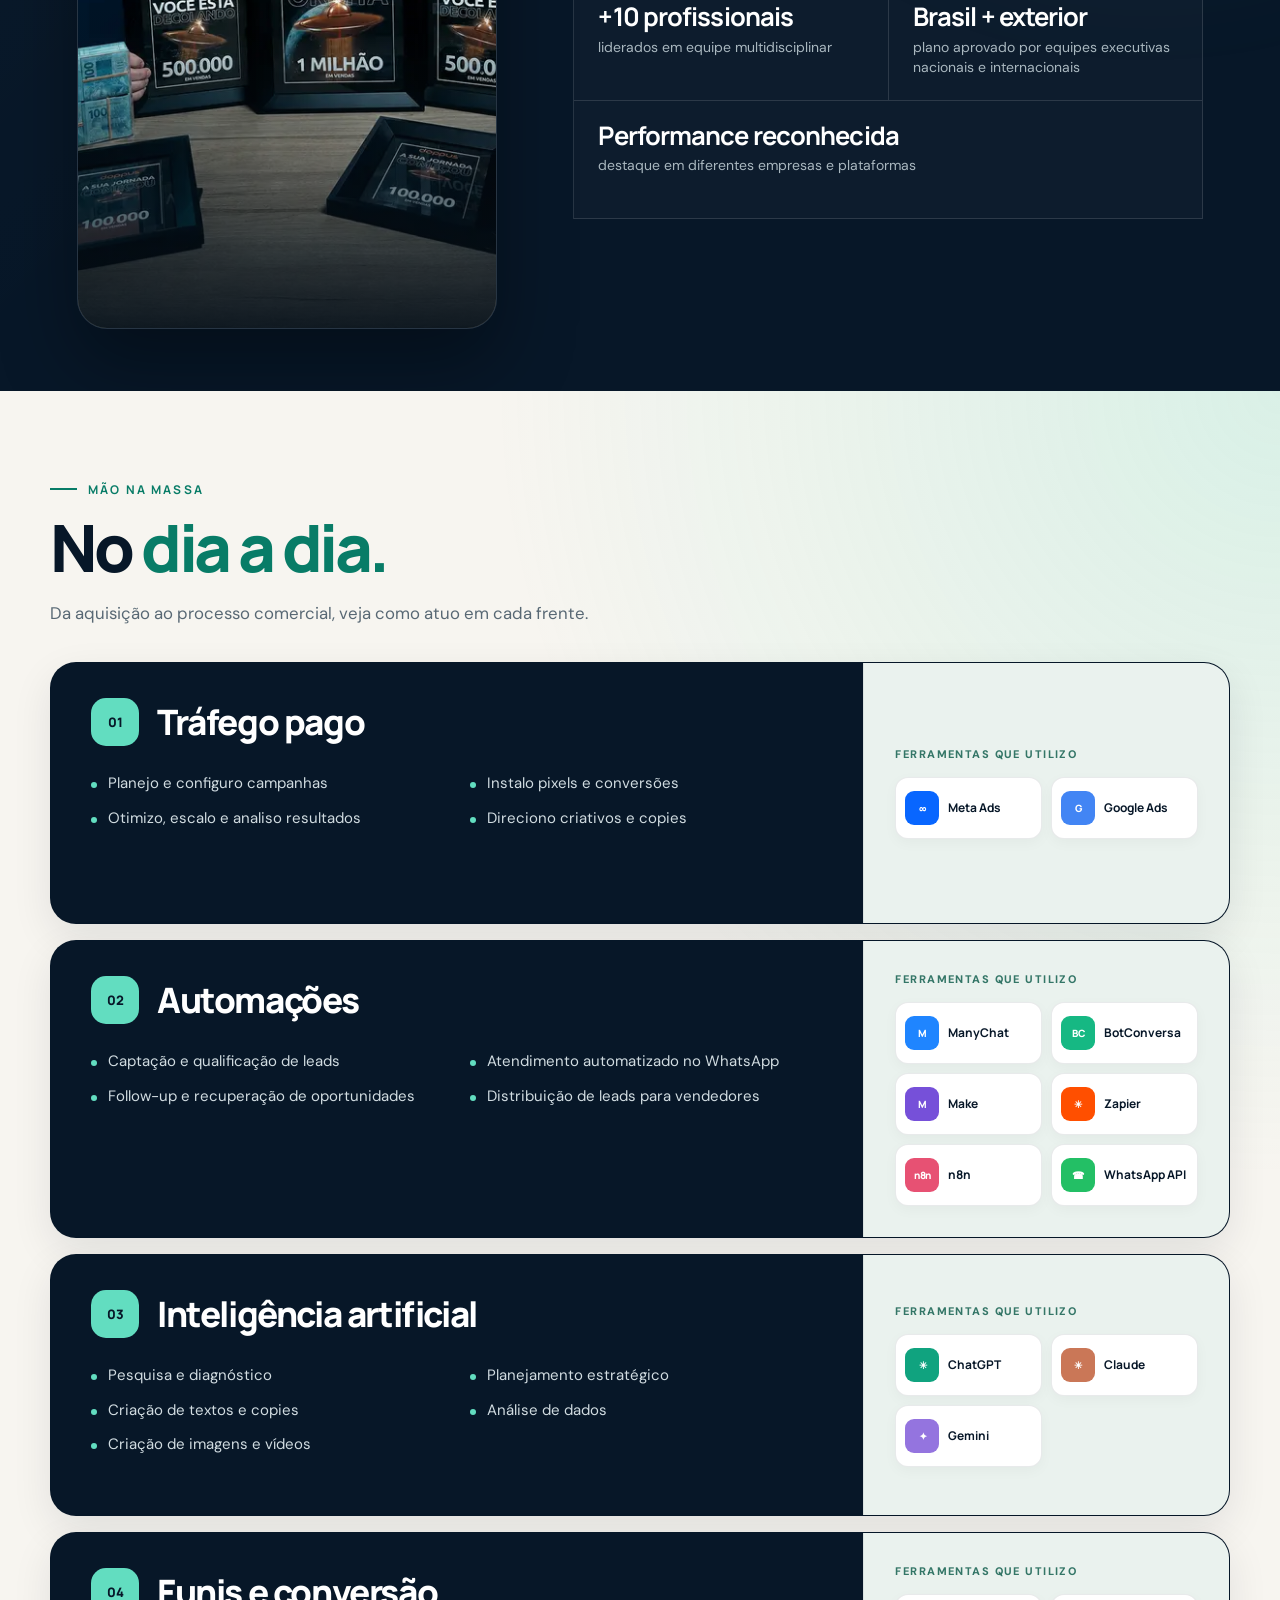
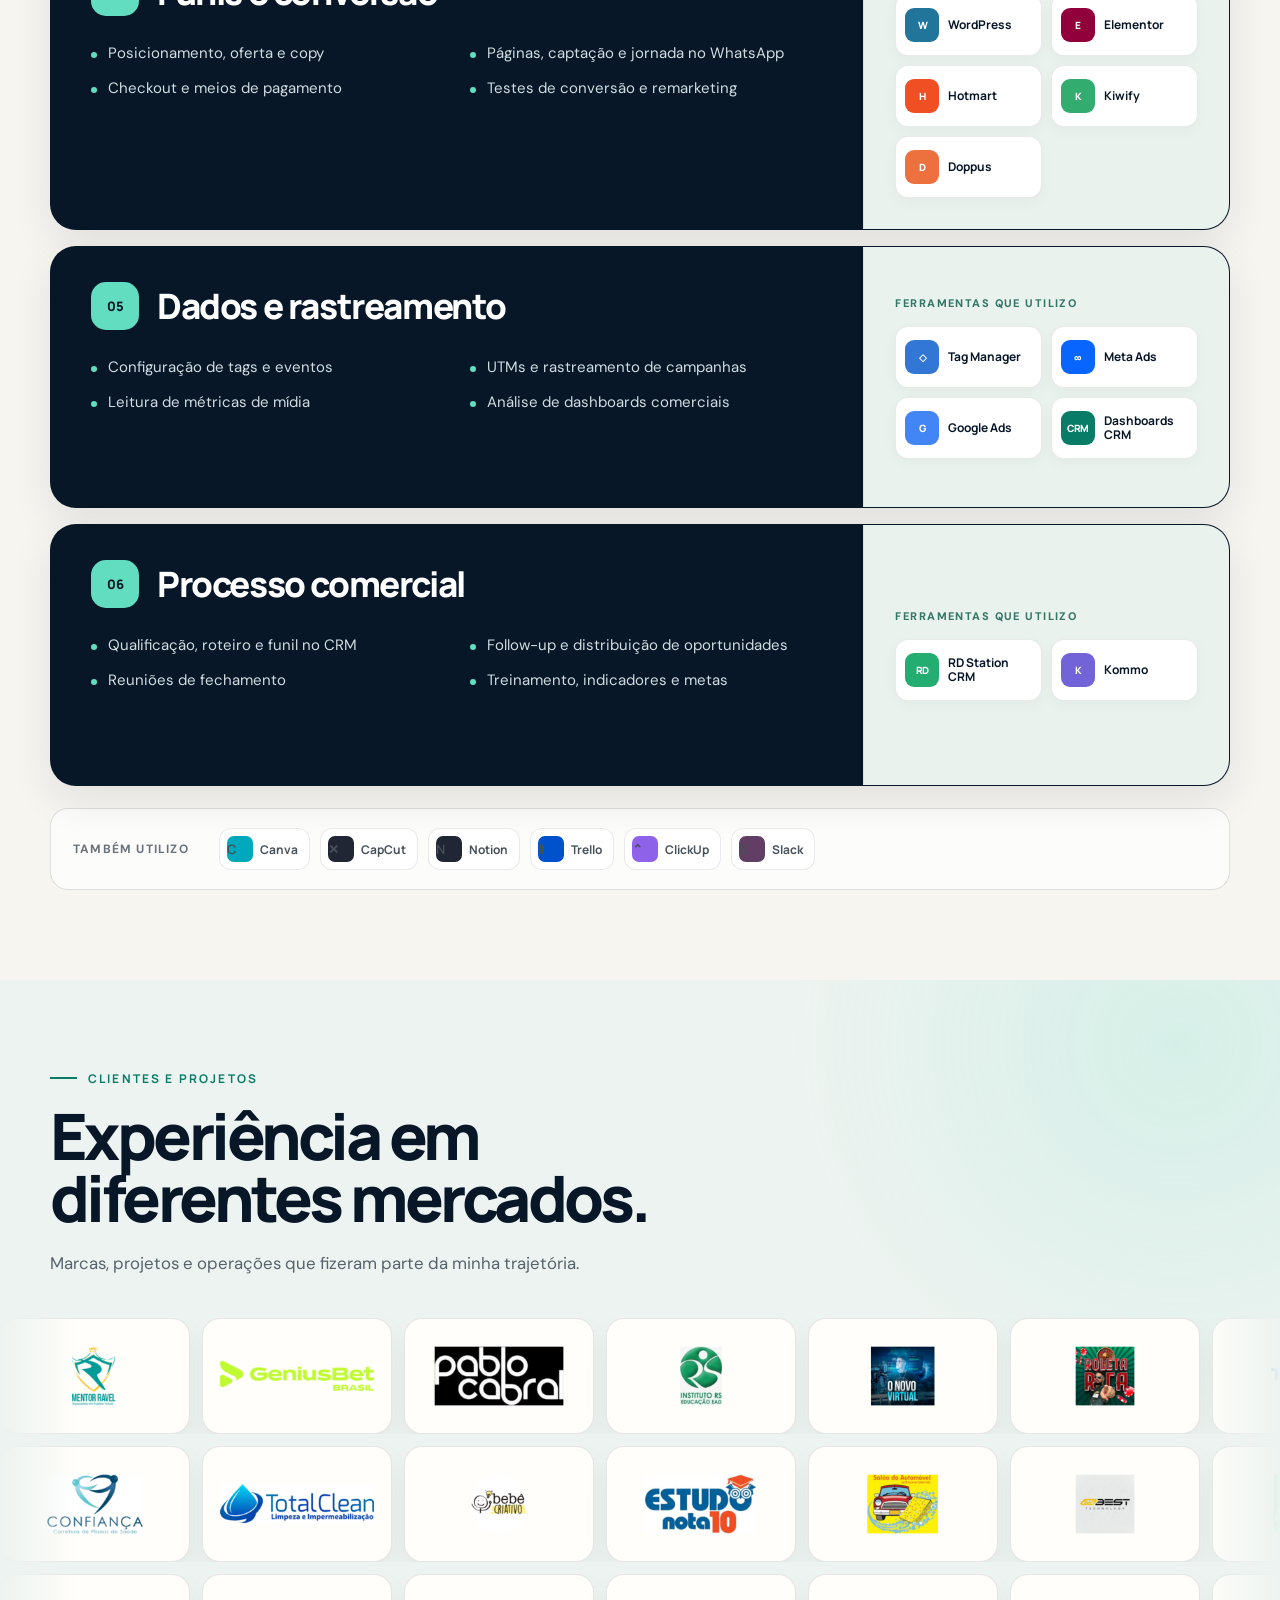
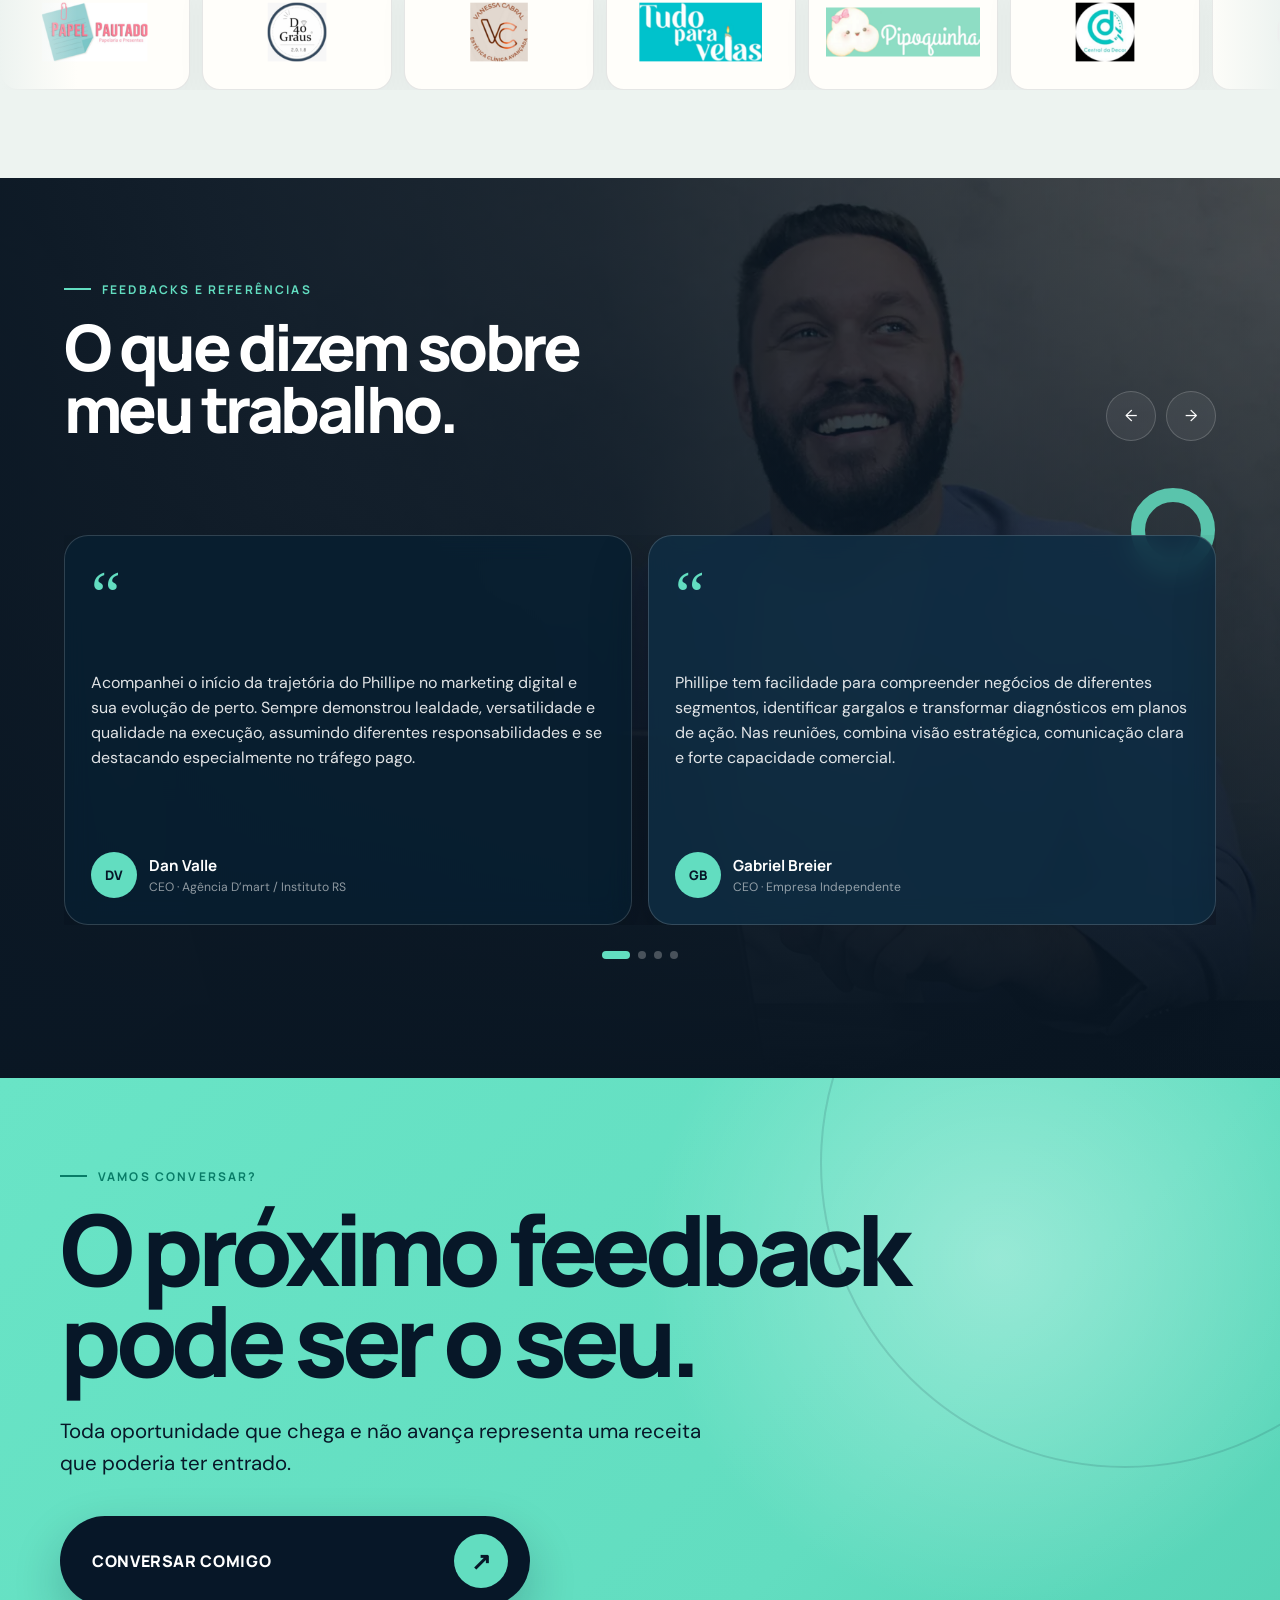
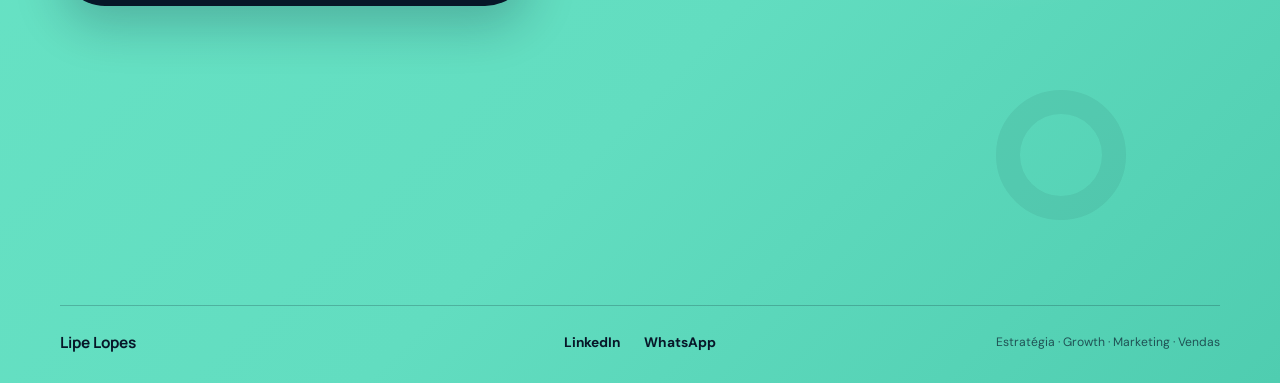
==== commit 94b73906: "Revisa hero, diagnóstico, CTA e seção prática" ====
--- a/index.html
+++ b/index.html
@@ -15,7 +15,7 @@
   <link rel="preconnect" href="https://fonts.googleapis.com"><link rel="preconnect" href="https://fonts.gstatic.com" crossorigin>
   <link href="https://fonts.googleapis.com/css2?family=DM+Sans:wght@400;500;600;700&family=Manrope:wght@600;700;800&display=swap" rel="stylesheet">
   <link rel="preload" as="image" href="assets/images/lipe-hero-1600.webp" imagesrcset="assets/images/lipe-hero-900.webp 900w, assets/images/lipe-hero-1600.webp 1600w" imagesizes="100vw">
-  <link rel="stylesheet" href="site-final.css?v=6c3d052">
+  <link rel="stylesheet" href="site-final.css?v=revisao-20260930">
   <script type="application/ld+json">{"@context":"https://schema.org","@type":"Person","name":"Lipe Lopes","alternateName":"Phillipe Lopes","jobTitle":"Executivo de Crescimento e Negócios Digitais","address":{"@type":"PostalAddress","addressLocality":"Feira de Santana","addressRegion":"BA","addressCountry":"BR"},"sameAs":["https://www.linkedin.com/in/phillipe-lopes-21628856/"],"knowsAbout":["Growth","Tráfego pago","Aquisição de clientes","Vendas","Automação","Inteligência artificial"]}</script>
 </head>
 <body>
@@ -29,13 +29,13 @@
         <p class="lp-hero__eyebrow">Aquisição <span></span> Conversão <span></span> Escala</p>
         <h1>Conectando Marketing e Vendas para um <em>Crescimento Previsível.</em></h1>
         <p class="lp-hero__lead">Atuo do diagnóstico à execução, integrando tráfego pago, comercial, processos e equipe.</p>
-        <div class="lp-hero__actions"><a class="lp-button lp-button--mint" href="https://wa.me/5575992454549?text=Ol%C3%A1%2C%20Lipe!%20Quero%20conversar%20sobre%20minha%20opera%C3%A7%C3%A3o." target="_blank" rel="noopener noreferrer" data-cta="hero">Falar com Lipe <span aria-hidden="true">↗</span></a><a class="lp-button lp-button--glass" href="#gargalos">Ver como posso contribuir <span aria-hidden="true">↓</span></a></div>
+        <div class="lp-hero__actions"><a class="lp-button lp-button--mint" href="https://wa.me/5575992454549?text=Ol%C3%A1%2C%20Lipe!%20Quero%20conversar%20sobre%20minha%20opera%C3%A7%C3%A3o." target="_blank" rel="noopener noreferrer" data-cta="hero">Falar com Lipe <svg class="lp-button__arrow" aria-hidden="true" viewBox="0 0 24 24" fill="none"><path d="M5 19 19 5M8 5h11v11" stroke="currentColor" stroke-width="2" stroke-linecap="round" stroke-linejoin="round"/></svg></a><a class="lp-button lp-button--glass" href="#gargalos">Ver como posso contribuir <span aria-hidden="true">↓</span></a></div>
       </div>
       <div class="lp-hero__rail reveal" aria-label="Resumo da trajetória profissional"><article><span>01</span><strong>Da execução<br> à liderança</strong></article><article><span>02</span><strong>Marketing, vendas<br> e produto</strong></article><article><span>03</span><strong>Experiência construída<br> na prática</strong></article></div>
     </section>
 
     <section class="lp-gargalos" id="gargalos" aria-labelledby="gargalos-title"><div class="lp-shell">
-      <header class="lp-gargalos__header reveal"><p class="lp-eyebrow">Diagnóstico</p><h2 id="gargalos-title">Onde as oportunidades estão sendo <em>perdidas?</em></h2><p class="lp-instruction"><span aria-hidden="true">↘</span> Toque no problema e veja onde posso contribuir.</p></header>
+      <header class="lp-gargalos__header reveal"><p class="lp-eyebrow">Faça as contas</p><h2 id="gargalos-title">Toque no problema com que <em>você se identifica.</em></h2><p class="lp-instruction"><span aria-hidden="true">↘</span> Escolha um dos problemas abaixo para ver como posso ajudar.</p></header>
       <div class="lp-gargalos__grid" data-accordion>
         <article class="lp-problem is-open reveal"><button type="button" aria-expanded="true" aria-controls="problema-1"><span class="lp-problem__number">01</span><strong>Meu tráfego não gera<br>oportunidades qualificadas</strong><span class="lp-problem__toggle" aria-hidden="true"></span></button><div class="lp-problem__content" id="problema-1"><p>Analiso campanhas, criativos, públicos e jornada para melhorar a qualidade das oportunidades geradas.</p></div></article>
         <article class="lp-problem reveal"><button type="button" aria-expanded="false" aria-controls="problema-2"><span class="lp-problem__number">02</span><strong>As oportunidades chegam,<br>mas não viram vendas</strong><span class="lp-problem__toggle" aria-hidden="true"></span></button><div class="lp-problem__content" id="problema-2" hidden><p>Identifico falhas na qualificação, abordagem, acompanhamento e integração entre marketing e vendas.</p></div></article>
@@ -109,13 +109,18 @@
       </div>
     </section>
 
+    <section class="lp-method-cta" aria-labelledby="method-cta-title"><div class="lp-shell lp-method-cta__inner reveal">
+      <h2 id="method-cta-title">Quer bater um papo sobre <em>sua operação?</em></h2>
+      <a class="lp-button lp-button--mint" href="https://wa.me/5575992454549?text=Ol%C3%A1%2C%20Lipe!%20Quero%20conversar%20sobre%20minha%20opera%C3%A7%C3%A3o." target="_blank" rel="noopener noreferrer" data-cta="metodologia">Falar com Lipe <svg class="lp-button__arrow" aria-hidden="true" viewBox="0 0 24 24" fill="none"><path d="M5 19 19 5M8 5h11v11" stroke="currentColor" stroke-width="2" stroke-linecap="round" stroke-linejoin="round"/></svg></a>
+    </div></section>
+
     <section class="lp-impact" id="resultados" aria-labelledby="resultados-title"><div class="lp-impact__glow" aria-hidden="true"></div><div class="lp-impact__inner">
       <figure class="lp-impact__photo reveal"><picture><source media="(max-width:680px)" srcset="assets/images/lipe-resultados-harmonizada-600.webp"><img src="assets/images/lipe-resultados-harmonizada-1000.webp" alt="Lipe Lopes com placas de premiação por resultados alcançados" width="1000" height="1333" loading="lazy"></picture></figure>
       <div class="lp-impact__content reveal"><header><p class="lp-eyebrow lp-eyebrow--mint">Experiência comprovada</p><h2 id="resultados-title">Capacidade construída <em>na prática.</em></h2></header><div class="lp-evidence-grid"><article class="lp-evidence lp-evidence--primary"><strong>+R$ 3 milhões</strong><p>de faturamento gerado em diferentes produtos</p></article><article class="lp-evidence"><strong>+200 empresas</strong><p>diagnosticadas em diferentes segmentos</p></article><article class="lp-evidence"><strong>+10 profissionais</strong><p>liderados em equipe multidisciplinar</p></article><article class="lp-evidence"><strong>Brasil + exterior</strong><p>plano aprovado por equipes executivas nacionais e internacionais</p></article><article class="lp-evidence lp-evidence--wide"><strong>Performance reconhecida</strong><p>destaque em diferentes empresas e plataformas</p></article></div></div>
     </div></section>
 
     <section class="lp-practice" id="pratica" aria-labelledby="pratica-title"><div class="lp-shell">
-      <header class="lp-practice__header reveal"><p class="lp-eyebrow">Mão na massa</p><h2 id="pratica-title">O que eu consigo fazer <em>no dia a dia.</em></h2><p class="lp-practice__intro">Da aquisição ao processo comercial, veja como atuo em cada frente.</p></header>
+      <header class="lp-practice__header reveal"><p class="lp-eyebrow">Mão na massa</p><h2 id="pratica-title">No <em>dia a dia.</em></h2><p class="lp-practice__intro">Da aquisição ao processo comercial, veja como atuo em cada frente.</p></header>
       <div class="lp-practice-list"><article class="lp-practice-card reveal" aria-labelledby="practice-01">
         <div class="lp-practice-card__copy"><div class="lp-practice-card__heading"><span class="lp-practice-card__number">01</span><h3 id="practice-01">Tráfego pago</h3></div><ul><li>Planejo e configuro campanhas</li><li>Instalo pixels e conversões</li><li>Otimizo, escalo e analiso resultados</li><li>Direciono criativos e copies</li></ul></div>
         <div class="lp-practice-card__tools"><p>Ferramentas que utilizo</p><div class="lp-tool-grid"><span class="lp-tool"><span class="lp-brand-icon" style="--logo-color:#0866ff" aria-hidden="true"><span class="lp-brand-icon__fallback">∞</span><img src="https://www.google.com/s2/favicons?domain=facebook.com&amp;sz=64" alt="" loading="lazy" onerror="this.remove()"></span><b>Meta Ads</b></span><span class="lp-tool"><span class="lp-brand-icon" style="--logo-color:#4285f4" aria-hidden="true"><span class="lp-brand-icon__fallback">G</span><img src="https://www.google.com/s2/favicons?domain=ads.google.com&amp;sz=64" alt="" loading="lazy" onerror="this.remove()"></span><b>Google Ads</b></span></div></div>
--- a/site-final.css
+++ b/site-final.css
@@ -56,6 +56,17 @@
 @media(max-width:1020px){.lp-method__row{grid-template-columns:58px minmax(0,1fr);gap:0 24px}.lp-method__row::before{left:28px}.lp-method__marker{width:58px;height:58px;grid-row:1/3}.lp-method__step h3{max-width:none;margin:4px 0 25px}.lp-method__body{grid-column:2}.lp-method__step:first-child .lp-method__row::before{top:70px}.lp-method__step:last-child .lp-method__row::before{bottom:calc(100% - 70px)}}
 @media(max-width:600px){.lp-method__header{padding:72px 0 36px}.lp-method__header h2{font-size:clamp(2.55rem,11vw,3.7rem)}.lp-method__row{grid-template-columns:44px minmax(0,1fr);gap:0 15px;padding:35px 0 39px}.lp-method__row::before{left:21px}.lp-method__marker{width:44px;height:44px;box-shadow:0 0 0 5px var(--paper);font-size:11px}.lp-method__step--execution .lp-method__marker{box-shadow:0 0 0 5px #e9f2ed}.lp-method__step--sales .lp-method__marker{box-shadow:0 0 0 5px var(--navy)}.lp-method__step--optimization .lp-method__marker{box-shadow:0 0 0 5px var(--white)}.lp-method__step--scale .lp-method__marker{box-shadow:0 0 0 5px #dcf2e7}.lp-method__step:first-child .lp-method__row::before{top:52px}.lp-method__step:last-child .lp-method__row::before{bottom:calc(100% - 52px)}.lp-method__step h3{margin:3px 0 22px;font-size:clamp(1.5rem,6.3vw,2rem)}.lp-method__areas,.lp-method__points{grid-template-columns:1fr}.lp-method__areas{gap:8px}.lp-method__area{padding:16px}.lp-method__area small{margin-bottom:7px}.lp-method__area p{font-size:.84rem}.lp-method__points li{padding:11px 0 11px 18px;font-size:.9rem}.lp-method__points li::before{top:19px}.lp-method__highlight{align-items:flex-start;flex-direction:column;gap:10px;margin-top:17px;padding:15px 16px}.lp-method__highlight strong{font-size:.88rem}}
 
+/* Conversa após a metodologia */
+.lp-button__arrow{display:block;width:17px;height:17px;flex:none}
+.lp-method-cta{position:relative;padding:clamp(62px,7vw,96px) 0;overflow:hidden;color:#fff;background:var(--green);border-top:1px solid rgba(255,255,255,.15)}
+.lp-method-cta::after{position:absolute;top:-180px;right:-120px;width:410px;height:410px;content:"";background:rgba(98,221,192,.11);border-radius:50%;filter:blur(90px);pointer-events:none}
+.lp-method-cta__inner{position:relative;z-index:1;display:flex;align-items:center;justify-content:space-between;gap:35px}
+.lp-method-cta h2{max-width:750px;margin:0;font:800 clamp(2.45rem,4.5vw,4.35rem)/1.04 "Manrope",sans-serif;letter-spacing:-.055em;text-wrap:balance}
+.lp-method-cta h2 em{color:var(--mint);font-style:normal}
+.lp-method-cta .lp-button{flex:none;min-height:58px;padding-inline:25px;white-space:nowrap}
+@media(max-width:800px){.lp-method-cta__inner{align-items:flex-start;flex-direction:column;gap:27px}.lp-method-cta h2{max-width:600px}}
+@media(max-width:430px){.lp-method-cta{padding:64px 0}.lp-method-cta h2{font-size:clamp(2.25rem,10vw,3rem)}.lp-method-cta .lp-button{width:auto;min-width:190px;flex-basis:auto}}
+
 /* Impacto */
 .lp-impact{position:relative;min-height:100vh;padding:62px 6vw;overflow:hidden;color:#fff;background:linear-gradient(135deg,rgba(255,255,255,.02),transparent 42%),var(--navy)}.lp-impact__glow{position:absolute;top:-240px;right:-180px;width:620px;height:620px;background:rgba(98,221,192,.14);border-radius:50%;filter:blur(100px)}.lp-impact__inner{position:relative;display:grid;width:min(1210px,100%);min-height:calc(100vh - 124px);align-items:center;margin:auto;grid-template-columns:minmax(340px,.8fr) minmax(520px,1.2fr);gap:clamp(52px,6vw,92px)}.lp-impact__photo{position:relative;align-self:stretch;min-height:620px;max-height:790px;margin:0;overflow:hidden;border:1px solid var(--dark-line);border-radius:30px;box-shadow:0 34px 76px rgba(0,0,0,.36)}.lp-impact__photo picture,.lp-impact__photo img{display:block;width:100%;height:100%}.lp-impact__photo img{object-fit:cover;object-position:center 48%}.lp-impact__photo::after{position:absolute;inset:0;content:"";background:linear-gradient(180deg,transparent 58%,rgba(4,15,25,.9))}.lp-impact__photo figcaption{position:absolute;z-index:1;left:26px;bottom:25px;display:flex;align-items:center;gap:11px;color:rgba(255,255,255,.88);font-size:12px;font-weight:700;letter-spacing:.11em;text-transform:uppercase}.lp-impact__photo figcaption span{width:24px;height:2px;background:var(--mint)}.lp-impact__content header{margin-bottom:42px}.lp-impact h2{max-width:760px;margin:0;font:800 clamp(43px,4.9vw,70px)/.98 "Manrope",sans-serif;letter-spacing:-.055em}.lp-impact h2 em{color:var(--mint);font-style:normal}.lp-evidence-grid{display:grid;grid-template-columns:repeat(2,minmax(0,1fr));border-top:1px solid var(--dark-line);border-left:1px solid var(--dark-line)}.lp-evidence{min-height:118px;padding:22px 24px;border-right:1px solid var(--dark-line);border-bottom:1px solid var(--dark-line);background:rgba(255,255,255,.025)}.lp-evidence--primary{color:var(--ink);background:var(--mint)}.lp-evidence--wide{grid-column:1/-1}.lp-evidence strong{display:block;margin-bottom:7px;font:700 clamp(21px,2vw,28px)/1.04 "Manrope",sans-serif;letter-spacing:-.035em}.lp-evidence p{max-width:320px;margin:0;color:#a9b7bf;font-size:14px;line-height:1.42}.lp-evidence--primary p{color:rgba(7,23,40,.76)}
 
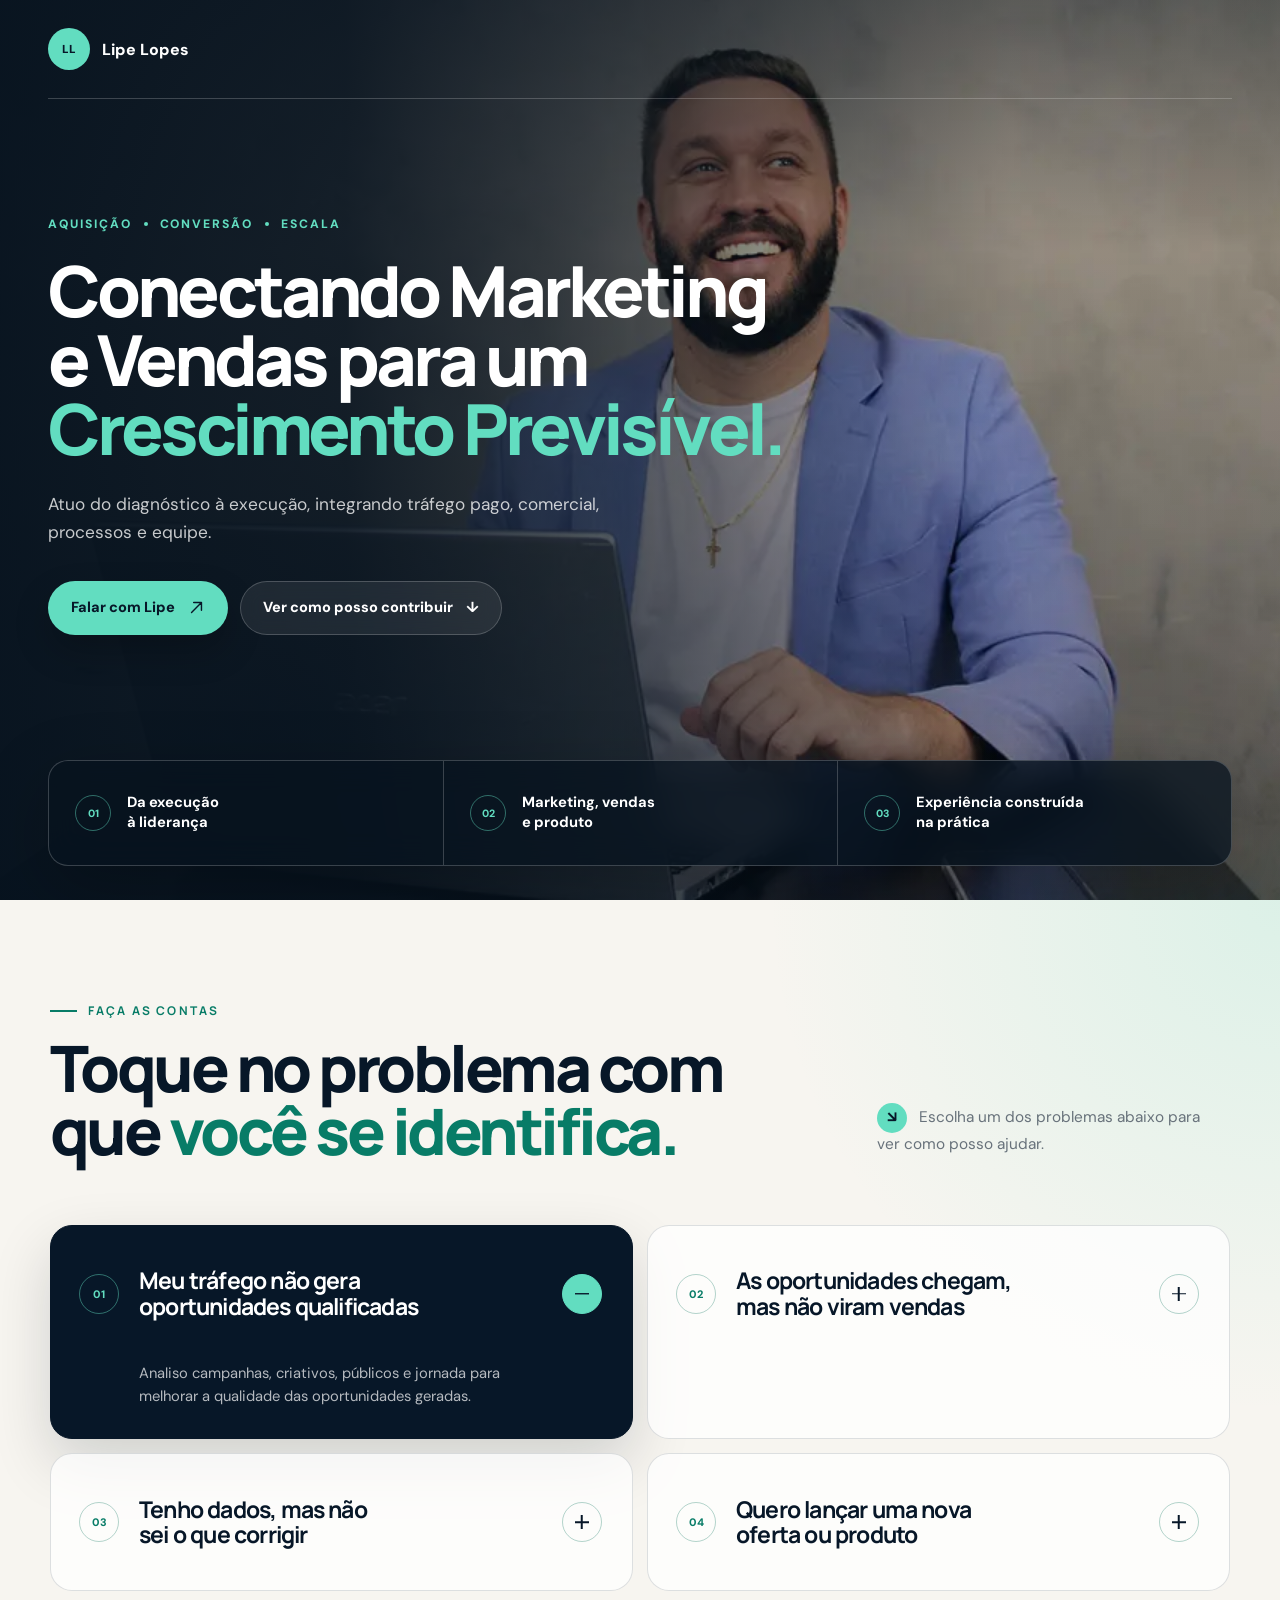
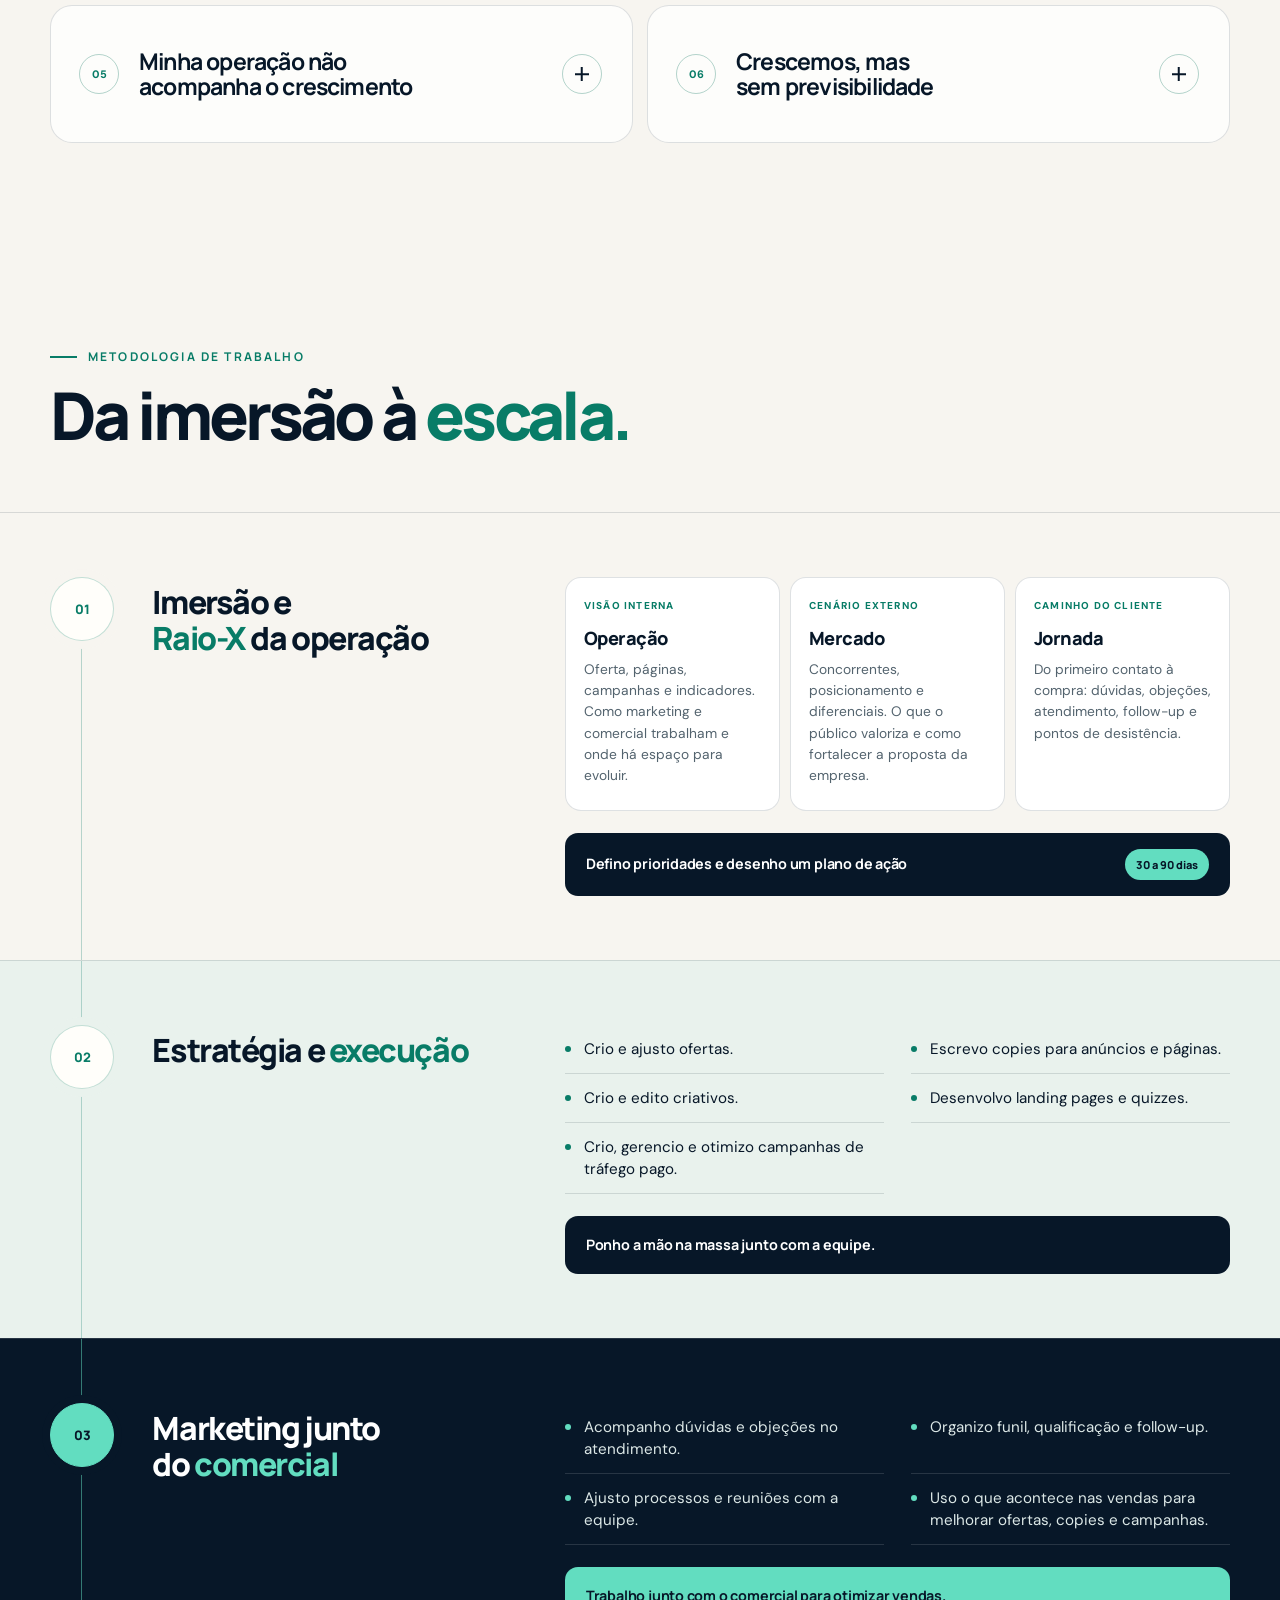
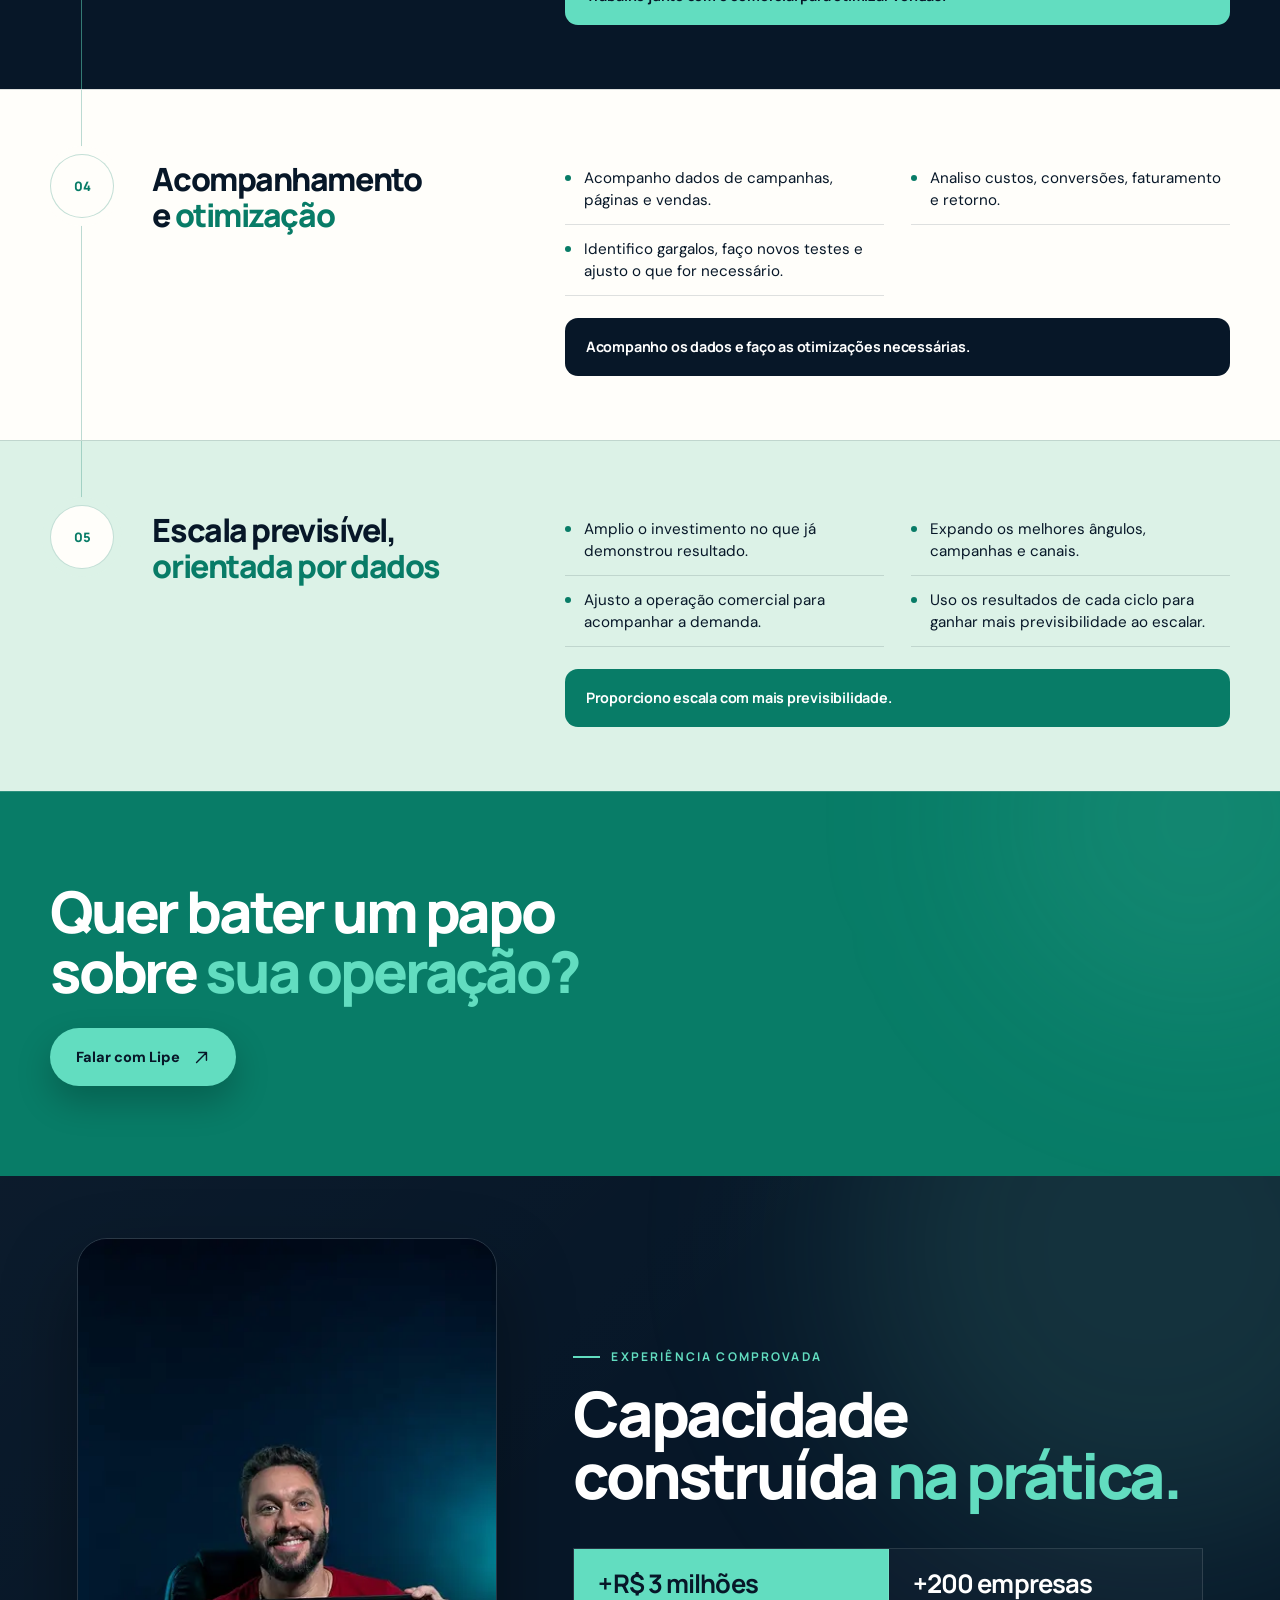
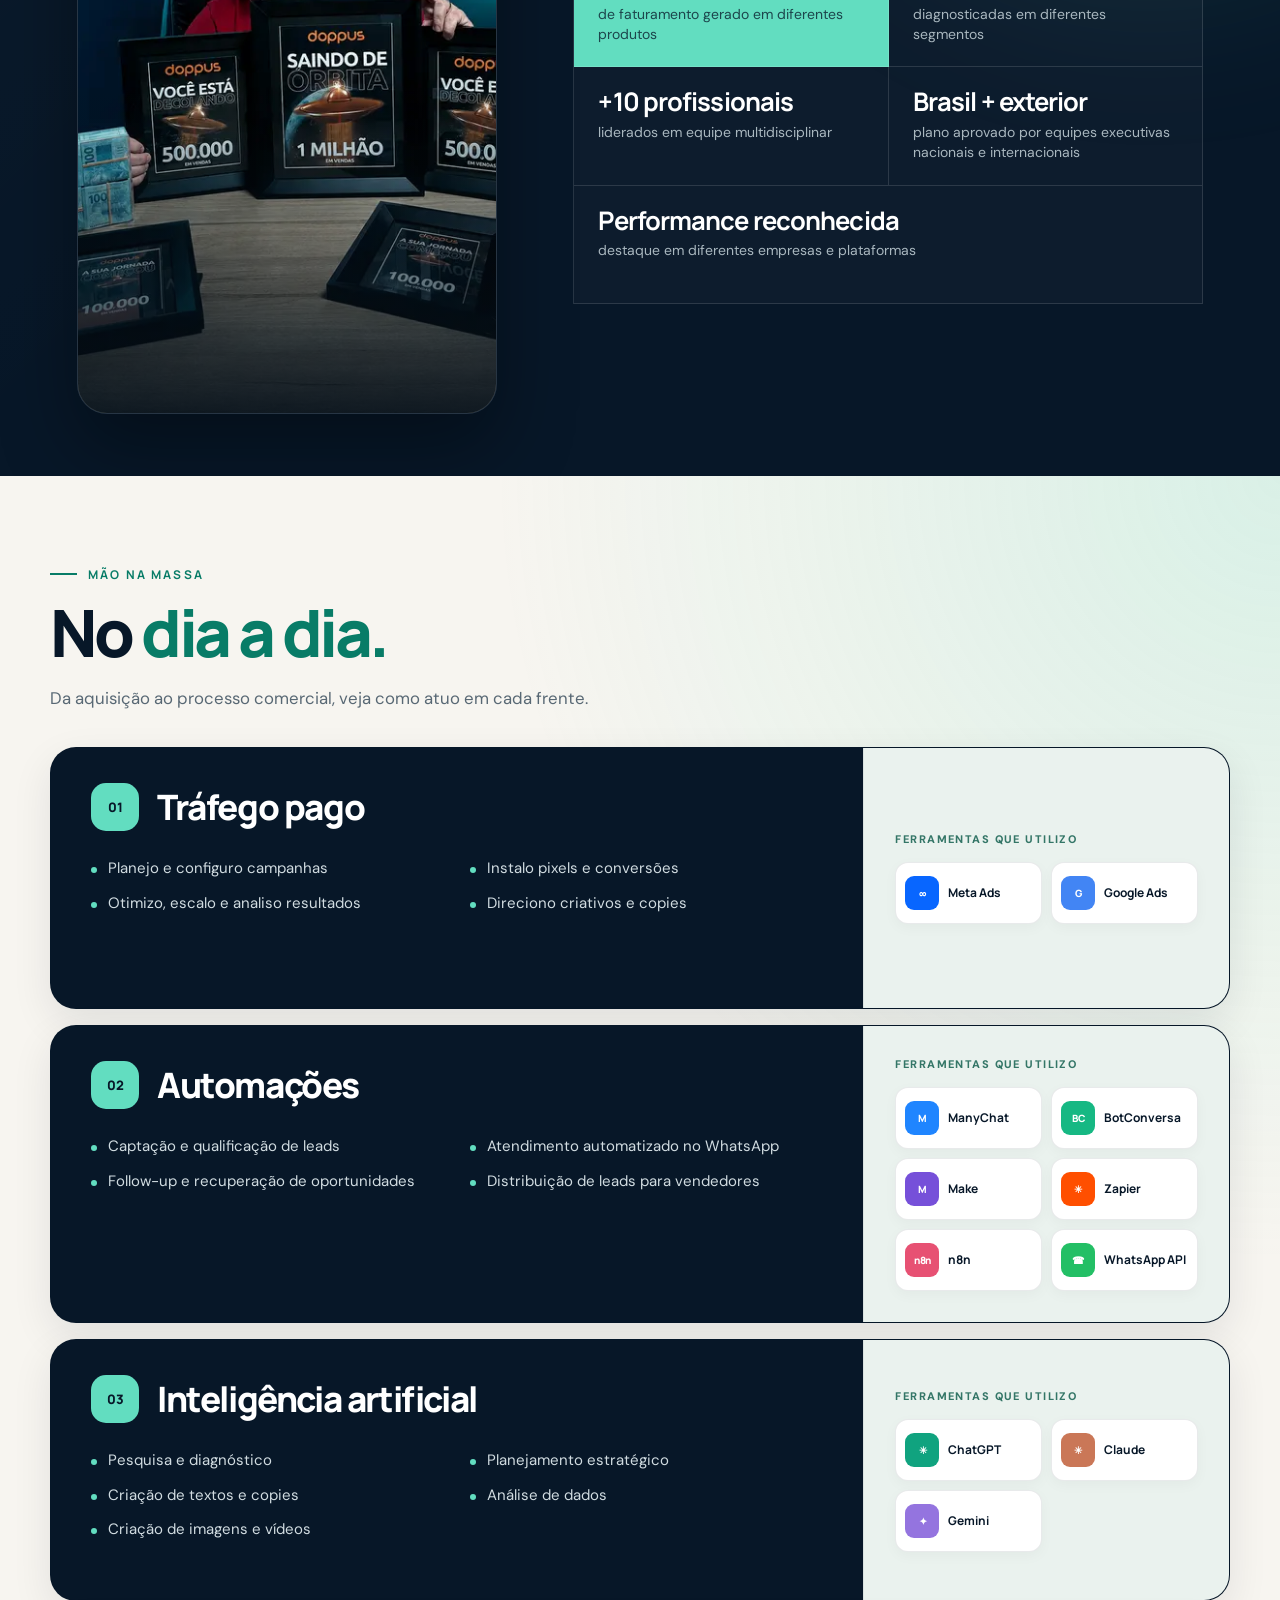
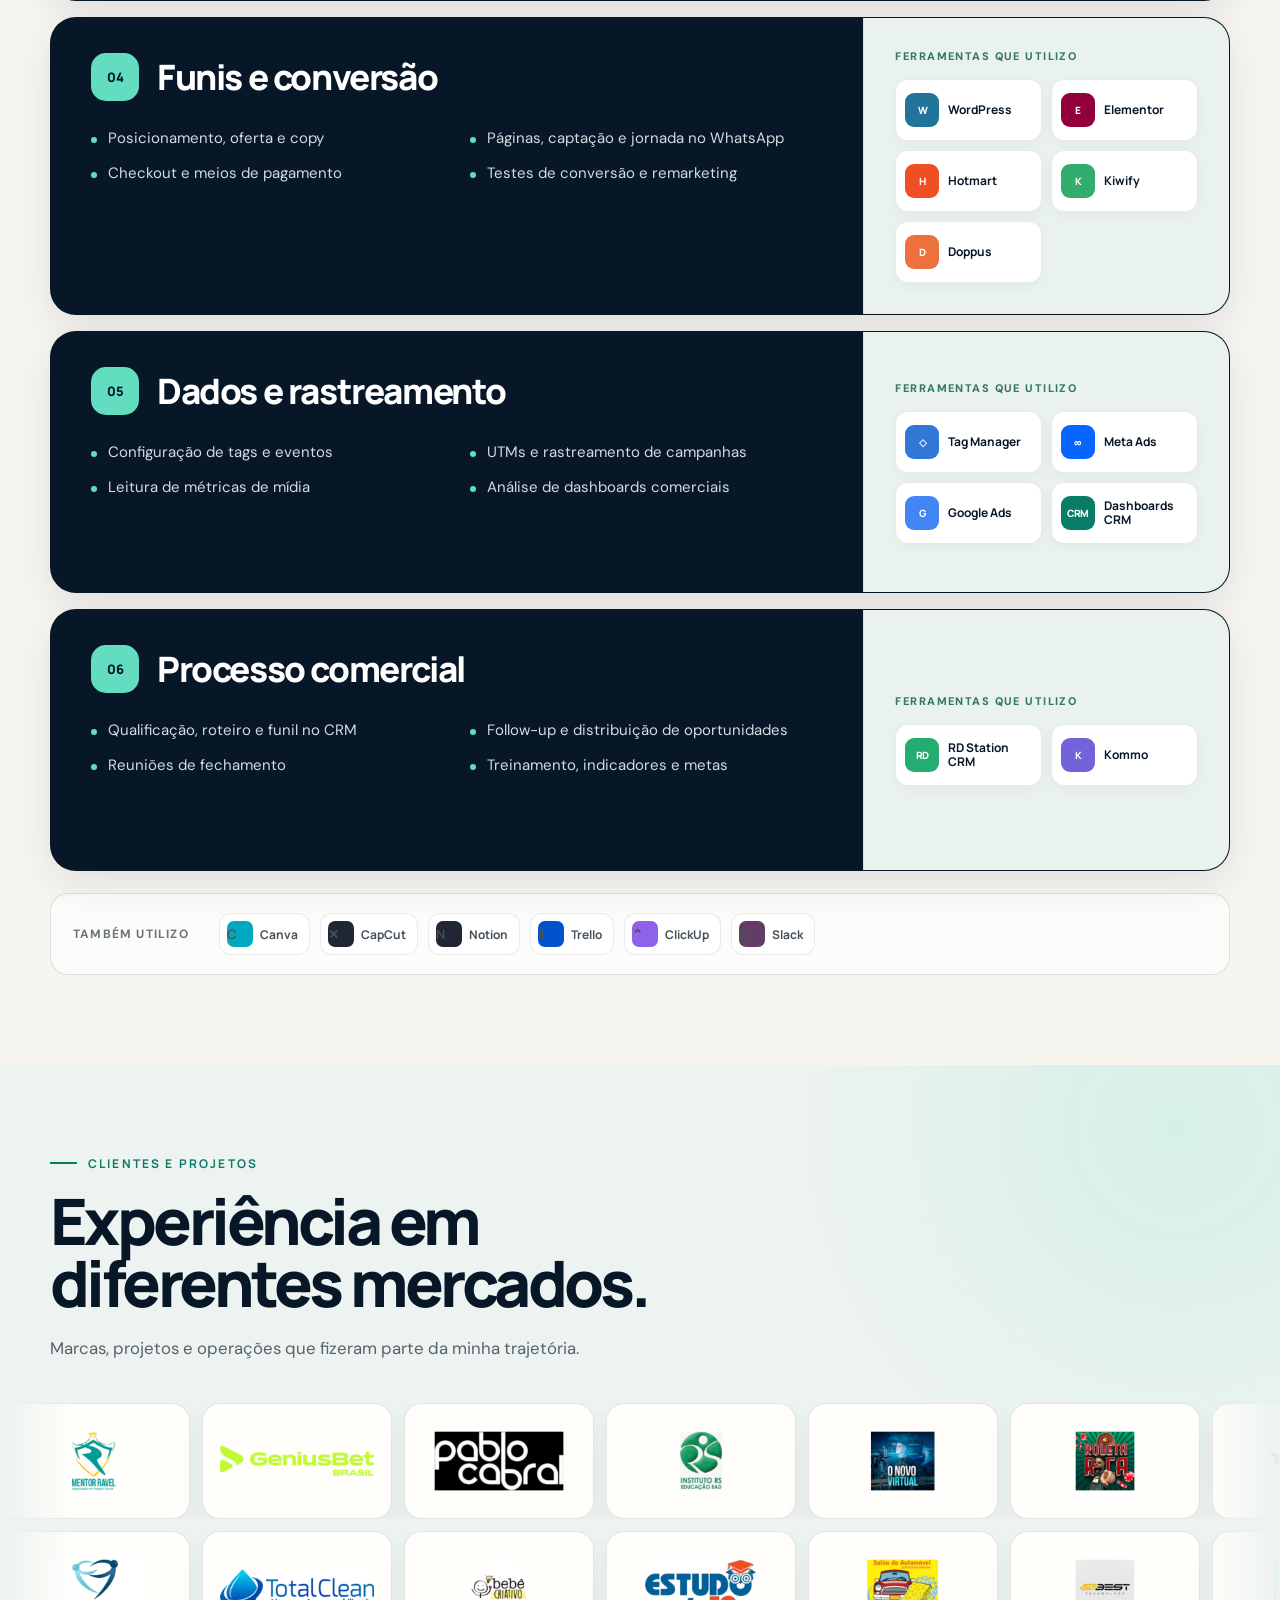
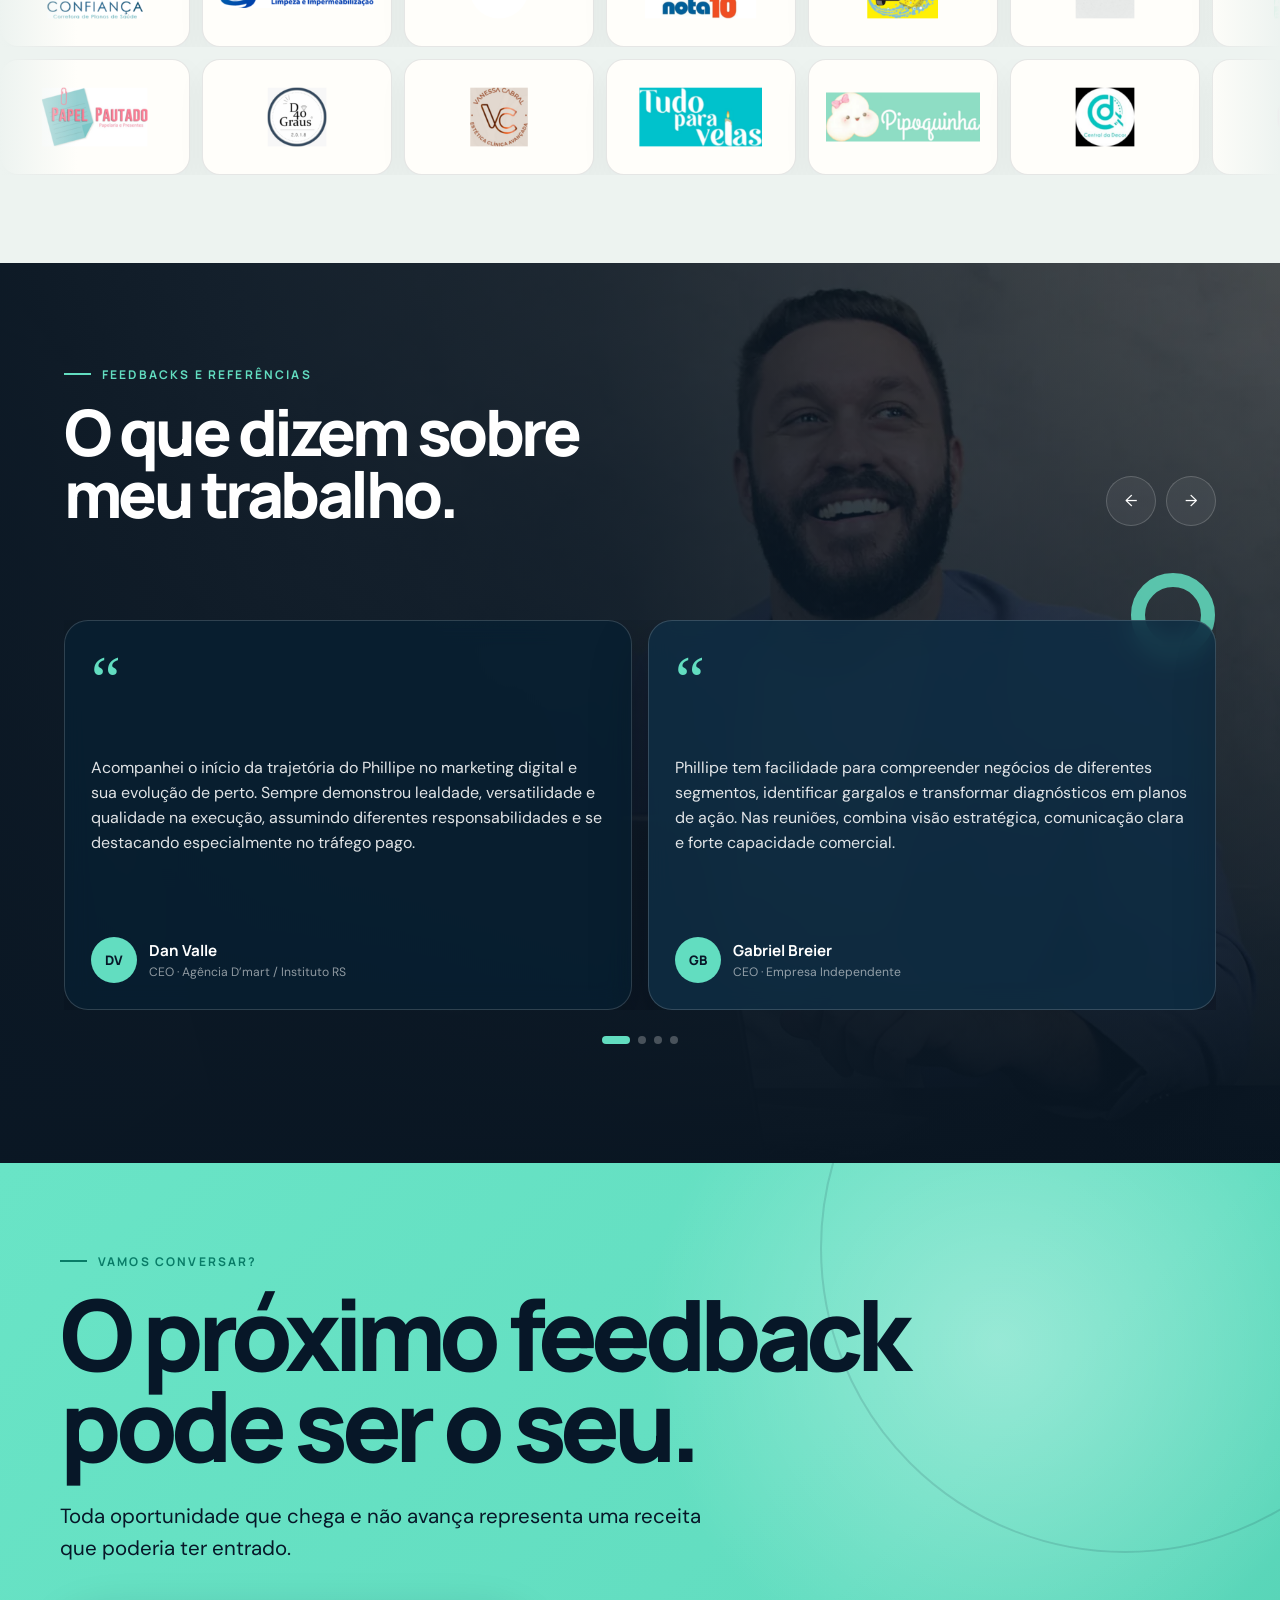
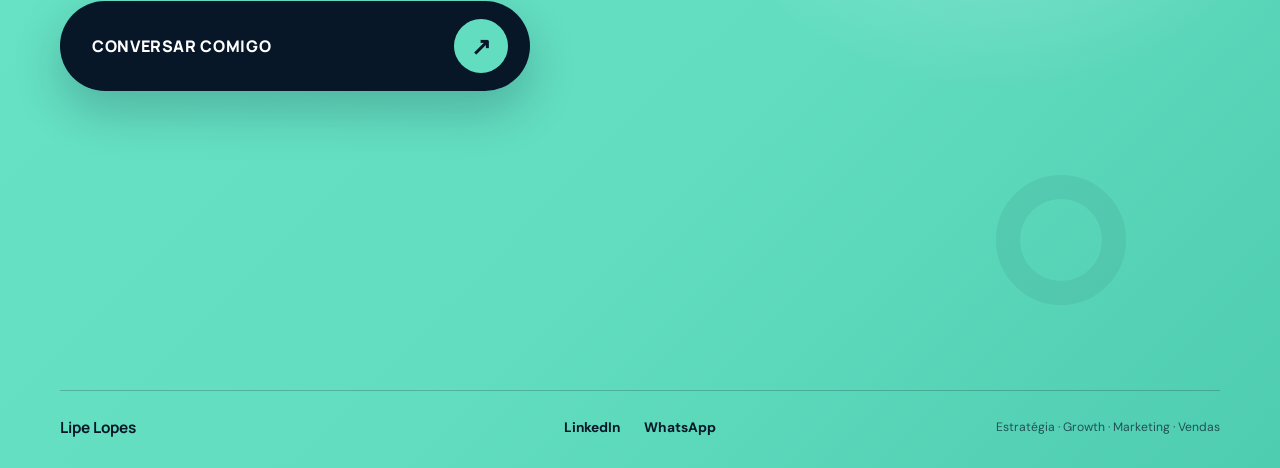
==== commit 24f005f3: "Atualiza estilo do CTA na publicação" ====
--- a/index.html
+++ b/index.html
@@ -15,7 +15,7 @@
   <link rel="preconnect" href="https://fonts.googleapis.com"><link rel="preconnect" href="https://fonts.gstatic.com" crossorigin>
   <link href="https://fonts.googleapis.com/css2?family=DM+Sans:wght@400;500;600;700&family=Manrope:wght@600;700;800&display=swap" rel="stylesheet">
   <link rel="preload" as="image" href="assets/images/lipe-hero-1600.webp" imagesrcset="assets/images/lipe-hero-900.webp 900w, assets/images/lipe-hero-1600.webp 1600w" imagesizes="100vw">
-  <link rel="stylesheet" href="site-final.css?v=revisao-20260930">
+  <link rel="stylesheet" href="site-final.css?v=cta-4de7d4a">
   <script type="application/ld+json">{"@context":"https://schema.org","@type":"Person","name":"Lipe Lopes","alternateName":"Phillipe Lopes","jobTitle":"Executivo de Crescimento e Negócios Digitais","address":{"@type":"PostalAddress","addressLocality":"Feira de Santana","addressRegion":"BA","addressCountry":"BR"},"sameAs":["https://www.linkedin.com/in/phillipe-lopes-21628856/"],"knowsAbout":["Growth","Tráfego pago","Aquisição de clientes","Vendas","Automação","Inteligência artificial"]}</script>
 </head>
 <body>
--- a/site-final.css
+++ b/site-final.css
@@ -60,8 +60,8 @@
 .lp-button__arrow{display:block;width:17px;height:17px;flex:none}
 .lp-method-cta{position:relative;padding:clamp(62px,7vw,96px) 0;overflow:hidden;color:#fff;background:var(--green);border-top:1px solid rgba(255,255,255,.15)}
 .lp-method-cta::after{position:absolute;top:-180px;right:-120px;width:410px;height:410px;content:"";background:rgba(98,221,192,.11);border-radius:50%;filter:blur(90px);pointer-events:none}
-.lp-method-cta__inner{position:relative;z-index:1;display:flex;align-items:center;justify-content:space-between;gap:35px}
-.lp-method-cta h2{max-width:750px;margin:0;font:800 clamp(2.45rem,4.5vw,4.35rem)/1.04 "Manrope",sans-serif;letter-spacing:-.055em;text-wrap:balance}
+.lp-method-cta__inner{position:relative;z-index:1;display:flex;align-items:flex-start;flex-direction:column;gap:27px}
+.lp-method-cta h2{max-width:850px;margin:0;font:800 clamp(2.45rem,4.5vw,4.35rem)/1.04 "Manrope",sans-serif;letter-spacing:-.055em;text-wrap:balance}
 .lp-method-cta h2 em{color:var(--mint);font-style:normal}
 .lp-method-cta .lp-button{flex:none;min-height:58px;padding-inline:25px;white-space:nowrap}
 @media(max-width:800px){.lp-method-cta__inner{align-items:flex-start;flex-direction:column;gap:27px}.lp-method-cta h2{max-width:600px}}
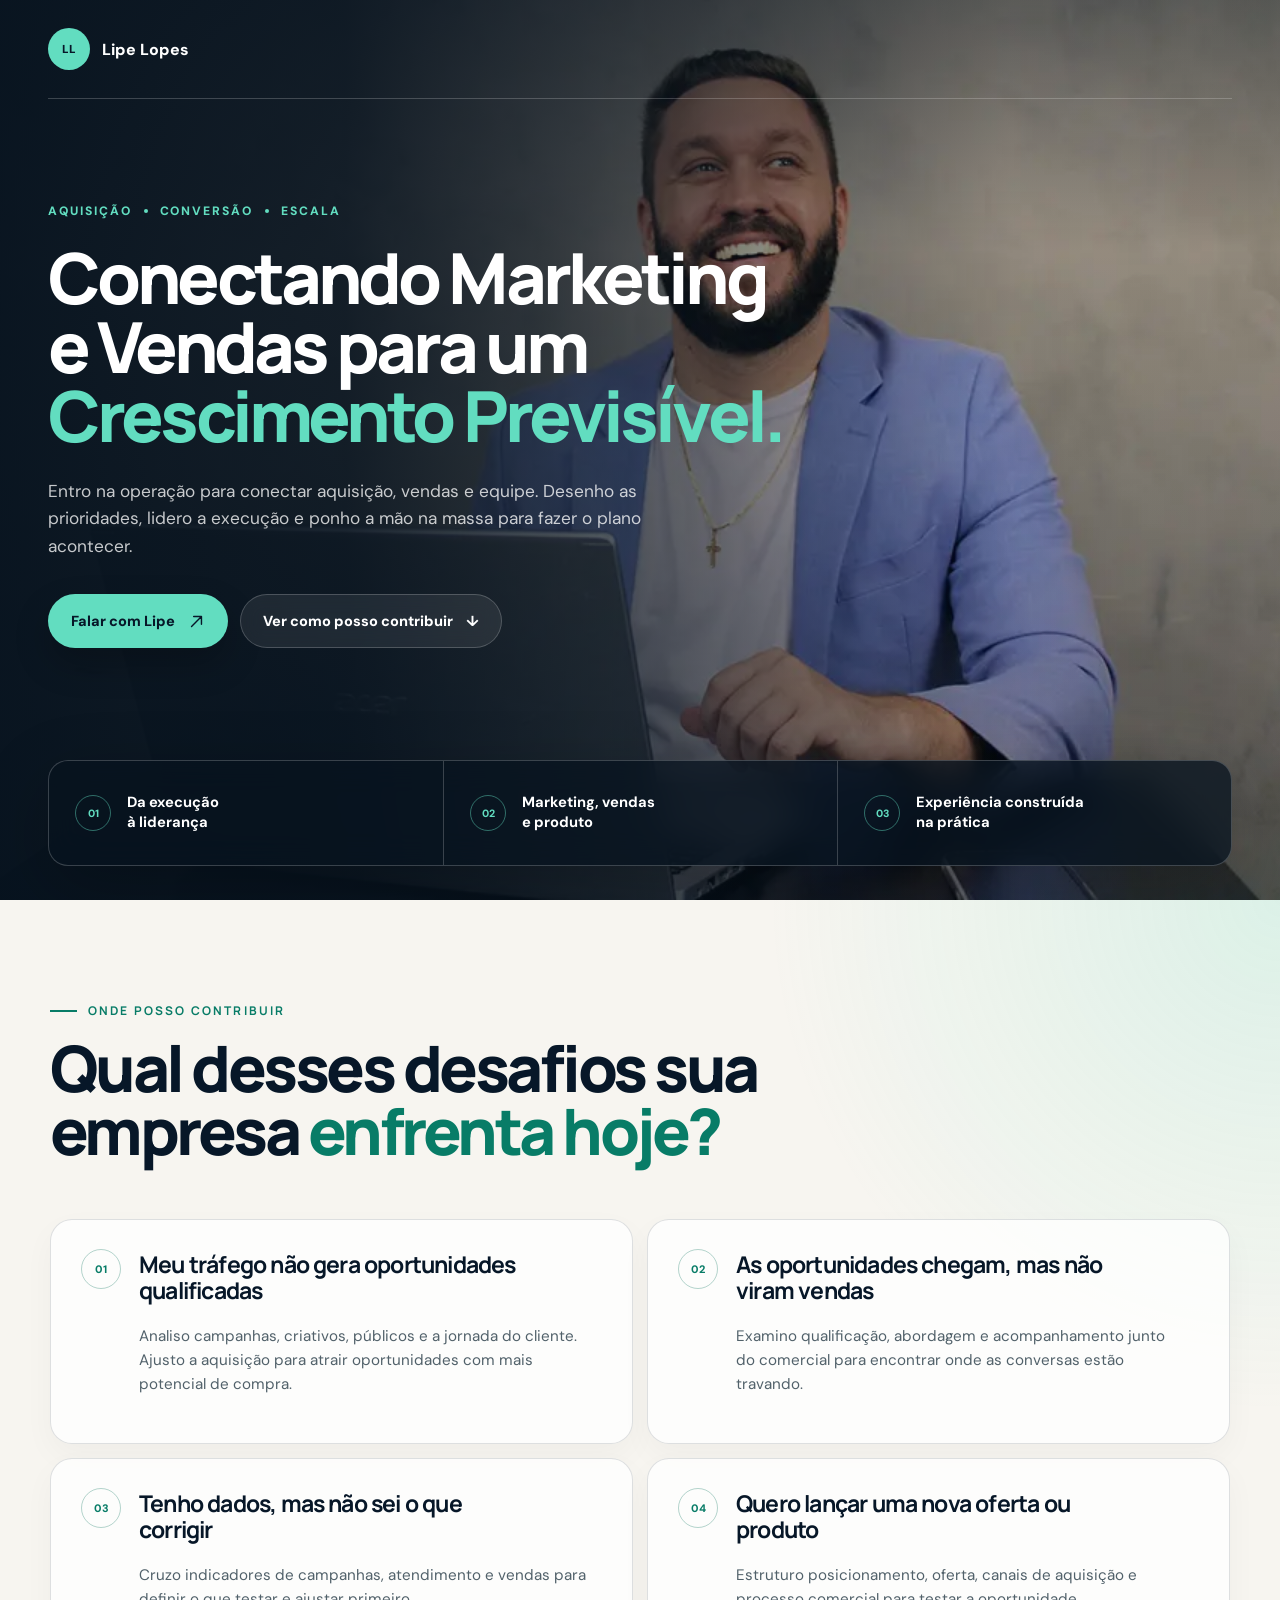
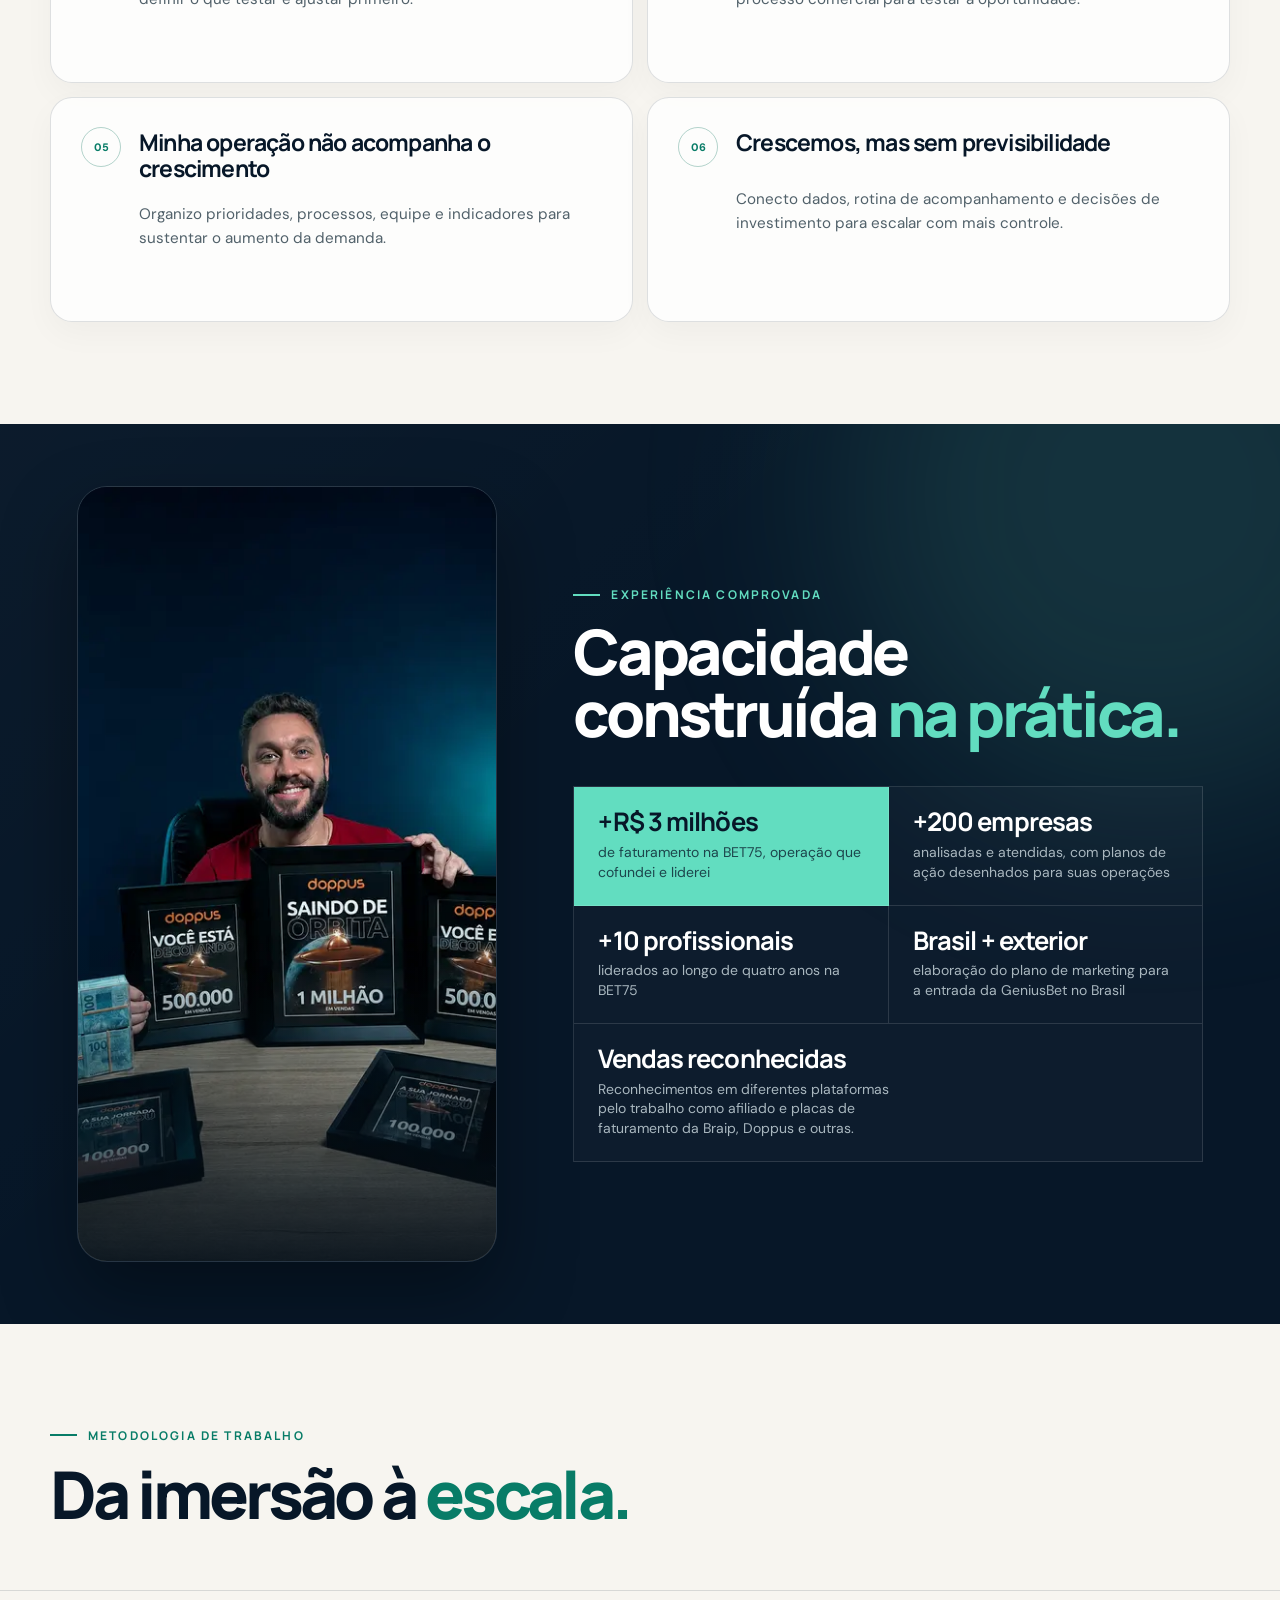
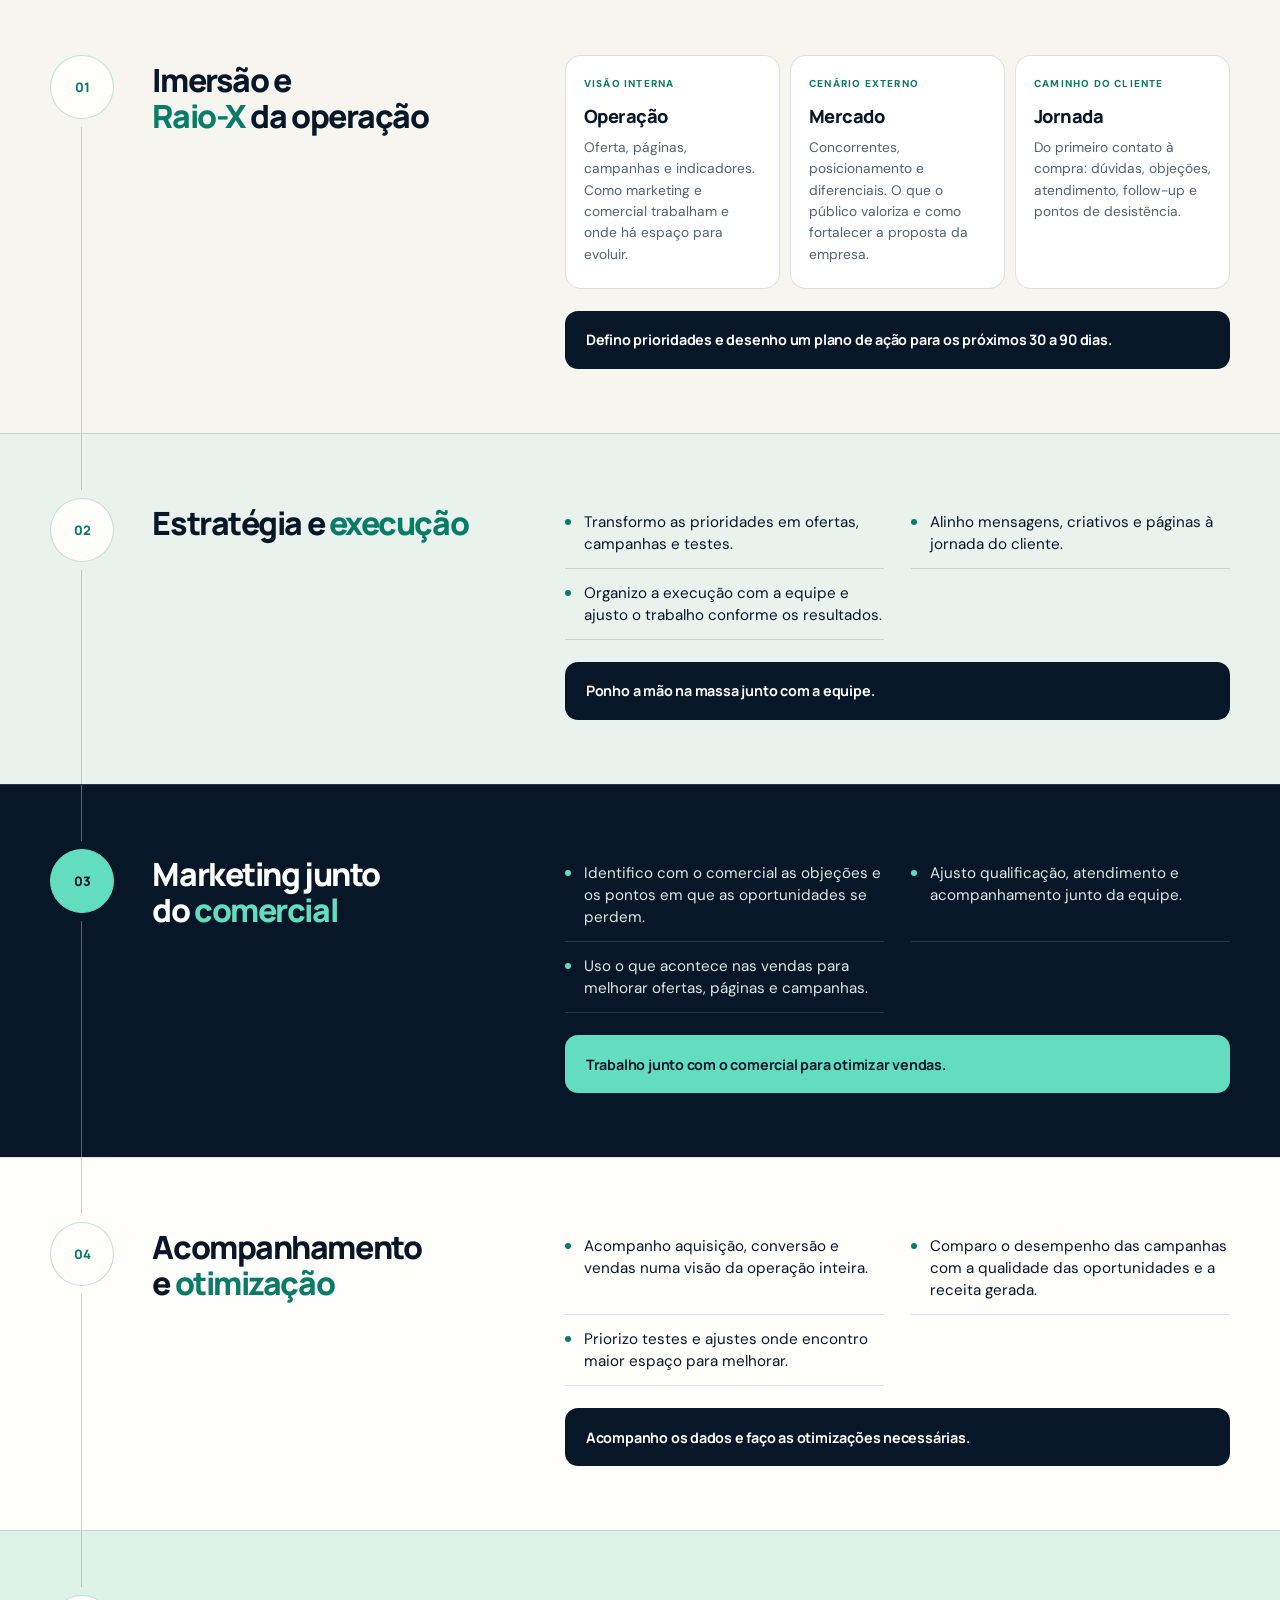
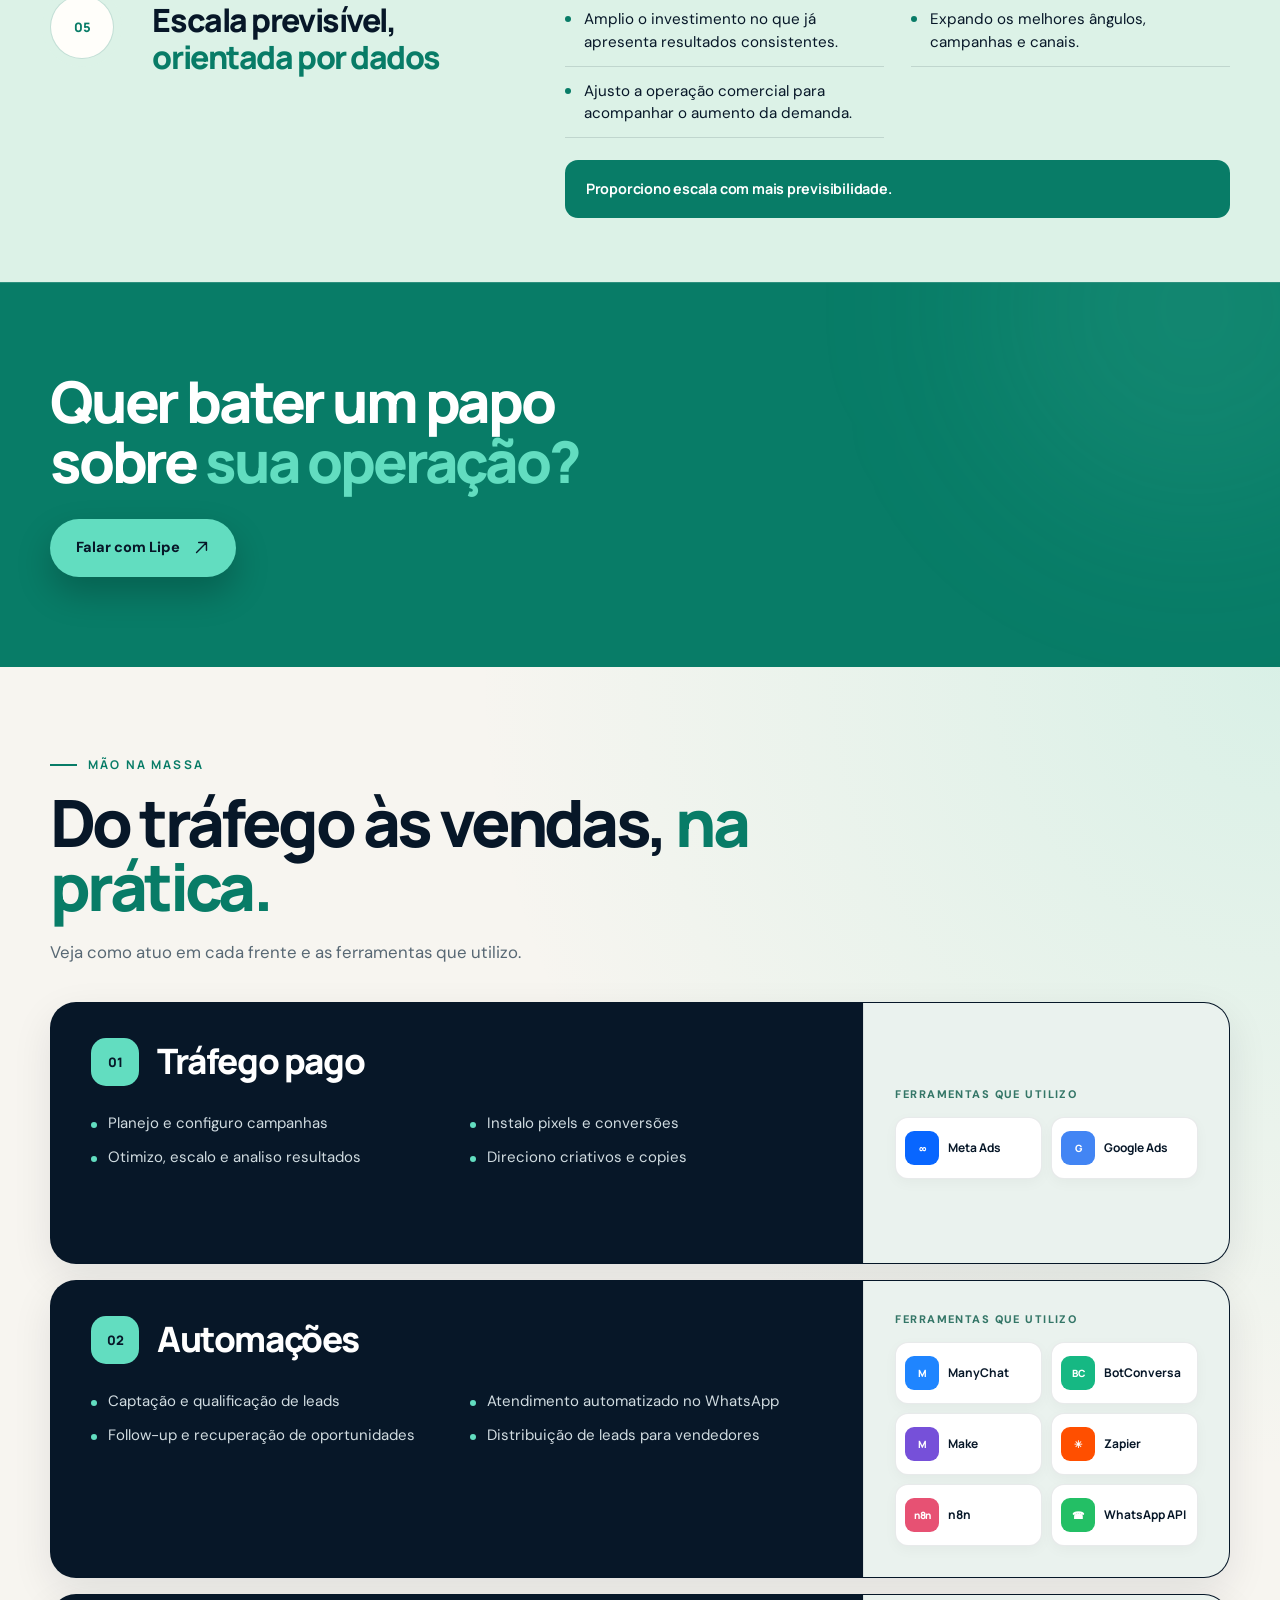
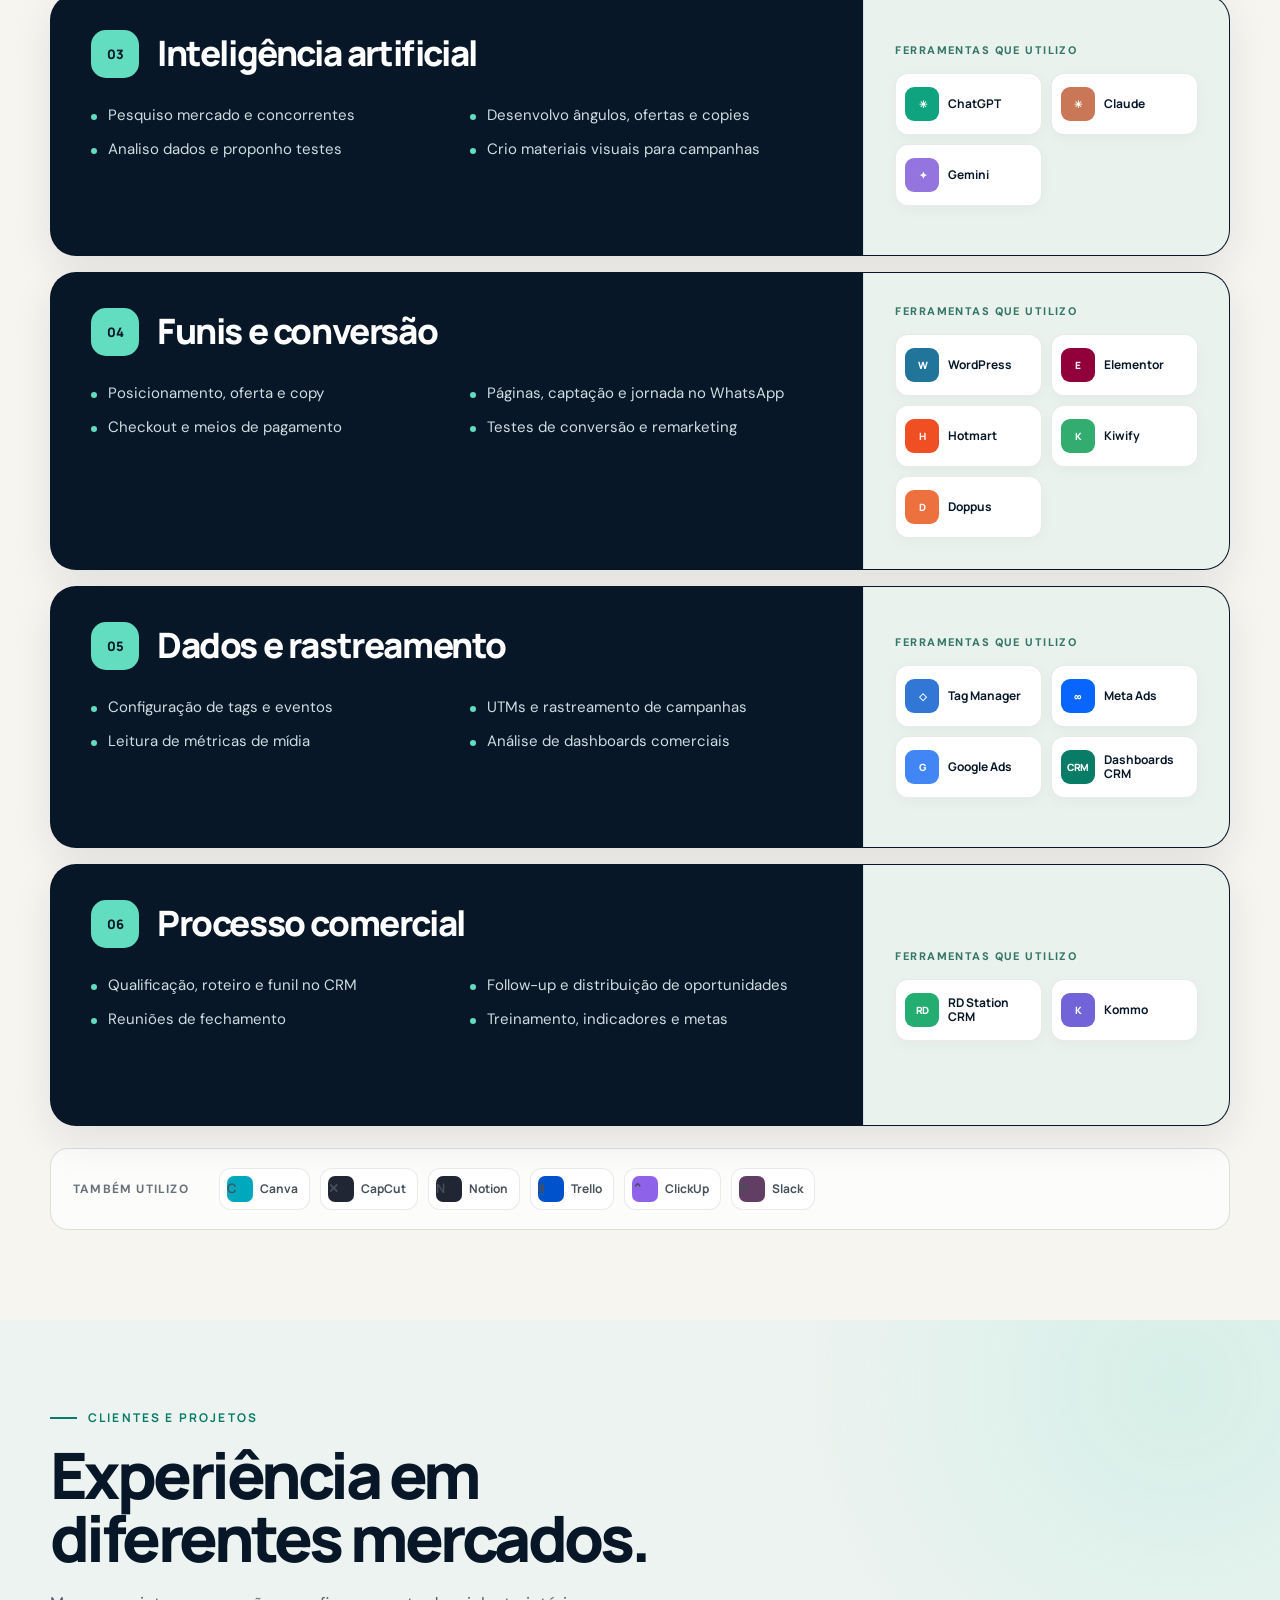
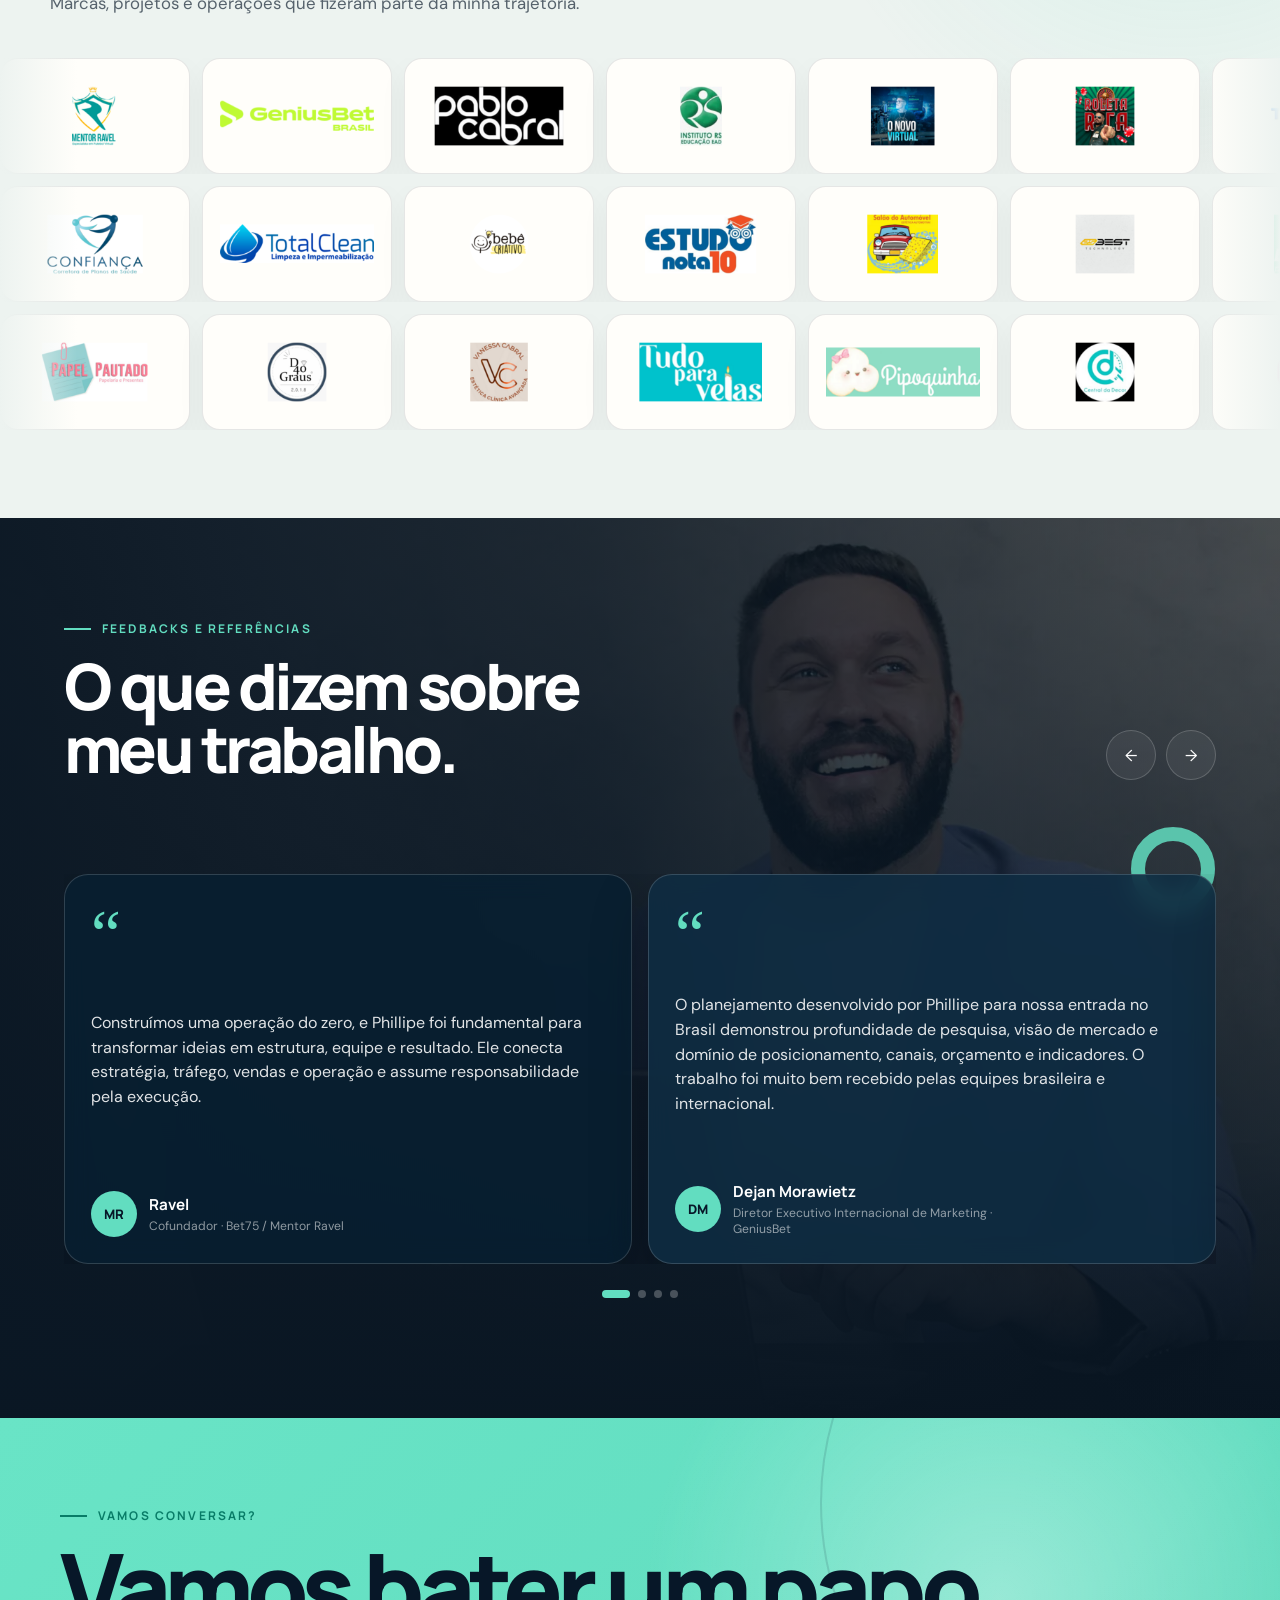
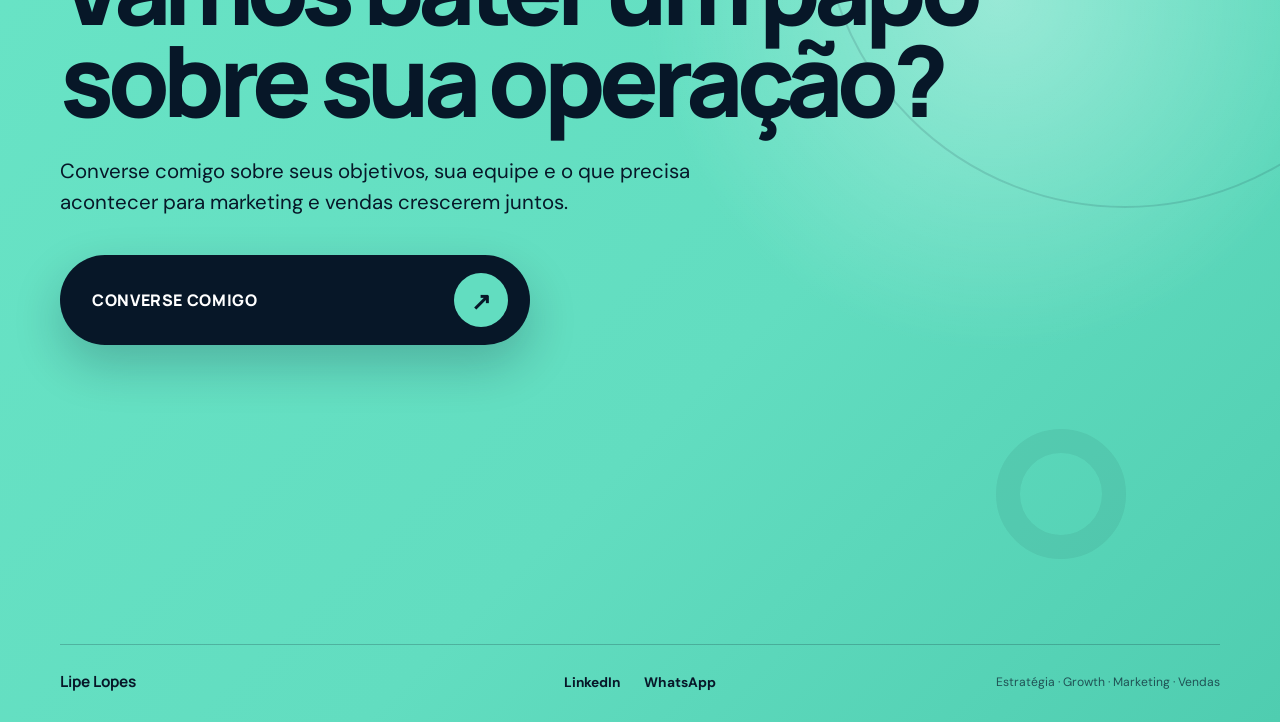
==== commit 4e958889: "Revisa narrativa, provas e chamadas do site profissional" ====
--- a/index.html
+++ b/index.html
@@ -15,7 +15,7 @@
   <link rel="preconnect" href="https://fonts.googleapis.com"><link rel="preconnect" href="https://fonts.gstatic.com" crossorigin>
   <link href="https://fonts.googleapis.com/css2?family=DM+Sans:wght@400;500;600;700&family=Manrope:wght@600;700;800&display=swap" rel="stylesheet">
   <link rel="preload" as="image" href="assets/images/lipe-hero-1600.webp" imagesrcset="assets/images/lipe-hero-900.webp 900w, assets/images/lipe-hero-1600.webp 1600w" imagesizes="100vw">
-  <link rel="stylesheet" href="site-final.css?v=cta-4de7d4a">
+  <link rel="stylesheet" href="site-final.css?v=revisao-20260930">
   <script type="application/ld+json">{"@context":"https://schema.org","@type":"Person","name":"Lipe Lopes","alternateName":"Phillipe Lopes","jobTitle":"Executivo de Crescimento e Negócios Digitais","address":{"@type":"PostalAddress","addressLocality":"Feira de Santana","addressRegion":"BA","addressCountry":"BR"},"sameAs":["https://www.linkedin.com/in/phillipe-lopes-21628856/"],"knowsAbout":["Growth","Tráfego pago","Aquisição de clientes","Vendas","Automação","Inteligência artificial"]}</script>
 </head>
 <body>
@@ -28,22 +28,27 @@
       <div class="lp-hero__content reveal">
         <p class="lp-hero__eyebrow">Aquisição <span></span> Conversão <span></span> Escala</p>
         <h1>Conectando Marketing e Vendas para um <em>Crescimento Previsível.</em></h1>
-        <p class="lp-hero__lead">Atuo do diagnóstico à execução, integrando tráfego pago, comercial, processos e equipe.</p>
+        <p class="lp-hero__lead">Entro na operação para conectar aquisição, vendas e equipe. Desenho as prioridades, lidero a execução e ponho a mão na massa para fazer o plano acontecer.</p>
         <div class="lp-hero__actions"><a class="lp-button lp-button--mint" href="https://wa.me/5575992454549?text=Ol%C3%A1%2C%20Lipe!%20Quero%20conversar%20sobre%20minha%20opera%C3%A7%C3%A3o." target="_blank" rel="noopener noreferrer" data-cta="hero">Falar com Lipe <svg class="lp-button__arrow" aria-hidden="true" viewBox="0 0 24 24" fill="none"><path d="M5 19 19 5M8 5h11v11" stroke="currentColor" stroke-width="2" stroke-linecap="round" stroke-linejoin="round"/></svg></a><a class="lp-button lp-button--glass" href="#gargalos">Ver como posso contribuir <span aria-hidden="true">↓</span></a></div>
       </div>
       <div class="lp-hero__rail reveal" aria-label="Resumo da trajetória profissional"><article><span>01</span><strong>Da execução<br> à liderança</strong></article><article><span>02</span><strong>Marketing, vendas<br> e produto</strong></article><article><span>03</span><strong>Experiência construída<br> na prática</strong></article></div>
     </section>
 
     <section class="lp-gargalos" id="gargalos" aria-labelledby="gargalos-title"><div class="lp-shell">
-      <header class="lp-gargalos__header reveal"><p class="lp-eyebrow">Faça as contas</p><h2 id="gargalos-title">Toque no problema com que <em>você se identifica.</em></h2><p class="lp-instruction"><span aria-hidden="true">↘</span> Escolha um dos problemas abaixo para ver como posso ajudar.</p></header>
-      <div class="lp-gargalos__grid" data-accordion>
-        <article class="lp-problem is-open reveal"><button type="button" aria-expanded="true" aria-controls="problema-1"><span class="lp-problem__number">01</span><strong>Meu tráfego não gera<br>oportunidades qualificadas</strong><span class="lp-problem__toggle" aria-hidden="true"></span></button><div class="lp-problem__content" id="problema-1"><p>Analiso campanhas, criativos, públicos e jornada para melhorar a qualidade das oportunidades geradas.</p></div></article>
-        <article class="lp-problem reveal"><button type="button" aria-expanded="false" aria-controls="problema-2"><span class="lp-problem__number">02</span><strong>As oportunidades chegam,<br>mas não viram vendas</strong><span class="lp-problem__toggle" aria-hidden="true"></span></button><div class="lp-problem__content" id="problema-2" hidden><p>Identifico falhas na qualificação, abordagem, acompanhamento e integração entre marketing e vendas.</p></div></article>
-        <article class="lp-problem reveal"><button type="button" aria-expanded="false" aria-controls="problema-3"><span class="lp-problem__number">03</span><strong>Tenho dados, mas não<br>sei o que corrigir</strong><span class="lp-problem__toggle" aria-hidden="true"></span></button><div class="lp-problem__content" id="problema-3" hidden><p>Transformo métricas de tráfego, vendas e operação em prioridades claras de ação.</p></div></article>
-        <article class="lp-problem reveal"><button type="button" aria-expanded="false" aria-controls="problema-4"><span class="lp-problem__number">04</span><strong>Quero lançar uma nova<br>oferta ou produto</strong><span class="lp-problem__toggle" aria-hidden="true"></span></button><div class="lp-problem__content" id="problema-4" hidden><p>Estruturo posicionamento, oferta, aquisição e processo comercial para validar a oportunidade.</p></div></article>
-        <article class="lp-problem reveal"><button type="button" aria-expanded="false" aria-controls="problema-5"><span class="lp-problem__number">05</span><strong>Minha operação não<br>acompanha o crescimento</strong><span class="lp-problem__toggle" aria-hidden="true"></span></button><div class="lp-problem__content" id="problema-5" hidden><p>Organizo prioridades, processos, equipe, ferramentas e indicadores para sustentar uma nova etapa de crescimento.</p></div></article>
-        <article class="lp-problem reveal"><button type="button" aria-expanded="false" aria-controls="problema-6"><span class="lp-problem__number">06</span><strong>Crescemos, mas<br>sem previsibilidade</strong><span class="lp-problem__toggle" aria-hidden="true"></span></button><div class="lp-problem__content" id="problema-6" hidden><p>Organizo indicadores, processos e rotinas para tornar o crescimento mais controlável e sustentável.</p></div></article>
+      <header class="lp-gargalos__header reveal"><p class="lp-eyebrow">Onde posso contribuir</p><h2 id="gargalos-title">Qual desses desafios sua empresa <em>enfrenta hoje?</em></h2></header>
+      <div class="lp-gargalos__grid">
+        <article class="lp-problem lp-problem--static reveal"><div class="lp-problem__heading"><span class="lp-problem__number">01</span><h3>Meu tráfego não gera oportunidades qualificadas</h3></div><p>Analiso campanhas, criativos, públicos e a jornada do cliente. Ajusto a aquisição para atrair oportunidades com mais potencial de compra.</p></article>
+        <article class="lp-problem lp-problem--static reveal"><div class="lp-problem__heading"><span class="lp-problem__number">02</span><h3>As oportunidades chegam, mas não viram vendas</h3></div><p>Examino qualificação, abordagem e acompanhamento junto do comercial para encontrar onde as conversas estão travando.</p></article>
+        <article class="lp-problem lp-problem--static reveal"><div class="lp-problem__heading"><span class="lp-problem__number">03</span><h3>Tenho dados, mas não sei o que corrigir</h3></div><p>Cruzo indicadores de campanhas, atendimento e vendas para definir o que testar e ajustar primeiro.</p></article>
+        <article class="lp-problem lp-problem--static reveal"><div class="lp-problem__heading"><span class="lp-problem__number">04</span><h3>Quero lançar uma nova oferta ou produto</h3></div><p>Estruturo posicionamento, oferta, canais de aquisição e processo comercial para testar a oportunidade.</p></article>
+        <article class="lp-problem lp-problem--static reveal"><div class="lp-problem__heading"><span class="lp-problem__number">05</span><h3>Minha operação não acompanha o crescimento</h3></div><p>Organizo prioridades, processos, equipe e indicadores para sustentar o aumento da demanda.</p></article>
+        <article class="lp-problem lp-problem--static reveal"><div class="lp-problem__heading"><span class="lp-problem__number">06</span><h3>Crescemos, mas sem previsibilidade</h3></div><p>Conecto dados, rotina de acompanhamento e decisões de investimento para escalar com mais controle.</p></article>
       </div>
+    </div></section>
+
+    <section class="lp-impact" id="resultados" aria-labelledby="resultados-title"><div class="lp-impact__glow" aria-hidden="true"></div><div class="lp-impact__inner">
+      <figure class="lp-impact__photo reveal"><picture><source media="(max-width:680px)" srcset="assets/images/lipe-resultados-harmonizada-600.webp"><img src="assets/images/lipe-resultados-harmonizada-1000.webp" alt="Lipe Lopes com placas de premiação por resultados alcançados" width="1000" height="1333" loading="lazy"></picture></figure>
+      <div class="lp-impact__content reveal"><header><p class="lp-eyebrow lp-eyebrow--mint">Experiência comprovada</p><h2 id="resultados-title">Capacidade construída <em>na prática.</em></h2></header><div class="lp-evidence-grid"><article class="lp-evidence lp-evidence--primary"><strong>+R$ 3 milhões</strong><p>de faturamento na BET75, operação que cofundei e liderei</p></article><article class="lp-evidence"><strong>+200 empresas</strong><p>analisadas e atendidas, com planos de ação desenhados para suas operações</p></article><article class="lp-evidence"><strong>+10 profissionais</strong><p>liderados ao longo de quatro anos na BET75</p></article><article class="lp-evidence"><strong>Brasil + exterior</strong><p>elaboração do plano de marketing para a entrada da GeniusBet no Brasil</p></article><article class="lp-evidence lp-evidence--wide"><strong>Vendas reconhecidas</strong><p>Reconhecimentos em diferentes plataformas pelo trabalho como afiliado e placas de faturamento da Braip, Doppus e outras.</p></article></div></div>
     </div></section>
 
     <section class="lp-method" id="processo" aria-labelledby="processo-title">
@@ -62,7 +67,7 @@
                 <div class="lp-method__area"><small>Cenário externo</small><h4>Mercado</h4><p>Concorrentes, posicionamento e diferenciais. O que o público valoriza e como fortalecer a proposta da empresa.</p></div>
                 <div class="lp-method__area"><small>Caminho do cliente</small><h4>Jornada</h4><p>Do primeiro contato à compra: dúvidas, objeções, atendimento, follow-up e pontos de desistência.</p></div>
               </div>
-              <div class="lp-method__highlight"><strong>Defino prioridades e desenho um plano de ação</strong><span>30 a 90 dias</span></div>
+              <div class="lp-method__highlight"><strong>Defino prioridades e desenho um plano de ação para os próximos 30 a 90 dias.</strong></div>
             </div>
           </div>
         </article>
@@ -71,7 +76,7 @@
             <div class="lp-method__marker" aria-hidden="true"><span>02</span></div>
             <h3>Estratégia e <em>execução</em></h3>
             <div class="lp-method__body">
-              <ul class="lp-method__points"><li>Crio e ajusto ofertas.</li><li>Escrevo copies para anúncios e páginas.</li><li>Crio e edito criativos.</li><li>Desenvolvo landing pages e quizzes.</li><li>Crio, gerencio e otimizo campanhas de tráfego pago.</li></ul>
+              <ul class="lp-method__points"><li>Transformo as prioridades em ofertas, campanhas e testes.</li><li>Alinho mensagens, criativos e páginas à jornada do cliente.</li><li>Organizo a execução com a equipe e ajusto o trabalho conforme os resultados.</li></ul>
               <div class="lp-method__highlight"><strong>Ponho a mão na massa junto com a equipe.</strong></div>
             </div>
           </div>
@@ -81,7 +86,7 @@
             <div class="lp-method__marker" aria-hidden="true"><span>03</span></div>
             <h3>Marketing junto do <em>comercial</em></h3>
             <div class="lp-method__body">
-              <ul class="lp-method__points"><li>Acompanho dúvidas e objeções no atendimento.</li><li>Organizo funil, qualificação e follow-up.</li><li>Ajusto processos e reuniões com a equipe.</li><li>Uso o que acontece nas vendas para melhorar ofertas, copies e campanhas.</li></ul>
+              <ul class="lp-method__points"><li>Identifico com o comercial as objeções e os pontos em que as oportunidades se perdem.</li><li>Ajusto qualificação, atendimento e acompanhamento junto da equipe.</li><li>Uso o que acontece nas vendas para melhorar ofertas, páginas e campanhas.</li></ul>
               <div class="lp-method__highlight"><strong>Trabalho junto com o comercial para otimizar vendas.</strong></div>
             </div>
           </div>
@@ -91,7 +96,7 @@
             <div class="lp-method__marker" aria-hidden="true"><span>04</span></div>
             <h3>Acompanhamento e <em>otimização</em></h3>
             <div class="lp-method__body">
-              <ul class="lp-method__points"><li>Acompanho dados de campanhas, páginas e vendas.</li><li>Analiso custos, conversões, faturamento e retorno.</li><li>Identifico gargalos, faço novos testes e ajusto o que for necessário.</li></ul>
+              <ul class="lp-method__points"><li>Acompanho aquisição, conversão e vendas numa visão da operação inteira.</li><li>Comparo o desempenho das campanhas com a qualidade das oportunidades e a receita gerada.</li><li>Priorizo testes e ajustes onde encontro maior espaço para melhorar.</li></ul>
               <div class="lp-method__highlight"><strong>Acompanho os dados e faço as otimizações necessárias.</strong></div>
             </div>
           </div>
@@ -101,7 +106,7 @@
             <div class="lp-method__marker" aria-hidden="true"><span>05</span></div>
             <h3>Escala previsível, <em>orientada por dados</em></h3>
             <div class="lp-method__body">
-              <ul class="lp-method__points"><li>Amplio o investimento no que já demonstrou resultado.</li><li>Expando os melhores ângulos, campanhas e canais.</li><li>Ajusto a operação comercial para acompanhar a demanda.</li><li>Uso os resultados de cada ciclo para ganhar mais previsibilidade ao escalar.</li></ul>
+              <ul class="lp-method__points"><li>Amplio o investimento no que já apresenta resultados consistentes.</li><li>Expando os melhores ângulos, campanhas e canais.</li><li>Ajusto a operação comercial para acompanhar o aumento da demanda.</li></ul>
               <div class="lp-method__highlight"><strong>Proporciono escala com mais previsibilidade.</strong></div>
             </div>
           </div>
@@ -114,13 +119,8 @@
       <a class="lp-button lp-button--mint" href="https://wa.me/5575992454549?text=Ol%C3%A1%2C%20Lipe!%20Quero%20conversar%20sobre%20minha%20opera%C3%A7%C3%A3o." target="_blank" rel="noopener noreferrer" data-cta="metodologia">Falar com Lipe <svg class="lp-button__arrow" aria-hidden="true" viewBox="0 0 24 24" fill="none"><path d="M5 19 19 5M8 5h11v11" stroke="currentColor" stroke-width="2" stroke-linecap="round" stroke-linejoin="round"/></svg></a>
     </div></section>
 
-    <section class="lp-impact" id="resultados" aria-labelledby="resultados-title"><div class="lp-impact__glow" aria-hidden="true"></div><div class="lp-impact__inner">
-      <figure class="lp-impact__photo reveal"><picture><source media="(max-width:680px)" srcset="assets/images/lipe-resultados-harmonizada-600.webp"><img src="assets/images/lipe-resultados-harmonizada-1000.webp" alt="Lipe Lopes com placas de premiação por resultados alcançados" width="1000" height="1333" loading="lazy"></picture></figure>
-      <div class="lp-impact__content reveal"><header><p class="lp-eyebrow lp-eyebrow--mint">Experiência comprovada</p><h2 id="resultados-title">Capacidade construída <em>na prática.</em></h2></header><div class="lp-evidence-grid"><article class="lp-evidence lp-evidence--primary"><strong>+R$ 3 milhões</strong><p>de faturamento gerado em diferentes produtos</p></article><article class="lp-evidence"><strong>+200 empresas</strong><p>diagnosticadas em diferentes segmentos</p></article><article class="lp-evidence"><strong>+10 profissionais</strong><p>liderados em equipe multidisciplinar</p></article><article class="lp-evidence"><strong>Brasil + exterior</strong><p>plano aprovado por equipes executivas nacionais e internacionais</p></article><article class="lp-evidence lp-evidence--wide"><strong>Performance reconhecida</strong><p>destaque em diferentes empresas e plataformas</p></article></div></div>
-    </div></section>
-
     <section class="lp-practice" id="pratica" aria-labelledby="pratica-title"><div class="lp-shell">
-      <header class="lp-practice__header reveal"><p class="lp-eyebrow">Mão na massa</p><h2 id="pratica-title">No <em>dia a dia.</em></h2><p class="lp-practice__intro">Da aquisição ao processo comercial, veja como atuo em cada frente.</p></header>
+      <header class="lp-practice__header reveal"><p class="lp-eyebrow">Mão na massa</p><h2 id="pratica-title">Do tráfego às vendas, <em>na prática.</em></h2><p class="lp-practice__intro">Veja como atuo em cada frente e as ferramentas que utilizo.</p></header>
       <div class="lp-practice-list"><article class="lp-practice-card reveal" aria-labelledby="practice-01">
         <div class="lp-practice-card__copy"><div class="lp-practice-card__heading"><span class="lp-practice-card__number">01</span><h3 id="practice-01">Tráfego pago</h3></div><ul><li>Planejo e configuro campanhas</li><li>Instalo pixels e conversões</li><li>Otimizo, escalo e analiso resultados</li><li>Direciono criativos e copies</li></ul></div>
         <div class="lp-practice-card__tools"><p>Ferramentas que utilizo</p><div class="lp-tool-grid"><span class="lp-tool"><span class="lp-brand-icon" style="--logo-color:#0866ff" aria-hidden="true"><span class="lp-brand-icon__fallback">∞</span><img src="https://www.google.com/s2/favicons?domain=facebook.com&amp;sz=64" alt="" loading="lazy" onerror="this.remove()"></span><b>Meta Ads</b></span><span class="lp-tool"><span class="lp-brand-icon" style="--logo-color:#4285f4" aria-hidden="true"><span class="lp-brand-icon__fallback">G</span><img src="https://www.google.com/s2/favicons?domain=ads.google.com&amp;sz=64" alt="" loading="lazy" onerror="this.remove()"></span><b>Google Ads</b></span></div></div>
@@ -128,7 +128,7 @@
         <div class="lp-practice-card__copy"><div class="lp-practice-card__heading"><span class="lp-practice-card__number">02</span><h3 id="practice-02">Automações</h3></div><ul><li>Captação e qualificação de leads</li><li>Atendimento automatizado no WhatsApp</li><li>Follow-up e recuperação de oportunidades</li><li>Distribuição de leads para vendedores</li></ul></div>
         <div class="lp-practice-card__tools"><p>Ferramentas que utilizo</p><div class="lp-tool-grid"><span class="lp-tool"><span class="lp-brand-icon" style="--logo-color:#1f85ff" aria-hidden="true"><span class="lp-brand-icon__fallback">M</span><img src="https://www.google.com/s2/favicons?domain=manychat.com&amp;sz=64" alt="" loading="lazy" onerror="this.remove()"></span><b>ManyChat</b></span><span class="lp-tool"><span class="lp-brand-icon" style="--logo-color:#16b883" aria-hidden="true"><span class="lp-brand-icon__fallback">BC</span><img src="https://www.google.com/s2/favicons?domain=botconversa.com.br&amp;sz=64" alt="" loading="lazy" onerror="this.remove()"></span><b>BotConversa</b></span><span class="lp-tool"><span class="lp-brand-icon" style="--logo-color:#7650d9" aria-hidden="true"><span class="lp-brand-icon__fallback">M</span><img src="https://www.google.com/s2/favicons?domain=make.com&amp;sz=64" alt="" loading="lazy" onerror="this.remove()"></span><b>Make</b></span><span class="lp-tool"><span class="lp-brand-icon" style="--logo-color:#ff4f00" aria-hidden="true"><span class="lp-brand-icon__fallback">✳</span><img src="https://www.google.com/s2/favicons?domain=zapier.com&amp;sz=64" alt="" loading="lazy" onerror="this.remove()"></span><b>Zapier</b></span><span class="lp-tool"><span class="lp-brand-icon" style="--logo-color:#e75173" aria-hidden="true"><span class="lp-brand-icon__fallback">n8n</span><img src="https://www.google.com/s2/favicons?domain=n8n.io&amp;sz=64" alt="" loading="lazy" onerror="this.remove()"></span><b>n8n</b></span><span class="lp-tool"><span class="lp-brand-icon" style="--logo-color:#23bf65" aria-hidden="true"><span class="lp-brand-icon__fallback">☎</span><img src="https://www.google.com/s2/favicons?domain=whatsapp.com&amp;sz=64" alt="" loading="lazy" onerror="this.remove()"></span><b>WhatsApp API</b></span></div></div>
       </article><article class="lp-practice-card reveal" aria-labelledby="practice-03">
-        <div class="lp-practice-card__copy"><div class="lp-practice-card__heading"><span class="lp-practice-card__number">03</span><h3 id="practice-03">Inteligência artificial</h3></div><ul><li>Pesquisa e diagnóstico</li><li>Planejamento estratégico</li><li>Criação de textos e copies</li><li>Análise de dados</li><li>Criação de imagens e vídeos</li></ul></div>
+        <div class="lp-practice-card__copy"><div class="lp-practice-card__heading"><span class="lp-practice-card__number">03</span><h3 id="practice-03">Inteligência artificial</h3></div><ul><li>Pesquiso mercado e concorrentes</li><li>Desenvolvo ângulos, ofertas e copies</li><li>Analiso dados e proponho testes</li><li>Crio materiais visuais para campanhas</li></ul></div>
         <div class="lp-practice-card__tools"><p>Ferramentas que utilizo</p><div class="lp-tool-grid"><span class="lp-tool"><span class="lp-brand-icon" style="--logo-color:#10a37f" aria-hidden="true"><span class="lp-brand-icon__fallback">✳</span><img src="https://www.google.com/s2/favicons?domain=openai.com&amp;sz=64" alt="" loading="lazy" onerror="this.remove()"></span><b>ChatGPT</b></span><span class="lp-tool"><span class="lp-brand-icon" style="--logo-color:#ca7757" aria-hidden="true"><span class="lp-brand-icon__fallback">✳</span><img src="https://www.google.com/s2/favicons?domain=claude.ai&amp;sz=64" alt="" loading="lazy" onerror="this.remove()"></span><b>Claude</b></span><span class="lp-tool"><span class="lp-brand-icon" style="--logo-color:#9474df" aria-hidden="true"><span class="lp-brand-icon__fallback">✦</span><img src="https://www.google.com/s2/favicons?domain=gemini.google.com&amp;sz=64" alt="" loading="lazy" onerror="this.remove()"></span><b>Gemini</b></span></div></div>
       </article><article class="lp-practice-card reveal" aria-labelledby="practice-04">
         <div class="lp-practice-card__copy"><div class="lp-practice-card__heading"><span class="lp-practice-card__number">04</span><h3 id="practice-04">Funis e conversão</h3></div><ul><li>Posicionamento, oferta e copy</li><li>Páginas, captação e jornada no WhatsApp</li><li>Checkout e meios de pagamento</li><li>Testes de conversão e remarketing</li></ul></div>
@@ -152,15 +152,15 @@
     <section class="lp-testimonials" id="referencias" aria-labelledby="referencias-title"><div class="lp-testimonials__background" aria-hidden="true"></div><div class="lp-shell lp-testimonials__shell">
       <header class="lp-testimonials__header reveal"><div><p class="lp-eyebrow lp-eyebrow--mint">Feedbacks e referências</p><h2 id="referencias-title">O que dizem sobre meu trabalho.</h2></div><div class="lp-carousel-controls" aria-label="Navegação dos depoimentos"><button class="lp-carousel-prev" aria-label="Depoimento anterior">←</button><button class="lp-carousel-next" aria-label="Próximo depoimento">→</button></div></header>
       <div class="lp-testimonials__layout"><div class="lp-carousel" aria-live="polite"><div class="lp-testimonial-track">
+        <article class="lp-testimonial"><span class="lp-quote" aria-hidden="true">“</span><blockquote>Construímos uma operação do zero, e Phillipe foi fundamental para transformar ideias em estrutura, equipe e resultado. Ele conecta estratégia, tráfego, vendas e operação e assume responsabilidade pela execução.</blockquote><footer><span class="lp-avatar">MR</span><span><strong>Ravel</strong><small>Cofundador · Bet75 / Mentor Ravel</small></span></footer></article>
+        <article class="lp-testimonial"><span class="lp-quote" aria-hidden="true">“</span><blockquote>O planejamento desenvolvido por Phillipe para nossa entrada no Brasil demonstrou profundidade de pesquisa, visão de mercado e domínio de posicionamento, canais, orçamento e indicadores. O trabalho foi muito bem recebido pelas equipes brasileira e internacional.</blockquote><footer><span class="lp-avatar">DM</span><span><strong>Dejan Morawietz</strong><small>Diretor Executivo Internacional de Marketing · GeniusBet</small></span></footer></article>
+        <article class="lp-testimonial"><span class="lp-quote" aria-hidden="true">“</span><blockquote>Phillipe consegue ir além da operação de campanhas. Une domínio de tráfego pago, visão estratégica e capacidade de compreender rapidamente diferentes negócios, transformando dados em decisões práticas.</blockquote><footer><span class="lp-avatar">PC</span><span><strong>Pablo Cabral</strong><small>Owner · Agência Pablo Cabral</small></span></footer></article>
         <article class="lp-testimonial"><span class="lp-quote" aria-hidden="true">“</span><blockquote>Acompanhei o início da trajetória do Phillipe no marketing digital e sua evolução de perto. Sempre demonstrou lealdade, versatilidade e qualidade na execução, assumindo diferentes responsabilidades e se destacando especialmente no tráfego pago.</blockquote><footer><span class="lp-avatar">DV</span><span><strong>Dan Valle</strong><small>CEO · Agência D’mart / Instituto RS</small></span></footer></article>
         <article class="lp-testimonial"><span class="lp-quote" aria-hidden="true">“</span><blockquote>Phillipe tem facilidade para compreender negócios de diferentes segmentos, identificar gargalos e transformar diagnósticos em planos de ação. Nas reuniões, combina visão estratégica, comunicação clara e forte capacidade comercial.</blockquote><footer><span class="lp-avatar">GB</span><span><strong>Gabriel Breier</strong><small>CEO · Empresa Independente</small></span></footer></article>
-        <article class="lp-testimonial"><span class="lp-quote" aria-hidden="true">“</span><blockquote>Phillipe consegue ir além da operação de campanhas. Une domínio de tráfego pago, visão estratégica e capacidade de compreender rapidamente diferentes negócios, transformando dados em decisões práticas.</blockquote><footer><span class="lp-avatar">PC</span><span><strong>Pablo Cabral</strong><small>Owner · Agência Pablo Cabral</small></span></footer></article>
-        <article class="lp-testimonial"><span class="lp-quote" aria-hidden="true">“</span><blockquote>O planejamento desenvolvido por Phillipe para nossa entrada no Brasil demonstrou profundidade de pesquisa, visão de mercado e domínio de posicionamento, canais, orçamento e indicadores. O trabalho foi muito bem recebido pelas equipes brasileira e internacional.</blockquote><footer><span class="lp-avatar">DM</span><span><strong>Dejan Morawietz</strong><small>Diretor Executivo Internacional de Marketing · GeniusBet</small></span></footer></article>
-        <article class="lp-testimonial"><span class="lp-quote" aria-hidden="true">“</span><blockquote>Construímos uma operação do zero, e Phillipe foi fundamental para transformar ideias em estrutura, equipe e resultado. Ele conecta estratégia, tráfego, vendas e operação e assume responsabilidade pela execução.</blockquote><footer><span class="lp-avatar">MR</span><span><strong>Ravel</strong><small>Cofundador · Bet75 / Mentor Ravel</small></span></footer></article>
       </div></div><div class="lp-carousel-dots" aria-label="Escolher grupo de depoimentos"></div></div>
     </div></section>
 
-    <section class="lp-final" id="contato" aria-labelledby="contato-title"><span class="lp-orbit lp-orbit--one" aria-hidden="true"></span><span class="lp-orbit lp-orbit--two" aria-hidden="true"></span><div class="lp-final__shell"><div class="lp-final__content reveal"><p class="lp-eyebrow">Vamos conversar?</p><h2 id="contato-title">O próximo feedback pode ser o seu.</h2><p>Toda oportunidade que chega e não avança representa uma receita que poderia ter entrado.</p><a class="lp-final__button" href="https://wa.me/5575992454549?text=Ol%C3%A1%2C%20Lipe!%20Quero%20conversar%20sobre%20minha%20opera%C3%A7%C3%A3o." target="_blank" rel="noopener noreferrer" data-cta="final"><span>CONVERSAR COMIGO</span><span aria-hidden="true">↗</span></a></div><footer class="lp-final__footer"><strong>Lipe Lopes</strong><nav aria-label="Links finais"><a href="https://www.linkedin.com/in/phillipe-lopes-21628856/" target="_blank" rel="noopener noreferrer">LinkedIn</a><a href="https://wa.me/5575992454549?text=Ol%C3%A1%2C%20Lipe!%20Quero%20conversar%20sobre%20minha%20opera%C3%A7%C3%A3o." target="_blank" rel="noopener noreferrer" data-cta="footer">WhatsApp</a></nav><small>Estratégia · Growth · Marketing · Vendas</small></footer></div></section>
+    <section class="lp-final" id="contato" aria-labelledby="contato-title"><span class="lp-orbit lp-orbit--one" aria-hidden="true"></span><span class="lp-orbit lp-orbit--two" aria-hidden="true"></span><div class="lp-final__shell"><div class="lp-final__content reveal"><p class="lp-eyebrow">Vamos conversar?</p><h2 id="contato-title">Vamos bater um papo sobre sua operação?</h2><p>Converse comigo sobre seus objetivos, sua equipe e o que precisa acontecer para marketing e vendas crescerem juntos.</p><a class="lp-final__button" href="https://wa.me/5575992454549?text=Ol%C3%A1%2C%20Lipe!%20Quero%20conversar%20sobre%20minha%20opera%C3%A7%C3%A3o." target="_blank" rel="noopener noreferrer" data-cta="final"><span>CONVERSE COMIGO</span><span aria-hidden="true">↗</span></a></div><footer class="lp-final__footer"><strong>Lipe Lopes</strong><nav aria-label="Links finais"><a href="https://www.linkedin.com/in/phillipe-lopes-21628856/" target="_blank" rel="noopener noreferrer">LinkedIn</a><a href="https://wa.me/5575992454549?text=Ol%C3%A1%2C%20Lipe!%20Quero%20conversar%20sobre%20minha%20opera%C3%A7%C3%A3o." target="_blank" rel="noopener noreferrer" data-cta="footer">WhatsApp</a></nav><small>Estratégia · Growth · Marketing · Vendas</small></footer></div></section>
   </main>
   <script src="site-final.js"></script>
 </body>
--- a/site-final.css
+++ b/site-final.css
@@ -118,3 +118,14 @@
 @media(max-width:850px){.lp-practice-card{grid-template-columns:minmax(0,1fr) minmax(240px,.48fr)}.lp-practice-card__copy{padding:28px}.lp-practice-card__tools{padding:24px}.lp-practice-card ul{grid-template-columns:1fr}}
 @media(max-width:720px){.lp-practice__header{margin-bottom:26px}.lp-practice__intro{font-size:15px;margin-top:15px}.lp-practice-list{gap:13px}.lp-practice-card{grid-template-columns:1fr;border-radius:21px}.lp-practice-card__copy{padding:24px 22px 23px}.lp-practice-card__heading{gap:12px;margin-bottom:20px}.lp-practice-card__number{width:40px;height:40px;border-radius:12px}.lp-practice-card h3{font-size:clamp(23px,6vw,28px)}.lp-practice-card li{font-size:14px}.lp-practice-card__tools{padding:21px 22px 24px;border-left:0;border-top:1px solid rgba(7,23,40,.07)}.lp-practice-card .lp-tool{min-height:59px}.lp-practice .lp-more-tools{display:block;padding:17px}.lp-practice .lp-more-tools>p{margin-bottom:12px}.lp-practice .lp-more-tools>div{flex-wrap:wrap;overflow:visible}}
 @media(max-width:380px){.lp-practice-card .lp-tool-grid{grid-template-columns:repeat(2,minmax(0,1fr))}.lp-practice-card .lp-tool{padding:7px;gap:6px}.lp-practice-card .lp-tool b{font-size:11px}.lp-brand-icon{width:30px;height:30px}}
+
+/* Desafios apresentados sem interação: problema e resposta visíveis juntos */
+.lp-gargalos__header{display:block;margin-bottom:clamp(38px,5vw,56px)}
+.lp-gargalos h2{max-width:1050px}
+.lp-problem--static{min-height:225px;padding:29px 30px 32px;background:rgba(255,255,255,.78);border:1px solid var(--line);border-radius:22px;box-shadow:0 12px 32px rgba(7,23,40,.035)}
+.lp-problem--static:hover{border-color:rgba(8,124,103,.3);box-shadow:0 18px 44px rgba(7,23,40,.07)}
+.lp-problem--static .lp-problem__heading{display:flex;align-items:flex-start;gap:18px}
+.lp-problem--static .lp-problem__number{flex:none}
+.lp-problem--static h3{max-width:390px;margin:2px 0 0;font:700 clamp(1.12rem,1.8vw,1.48rem)/1.15 "Manrope",sans-serif;letter-spacing:-.035em}
+.lp-problem--static p{max-width:450px;margin:20px 0 0 58px;color:#51616a;font-size:.95rem;line-height:1.58}
+@media(max-width:720px){.lp-problem--static{min-height:auto;padding:22px 20px 24px;border-radius:18px}.lp-problem--static .lp-problem__heading{gap:12px}.lp-problem--static h3{font-size:1.07rem}.lp-problem--static p{margin:17px 0 0 46px;font-size:.9rem}.lp-practice h2{max-width:560px}}
